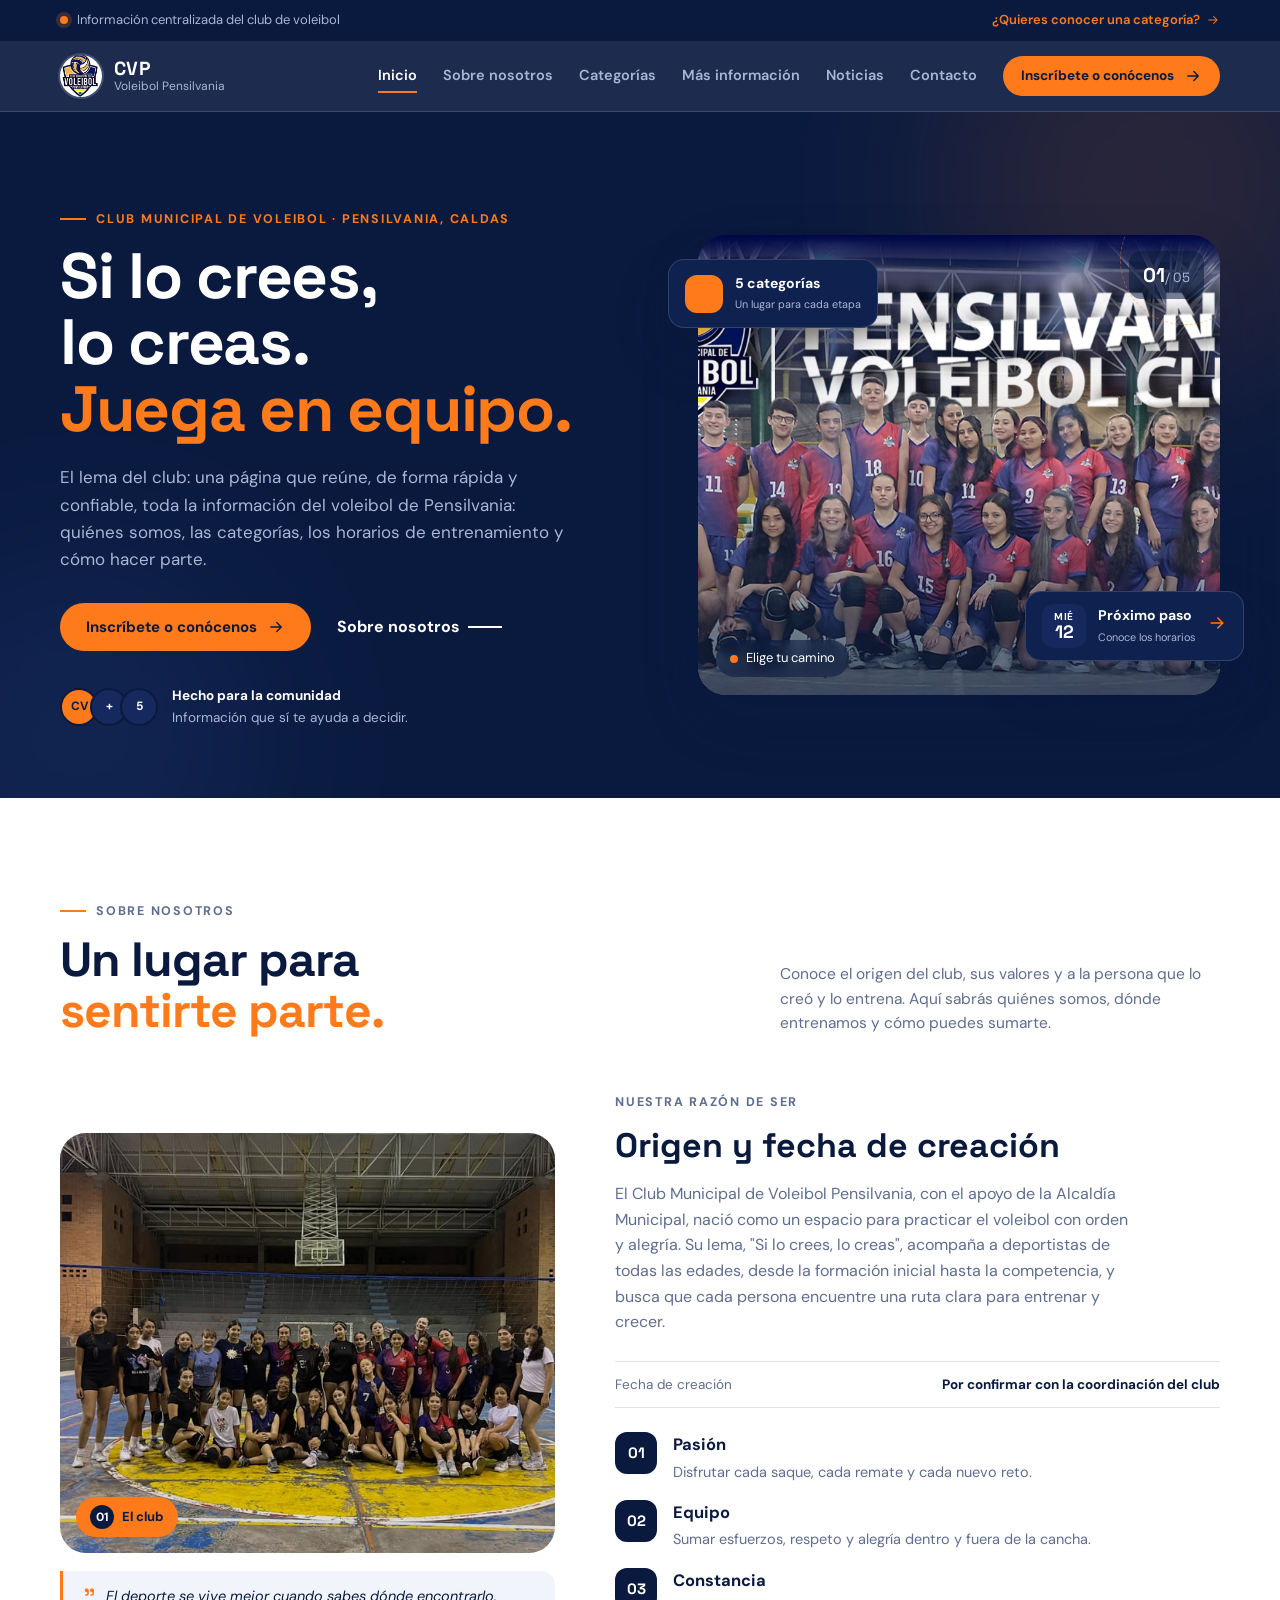
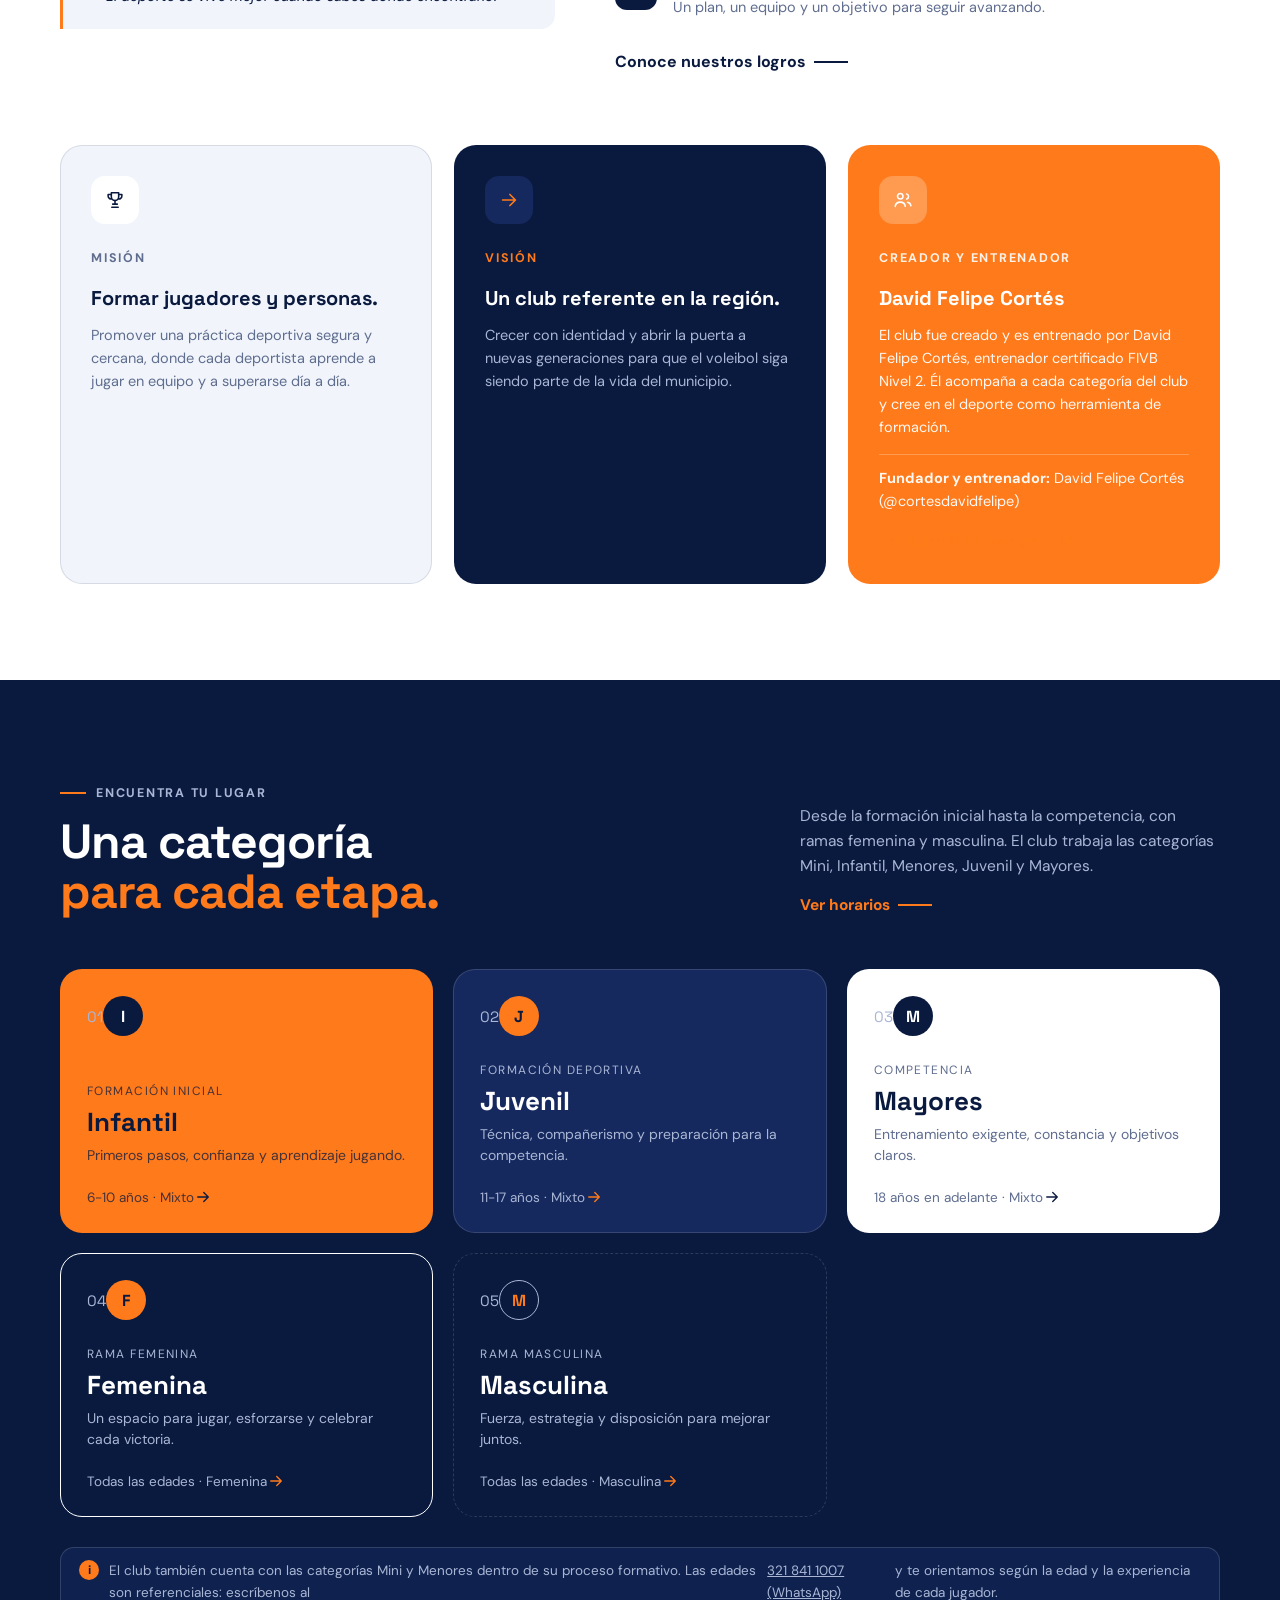
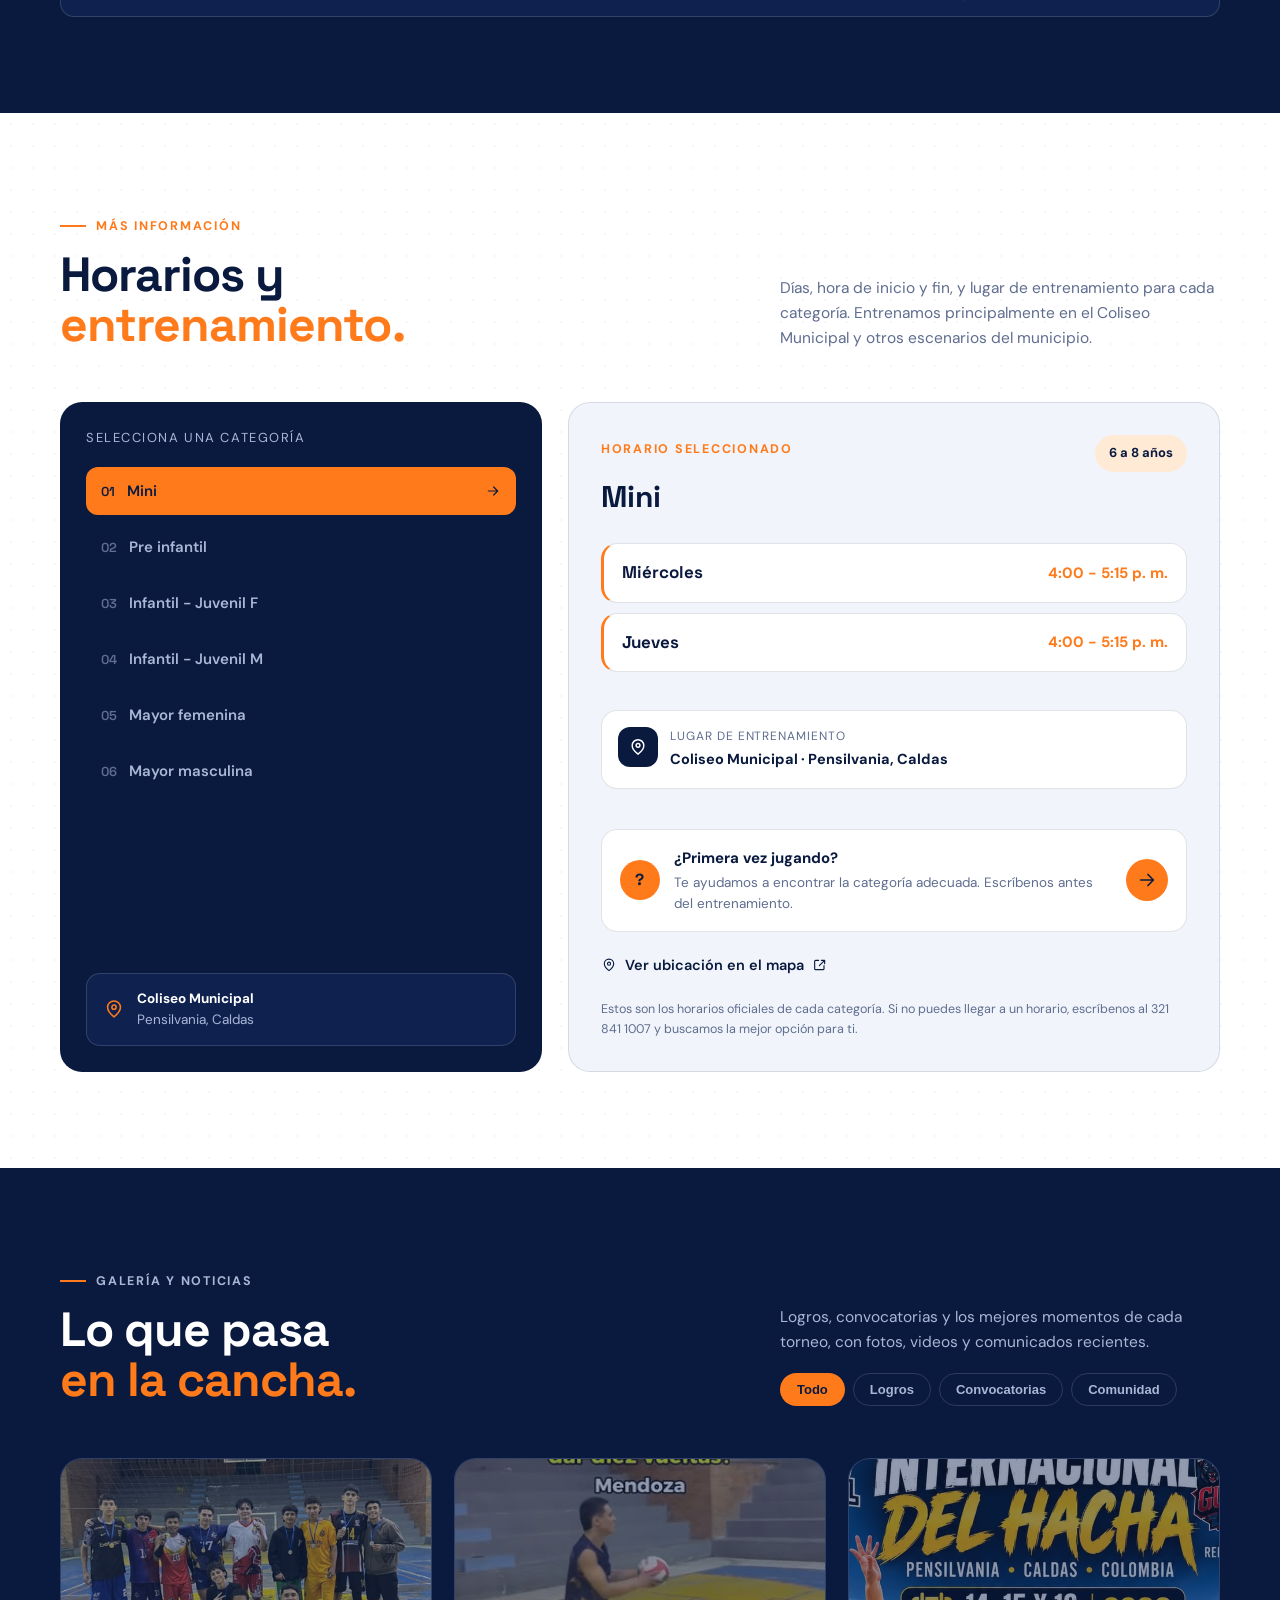
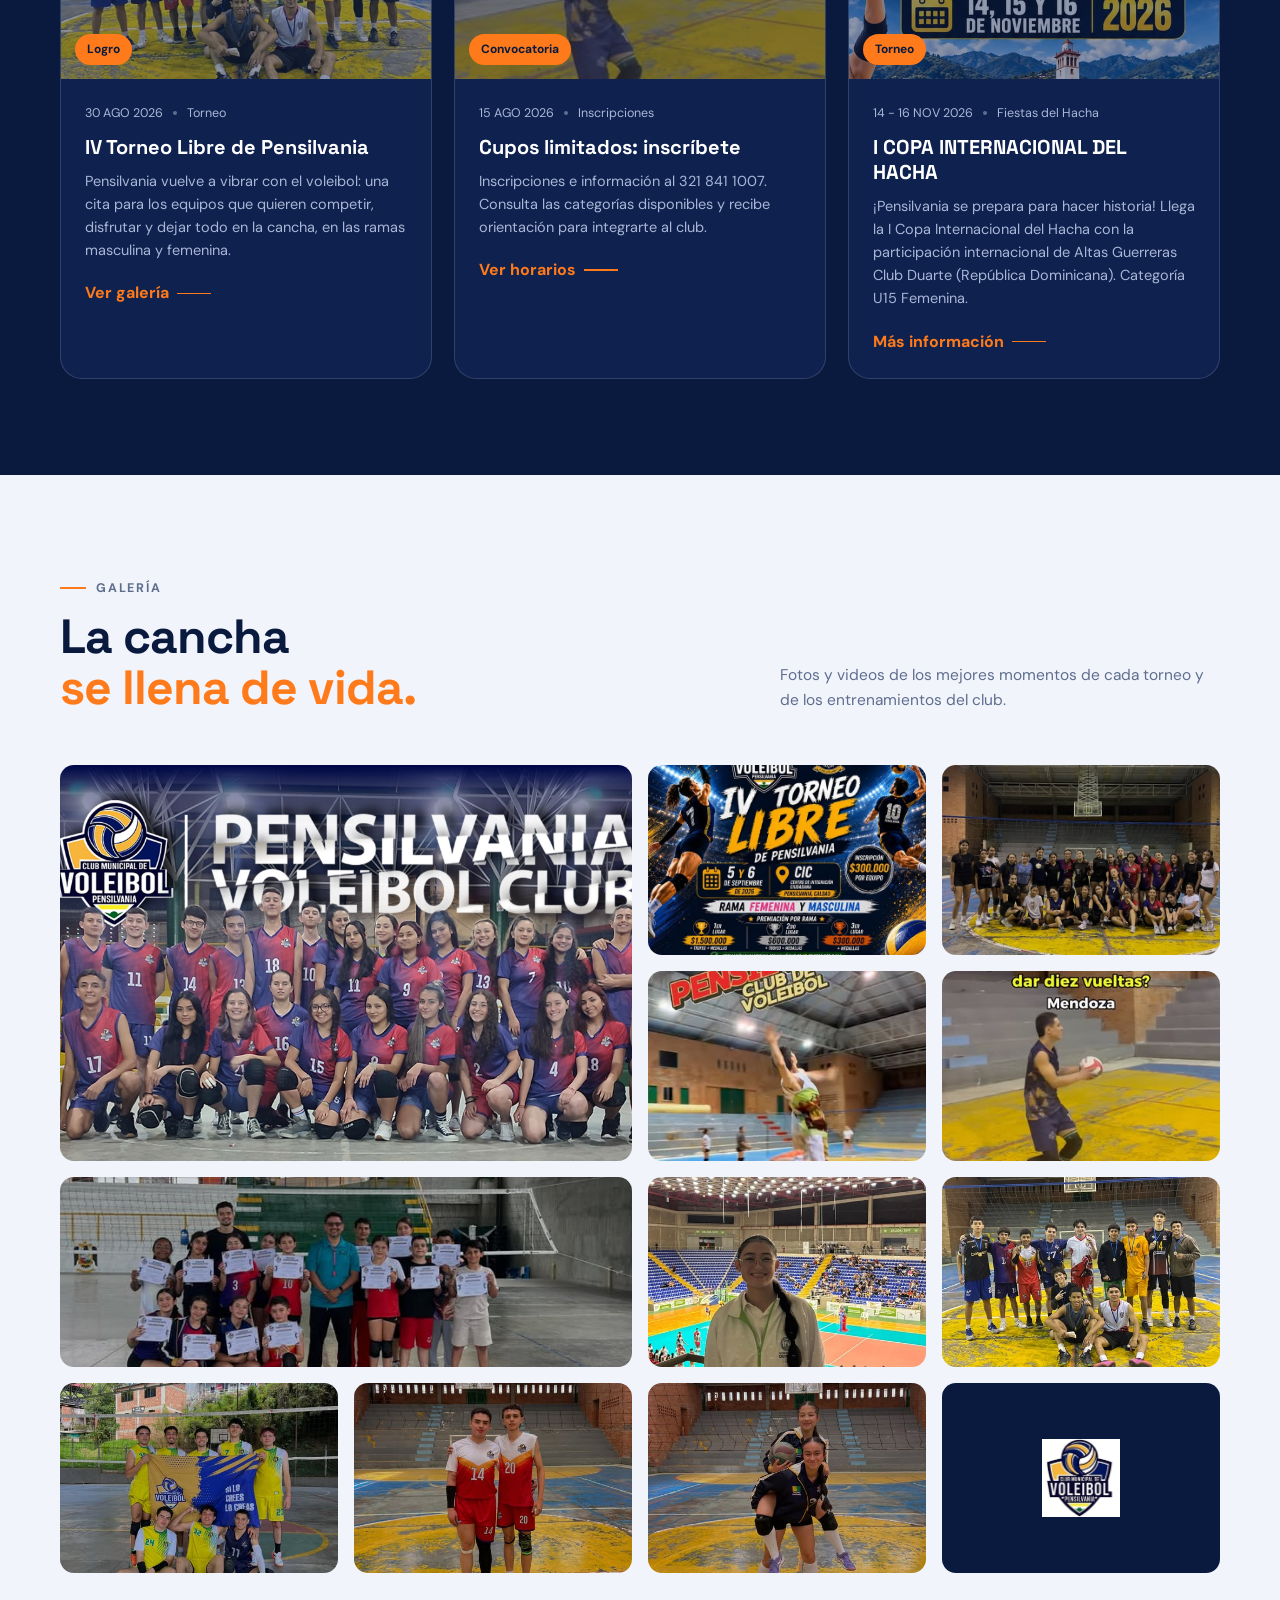
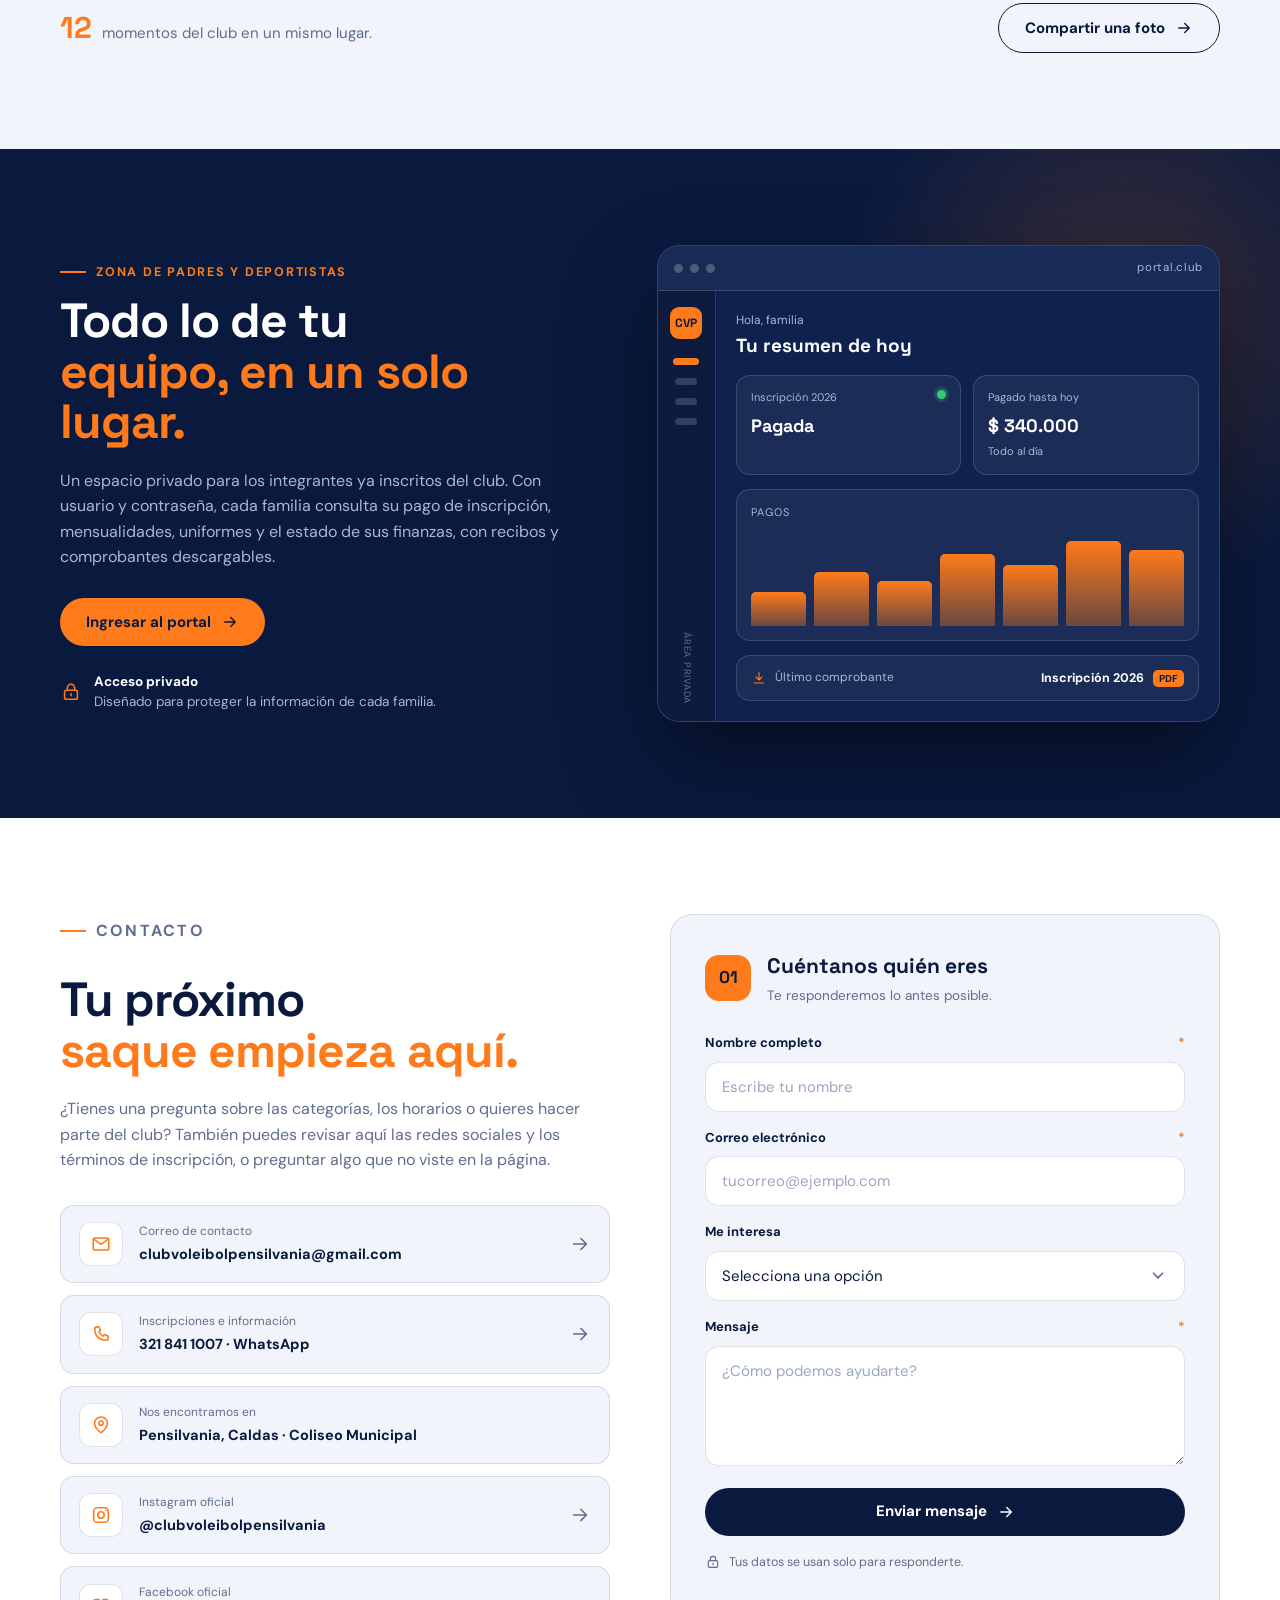
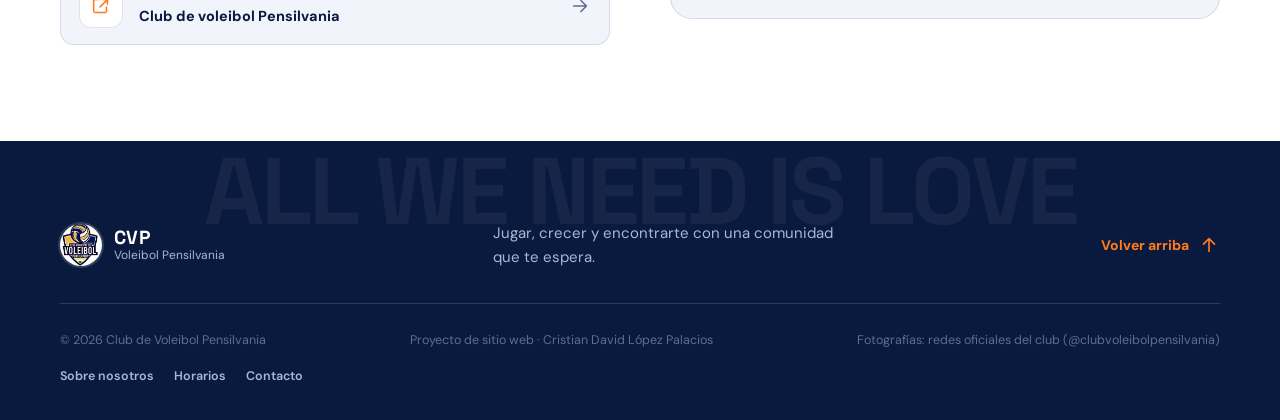
==== index.html @ 01431231 "Agregar respaldo de cuentas para la coordinacion Botones para descargar y restaurar un archivo con t" ====
<!doctype html>
<html lang="es">
<head>
  <meta charset="utf-8">
  <meta name="viewport" content="width=device-width, initial-scale=1">
  <meta name="theme-color" content="#0a1a3f">
  <meta name="description" content="Club de Voleibol Pensilvania. Información centralizada: sobre nosotros, categorías, horarios de entrenamiento, noticias y zona de padres y deportistas.">
  <title>Club de Voleibol Pensilvania | Inscríbete o conócenos</title>
  <link rel="preconnect" href="https://fonts.googleapis.com">
  <link rel="preconnect" href="https://fonts.gstatic.com" crossorigin>
  <link href="https://fonts.googleapis.com/css2?family=DM+Sans:wght@400;500;600;700&family=Space+Grotesk:wght@500;600;700&display=swap" rel="stylesheet">
  <link rel="stylesheet" href="styles.css">
</head>
<body>
  <a class="skip-link" href="#inicio">Saltar al contenido</a>

  <!-- Iconos SVG (no son emojis, son dibujos vectoriales) -->
  <svg class="svg-sprite" aria-hidden="true" focusable="false">
    <symbol id="i-arrow" viewBox="0 0 24 24"><path d="M5 12h13M13 6l6 6-6 6" fill="none" stroke="currentColor" stroke-width="1.8" stroke-linecap="round" stroke-linejoin="round"/></symbol>
    <symbol id="i-arrow-up" viewBox="0 0 24 24"><path d="M12 19V5M6 11l6-6 6 6" fill="none" stroke="currentColor" stroke-width="1.8" stroke-linecap="round" stroke-linejoin="round"/></symbol>
    <symbol id="i-check" viewBox="0 0 24 24"><path d="m5 12 4.2 4.2L19 6.5" fill="none" stroke="currentColor" stroke-width="2" stroke-linecap="round" stroke-linejoin="round"/></symbol>
    <symbol id="i-calendar" viewBox="0 0 24 24"><rect x="3.5" y="5" width="17" height="15.5" rx="2.5" fill="none" stroke="currentColor" stroke-width="1.7"/><path d="M7.5 3.5v3M16.5 3.5v3M3.5 9.5h17" fill="none" stroke="currentColor" stroke-width="1.7" stroke-linecap="round"/></symbol>
    <symbol id="i-clock" viewBox="0 0 24 24"><circle cx="12" cy="12" r="8.5" fill="none" stroke="currentColor" stroke-width="1.7"/><path d="M12 7v5l3.5 2" fill="none" stroke="currentColor" stroke-width="1.7" stroke-linecap="round" stroke-linejoin="round"/></symbol>
    <symbol id="i-pin" viewBox="0 0 24 24"><path d="M19 10.2c0 5.1-7 10.3-7 10.3S5 15.3 5 10.2a7 7 0 1 1 14 0Z" fill="none" stroke="currentColor" stroke-width="1.7"/><circle cx="12" cy="10" r="2.3" fill="none" stroke="currentColor" stroke-width="1.7"/></symbol>
    <symbol id="i-users" viewBox="0 0 24 24"><circle cx="9" cy="8" r="3" fill="none" stroke="currentColor" stroke-width="1.7"/><path d="M3.5 19c.4-3 2.1-4.7 5.5-4.7s5.1 1.7 5.5 4.7M16 5.5a2.8 2.8 0 0 1 0 5.4M17 14.5c2.1.4 3.3 1.8 3.6 3.8" fill="none" stroke="currentColor" stroke-width="1.7" stroke-linecap="round"/></symbol>
    <symbol id="i-trophy" viewBox="0 0 24 24"><path d="M8 4h8v4.5a4 4 0 0 1-8 0V4Z" fill="none" stroke="currentColor" stroke-width="1.7" stroke-linejoin="round"/><path d="M8 6H4.5v1.5A3.5 3.5 0 0 0 8 11M16 6h3.5v1.5A3.5 3.5 0 0 1 16 11M12 12.5v4M8.5 20h7M9.5 16.5h5" fill="none" stroke="currentColor" stroke-width="1.7" stroke-linecap="round" stroke-linejoin="round"/></symbol>
    <symbol id="i-play" viewBox="0 0 24 24"><path d="m9 6 9 6-9 6V6Z" fill="currentColor"/></symbol>
    <symbol id="i-lock" viewBox="0 0 24 24"><rect x="5" y="10" width="14" height="10" rx="2" fill="none" stroke="currentColor" stroke-width="1.7"/><path d="M8 10V7.5a4 4 0 0 1 8 0V10M12 14v2" fill="none" stroke="currentColor" stroke-width="1.7" stroke-linecap="round"/></symbol>
    <symbol id="i-mail" viewBox="0 0 24 24"><rect x="3.5" y="5.5" width="17" height="13" rx="2" fill="none" stroke="currentColor" stroke-width="1.7"/><path d="m4.5 7 7.5 5.5L19.5 7" fill="none" stroke="currentColor" stroke-width="1.7" stroke-linecap="round" stroke-linejoin="round"/></symbol>
    <symbol id="i-phone" viewBox="0 0 24 24"><path d="M7.3 4.2 9.5 4l2 4-1.8 1.7a14 14 0 0 0 4.6 4.6l1.7-1.8 4 2-.2 2.2c-.1 1.2-1.1 2.1-2.3 2.1C10 18.8 5.2 14 5.2 6.5c0-1.2.9-2.2 2.1-2.3Z" fill="none" stroke="currentColor" stroke-width="1.7" stroke-linecap="round" stroke-linejoin="round"/></symbol>
    <symbol id="i-instagram" viewBox="0 0 24 24"><rect x="4" y="4" width="16" height="16" rx="4" fill="none" stroke="currentColor" stroke-width="1.7"/><circle cx="12" cy="12" r="3.5" fill="none" stroke="currentColor" stroke-width="1.7"/><circle cx="17.3" cy="6.8" r=".9" fill="currentColor"/></symbol>
    <symbol id="i-menu" viewBox="0 0 24 24"><path d="M4 7h16M4 12h16M4 17h16" fill="none" stroke="currentColor" stroke-width="1.8" stroke-linecap="round"/></symbol>
    <symbol id="i-close" viewBox="0 0 24 24"><path d="m6 6 12 12M18 6 6 18" fill="none" stroke="currentColor" stroke-width="1.8" stroke-linecap="round"/></symbol>
    <symbol id="i-download" viewBox="0 0 24 24"><path d="M12 4v11M7.5 10.5 12 15l4.5-4.5M5 19.5h14" fill="none" stroke="currentColor" stroke-width="1.7" stroke-linecap="round" stroke-linejoin="round"/></symbol>
    <symbol id="i-chevron" viewBox="0 0 24 24"><path d="m7 9 5 5 5-5" fill="none" stroke="currentColor" stroke-width="1.8" stroke-linecap="round" stroke-linejoin="round"/></symbol>
    <symbol id="i-external" viewBox="0 0 24 24"><path d="M14 5h5v5M19 5l-8 8" fill="none" stroke="currentColor" stroke-width="1.7" stroke-linecap="round" stroke-linejoin="round"/><path d="M18 13v4.5a1.5 1.5 0 0 1-1.5 1.5h-11A1.5 1.5 0 0 1 4 17.5v-11A1.5 1.5 0 0 1 5.5 5H10" fill="none" stroke="currentColor" stroke-width="1.7" stroke-linecap="round"/></symbol>
  </svg>

  <!-- Barra superior -->
  <div class="topbar">
    <div class="container topbar-inner">
      <span><span class="status-dot"></span> Información centralizada del club de voleibol</span>
      <a href="#contacto">¿Quieres conocer una categoría? <svg class="icon icon--tiny"><use href="#i-arrow"></use></svg></a>
    </div>
  </div>

  <!-- Encabezado y menú de navegación -->
  <header class="site-header" id="site-header">
    <div class="container nav-wrap">
      <a class="brand" href="#inicio" aria-label="Club de Voleibol Pensilvania, inicio">
        <span class="brand-mark" aria-hidden="true"><img src="assets/escudo.jpg" alt=""></span>
        <span class="brand-copy"><strong>CVP</strong><small>Voleibol Pensilvania</small></span>
      </a>
      <button class="menu-toggle" type="button" aria-expanded="false" aria-controls="main-nav" aria-label="Abrir menú">
        <svg class="icon"><use href="#i-menu"></use></svg>
      </button>
      <nav class="main-nav" id="main-nav" aria-label="Navegación principal">
        <a class="nav-link is-active" href="#inicio">Inicio</a>
        <a class="nav-link" href="#club">Sobre nosotros</a>
        <a class="nav-link" href="#categorias">Categorías</a>
        <a class="nav-link" href="#entrenamientos">Más información</a>
        <a class="nav-link" href="#noticias">Noticias</a>
        <a class="nav-link" href="#contacto">Contacto</a>
        <a class="button button--small button--lime nav-cta" href="#contacto">Inscríbete o conócenos <svg class="icon icon--tiny"><use href="#i-arrow"></use></svg></a>
      </nav>
    </div>
  </header>

  <main id="contenido">
    <!-- Sección principal -->
    <section class="hero" id="inicio">
      <div class="hero-glow hero-glow--one" aria-hidden="true"></div>
      <div class="hero-glow hero-glow--two" aria-hidden="true"></div>
      <div class="container hero-grid">
        <div class="hero-copy">
          <p class="eyebrow eyebrow--lime"><span class="eyebrow-line"></span> Club Municipal de Voleibol · Pensilvania, Caldas</p>
          <h1>Si lo crees,<br>lo creas.<br><em>Juega en equipo.</em></h1>
          <p class="hero-lead">El lema del club: una página que reúne, de forma rápida y confiable, toda la información del voleibol de Pensilvania: quiénes somos, las categorías, los horarios de entrenamiento y cómo hacer parte.</p>
          <div class="hero-actions">
            <a class="button button--lime" href="#contacto">Inscríbete o conócenos <svg class="icon"><use href="#i-arrow"></use></svg></a>
            <a class="text-link text-link--light" href="#club">Sobre nosotros <span class="link-line"></span></a>
          </div>
          <div class="hero-proof">
            <div class="avatar-stack" aria-hidden="true"><span>CV</span><span>+</span><span>5</span></div>
            <p><strong>Hecho para la comunidad</strong><br><span>Información que sí te ayuda a decidir.</span></p>
          </div>
        </div>
        <div class="hero-visual">
          <div class="hero-photo-wrap">
            <div class="hero-orbit hero-orbit--one" aria-hidden="true"></div>
            <div class="hero-orbit hero-orbit--two" aria-hidden="true"></div>
            <img class="hero-photo" src="assets/cover.jpg" alt="Imagen oficial del Club de Voleibol Pensilvania">
            <div class="photo-shade" aria-hidden="true"></div>
            <div class="photo-label"><span class="photo-label-dot"></span> Elige tu camino</div>
            <div class="photo-score"><span>01</span><small>/ 05</small></div>
          </div>
          <div class="floating-card floating-card--top">
            <span class="floating-icon floating-icon--lime"><svg class="icon"><use href="#i-users"></use></svg></span>
            <span><strong>5 categorías</strong><small>Un lugar para cada etapa</small></span>
          </div>
          <div class="floating-card floating-card--bottom">
            <span class="mini-calendar"><strong>MIÉ</strong><b>12</b></span>
            <span><strong>Próximo paso</strong><small>Conoce los horarios</small></span>
            <a href="#entrenamientos" aria-label="Ver horarios"><svg class="icon"><use href="#i-arrow"></use></svg></a>
          </div>
        </div>
      </div>
    </section>

    <!-- Sobre nosotros -->
    <section class="section about-section" id="club">
      <div class="container">
        <div class="section-heading about-heading">
          <div>
            <p class="eyebrow"><span class="eyebrow-line"></span> Sobre nosotros</p>
            <h2>Un lugar para<br><span>sentirte parte.</span></h2>
          </div>
          <p class="section-intro">Conoce el origen del club, sus valores y a la persona que lo creó y lo entrena. Aquí sabrás quiénes somos, dónde entrenamos y cómo puedes sumarte.</p>
        </div>
        <div class="about-grid">
          <div class="about-story">
            <div class="story-image">
              <img src="assets/post-07.jpg" alt="El Club de Voleibol Pensilvania reunido" loading="lazy">
              <div class="story-image-tag"><span>01</span> El club</div>
            </div>
            <div class="story-caption"><span class="caption-mark">"</span><p>El deporte se vive mejor cuando sabes dónde encontrarlo.</p></div>
          </div>
          <div class="about-copy">
            <p class="eyebrow">Nuestra razón de ser</p>
            <h3>Origen y fecha de creación</h3>
            <p>El Club Municipal de Voleibol Pensilvania, con el apoyo de la Alcaldía Municipal, nació como un espacio para practicar el voleibol con orden y alegría. Su lema, "Si lo crees, lo creas", acompaña a deportistas de todas las edades, desde la formación inicial hasta la competencia, y busca que cada persona encuentre una ruta clara para entrenar y crecer.</p>
            <div class="about-fact"><span>Fecha de creación</span><strong>Por confirmar con la coordinación del club</strong></div>
            <div class="values-list">
              <div class="value-item"><span class="value-number">01</span><div><strong>Pasión</strong><p>Disfrutar cada saque, cada remate y cada nuevo reto.</p></div></div>
              <div class="value-item"><span class="value-number">02</span><div><strong>Equipo</strong><p>Sumar esfuerzos, respeto y alegría dentro y fuera de la cancha.</p></div></div>
              <div class="value-item"><span class="value-number">03</span><div><strong>Constancia</strong><p>Un plan, un equipo y un objetivo para seguir avanzando.</p></div></div>
            </div>
            <a class="text-link" href="#noticias">Conoce nuestros logros <span class="link-line"></span></a>
          </div>
        </div>
        <div class="beliefs-grid">
          <article class="belief-card">
            <span class="belief-icon"><svg class="icon"><use href="#i-trophy"></use></svg></span>
            <p class="eyebrow">Misión</p>
            <h3>Formar jugadores y personas.</h3>
            <p>Promover una práctica deportiva segura y cercana, donde cada deportista aprende a jugar en equipo y a superarse día a día.</p>
          </article>
          <article class="belief-card belief-card--dark">
            <span class="belief-icon"><svg class="icon"><use href="#i-arrow"></use></svg></span>
            <p class="eyebrow">Visión</p>
            <h3>Un club referente en la región.</h3>
            <p>Crecer con identidad y abrir la puerta a nuevas generaciones para que el voleibol siga siendo parte de la vida del municipio.</p>
          </article>
          <article class="belief-card belief-card--coral">
            <span class="belief-icon"><svg class="icon"><use href="#i-users"></use></svg></span>
            <p class="eyebrow">Creador y entrenador</p>
            <h3>David Felipe Cortés</h3>
            <p>El club fue creado y es entrenado por David Felipe Cortés, entrenador certificado FIVB Nivel 2. Él acompaña a cada categoría del club y cree en el deporte como herramienta de formación.</p>
            <p class="belief-meta"><strong>Fundador y entrenador:</strong> David Felipe Cortés (@cortesdavidfelipe)</p>
            <a class="text-link belief-link" href="https://www.instagram.com/cortesdavidfelipe" target="_blank" rel="noreferrer">Ver su perfil en Instagram <svg class="icon icon--tiny"><use href="#i-external"></use></svg></a>
          </article>
        </div>
      </div>
    </section>

    <!-- Categorías -->
    <section class="section categories-section" id="categorias">
      <div class="container">
        <div class="section-heading categories-heading">
          <div>
            <p class="eyebrow"><span class="eyebrow-line"></span> Encuentra tu lugar</p>
            <h2>Una categoría<br><span>para cada etapa.</span></h2>
          </div>
          <div class="heading-side"><p>Desde la formación inicial hasta la competencia, con ramas femenina y masculina. El club trabaja las categorías Mini, Infantil, Menores, Juvenil y Mayores.</p><a class="text-link" href="#entrenamientos">Ver horarios <span class="link-line"></span></a></div>
        </div>
        <div class="category-grid">
          <button class="category-card category-card--lime" type="button" data-category="infantil" aria-pressed="true">
            <span class="category-top"><span class="category-index">01</span><span class="category-icon">I</span></span>
            <span class="category-content"><span class="category-kicker">Formación inicial</span><strong>Infantil</strong><span class="category-description">Primeros pasos, confianza y aprendizaje jugando.</span></span>
            <span class="category-bottom"><span>6-10 años · Mixto</span><svg class="icon"><use href="#i-arrow"></use></svg></span>
          </button>
          <button class="category-card category-card--navy" type="button" data-category="juvenil" aria-pressed="false">
            <span class="category-top"><span class="category-index">02</span><span class="category-icon">J</span></span>
            <span class="category-content"><span class="category-kicker">Formación deportiva</span><strong>Juvenil</strong><span class="category-description">Técnica, compañerismo y preparación para la competencia.</span></span>
            <span class="category-bottom"><span>11-17 años · Mixto</span><svg class="icon"><use href="#i-arrow"></use></svg></span>
          </button>
          <button class="category-card category-card--cream" type="button" data-category="mayores" aria-pressed="false">
            <span class="category-top"><span class="category-index">03</span><span class="category-icon">M</span></span>
            <span class="category-content"><span class="category-kicker">Competencia</span><strong>Mayores</strong><span class="category-description">Entrenamiento exigente, constancia y objetivos claros.</span></span>
            <span class="category-bottom"><span>18 años en adelante · Mixto</span><svg class="icon"><use href="#i-arrow"></use></svg></span>
          </button>
          <button class="category-card category-card--coral" type="button" data-category="femenina" aria-pressed="false">
            <span class="category-top"><span class="category-index">04</span><span class="category-icon">F</span></span>
            <span class="category-content"><span class="category-kicker">Rama femenina</span><strong>Femenina</strong><span class="category-description">Un espacio para jugar, esforzarse y celebrar cada victoria.</span></span>
            <span class="category-bottom"><span>Todas las edades · Femenina</span><svg class="icon"><use href="#i-arrow"></use></svg></span>
          </button>
          <button class="category-card category-card--outline" type="button" data-category="masculina" aria-pressed="false">
            <span class="category-top"><span class="category-index">05</span><span class="category-icon">M</span></span>
            <span class="category-content"><span class="category-kicker">Rama masculina</span><strong>Masculina</strong><span class="category-description">Fuerza, estrategia y disposición para mejorar juntos.</span></span>
            <span class="category-bottom"><span>Todas las edades · Masculina</span><svg class="icon"><use href="#i-arrow"></use></svg></span>
          </button>
        </div>
        <p class="category-note"><span class="note-mark">i</span> El club también cuenta con las categorías Mini y Menores dentro de su proceso formativo. Las edades son referenciales: escríbenos al <a href="https://wa.me/573218411007" target="_blank" rel="noreferrer">321 841 1007 (WhatsApp)</a> y te orientamos según la edad y la experiencia de cada jugador.</p>
      </div>
    </section>

    <!-- Horarios y entrenamiento -->
    <section class="section schedule-section" id="entrenamientos">
      <div class="schedule-pattern" aria-hidden="true"></div>
      <div class="container schedule-wrap">
        <div class="section-heading schedule-heading">
          <div>
            <p class="eyebrow eyebrow--lime"><span class="eyebrow-line"></span> Más información</p>
            <h2>Horarios y<br><span>entrenamiento.</span></h2>
          </div>
          <p class="section-intro">Días, hora de inicio y fin, y lugar de entrenamiento para cada categoría. Entrenamos principalmente en el Coliseo Municipal y otros escenarios del municipio.</p>
        </div>
        <div class="schedule-layout">
          <div class="schedule-selector" role="tablist" aria-label="Categorías y horarios">
            <p class="selector-label">Selecciona una categoría</p>
            <button class="schedule-tab is-active" type="button" role="tab" aria-selected="true" data-schedule-category="mini"><span>01</span> Mini <svg class="icon"><use href="#i-arrow"></use></svg></button>
            <button class="schedule-tab" type="button" role="tab" aria-selected="false" data-schedule-category="preinfantil"><span>02</span> Pre infantil <svg class="icon"><use href="#i-arrow"></use></svg></button>
            <button class="schedule-tab" type="button" role="tab" aria-selected="false" data-schedule-category="infjuvenilF"><span>03</span> Infantil - Juvenil F <svg class="icon"><use href="#i-arrow"></use></svg></button>
            <button class="schedule-tab" type="button" role="tab" aria-selected="false" data-schedule-category="infjuvenilM"><span>04</span> Infantil - Juvenil M <svg class="icon"><use href="#i-arrow"></use></svg></button>
            <button class="schedule-tab" type="button" role="tab" aria-selected="false" data-schedule-category="mayorF"><span>05</span> Mayor femenina <svg class="icon"><use href="#i-arrow"></use></svg></button>
            <button class="schedule-tab" type="button" role="tab" aria-selected="false" data-schedule-category="mayorM"><span>06</span> Mayor masculina <svg class="icon"><use href="#i-arrow"></use></svg></button>
            <div class="selector-note"><svg class="icon"><use href="#i-pin"></use></svg><span><strong>Coliseo Municipal</strong><br>Pensilvania, Caldas</span></div>
          </div>
          <div class="schedule-detail" role="tabpanel" aria-live="polite">
            <div class="schedule-detail-head"><div><span class="eyebrow eyebrow--lime">Horario seleccionado</span><h3 id="schedule-title">Mini</h3></div><span class="schedule-badge" id="schedule-badge">6 a 8 años</span></div>
            <div class="schedule-sessions" id="schedule-sessions"></div>
            <div class="schedule-detail-item schedule-place"><span class="detail-icon"><svg class="icon"><use href="#i-pin"></use></svg></span><span><small>Lugar de entrenamiento</small><strong>Coliseo Municipal · Pensilvania, Caldas</strong></span></div>
            <div class="schedule-callout"><div class="callout-orb" aria-hidden="true">?</div><div><strong>¿Primera vez jugando?</strong><p>Te ayudamos a encontrar la categoría adecuada. Escríbenos antes del entrenamiento.</p></div><a class="icon-button icon-button--lime" href="#contacto" aria-label="Consultar por tu categoría"><svg class="icon"><use href="#i-arrow"></use></svg></a></div>
            <a class="map-link" href="https://www.google.com/maps/search/?api=1&amp;query=Coliseo+Municipal+Pensilvania+Caldas" target="_blank" rel="noreferrer"><span><svg class="icon"><use href="#i-pin"></use></svg> Ver ubicación en el mapa</span><svg class="icon"><use href="#i-external"></use></svg></a>
            <p class="data-note">Estos son los horarios oficiales de cada categoría. Si no puedes llegar a un horario, escríbenos al 321 841 1007 y buscamos la mejor opción para ti.</p>
          </div>
        </div>
      </div>
    </section>

    <!-- Noticias y galería -->
    <section class="section news-section" id="noticias">
      <div class="container">
        <div class="section-heading news-heading">
          <div><p class="eyebrow"><span class="eyebrow-line"></span> Galería y noticias</p><h2>Lo que pasa<br><span>en la cancha.</span></h2></div>
          <div class="news-intro-wrap"><p>Logros, convocatorias y los mejores momentos de cada torneo, con fotos, videos y comunicados recientes.</p><div class="filter-pills" role="group" aria-label="Filtrar noticias"><button class="filter-pill is-active" type="button" data-news-filter="all">Todo</button><button class="filter-pill" type="button" data-news-filter="logros">Logros</button><button class="filter-pill" type="button" data-news-filter="convocatorias">Convocatorias</button><button class="filter-pill" type="button" data-news-filter="comunidad">Comunidad</button></div></div>
        </div>
        <div class="news-grid">
          <article class="news-card news-card--feature" data-news-category="logros">
            <div class="news-image news-image--photo"><img src="assets/post-05.jpg" alt="Torneo del Club de Voleibol Pensilvania" loading="lazy"><span class="news-image-label">Logro</span></div>
            <div class="news-body"><p class="news-meta"><span>30 AGO 2026</span><i></i><span>Torneo</span></p><h3>IV Torneo Libre de Pensilvania</h3><p>Pensilvania vuelve a vibrar con el voleibol: una cita para los equipos que quieren competir, disfrutar y dejar todo en la cancha, en las ramas masculina y femenina.</p><a class="text-link" href="#galeria">Ver galería <span class="link-line"></span></a></div>
          </article>
          <article class="news-card" data-news-category="convocatorias">
            <div class="news-image news-image--photo"><img src="assets/post-02.jpg" alt="Convocatoria del club de voleibol" loading="lazy"><span class="news-image-label">Convocatoria</span></div>
            <div class="news-body"><p class="news-meta"><span>15 AGO 2026</span><i></i><span>Inscripciones</span></p><h3>Cupos limitados: inscríbete</h3><p>Inscripciones e información al 321 841 1007. Consulta las categorías disponibles y recibe orientación para integrarte al club.</p><a class="text-link" href="#entrenamientos">Ver horarios <span class="link-line"></span></a></div>
          </article>
          <article class="news-card" data-news-category="logros">
            <div class="news-image news-image--photo"><img src="assets/copa-hacha.jpg" alt="I Copa Internacional del Hacha - Voleibol Pensilvania" loading="lazy"><span class="news-image-label">Torneo</span></div>
            <div class="news-body"><p class="news-meta"><span>14 - 16 NOV 2026</span><i></i><span>Fiestas del Hacha</span></p><h3>I COPA INTERNACIONAL DEL HACHA</h3><p>¡Pensilvania se prepara para hacer historia! Llega la I Copa Internacional del Hacha con la participación internacional de Altas Guerreras Club Duarte (República Dominicana). Categoría U15 Femenina.</p><a class="text-link" href="https://www.instagram.com/p/Ddzt2g1JGYG/" target="_blank" rel="noreferrer">Más información <span class="link-line"></span></a></div>
          </article>
        </div>
      </div>
    </section>



    <!-- Galería -->
    <section class="section gallery-section" id="galeria">
      <div class="container">
        <div class="section-heading gallery-heading">
          <div><p class="eyebrow"><span class="eyebrow-line"></span> Galería</p><h2>La cancha<br><span>se llena de vida.</span></h2></div>
          <p class="section-intro">Fotos y videos de los mejores momentos de cada torneo y de los entrenamientos del club.</p>
        </div>
        <div class="gallery-grid">
          <button class="gallery-tile gallery-tile--large" type="button" data-full-image="assets/cover.jpg" data-caption="El club · Portada oficial">
            <img src="assets/cover.jpg" alt="Portada oficial del Club de Voleibol Pensilvania" loading="lazy"><span class="gallery-overlay"><span>01 · El club</span><strong>Una familia en cada partido</strong><i><svg class="icon"><use href="#i-arrow"></use></svg></i></span>
          </button>
          <button class="gallery-tile" type="button" data-full-image="assets/post-06.jpg" data-caption="Entrenamientos · El club">
            <img src="assets/post-06.jpg" alt="Entrenamiento del club de voleibol" loading="lazy"><span class="gallery-overlay"><span>02 · Entrenamientos</span><strong>Cada saque cuenta</strong><i><svg class="icon"><use href="#i-arrow"></use></svg></i></span>
          </button>
          <button class="gallery-tile" type="button" data-full-image="assets/post-07.jpg" data-caption="Comunidad · El equipo">
            <img src="assets/post-07.jpg" alt="Equipo del club reunido" loading="lazy"><span class="gallery-overlay"><span>03 · Comunidad</span><strong>Jugamos juntos</strong><i><svg class="icon"><use href="#i-arrow"></use></svg></i></span>
          </button>
          <button class="gallery-tile" type="button" data-full-image="assets/post-01.jpg" data-caption="Torneos · Momentos del club">
            <img src="assets/post-01.jpg" alt="Momento de un partido del club" loading="lazy"><span class="gallery-overlay"><span>04 · Torneos</span><strong>La energía del equipo</strong><i><svg class="icon"><use href="#i-arrow"></use></svg></i></span>
          </button>
          <button class="gallery-tile" type="button" data-full-image="assets/post-02.jpg" data-caption="Torneos · Acciones de juego">
            <img src="assets/post-02.jpg" alt="Acción de juego en un torneo" loading="lazy"><span class="gallery-overlay"><span>05 · Torneos</span><strong>Competencia y alegría</strong><i><svg class="icon"><use href="#i-arrow"></use></svg></i></span>
          </button>
          <button class="gallery-tile gallery-tile--wide" type="button" data-full-image="assets/post-03.jpg" data-caption="Entrenamientos · Trabajo constante">
            <img src="assets/post-03.jpg" alt="Trabajo en cancha del club" loading="lazy"><span class="gallery-overlay"><span>06 · Entrenamientos</span><strong>Trabajo constante</strong><i><svg class="icon"><use href="#i-arrow"></use></svg></i></span>
          </button>
          <button class="gallery-tile" type="button" data-full-image="assets/post-04.jpg" data-caption="Comunidad · El equipo primero">
            <img src="assets/post-04.jpg" alt="Equipo del club en comunidad" loading="lazy"><span class="gallery-overlay"><span>07 · Comunidad</span><strong>El equipo primero</strong><i><svg class="icon"><use href="#i-arrow"></use></svg></i></span>
          </button>
          <button class="gallery-tile" type="button" data-full-image="assets/post-05.jpg" data-caption="Torneos · Momentos para recordar">
            <img src="assets/post-05.jpg" alt="Momento de torneo del club" loading="lazy"><span class="gallery-overlay"><span>08 · Torneos</span><strong>Momentos para recordar</strong><i><svg class="icon"><use href="#i-arrow"></use></svg></i></span>
          </button>
          <button class="gallery-tile" type="button" data-full-image="assets/post-08.jpg" data-caption="Entrenamientos · Paso a paso">
            <img src="assets/post-08.jpg" alt="Entrenamiento constante del club" loading="lazy"><span class="gallery-overlay"><span>09 · Entrenamientos</span><strong>Paso a paso</strong><i><svg class="icon"><use href="#i-arrow"></use></svg></i></span>
          </button>
          <button class="gallery-tile" type="button" data-full-image="assets/post-09.jpg" data-caption="Comunidad · Crecemos juntos">
            <img src="assets/post-09.jpg" alt="Comunidad del club de voleibol" loading="lazy"><span class="gallery-overlay"><span>10 · Comunidad</span><strong>Crecemos juntos</strong><i><svg class="icon"><use href="#i-arrow"></use></svg></i></span>
          </button>
          <button class="gallery-tile" type="button" data-full-image="assets/post-10.jpg" data-caption="Torneos · Voleibol en Pensilvania">
            <img src="assets/post-10.jpg" alt="Voleibol en Pensilvania" loading="lazy"><span class="gallery-overlay"><span>11 · Torneos</span><strong>Voleibol en Pensilvania</strong><i><svg class="icon"><use href="#i-arrow"></use></svg></i></span>
          </button>
          <button class="gallery-tile gallery-tile--escudo" type="button" data-full-image="assets/escudo.jpg" data-caption="El escudo · Nuestra identidad">
            <img src="assets/escudo.jpg" alt="Escudo del Club de Voleibol Pensilvania" loading="lazy"><span class="gallery-overlay"><span>12 · El escudo</span><strong>Nuestra identidad</strong><i><svg class="icon"><use href="#i-arrow"></use></svg></i></span>
          </button>
        </div>
        <div class="gallery-footer"><p><span class="gallery-count">12</span> momentos del club en un mismo lugar.</p><a class="button button--outline" href="#contacto">Compartir una foto <svg class="icon"><use href="#i-arrow"></use></svg></a></div>
      </div>
    </section>

    <!-- Zona de padres y deportistas -->
    <section class="section portal-section" id="portal">
      <div class="portal-glow" aria-hidden="true"></div>
      <div class="container portal-grid">
        <div class="portal-copy">
          <p class="eyebrow eyebrow--lime"><span class="eyebrow-line"></span> Zona de padres y deportistas</p>
          <h2>Todo lo de tu<br><span>equipo, en un solo lugar.</span></h2>
          <p>Un espacio privado para los integrantes ya inscritos del club. Con usuario y contraseña, cada familia consulta su pago de inscripción, mensualidades, uniformes y el estado de sus finanzas, con recibos y comprobantes descargables.</p>
          <button class="button button--lime" type="button" data-open-portal>Ingresar al portal <svg class="icon"><use href="#i-arrow"></use></svg></button>
          <div class="portal-trust"><svg class="icon"><use href="#i-lock"></use></svg><span><strong>Acceso privado</strong><br>Diseñado para proteger la información de cada familia.</span></div>
        </div>
        <div class="portal-preview">
          <div class="preview-window-bar"><span></span><span></span><span></span><small>portal.club</small></div>
          <div class="preview-window-body">
            <div class="preview-side"><div class="preview-mini-logo">CVP</div><span class="preview-side-line is-active"></span><span class="preview-side-line"></span><span class="preview-side-line"></span><span class="preview-side-line"></span><small>Área privada</small></div>
            <div class="preview-content"><div class="preview-welcome"><span>Hola, familia</span><strong>Tu resumen de hoy</strong></div><div class="preview-stats"><div><small>Inscripción 2026</small><strong>Pagada</strong><i class="ok-dot"></i></div><div><small>Pagado hasta hoy</small><strong>$ 340.000</strong><span>Todo al día</span></div></div><div class="preview-chart"><span class="chart-label">Pagos</span><div class="chart-bars"><i style="height:36%"></i><i style="height:58%"></i><i style="height:48%"></i><i style="height:78%"></i><i style="height:66%"></i><i style="height:92%"></i><i style="height:82%"></i></div></div><div class="preview-receipt"><span><svg class="icon"><use href="#i-download"></use></svg> Último comprobante</span><b>Inscripción 2026 <em>PDF</em></b></div></div>
          </div>
        </div>
      </div>
    </section>

    <!-- Contacto -->
    <section class="section contact-section" id="contacto">
      <div class="container contact-grid">
        <div class="contact-copy">
          <p class="eyebrow"><span class="eyebrow-line"></span> Contacto</p>
          <h2>Tu próximo<br><span>saque empieza aquí.</span></h2>
          <p>¿Tienes una pregunta sobre las categorías, los horarios o quieres hacer parte del club? También puedes revisar aquí las redes sociales y los términos de inscripción, o preguntar algo que no viste en la página.</p>
          <div class="contact-list">
            <a class="contact-item" href="mailto:clubvoleibolpensilvania@gmail.com"><span class="contact-icon"><svg class="icon"><use href="#i-mail"></use></svg></span><span><small>Correo de contacto</small><strong>clubvoleibolpensilvania@gmail.com</strong></span><svg class="icon contact-arrow"><use href="#i-arrow"></use></svg></a>
            <a class="contact-item" href="tel:+573218411007"><span class="contact-icon"><svg class="icon"><use href="#i-phone"></use></svg></span><span><small>Inscripciones e información</small><strong>321 841 1007 · WhatsApp</strong></span><svg class="icon contact-arrow"><use href="#i-arrow"></use></svg></a>
            <div class="contact-item"><span class="contact-icon"><svg class="icon"><use href="#i-pin"></use></svg></span><span><small>Nos encontramos en</small><strong>Pensilvania, Caldas · Coliseo Municipal</strong></span></div>
            <a class="contact-item" href="https://www.instagram.com/clubvoleibolpensilvania/" target="_blank" rel="noreferrer"><span class="contact-icon"><svg class="icon"><use href="#i-instagram"></use></svg></span><span><small>Instagram oficial</small><strong>@clubvoleibolpensilvania</strong></span><svg class="icon contact-arrow"><use href="#i-arrow"></use></svg></a>
            <a class="contact-item" href="https://www.facebook.com/Clubvoleibolpensilvania" target="_blank" rel="noreferrer"><span class="contact-icon"><svg class="icon"><use href="#i-external"></use></svg></span><span><small>Facebook oficial</small><strong>Club de voleibol Pensilvania</strong></span><svg class="icon contact-arrow"><use href="#i-arrow"></use></svg></a>
          </div>
        </div>
        <div class="contact-form-wrap">
          <div class="form-heading"><span class="form-step">01</span><div><h3>Cuéntanos quién eres</h3><p>Te responderemos lo antes posible.</p></div></div>
          <form id="contact-form" novalidate>
            <div class="form-row"><label for="contact-name">Nombre completo <span>*</span></label><input id="contact-name" name="name" type="text" placeholder="Escribe tu nombre" required></div>
            <div class="form-row"><label for="contact-email">Correo electrónico <span>*</span></label><input id="contact-email" name="email" type="email" placeholder="tucorreo@ejemplo.com" required></div>
            <div class="form-row"><label for="contact-category">Me interesa</label><div class="select-wrap"><select id="contact-category" name="category"><option value="">Selecciona una opción</option><option>Categoría infantil</option><option>Categoría juvenil</option><option>Categoría mayores</option><option>Rama femenina</option><option>Rama masculina</option><option>Inscripción (términos y requisitos)</option><option>Información general</option></select><svg class="icon"><use href="#i-chevron"></use></svg></div></div>
            <div class="form-row"><label for="contact-message">Mensaje <span>*</span></label><textarea id="contact-message" name="message" rows="4" placeholder="¿Cómo podemos ayudarte?" required></textarea></div>
            <button class="button button--dark form-submit" type="submit">Enviar mensaje <svg class="icon"><use href="#i-arrow"></use></svg></button>
            <p class="form-note"><svg class="icon"><use href="#i-lock"></use></svg> Tus datos se usan solo para responderte.</p>
            <p class="form-status" id="contact-status" role="status" aria-live="polite"></p>
          </form>
        </div>
      </div>
    </section>
  </main>

  <!-- Pie de página -->
  <footer class="site-footer">
    <p class="site-quote-bg" aria-hidden="true">ALL WE NEED IS LOVE</p>
    <div class="container footer-top">
      <a class="brand brand--footer" href="#inicio" aria-label="Volver al inicio"><span class="brand-mark" aria-hidden="true"><img src="assets/escudo.jpg" alt=""></span><span class="brand-copy"><strong>CVP</strong><small>Voleibol Pensilvania</small></span></a>
      <p>Jugar, crecer y encontrarte con una comunidad que te espera.</p>
      <a class="back-top" href="#inicio">Volver arriba <svg class="icon"><use href="#i-arrow"></use></svg></a>
    </div>
    <div class="container footer-bottom">
      <span>© <span id="current-year">2026</span> Club de Voleibol Pensilvania</span>
      <span>Proyecto de sitio web · Cristian David López Palacios</span>
      <span>Fotografías: redes oficiales del club (@clubvoleibolpensilvania)</span>
      <div class="footer-links"><a href="#club">Sobre nosotros</a><a href="#entrenamientos">Horarios</a><a href="#contacto">Contacto</a></div>
    </div>
  </footer>

  <script async src="https://www.tiktok.com/embed.js"></script>

  <!-- Ventana del portal (zona de padres y deportistas) -->
  <div class="modal" id="portal-modal" aria-hidden="true" role="dialog" aria-modal="true" aria-labelledby="portal-modal-title">
    <div class="modal-backdrop" data-close-modal></div>
    <div class="modal-dialog" role="document">
      <button class="modal-close" type="button" data-close-modal aria-label="Cerrar ventana"><svg class="icon"><use href="#i-close"></use></svg></button>
      <div class="modal-login" id="modal-login-view">
        <div class="modal-icon"><svg class="icon"><use href="#i-lock"></use></svg></div>
        <p class="eyebrow eyebrow--lime">Área privada</p>
        <h2 id="portal-modal-title">Bienvenido al portal</h2>
        <p>Este espacio es exclusivo para los integrantes inscritos del club. Ingresa con el usuario y la contraseña que entregamos a tu familia para consultar tu pago de inscripción y el estado de tus finanzas.</p>
        <form id="portal-login-form" class="portal-form">
          <div class="form-row"><label for="portal-user">Usuario o correo</label><input id="portal-user" name="user" type="text" placeholder="Ej. familia@correo.com" required></div>
          <div class="form-row"><label for="portal-password">Contraseña <button class="password-toggle" type="button" id="password-toggle">Mostrar</button></label><input id="portal-password" name="password" type="password" placeholder="Tu contraseña" required></div>
          <button class="button button--lime" type="submit">Entrar <svg class="icon"><use href="#i-arrow"></use></svg></button>
          <p class="demo-note">Las cuentas se guardan únicamente en este navegador. Es una demostración educativa: no se envían datos por internet.</p>
          <p class="form-status" id="portal-status" role="status" aria-live="polite"></p>
        </form>
        <p class="auth-switch">¿Aún no tienes cuenta? <button type="button" data-auth-view="register">Crear una</button></p>

        <div class="coord-access">
          <button class="coord-toggle" type="button" id="coord-toggle" aria-expanded="false">
            <svg class="icon"><use href="#i-users"></use></svg>
            <span>¿Eres de la coordinación del club?</span>
            <svg class="icon coord-chevron"><use href="#i-chevron"></use></svg>
          </button>
          <div class="coord-box" id="coord-box" hidden>
            <p>Entra con esta cuenta para ver <strong>todas las familias, sus pagos y el total del club</strong>, y para crear más accesos de coordinación o restablecer contraseñas.</p>
            <div class="coord-creds">
              <div><small>Correo</small><strong>coordinacion@clubvoleibol.com</strong></div>
              <div><small>Contraseña</small><strong>cvp2026</strong></div>
            </div>
            <button class="button button--dark" type="button" id="coord-fill">Usar estos datos</button>
            <p class="coord-note">Cuenta de demostración: queda visible porque el sitio es público. En un portal real estos datos se entregan solo a la coordinación.</p>
          </div>
        </div>
      </div>
      <div class="modal-login" id="modal-register-view" hidden>
        <div class="modal-icon"><svg class="icon"><use href="#i-users"></use></svg></div>
        <p class="eyebrow eyebrow--lime">Área privada</p>
        <h2 id="portal-modal-title-r">Crear una cuenta</h2>
        <p>Regístrate con el correo de tu familia para consultar el pago de inscripción y las finanzas de tu jugador o jugadora en el club.</p>
        <form id="portal-register-form" class="portal-form">
          <div class="form-row"><label for="register-name">Nombre de la familia</label><input id="register-name" name="name" type="text" placeholder="Ej. Familia López" required autocomplete="name"></div>
          <div class="form-row"><label for="register-email">Correo electrónico</label><input id="register-email" name="email" type="email" placeholder="Ej. familia@correo.com" required autocomplete="email"></div>
          <div class="form-row"><label for="register-password">Contraseña <button class="password-toggle" type="button" data-password-toggle="register-password">Mostrar</button></label><input id="register-password" name="password" type="password" placeholder="Mínimo 6 caracteres" required minlength="6" autocomplete="new-password"></div>
          <div class="form-row"><label for="register-confirm">Confirmar contraseña <button class="password-toggle" type="button" data-password-toggle="register-confirm">Mostrar</button></label><input id="register-confirm" name="confirm" type="password" placeholder="Repite la contraseña" required minlength="6" autocomplete="new-password"></div>
          <button class="button button--lime" type="submit">Crear cuenta <svg class="icon"><use href="#i-arrow"></use></svg></button>
          <p class="demo-note">Al crear la cuenta aceptas el uso educativo de esta demostración. No compartimos tus datos.</p>
          <p class="form-status" id="register-status" role="status" aria-live="polite"></p>
        </form>
        <p class="auth-switch">¿Ya tienes cuenta? <button type="button" data-auth-view="login">Iniciar sesión</button></p>
      </div>
      <div class="modal-dashboard" id="modal-dashboard-view" hidden>
        <div class="dashboard-head"><div><p class="eyebrow eyebrow--lime">Vista de demostración</p><h2 id="dashboard-user-name">Hola, familia</h2><p class="dashboard-user" id="dashboard-user-email"></p></div><span class="dashboard-avatar">CVP</span></div>
        <div class="dashboard-inscription">
          <span class="inscription-mark"><svg class="icon"><use href="#i-check"></use></svg></span>
          <span><small>Pago de inscripción 2026</small><strong>Pagada y aprobada</strong><span>Número de inscrito: CV-2026-0142</span></span>
          <span class="inscription-price">$ 50.000</span>
        </div>
        <div class="dashboard-summary">
          <div><small>Estado de cuenta</small><strong>Al día</strong><span class="dashboard-status">Sin pendientes</span></div>
          <div><small>Pagado en 2026</small><strong>$ 340.000</strong><span>Inscripción, mensualidades y uniforme</span></div>
          <div><small>Próximo pago</small><strong>30 SEP</strong><span>Mensualidad · $ 85.000</span></div>
        </div>
        <div class="dashboard-card">
          <div class="dashboard-panel-head"><h3>Movimientos de dinero</h3><span>Con comprobante descargable</span></div>
          <div class="payment-row"><span><b>Inscripción 2026</b><small>15 ENE 2026 · aprobado</small></span><strong>$ 50.000</strong><button type="button" class="download-button" data-receipt="Comprobante | Inscripción 2026 | Inscripción | COP 50.000 | Estado: pagada" aria-label="Descargar comprobante de inscripción"><svg class="icon"><use href="#i-download"></use></svg></button></div>
          <div class="payment-row"><span><b>Agosto 2026</b><small>Mensualidad · aprobado</small></span><strong>$ 85.000</strong><button type="button" class="download-button" data-receipt="Comprobante | Agosto 2026 | Mensualidad | COP 85.000 | Estado: al día" aria-label="Descargar comprobante de agosto"><svg class="icon"><use href="#i-download"></use></svg></button></div>
          <div class="payment-row"><span><b>Julio 2026</b><small>Mensualidad · aprobado</small></span><strong>$ 85.000</strong><button type="button" class="download-button" data-receipt="Comprobante | Julio 2026 | Mensualidad | COP 85.000 | Estado: al día" aria-label="Descargar comprobante de julio"><svg class="icon"><use href="#i-download"></use></svg></button></div>
          <div class="payment-row"><span><b>Uniforme 2026</b><small>Materiales · aprobado</small></span><strong>$ 120.000</strong><button type="button" class="download-button" data-receipt="Comprobante | Uniforme 2026 | Materiales | COP 120.000 | Estado: al día" aria-label="Descargar comprobante del uniforme"><svg class="icon"><use href="#i-download"></use></svg></button></div>
          <p class="cost-note">Total pagado en 2026: $ 340.000. Consulta el detalle desde tu estado de cuenta personalizado.</p>
        </div>
        <button class="text-link dashboard-back" type="button" data-logout>Cerrar sesión <span class="link-line"></span></button>
      </div>

      <!-- Panel de la coordinacion: todas las cuentas y todos los pagos -->
      <div class="modal-dashboard" id="modal-admin-view" hidden>
        <div class="dashboard-head">
          <div>
            <p class="eyebrow eyebrow--lime">Panel de la coordinación</p>
            <h2>Todas las cuentas</h2>
            <p class="dashboard-user">Registro de familias y pagos del club</p>
          </div>
          <span class="dashboard-avatar">CVP</span>
        </div>
        <div class="admin-stats" id="admin-stats"></div>

        <div class="dashboard-card admin-backup">
          <div class="dashboard-panel-head">
            <h3>Respaldo de las cuentas</h3>
            <span id="admin-backup-date">Nunca has descargado un respaldo</span>
          </div>
          <p class="admin-backup-note">Los datos viven solo en este navegador. Si cambias de equipo o borras el historial, se pierden. Descarga el respaldo de vez en cuando.</p>
          <div class="admin-backup-actions">
            <button class="button button--dark" type="button" id="backup-download">Descargar respaldo</button>
            <button class="button button--outline-dark" type="button" id="backup-restore">Restaurar respaldo</button>
            <input type="file" id="backup-file" accept="application/json,.json" hidden>
          </div>
          <p class="form-status" id="backup-status" role="status" aria-live="polite"></p>
        </div>

        <div class="dashboard-card">
          <div class="dashboard-panel-head">
            <h3>Cuentas registradas</h3>
            <span>Haz clic en una familia para ver sus pagos</span>
          </div>
          <div class="admin-list" id="admin-list"></div>
        </div>

        <div class="dashboard-card admin-new">
          <div class="dashboard-panel-head">
            <h3>Nueva cuenta de coordinación</h3>
            <span>Crea accesos para otra persona del club</span>
          </div>
          <form id="admin-register-form" class="admin-form">
            <div class="admin-form-row">
              <label for="admin-new-name">Nombre <span>*</span></label>
              <input id="admin-new-name" name="name" type="text" placeholder="Ej. David Felipe Cortés" required>
            </div>
            <div class="admin-form-row">
              <label for="admin-new-email">Correo <span>*</span></label>
              <input id="admin-new-email" name="email" type="email" placeholder="nombre@correo.com" required>
            </div>
            <div class="admin-form-row">
              <label for="admin-new-pass">Contraseña <span>*</span></label>
              <input id="admin-new-pass" name="password" type="password" placeholder="Mínimo 6 caracteres" required minlength="6">
            </div>
            <button class="button button--dark" type="submit">Crear acceso <svg class="icon"><use href="#i-arrow"></use></svg></button>
            <p class="form-status" id="admin-register-status" role="status" aria-live="polite"></p>
          </form>
          <div class="admin-team" id="admin-team"></div>
        </div>

        <button class="text-link dashboard-back" type="button" data-logout>Cerrar sesión <span class="link-line"></span></button>
      </div>
    </div>
  </div>

  <!-- Visor de imágenes de la galería -->
  <div class="lightbox" id="lightbox" aria-hidden="true" role="dialog" aria-modal="true" aria-label="Vista ampliada de la galería">
    <button class="lightbox-close" type="button" data-close-lightbox aria-label="Cerrar imagen"><svg class="icon"><use href="#i-close"></use></svg></button>
    <div class="lightbox-content"><img id="lightbox-image" src="" alt=""><p id="lightbox-caption"></p></div>
  </div>

  <!-- Aviso -->
  <div class="toast" id="toast" role="status" aria-live="polite"><span class="toast-icon"><svg class="icon"><use href="#i-check"></use></svg></span><span id="toast-message">Listo</span></div>

  <script src="script.js" defer></script>
</body>
</html>
---- styles.css ----
/* ==========================================================================
   Club de Voleibol Pensilvania - Estilos
   Paleta: naranja, azul y blanco
   ========================================================================== */

:root {
  --blue-900: #0a1a3f;
  --blue-800: #0f224f;
  --blue-700: #16295e;
  --ink: #0a1a3f;
  --orange: #ff7a1a;
  --orange-deep: #f2680a;
  --orange-soft: #ffead6;
  --white: #ffffff;
  --light-soft: #f1f5fb;
  --blue-dark-line: rgba(255, 255, 255, 0.14);
  --light-line: rgba(10, 26, 63, 0.12);
  --muted: #5f6d8f;
  --muted-light: #a9b6d5;
  --radius: 22px;
  --radius-sm: 14px;
  --shadow: 0 24px 60px rgba(10, 26, 63, 0.16);
  --font-body: "DM Sans", system-ui, -apple-system, sans-serif;
  --font-head: "Space Grotesk", "DM Sans", system-ui, sans-serif;
}

* { box-sizing: border-box; }

/* Si algo se sale de ancho, la pagina se desplaza en vez de cortarse */
html, body { max-width: 100%; overflow-x: hidden; }

/* Los textos largos deben poder partirse, nunca empujar la pagina */
p, h1, h2, h3, h4, li, span, small, strong, a, label {
  overflow-wrap: break-word;
  word-break: break-word;
}
img, svg, video { max-width: 100%; }

html { scroll-behavior: smooth; scroll-padding-top: 92px; }

body {
  margin: 0;
  font-family: var(--font-body);
  font-size: 16px;
  line-height: 1.6;
  color: var(--ink);
  background: var(--white);
  -webkit-font-smoothing: antialiased;
}

img { max-width: 100%; display: block; }
a { color: inherit; }

.container {
  width: min(1160px, 92%);
  margin-inline: auto;
}

.skip-link {
  position: absolute;
  left: -9999px;
  top: 0;
  background: var(--orange);
  color: var(--blue-900);
  padding: 10px 16px;
  z-index: 200;
  border-radius: 0 0 10px 0;
  text-decoration: none;
  font-weight: 700;
}
.skip-link:focus { left: 0; }

.svg-sprite { display: none; }

.icon { width: 22px; height: 22px; flex: none; }
.icon--tiny { width: 14px; height: 14px; }

/* ============ Botones y enlaces ============ */
.button {
  display: inline-flex;
  align-items: center;
  gap: 10px;
  border: 0;
  border-radius: 999px;
  padding: 15px 26px;
  font-family: var(--font-body);
  font-size: 15px;
  font-weight: 700;
  line-height: 1;
  cursor: pointer;
  text-decoration: none;
  transition: transform 0.2s ease, background 0.2s ease, color 0.2s ease, box-shadow 0.2s ease;
}
.button:hover { transform: translateY(-2px); }
.button .icon { width: 18px; height: 18px; }

.button--lime { background: var(--orange); color: var(--blue-900); }
.button--lime:hover { background: var(--orange-deep); box-shadow: 0 14px 30px rgba(255, 122, 26, 0.35); }

.button--dark { background: var(--blue-900); color: var(--white); }
.button--dark:hover { box-shadow: var(--shadow); }

.button--outline { background: transparent; color: var(--blue-900); border: 1.5px solid var(--blue-900); }
.button--outline:hover { background: var(--blue-900); color: var(--white); }

.button--small { padding: 11px 18px; font-size: 13.5px; }

.text-link {
  display: inline-flex;
  align-items: center;
  gap: 8px;
  font-weight: 700;
  text-decoration: none;
  color: inherit;
  position: relative;
}
.text-link .link-line {
  width: 34px;
  height: 1.5px;
  background: currentColor;
  display: inline-block;
  transition: width 0.25s ease;
}
.text-link:hover .link-line { width: 52px; }
.text-link--light { color: var(--white); }

.eyebrow {
  display: inline-flex;
  align-items: center;
  gap: 10px;
  text-transform: uppercase;
  letter-spacing: 0.14em;
  font-size: 12.5px;
  font-weight: 700;
  color: var(--muted);
  margin: 0 0 14px;
}
.eyebrow-line { width: 26px; height: 2px; background: var(--orange); display: inline-block; }
.eyebrow--lime { color: var(--orange); }
.eyebrow--lime .eyebrow-line { background: var(--orange); }

/* ============ Barra superior ============ */
.topbar {
  background: var(--blue-900);
  color: var(--muted-light);
  font-size: 13px;
}
.topbar-inner {
  display: flex;
  justify-content: space-between;
  align-items: center;
  gap: 16px;
  padding: 10px 0;
  flex-wrap: wrap;
}
.topbar a {
  color: var(--orange);
  text-decoration: none;
  display: inline-flex;
  align-items: center;
  gap: 6px;
  font-weight: 600;
}
.status-dot {
  width: 8px;
  height: 8px;
  border-radius: 50%;
  background: var(--orange);
  display: inline-block;
  margin-right: 6px;
  box-shadow: 0 0 0 4px rgba(255, 122, 26, 0.2);
}

/* ============ Encabezado ============ */
.site-header {
  position: sticky;
  top: 0;
  z-index: 90;
  background: rgba(10, 26, 63, 0.92);
  backdrop-filter: blur(12px);
  border-bottom: 1px solid var(--blue-dark-line);
  transition: box-shadow 0.25s ease;
}
.site-header.is-scrolled { box-shadow: 0 12px 30px rgba(0, 0, 0, 0.35); }

.nav-wrap {
  display: flex;
  align-items: center;
  justify-content: space-between;
  gap: 20px;
  padding: 14px 0;
}
.brand {
  display: inline-flex;
  align-items: center;
  gap: 12px;
  text-decoration: none;
  color: var(--white);
}
.brand-mark svg { width: 42px; height: 42px; }
.brand-mark img { width: 42px; height: 42px; border-radius: 50%; object-fit: cover; display: block; box-shadow: 0 0 0 2px rgba(255,255,255,0.16); }
.brand-copy { display: flex; flex-direction: column; line-height: 1.15; }
.brand-copy strong { font-family: var(--font-head); font-size: 19px; letter-spacing: 0.02em; }
.brand-copy small { color: var(--muted-light); font-size: 12px; }

.main-nav {
  display: flex;
  align-items: center;
  gap: 26px;
}
.nav-link {
  color: var(--muted-light);
  text-decoration: none;
  font-size: 14.5px;
  font-weight: 600;
  position: relative;
  white-space: nowrap;
}
.nav-link::after {
  content: "";
  position: absolute;
  left: 0;
  bottom: -6px;
  width: 0;
  height: 2px;
  background: var(--orange);
  transition: width 0.25s ease;
}
.nav-link:hover, .nav-link.is-active { color: var(--white); }
.nav-link:hover::after, .nav-link.is-active::after { width: 100%; }

.menu-toggle {
  display: none;
  background: none;
  border: 1px solid var(--blue-dark-line);
  color: var(--white);
  border-radius: 10px;
  padding: 8px;
  cursor: pointer;
}

/* ============ Hero ============ */
.hero {
  position: relative;
  background: var(--blue-900);
  color: var(--white);
  overflow: hidden;
  padding: 90px 0 70px;
}
.hero-glow {
  position: absolute;
  border-radius: 50%;
  filter: blur(90px);
  opacity: 0.5;
  pointer-events: none;
}
.hero-glow--one { width: 420px; height: 420px; background: rgba(255, 122, 26, 0.25); top: -140px; right: -80px; }
.hero-glow--two { width: 360px; height: 360px; background: rgba(90, 140, 255, 0.2); bottom: -120px; left: -100px; }

.hero-grid {
  position: relative;
  display: grid;
  grid-template-columns: 1.05fr 0.95fr;
  gap: 60px;
  align-items: center;
}
/* Sin esto, un hijo ancho estira la columna y la pagina se desborda */
.hero-grid > * { min-width: 0; }
.hero h1 {
  font-family: var(--font-head);
  font-size: clamp(38px, 5.2vw, 64px);
  line-height: 1.04;
  letter-spacing: -0.02em;
  margin: 0 0 22px;
}
.hero h1 em { font-style: normal; color: var(--orange); }
.hero-lead { color: var(--muted-light); font-size: 17px; max-width: 520px; margin: 0 0 30px; }

.hero-actions { display: flex; align-items: center; gap: 26px; flex-wrap: wrap; margin-bottom: 34px; }

.hero-proof { display: flex; align-items: center; gap: 14px; }
.avatar-stack { display: flex; }
.avatar-stack span {
  width: 38px;
  height: 38px;
  border-radius: 50%;
  background: var(--blue-700);
  border: 2px solid var(--blue-900);
  color: var(--white);
  display: flex;
  align-items: center;
  justify-content: center;
  font-size: 12px;
  font-weight: 700;
  margin-left: -8px;
}
.avatar-stack span:first-child { margin-left: 0; background: var(--orange); color: var(--blue-900); }
.hero-proof p { margin: 0; font-size: 13.5px; color: var(--muted-light); }
.hero-proof strong { color: var(--white); }

.hero-visual { position: relative; }
.hero-photo-wrap { position: relative; border-radius: 28px; overflow: hidden; box-shadow: var(--shadow); }
.hero-photo { width: 100%; height: 460px; object-fit: cover; }
.photo-shade { position: absolute; inset: 0; background: linear-gradient(180deg, rgba(10,26,63,0) 55%, rgba(10,26,63,0.65) 100%); }
.photo-label {
  position: absolute;
  left: 18px;
  bottom: 18px;
  color: var(--white);
  background: rgba(10, 26, 63, 0.55);
  backdrop-filter: blur(6px);
  padding: 8px 14px;
  border-radius: 999px;
  font-size: 13px;
  display: flex;
  align-items: center;
  gap: 8px;
}
.photo-label-dot { width: 8px; height: 8px; border-radius: 50%; background: var(--orange); }
.photo-score {
  position: absolute;
  top: 16px;
  right: 16px;
  color: var(--white);
  background: rgba(10, 26, 63, 0.55);
  padding: 8px 14px;
  border-radius: 12px;
  font-family: var(--font-head);
}
.photo-score span { font-size: 20px; font-weight: 700; }
.photo-score small { color: var(--muted-light); }

.hero-orbit {
  position: absolute;
  border: 1px dashed rgba(255, 122, 26, 0.45);
  border-radius: 50%;
  pointer-events: none;
}
.hero-orbit--one { width: 130px; height: 130px; top: -40px; right: -30px; }
.hero-orbit--two { width: 90px; height: 90px; bottom: -26px; left: -26px; }

.floating-card {
  position: absolute;
  background: var(--blue-800);
  border: 1px solid var(--blue-dark-line);
  color: var(--white);
  padding: 12px 16px;
  border-radius: 16px;
  display: flex;
  align-items: center;
  gap: 12px;
  box-shadow: var(--shadow);
  font-size: 13px;
}
.floating-card strong { display: block; font-size: 14px; }
.floating-card small { color: var(--muted-light); }
.floating-card--top { top: 24px; left: -30px; }
.floating-card--bottom { bottom: 34px; right: -24px; }
.floating-card a, .floating-card svg { color: var(--orange); }
.floating-card .icon { width: 20px; height: 20px; }
.floating-icon {
  width: 38px;
  height: 38px;
  border-radius: 12px;
  display: flex;
  align-items: center;
  justify-content: center;
}
.floating-icon--lime { background: var(--orange); color: var(--blue-900); }
.mini-calendar {
  background: var(--blue-700);
  color: var(--white);
  border-radius: 12px;
  width: 44px;
  height: 44px;
  display: flex;
  flex-direction: column;
  align-items: center;
  justify-content: center;
  line-height: 1.1;
}
.mini-calendar strong { font-size: 10px; letter-spacing: 0.06em; }
.mini-calendar b { font-size: 18px; font-family: var(--font-head); }

/* ============ Secciones generales ============ */
.section { padding: 96px 0; }

/* Regla general: en cualquier rejilla, los hijos pueden encogerse.
   Sin esto, un elemento ancho estira la columna y desborda la pantalla. */
.hero-grid > *,
.about-grid > *,
.beliefs-grid > *,
.category-grid > *,
.schedule-layout > *,
.schedule-selector > *,
.schedule-detail > *,
.news-grid > *,
.news-card > *,
.gallery-grid > *,
.gallery-tile > *,
.contact-grid > *,
.contact-list > *,
.contact-form-wrap > *,
.portal-grid > *,
.portal-copy > *,
.preview-window-body > *,
.preview-content > *,
.preview-stats > *,
.dashboard-summary > *,
.admin-stats > *,
.admin-item > * { min-width: 0; }

.section-heading { display: flex; justify-content: space-between; align-items: flex-end; gap: 40px; margin-bottom: 52px; }
.section-heading h2 {
  font-family: var(--font-head);
  font-size: clamp(30px, 4vw, 48px);
  line-height: 1.05;
  letter-spacing: -0.02em;
  margin: 0;
}
.section-heading h2 span { color: var(--orange); }
.section-intro { max-width: 440px; color: var(--muted); font-size: 15.5px; margin: 0; }

/* ============ Sobre nosotros ============ */
.about-section {
  background: var(--white);
  color: var(--ink);
}
.about-heading h2 span { color: var(--orange); }

.about-grid {
  display: grid;
  grid-template-columns: 0.9fr 1.1fr;
  gap: 60px;
  align-items: center;
  margin-bottom: 70px;
}
.story-image { position: relative; border-radius: 26px; overflow: hidden; }
.story-image img { width: 100%; height: 420px; object-fit: cover; }
.story-image-tag {
  position: absolute;
  bottom: 16px;
  left: 16px;
  background: var(--orange);
  color: var(--blue-900);
  padding: 8px 14px;
  border-radius: 999px;
  font-size: 13px;
  font-weight: 700;
  display: flex;
  align-items: center;
  gap: 8px;
}
.story-image-tag span {
  width: 24px;
  height: 24px;
  border-radius: 50%;
  background: var(--blue-900);
  color: var(--white);
  display: flex;
  align-items: center;
  justify-content: center;
  font-size: 12px;
}
.story-caption {
  margin-top: 18px;
  background: var(--light-soft);
  border-left: 3px solid var(--orange);
  padding: 14px 20px;
  border-radius: 0 14px 14px 0;
  display: flex;
  gap: 10px;
}
.caption-mark { color: var(--orange); font-size: 30px; line-height: 1; font-family: var(--font-head); }
.story-caption p { margin: 0; font-size: 14.5px; font-style: italic; }

.about-copy h3 { font-family: var(--font-head); font-size: clamp(24px, 3vw, 34px); margin: 0 0 16px; line-height: 1.15; }
.about-copy > p:not(.eyebrow) { color: var(--muted); font-size: 16px; margin: 0 0 26px; max-width: 520px; }
.about-fact {
  display: flex;
  align-items: center;
  justify-content: space-between;
  gap: 16px;
  padding: 12px 0;
  margin: 0 0 24px;
  border-top: 1px solid var(--light-line);
  border-bottom: 1px solid var(--light-line);
  font-size: 13.5px;
}
.about-fact span { color: var(--muted); }
.about-fact strong { color: var(--blue-900); text-align: right; }

.values-list { display: grid; gap: 16px; margin: 0 0 30px; }
.value-item { display: flex; gap: 16px; align-items: flex-start; }
.value-number {
  width: 42px;
  height: 42px;
  flex: none;
  border-radius: 12px;
  background: var(--blue-900);
  color: var(--white);
  font-family: var(--font-head);
  font-size: 15px;
  font-weight: 700;
  display: flex;
  align-items: center;
  justify-content: center;
}
.value-item strong { display: block; font-size: 16.5px; }
.value-item p { margin: 2px 0 0; color: var(--muted); font-size: 14.5px; }

.beliefs-grid { display: grid; grid-template-columns: repeat(3, 1fr); gap: 22px; }
.belief-card {
  background: var(--light-soft);
  border: 1px solid var(--light-line);
  border-radius: var(--radius);
  padding: 30px;
  transition: transform 0.25s ease, box-shadow 0.25s ease;
}
.belief-card:hover { transform: translateY(-6px); box-shadow: var(--shadow); }
.belief-icon {
  width: 48px;
  height: 48px;
  border-radius: 14px;
  background: var(--white);
  color: var(--blue-900);
  display: flex;
  align-items: center;
  justify-content: center;
  margin-bottom: 20px;
}
.belief-card h3 { font-family: var(--font-head); font-size: 20px; margin: 0 0 10px; }
.belief-card > p:not(.eyebrow) { color: var(--muted); font-size: 14.5px; margin: 0; }
.belief-card .belief-meta { margin-top: 14px !important; padding-top: 12px; border-top: 1px solid var(--light-line); }
.belief-card--dark .belief-meta, .belief-card--coral .belief-meta { border-color: rgba(255, 255, 255, 0.24); }
.belief-link { margin-top: 16px; font-size: 14px; color: var(--orange); }

.belief-card--dark { background: var(--blue-900); color: var(--white); border-color: transparent; }
.belief-card--dark .eyebrow { color: var(--orange); }
.belief-card--dark .belief-icon { background: var(--blue-700); color: var(--orange); }
.belief-card--dark > p:not(.eyebrow) { color: var(--muted-light); }

.belief-card--coral { background: var(--orange); color: var(--white); border-color: transparent; }
.belief-card--coral .eyebrow { color: rgba(255, 255, 255, 0.9); }
.belief-card--coral .belief-icon { background: rgba(255, 255, 255, 0.24); color: var(--white); }
.belief-card--coral > p:not(.eyebrow) { color: rgba(255, 255, 255, 0.95); }

/* ============ Categorías ============ */
.categories-section { background: var(--blue-900); color: var(--white); }
.categories-heading h2 span { color: var(--orange); }
.categories-heading .eyebrow { color: var(--muted-light); }
.heading-side { max-width: 420px; color: var(--muted-light); font-size: 15.5px; }
.heading-side p { margin: 0 0 14px; }
.heading-side .text-link { color: var(--orange); }

.category-grid { display: grid; grid-template-columns: repeat(3, 1fr); gap: 20px; margin-bottom: 30px; }
.category-card {
  position: relative;
  text-align: left;
  background: var(--blue-800);
  border: 1px solid var(--blue-dark-line);
  border-radius: var(--radius);
  padding: 26px;
  color: var(--white);
  cursor: pointer;
  font-family: var(--font-body);
  transition: transform 0.25s ease, border-color 0.25s ease, background 0.25s ease;
  min-height: 240px;
  display: flex;
  flex-direction: column;
}
.category-card:hover { transform: translateY(-6px); border-color: rgba(255, 122, 26, 0.6); }
.category-card.is-selected { border-color: var(--orange); }

.category-top { display: flex; justify-content: space-between; align-items: center; margin-bottom: 26px; }
.category-index { font-family: var(--font-head); font-size: 15px; color: var(--muted-light); }
.category-icon {
  width: 40px;
  height: 40px;
  border-radius: 50%;
  display: flex;
  align-items: center;
  justify-content: center;
  font-family: var(--font-head);
  font-weight: 700;
  font-size: 16px;
}
.category-content { display: flex; flex-direction: column; gap: 6px; margin-top: auto; }
.category-kicker { font-size: 12px; text-transform: uppercase; letter-spacing: 0.12em; color: var(--muted-light); }
.category-content strong { font-family: var(--font-head); font-size: 26px; }
.category-description { color: var(--muted-light); font-size: 14px; line-height: 1.5; }
.category-bottom { display: flex; justify-content: space-between; align-items: center; margin-top: 22px; font-size: 13.5px; color: var(--muted-light); }
.category-bottom .icon { width: 18px; height: 18px; color: var(--orange); }

.category-card--lime { background: var(--orange); color: var(--blue-900); border-color: transparent; }
.category-card--lime .category-icon { background: var(--blue-900); color: var(--white); }
.category-card--lime .category-kicker, .category-card--lime .category-description, .category-card--lime .category-bottom { color: rgba(10, 26, 63, 0.75); }
.category-card--lime .category-bottom .icon { color: var(--blue-900); }
.category-card--lime:hover { border-color: transparent; }

.category-card--navy { background: var(--blue-700); }
.category-card--navy .category-icon { background: var(--orange); color: var(--blue-900); }

.category-card--cream { background: var(--white); color: var(--blue-900); border-color: transparent; }
.category-card--cream .category-icon { background: var(--blue-900); color: var(--white); }
.category-card--cream .category-kicker, .category-card--cream .category-description, .category-card--cream .category-bottom { color: var(--muted); }
.category-card--cream .category-bottom .icon { color: var(--blue-900); }

.category-card--coral { background: var(--blue-900); color: var(--white); border-color: 1.5px solid var(--blue-dark-line); }
.category-card--coral .category-icon { background: var(--orange); color: var(--blue-900); }
.category-card--coral .category-kicker, .category-card--coral .category-description, .category-card--coral .category-bottom { color: var(--muted-light); }

.category-card--outline { background: transparent; border-style: dashed; }
.category-card--outline .category-icon { border: 1.5px solid var(--muted-light); color: var(--orange); }

.category-note {
  display: inline-flex;
  align-items: flex-start;
  gap: 10px;
  color: var(--muted-light);
  font-size: 13.5px;
  background: var(--blue-800);
  border: 1px solid var(--blue-dark-line);
  border-radius: 14px;
  padding: 12px 18px;
  margin: 0;
}
.note-mark {
  width: 20px;
  height: 20px;
  flex: none;
  border-radius: 50%;
  background: var(--orange);
  color: var(--blue-900);
  font-weight: 700;
  font-size: 12px;
  display: flex;
  align-items: center;
  justify-content: center;
}

/* ============ Horarios ============ */
.schedule-section { background: var(--white); color: var(--ink); position: relative; overflow: hidden; }
.schedule-pattern {
  position: absolute;
  inset: 0;
  opacity: 0.5;
  background-image: radial-gradient(rgba(10, 26, 63, 0.08) 1.2px, transparent 1.2px);
  background-size: 22px 22px;
  pointer-events: none;
}
.schedule-wrap { position: relative; }
.schedule-heading h2 span { color: var(--orange); }
.section-intro { color: var(--muted); }

.schedule-layout {
  display: grid;
  grid-template-columns: 0.85fr 1.15fr;
  gap: 26px;
  align-items: stretch;
}
.schedule-selector {
  background: var(--blue-900);
  color: var(--white);
  border-radius: var(--radius);
  padding: 26px;
  display: flex;
  flex-direction: column;
  gap: 8px;
}
.selector-label { color: var(--muted-light); font-size: 13px; text-transform: uppercase; letter-spacing: 0.12em; margin: 0 0 10px; }
.schedule-tab {
  display: flex;
  align-items: center;
  gap: 12px;
  background: transparent;
  border: 1px solid transparent;
  color: var(--muted-light);
  text-align: left;
  padding: 13px 14px;
  border-radius: 12px;
  font-family: var(--font-body);
  font-size: 15px;
  font-weight: 600;
  cursor: pointer;
  transition: background 0.2s ease, color 0.2s ease, border-color 0.2s ease;
}
.schedule-tab span { font-family: var(--font-head); color: var(--muted); font-size: 13px; }
.schedule-tab .icon { width: 16px; height: 16px; margin-left: auto; opacity: 0; transition: opacity 0.2s ease; }
.schedule-tab:hover { color: var(--white); background: var(--blue-800); }
.schedule-tab.is-active { background: var(--orange); color: var(--blue-900); border-color: transparent; }
.schedule-tab.is-active span { color: var(--blue-900); }
.schedule-tab.is-active .icon { opacity: 1; }
.selector-note {
  margin-top: auto;
  display: flex;
  gap: 12px;
  align-items: center;
  background: var(--blue-800);
  border: 1px solid var(--blue-dark-line);
  border-radius: 14px;
  padding: 14px 16px;
  color: var(--muted-light);
  font-size: 13.5px;
}
.selector-note .icon { color: var(--orange); }
.selector-note strong { color: var(--white); }

.schedule-detail {
  background: var(--light-soft);
  border: 1px solid var(--light-line);
  border-radius: var(--radius);
  padding: 32px;
  display: flex;
  flex-direction: column;
  gap: 22px;
}
.schedule-detail-head { display: flex; justify-content: space-between; align-items: flex-start; gap: 16px; }
.schedule-detail-head h3 { font-family: var(--font-head); font-size: 30px; margin: 0; }
.schedule-badge {
  background: var(--orange-soft);
  color: var(--blue-900);
  border-radius: 999px;
  padding: 8px 14px;
  font-size: 13px;
  font-weight: 700;
  white-space: nowrap;
}
.schedule-details-grid { display: grid; grid-template-columns: repeat(3, 1fr); gap: 14px; }

/* Lista de dias con su hora correspondiente */
.schedule-sessions {
  display: flex;
  flex-direction: column;
  gap: 10px;
  margin-bottom: 16px;
}
.schedule-session {
  display: flex;
  align-items: center;
  justify-content: space-between;
  gap: 16px;
  flex-wrap: wrap;
  padding: 15px 18px;
  background: var(--white);
  border: 1px solid var(--light-line);
  border-left: 3px solid var(--orange);
  border-radius: 16px;
  transition: transform 0.2s ease, box-shadow 0.2s ease;
}
.schedule-session:hover {
  transform: translateX(4px);
  box-shadow: 0 10px 24px rgba(10, 26, 63, 0.1);
}
.schedule-session-day {
  font-family: var(--font-head);
  font-size: 17px;
  font-weight: 700;
  color: var(--ink);
}
.schedule-session-hour {
  font-size: 15px;
  font-weight: 700;
  color: var(--orange);
  white-space: nowrap;
}
.schedule-place { margin-bottom: 18px; }
.schedule-detail-item {
  background: var(--white);
  border: 1px solid var(--light-line);
  border-radius: 16px;
  padding: 16px;
  display: flex;
  gap: 12px;
  align-items: flex-start;
}
.detail-icon {
  width: 40px;
  height: 40px;
  flex: none;
  border-radius: 12px;
  background: var(--blue-900);
  color: var(--white);
  display: flex;
  align-items: center;
  justify-content: center;
}
.detail-icon .icon { width: 20px; height: 20px; }
.schedule-detail-item small { display: block; color: var(--muted); font-size: 12px; text-transform: uppercase; letter-spacing: 0.08em; }
.schedule-detail-item strong { font-size: 14.5px; }

.schedule-callout {
  display: flex;
  align-items: center;
  gap: 14px;
  background: var(--white);
  border: 1px solid var(--light-line);
  border-radius: 16px;
  padding: 16px 18px;
}
.callout-orb {
  width: 40px;
  height: 40px;
  flex: none;
  border-radius: 50%;
  background: var(--orange);
  color: var(--blue-900);
  font-weight: 700;
  font-family: var(--font-head);
  display: flex;
  align-items: center;
  justify-content: center;
}
.schedule-callout strong { display: block; font-size: 15px; }
.schedule-callout p { margin: 2px 0 0; font-size: 13.5px; color: var(--muted); }
.icon-button {
  width: 42px;
  height: 42px;
  flex: none;
  border-radius: 50%;
  margin-left: auto;
  border: 0;
  display: flex;
  align-items: center;
  justify-content: center;
  cursor: pointer;
}
.icon-button--lime { background: var(--orange); color: var(--blue-900); }

.map-link, .map-link span {
  display: inline-flex;
  align-items: center;
  gap: 8px;
  text-decoration: none;
  font-weight: 600;
  font-size: 14.5px;
}
.map-link .icon { width: 16px; height: 16px; }
.data-note { color: var(--muted); font-size: 12.5px; margin: 0; }

/* ============ Noticias ============ */
.news-section { background: var(--blue-900); color: var(--white); }
.news-heading h2 span { color: var(--orange); }
.news-heading .eyebrow { color: var(--muted-light); }
.news-intro-wrap { max-width: 440px; }
.news-intro-wrap > p { color: var(--muted-light); font-size: 15.5px; margin: 0 0 18px; }

.filter-pills { display: flex; gap: 8px; flex-wrap: wrap; }
.filter-pill {
  background: transparent;
  border: 1px solid var(--blue-dark-line);
  color: var(--muted-light);
  border-radius: 999px;
  padding: 8px 16px;
  font-size: 13px;
  font-weight: 600;
  cursor: pointer;
  transition: background 0.2s ease, color 0.2s ease;
}
.filter-pill:hover { color: var(--white); }
.filter-pill.is-active { background: var(--orange); color: var(--blue-900); border-color: transparent; }

.news-grid { display: grid; grid-template-columns: repeat(3, 1fr); gap: 22px; }
.news-card {
  background: var(--blue-800);
  border: 1px solid var(--blue-dark-line);
  border-radius: var(--radius);
  overflow: hidden;
  transition: transform 0.25s ease, border-color 0.25s ease;
}
.news-card:hover { transform: translateY(-6px); border-color: rgba(255, 122, 26, 0.5); }
.news-card.is-hidden { display: none; }
.news-card--feature { grid-column: span 1; }
.news-image { position: relative; height: 220px; overflow: hidden; }
.news-image img { width: 100%; height: 100%; object-fit: cover; }
.news-image--one { background: linear-gradient(135deg, #1b2f66, #0a1a3f); }
.news-image--two { background: linear-gradient(135deg, #ffffff, #ffd9b3); display: flex; align-items: center; justify-content: center; }
.news-image--three { background: linear-gradient(135deg, #ff7a1a, #d95700); display: flex; align-items: center; justify-content: center; }
.news-image--photo img { position: absolute; inset: 0; width: 100%; height: 100%; object-fit: cover; opacity: 0.55; }
.news-image--one img { position: absolute; inset: 0; opacity: 0.55; }
.news-image-label {
  position: absolute;
  left: 14px;
  bottom: 14px;
  background: var(--orange);
  color: var(--blue-900);
  border-radius: 999px;
  padding: 6px 12px;
  font-size: 12px;
  font-weight: 700;
}
.news-body { padding: 24px; }
.news-meta { display: flex; align-items: center; gap: 10px; color: var(--muted-light); font-size: 12.5px; margin: 0 0 12px; }
.news-meta i { width: 4px; height: 4px; border-radius: 50%; background: var(--muted); }
.news-body h3 { font-family: var(--font-head); font-size: 20px; line-height: 1.25; margin: 0 0 10px; }
.news-body > p:not(.news-meta) { color: var(--muted-light); font-size: 14.5px; margin: 0 0 18px; }
.news-body .text-link { color: var(--orange); }


/* ============ Galería ============ */
.gallery-section { background: var(--light-soft); }
.gallery-heading h2 span { color: var(--orange); }

.gallery-grid {
  display: grid;
  grid-template-columns: repeat(4, 1fr);
  grid-auto-rows: 190px;
  gap: 16px;
}
.gallery-tile {
  position: relative;
  padding: 0;
  border: 0;
  border-radius: var(--radius-sm);
  overflow: hidden;
  cursor: pointer;
  background: var(--blue-800);
  transition: transform 0.25s ease, box-shadow 0.25s ease;
}
.gallery-tile:hover { transform: translateY(-4px); box-shadow: 0 20px 40px rgba(10, 26, 63, 0.18); }
.gallery-tile--large { grid-column: span 2; grid-row: span 2; }
.gallery-tile--wide { grid-column: span 2; }
.gallery-tile img { width: 100%; height: 100%; object-fit: cover; transition: transform 0.5s ease; }
.gallery-tile:hover img { transform: scale(1.06); }
.gallery-overlay {
  position: absolute;
  inset: 0;
  display: flex;
  flex-direction: column;
  justify-content: flex-end;
  gap: 6px;
  padding: 20px;
  text-align: left;
  color: var(--white);
  background: linear-gradient(180deg, rgba(10, 26, 63, 0) 32%, rgba(10, 26, 63, 0.88) 100%);
  opacity: 0;
  transition: opacity 0.3s ease;
}
.gallery-tile:hover .gallery-overlay,
.gallery-tile:focus-visible .gallery-overlay { opacity: 1; }
.gallery-overlay > span {
  font-size: 11.5px;
  font-weight: 700;
  letter-spacing: 0.12em;
  text-transform: uppercase;
  color: var(--orange);
}
.gallery-overlay strong { font-family: var(--font-head); font-size: 17px; line-height: 1.25; }
.gallery-overlay i {
  display: inline-flex;
  align-items: center;
  justify-content: center;
  width: 30px;
  height: 30px;
  margin-top: 4px;
  border-radius: 50%;
  background: var(--orange);
  color: var(--blue-900);
  font-style: normal;
}
.gallery-overlay .icon { width: 15px; height: 15px; }
.gallery-tile--escudo { background: var(--blue-900); }
.gallery-tile--escudo img { object-fit: contain; padding: 20%; }

.gallery-footer {
  display: flex;
  align-items: center;
  justify-content: space-between;
  gap: 20px;
  flex-wrap: wrap;
  margin-top: 30px;
}
.gallery-footer p { color: var(--muted); font-size: 15px; margin: 0; }
.gallery-count { font-family: var(--font-head); font-size: 30px; font-weight: 700; color: var(--orange); margin-right: 6px; }

/* ============ Portal de padres y deportistas ============ */
.portal-section { position: relative; overflow: hidden; background: var(--blue-900); color: var(--white); }
.portal-glow {
  position: absolute;
  top: -22%;
  right: -12%;
  width: 620px;
  height: 620px;
  border-radius: 50%;
  background: radial-gradient(circle, rgba(255, 122, 26, 0.20), transparent 65%);
  pointer-events: none;
}
.portal-grid {
  position: relative;
  display: grid;
  grid-template-columns: 1fr 1.05fr;
  gap: 60px;
  align-items: center;
}
.portal-copy h2 {
  font-family: var(--font-head);
  font-size: clamp(30px, 4vw, 48px);
  line-height: 1.05;
  letter-spacing: -0.02em;
  margin: 0 0 20px;
}
.portal-copy h2 span { color: var(--orange); }
.portal-copy > p:not(.eyebrow) { color: var(--muted-light); font-size: 16px; margin: 0 0 28px; }
.portal-trust {
  display: flex;
  align-items: center;
  gap: 12px;
  margin-top: 26px;
  color: var(--muted-light);
  font-size: 13.5px;
  line-height: 1.45;
}
.portal-trust .icon { color: var(--orange); }
.portal-trust strong { color: var(--white); }

.portal-preview {
  background: var(--blue-800);
  border: 1px solid var(--blue-dark-line);
  border-radius: var(--radius);
  overflow: hidden;
  box-shadow: 0 40px 90px rgba(0, 0, 0, 0.45);
}
.preview-window-bar {
  display: flex;
  align-items: center;
  gap: 7px;
  padding: 13px 16px;
  background: rgba(255, 255, 255, 0.04);
  border-bottom: 1px solid var(--blue-dark-line);
}
.preview-window-bar span { width: 9px; height: 9px; border-radius: 50%; background: rgba(255, 255, 255, 0.22); }
.preview-window-bar small {
  margin-left: auto;
  color: var(--muted-light);
  font-size: 11.5px;
  letter-spacing: 0.06em;
}
.preview-window-body { display: grid; grid-template-columns: 58px 1fr; min-height: 300px; }
.preview-side {
  display: flex;
  flex-direction: column;
  align-items: center;
  gap: 13px;
  padding: 16px 0;
  background: rgba(0, 0, 0, 0.22);
  border-right: 1px solid var(--blue-dark-line);
}
.preview-mini-logo {
  width: 32px;
  height: 32px;
  margin-bottom: 6px;
  border-radius: 9px;
  background: var(--orange);
  color: var(--blue-900);
  display: flex;
  align-items: center;
  justify-content: center;
  font-family: var(--font-head);
  font-weight: 700;
  font-size: 12px;
}
.preview-side-line { width: 22px; height: 7px; border-radius: 999px; background: rgba(255, 255, 255, 0.16); }
.preview-side-line.is-active { width: 26px; background: var(--orange); }
.preview-side small {
  margin-top: auto;
  color: var(--muted);
  font-size: 9.5px;
  letter-spacing: 0.08em;
  text-transform: uppercase;
  writing-mode: vertical-rl;
}
.preview-content { display: flex; flex-direction: column; gap: 14px; padding: 20px; }
.preview-welcome span { display: block; color: var(--muted-light); font-size: 12px; }
.preview-welcome strong { font-family: var(--font-head); font-size: 19px; }
.preview-stats { display: grid; grid-template-columns: 1fr 1fr; gap: 12px; }
.preview-stats > div {
  position: relative;
  padding: 13px 14px;
  background: rgba(255, 255, 255, 0.05);
  border: 1px solid var(--blue-dark-line);
  border-radius: var(--radius-sm);
}
.preview-stats small { display: block; margin-bottom: 5px; color: var(--muted-light); font-size: 11px; }
.preview-stats strong { font-family: var(--font-head); font-size: 18px; }
.preview-stats span { display: block; margin-top: 3px; color: var(--muted-light); font-size: 11px; }
.ok-dot {
  position: absolute;
  top: 14px;
  right: 14px;
  width: 9px;
  height: 9px;
  border-radius: 50%;
  background: #2ecc71;
  box-shadow: 0 0 0 3px rgba(46, 204, 113, 0.2);
}
.preview-chart {
  padding: 14px;
  background: rgba(255, 255, 255, 0.05);
  border: 1px solid var(--blue-dark-line);
  border-radius: var(--radius-sm);
}
.chart-label {
  display: block;
  margin-bottom: 12px;
  color: var(--muted-light);
  font-size: 11px;
  letter-spacing: 0.1em;
  text-transform: uppercase;
}
.chart-bars { display: flex; align-items: flex-end; gap: 8px; height: 92px; }
.chart-bars i {
  flex: 1;
  border-radius: 5px 5px 0 0;
  background: linear-gradient(180deg, var(--orange), rgba(255, 122, 26, 0.35));
}
.preview-receipt {
  display: flex;
  align-items: center;
  justify-content: space-between;
  gap: 12px;
  padding: 12px 14px;
  background: rgba(255, 255, 255, 0.05);
  border: 1px solid var(--blue-dark-line);
  border-radius: var(--radius-sm);
}
.preview-receipt span { display: flex; align-items: center; gap: 8px; color: var(--muted-light); font-size: 12px; }
.preview-receipt .icon { width: 16px; height: 16px; color: var(--orange); }
.preview-receipt b { font-size: 12.5px; }
.preview-receipt em {
  margin-left: 6px;
  padding: 2px 6px;
  border-radius: 5px;
  background: var(--orange);
  color: var(--blue-900);
  font-style: normal;
  font-size: 10px;
  font-weight: 700;
}

/* ============ Formularios ============ */
.form-row { display: flex; flex-direction: column; gap: 8px; margin-bottom: 16px; text-align: left; }
.form-row label {
  display: flex;
  align-items: center;
  justify-content: space-between;
  gap: 10px;
  font-size: 13px;
  font-weight: 700;
  color: var(--ink);
}
.form-row label span { color: var(--orange); }
.form-row input,
.form-row textarea,
.form-row select {
  width: 100%;
  padding: 14px 16px;
  font-family: var(--font-body);
  font-size: 15px;
  color: var(--ink);
  background: var(--white);
  border: 1.5px solid var(--light-line);
  border-radius: var(--radius-sm);
  transition: border-color 0.2s ease, box-shadow 0.2s ease;
}
.form-row textarea { resize: vertical; min-height: 120px; }
.form-row input:focus,
.form-row textarea:focus,
.form-row select:focus {
  outline: none;
  border-color: var(--orange);
  box-shadow: 0 0 0 4px rgba(255, 122, 26, 0.14);
}
.form-row input::placeholder,
.form-row textarea::placeholder { color: #9aa6c2; }
.select-wrap { position: relative; }
.select-wrap select { appearance: none; -webkit-appearance: none; cursor: pointer; padding-right: 44px; }
.select-wrap .icon {
  position: absolute;
  top: 50%;
  right: 16px;
  transform: translateY(-50%);
  color: var(--muted);
  pointer-events: none;
}
.password-toggle {
  padding: 0;
  border: 0;
  background: none;
  cursor: pointer;
  font-family: var(--font-body);
  font-size: 12px;
  font-weight: 700;
  color: var(--orange);
}
.form-status { margin: 12px 0 0; font-size: 13.5px; font-weight: 600; }
.form-status.is-error { color: #c0392b; }
.form-status.is-success { color: #1e8449; }
.demo-note { margin: 14px 0 0; color: var(--muted); font-size: 12.5px; line-height: 1.5; }

/* ============ Contacto ============ */
.contact-section { background: var(--white); }
.contact-grid { display: grid; grid-template-columns: 1fr 1fr; gap: 60px; align-items: start; }
.contact-copy h2 {
  font-family: var(--font-head);
  font-size: clamp(30px, 4vw, 48px);
  line-height: 1.05;
  letter-spacing: -0.02em;
  margin: 0 0 20px;
}
.contact-copy h2 span { color: var(--orange); }
.contact-copy > p { margin: 0 0 32px; color: var(--muted); font-size: 16px; }
.contact-list { display: flex; flex-direction: column; gap: 12px; }
.contact-item {
  display: flex;
  align-items: center;
  gap: 16px;
  padding: 16px 18px;
  color: inherit;
  text-decoration: none;
  background: var(--light-soft);
  border: 1px solid var(--light-line);
  border-radius: var(--radius-sm);
  transition: transform 0.2s ease, border-color 0.2s ease, box-shadow 0.2s ease;
}
a.contact-item:hover {
  transform: translateX(4px);
  border-color: var(--orange);
  box-shadow: 0 12px 26px rgba(10, 26, 63, 0.08);
}
.contact-icon {
  flex: none;
  display: flex;
  align-items: center;
  justify-content: center;
  width: 44px;
  height: 44px;
  border-radius: 12px;
  background: var(--white);
  border: 1px solid var(--light-line);
  color: var(--orange);
}
.contact-item > span:nth-child(2) { flex: 1; min-width: 0; }
.contact-item small { display: block; margin-bottom: 2px; color: var(--muted); font-size: 12px; }
.contact-item strong { display: block; font-size: 14.5px; word-break: break-word; }
.contact-arrow { color: var(--muted); transition: transform 0.2s ease, color 0.2s ease; }
a.contact-item:hover .contact-arrow { transform: translateX(4px); color: var(--orange); }

.contact-form-wrap {
  padding: 34px;
  background: var(--light-soft);
  border: 1px solid var(--light-line);
  border-radius: var(--radius);
}
.form-heading { display: flex; align-items: center; gap: 16px; margin-bottom: 26px; }
.form-step {
  flex: none;
  display: flex;
  align-items: center;
  justify-content: center;
  width: 46px;
  height: 46px;
  border-radius: 14px;
  background: var(--orange);
  color: var(--blue-900);
  font-family: var(--font-head);
  font-weight: 700;
  font-size: 17px;
}
.form-heading h3 { margin: 0 0 3px; font-family: var(--font-head); font-size: 21px; }
.form-heading p { margin: 0; color: var(--muted); font-size: 13.5px; }
.form-submit { width: 100%; justify-content: center; margin-top: 6px; }
.form-note { display: flex; align-items: center; gap: 8px; margin: 16px 0 0; color: var(--muted); font-size: 12.5px; }
.form-note .icon { width: 16px; height: 16px; }

/* ============ Ventana modal del portal ============ */
.modal {
  position: fixed;
  inset: 0;
  z-index: 190;
  display: flex;
  align-items: center;
  justify-content: center;
  padding: 24px;
  opacity: 0;
  visibility: hidden;
  transition: opacity 0.28s ease, visibility 0.28s ease;
}
.modal.is-open { opacity: 1; visibility: visible; }
.modal-backdrop { position: absolute; inset: 0; background: rgba(6, 13, 33, 0.72); backdrop-filter: blur(4px); }
.modal-dialog {
  position: relative;
  width: min(560px, 100%);
  max-height: 88vh;
  overflow-y: auto;
  padding: 38px 34px;
  background: var(--white);
  border-radius: var(--radius);
  box-shadow: 0 40px 100px rgba(0, 0, 0, 0.5);
  transform: translateY(18px) scale(0.97);
  transition: transform 0.28s ease;
}
.modal.is-open .modal-dialog { transform: translateY(0) scale(1); }
.modal-close {
  position: absolute;
  top: 16px;
  right: 16px;
  display: flex;
  align-items: center;
  justify-content: center;
  width: 38px;
  height: 38px;
  border: 0;
  border-radius: 50%;
  background: var(--light-soft);
  color: var(--ink);
  cursor: pointer;
  transition: background 0.2s ease, color 0.2s ease;
}
.modal-close:hover { background: var(--orange); color: var(--blue-900); }
.modal-icon {
  display: flex;
  align-items: center;
  justify-content: center;
  width: 54px;
  height: 54px;
  margin-bottom: 18px;
  border-radius: 16px;
  background: var(--orange-soft);
  color: var(--orange);
}
.modal-icon .icon { width: 26px; height: 26px; }
.modal-login h2,
.modal-dashboard h2 { margin: 0 0 12px; font-family: var(--font-head); font-size: 27px; }
.modal-login > p:not(.eyebrow):not(.demo-note):not(.auth-switch) { margin: 0 0 24px; color: var(--muted); font-size: 14.5px; }
.portal-form .button { width: 100%; justify-content: center; }
.auth-switch { margin: 20px 0 0; color: var(--muted); font-size: 13.5px; text-align: center; }
.auth-switch button {
  padding: 0;
  border: 0;
  background: none;
  cursor: pointer;
  font-family: var(--font-body);
  font-size: 13.5px;
  font-weight: 700;
  color: var(--orange);
}

/* Acceso de la coordinacion: entrada facil al panel completo */
.coord-access { margin-top: 20px; padding-top: 18px; border-top: 1px solid var(--light-line); }
.coord-toggle {
  display: flex;
  align-items: center;
  gap: 11px;
  width: 100%;
  padding: 12px 14px;
  background: var(--light-soft);
  border: 1px solid var(--light-line);
  border-radius: 14px;
  cursor: pointer;
  font-family: var(--font-body);
  font-size: 13.5px;
  font-weight: 700;
  color: var(--ink);
  transition: background 0.2s ease, border-color 0.2s ease;
}
.coord-toggle:hover { background: var(--orange-soft); border-color: var(--orange); }
.coord-toggle .icon { color: var(--orange); }
.coord-toggle span { flex: 1; text-align: left; }
.coord-chevron { transition: transform 0.25s ease; }
.coord-toggle[aria-expanded="true"] .coord-chevron { transform: rotate(180deg); }

.coord-box { margin-top: 14px; padding: 18px; background: #fff8ef; border: 1.5px solid var(--orange); border-radius: 16px; }
.coord-box > p { margin: 0 0 14px; font-size: 13.5px; line-height: 1.5; color: var(--ink); }
.coord-creds { display: grid; grid-template-columns: 1fr 1fr; gap: 10px; margin-bottom: 14px; }
.coord-creds > div { padding: 11px 13px; background: var(--white); border: 1px solid var(--light-line); border-radius: 12px; }
.coord-creds small { display: block; margin-bottom: 3px; color: var(--muted); font-size: 11px; }
.coord-creds strong { display: block; font-size: 13px; word-break: break-all; }
.coord-box .button { width: 100%; justify-content: center; }
.coord-note { margin: 12px 0 0 !important; font-size: 11.5px !important; color: var(--muted) !important; }

.dashboard-head { display: flex; align-items: center; justify-content: space-between; gap: 16px; margin-bottom: 24px; }
.dashboard-head h2 { margin: 0 0 4px; font-size: 25px; }
.dashboard-user { margin: 0; color: var(--muted); font-size: 13px; }
.dashboard-avatar {
  flex: none;
  display: flex;
  align-items: center;
  justify-content: center;
  width: 52px;
  height: 52px;
  border-radius: 50%;
  background: var(--orange);
  color: var(--blue-900);
  font-family: var(--font-head);
  font-weight: 700;
}
.dashboard-inscription {
  display: flex;
  align-items: center;
  gap: 15px;
  padding: 17px 19px;
  margin-bottom: 16px;
  background: var(--light-soft);
  border: 1px solid var(--light-line);
  border-radius: var(--radius-sm);
}
.inscription-mark {
  flex: none;
  display: flex;
  align-items: center;
  justify-content: center;
  width: 38px;
  height: 38px;
  border-radius: 50%;
  background: #2ecc71;
  color: var(--white);
}
.dashboard-inscription small { display: block; color: var(--muted); font-size: 11.5px; }
.dashboard-inscription strong { display: block; font-size: 15.5px; }
.inscription-price { margin-left: auto; font-family: var(--font-head); font-size: 19px; font-weight: 700; white-space: nowrap; }
.dashboard-summary { display: grid; grid-template-columns: repeat(3, 1fr); gap: 12px; margin-bottom: 16px; }
.dashboard-summary > div {
  padding: 15px 16px;
  background: var(--white);
  border: 1px solid var(--light-line);
  border-radius: var(--radius-sm);
}
.dashboard-summary small { display: block; margin-bottom: 5px; color: var(--muted); font-size: 11.5px; }
.dashboard-summary strong { display: block; font-family: var(--font-head); font-size: 18px; }
.dashboard-summary span { display: block; margin-top: 4px; color: var(--muted); font-size: 11.5px; line-height: 1.35; }
.dashboard-status { color: #1e8449 !important; font-weight: 700; }
.dashboard-card { padding: 20px; border: 1px solid var(--light-line); border-radius: var(--radius-sm); }
.dashboard-panel-head {
  display: flex;
  align-items: baseline;
  justify-content: space-between;
  gap: 12px;
  flex-wrap: wrap;
  margin-bottom: 14px;
}
.dashboard-panel-head h3 { margin: 0; font-family: var(--font-head); font-size: 17px; }
.dashboard-panel-head span { color: var(--muted); font-size: 12px; }
.payment-row {
  display: flex;
  align-items: center;
  gap: 14px;
  padding: 13px 0;
  border-top: 1px solid var(--light-line);
}
.payment-row > span { flex: 1; min-width: 0; }
.payment-row b { display: block; font-size: 14.5px; font-weight: 700; }
.payment-row small { display: block; margin-top: 2px; color: var(--muted); font-size: 12px; }
.payment-row strong { font-family: var(--font-head); font-size: 15.5px; white-space: nowrap; }
.download-button {
  flex: none;
  display: flex;
  align-items: center;
  justify-content: center;
  width: 38px;
  height: 38px;
  border: 1px solid var(--light-line);
  border-radius: 10px;
  background: var(--white);
  color: var(--orange);
  cursor: pointer;
  transition: background 0.2s ease, color 0.2s ease;
}
.download-button:hover { background: var(--orange); color: var(--white); }
.cost-note {
  margin: 14px 0 0;
  padding-top: 14px;
  border-top: 1px solid var(--light-line);
  color: var(--muted);
  font-size: 12.5px;
}
.dashboard-back { margin-top: 20px; color: var(--muted); }
.dashboard-back:hover { color: var(--orange); }

/* ============ Panel de la coordinacion ============ */
.admin-stats { display: grid; grid-template-columns: repeat(4, 1fr); gap: 12px; margin-bottom: 18px; }
.admin-stats > div {
  padding: 15px 16px;
  background: var(--light-soft);
  border: 1px solid var(--light-line);
  border-radius: var(--radius-sm);
}
.admin-stats small { display: block; margin-bottom: 5px; color: var(--muted); font-size: 11.5px; }
.admin-stats strong {
  display: block;
  font-family: var(--font-head);
  font-size: 19px;
  line-height: 1.1;
  white-space: nowrap;
  overflow-wrap: normal;
  word-break: normal;
}
/* Los montos largos necesitan mas espacio: se achican un poco */
.admin-stats > div { min-width: 0; }

.admin-list { display: flex; flex-direction: column; }
.admin-item { border-top: 1px solid var(--light-line); }
.admin-item:first-child { border-top: 0; }

.admin-item-head {
  width: 100%;
  display: flex;
  align-items: center;
  justify-content: space-between;
  gap: 16px;
  flex-wrap: wrap;
  padding: 15px 4px;
  border: 0;
  background: none;
  cursor: pointer;
  text-align: left;
  font-family: var(--font-body);
  transition: background 0.2s ease;
}
.admin-item-head:hover { background: var(--light-soft); }
.admin-item-info { flex: 1; min-width: 0; }
.admin-item-info b { display: block; font-size: 15px; color: var(--ink); }
.admin-item-info small { display: block; margin-top: 2px; color: var(--muted); font-size: 12.5px; }
.admin-item-numbers { display: flex; flex-direction: column; align-items: flex-end; gap: 2px; }
.admin-item-numbers em { font-style: normal; color: var(--muted); font-size: 11.5px; }
.admin-item-numbers strong { font-family: var(--font-head); font-size: 15.5px; color: var(--orange); white-space: nowrap; }

.admin-item-detail { padding: 4px 4px 18px; }
.admin-payment {
  display: flex;
  align-items: center;
  gap: 14px;
  flex-wrap: wrap;
  padding: 12px 14px;
  margin-bottom: 8px;
  background: var(--light-soft);
  border-radius: 12px;
}
.admin-payment > span:first-child { flex: 1; min-width: 160px; }
.admin-payment b { display: block; font-size: 14px; color: var(--ink); }
.admin-payment small { display: block; margin-top: 2px; color: var(--muted); font-size: 11.5px; }
.admin-payment strong { font-family: var(--font-head); font-size: 14.5px; white-space: nowrap; }
.admin-payment-state {
  padding: 5px 12px;
  border-radius: 999px;
  font-size: 11.5px;
  font-weight: 700;
  white-space: nowrap;
}
.admin-payment-state.is-paid { background: #e8f8ee; color: #1e8449; }
.admin-payment-state.is-pending { background: var(--orange-soft); color: #b35c00; }
.admin-item-total { margin: 10px 0 0; color: var(--muted); font-size: 12.5px; font-weight: 600; }
.admin-empty { margin: 8px 0 0; color: var(--muted); font-size: 13.5px; }

/* Respaldo de cuentas */
.admin-backup { background: var(--light-soft); border-color: var(--orange); }
.admin-backup-note { margin: 0 0 14px; color: var(--muted); font-size: 13px; line-height: 1.5; }
.admin-backup-actions { display: flex; flex-wrap: wrap; gap: 10px; }
.admin-backup-actions .button { flex: 1; min-width: 170px; justify-content: center; }
.button--outline-dark {
  background: transparent;
  color: var(--blue-900);
  border: 1.5px solid var(--blue-900);
}
.button--outline-dark:hover { background: var(--blue-900); color: var(--white); }

/* Crear accesos de coordinacion */
.admin-new { margin-top: 18px; background: var(--light-soft); border-color: var(--orange); }
.admin-form-row { margin-bottom: 14px; text-align: left; }
.admin-form-row label {
  display: flex;
  align-items: center;
  justify-content: space-between;
  gap: 10px;
  margin-bottom: 7px;
  font-size: 13px;
  font-weight: 700;
  color: var(--ink);
}
.admin-form-row label span { color: var(--orange); }
.admin-form-row input {
  width: 100%;
  padding: 13px 15px;
  font-family: var(--font-body);
  font-size: 14.5px;
  color: var(--ink);
  background: var(--white);
  border: 1.5px solid var(--light-line);
  border-radius: var(--radius-sm);
  transition: border-color 0.2s ease, box-shadow 0.2s ease;
}
.admin-form-row input:focus {
  outline: none;
  border-color: var(--orange);
  box-shadow: 0 0 0 4px rgba(255, 122, 26, 0.14);
}
.admin-form .button { width: 100%; justify-content: center; }

.admin-team { display: flex; flex-wrap: wrap; gap: 10px; margin-top: 18px; }
.admin-team-chip {
  display: flex;
  align-items: center;
  gap: 10px;
  padding: 10px 14px;
  background: var(--white);
  border: 1px solid var(--light-line);
  border-left: 3px solid var(--orange);
  border-radius: 12px;
}
.admin-team-chip b { display: block; font-size: 13.5px; color: var(--ink); }
.admin-team-chip small { display: block; margin-top: 1px; color: var(--muted); font-size: 11.5px; }

/* Restablecer clave de una familia */
.admin-reset { margin-top: 14px; padding-top: 14px; border-top: 1px solid var(--light-line); }
.admin-reset-button {
  padding: 10px 18px;
  font-family: var(--font-body);
  font-size: 13px;
  font-weight: 700;
  color: var(--ink);
  background: var(--white);
  border: 1.5px solid var(--light-line);
  border-radius: 999px;
  cursor: pointer;
  transition: background 0.2s ease, border-color 0.2s ease, color 0.2s ease;
}
.admin-reset-button:hover {
  background: var(--blue-900);
  border-color: var(--blue-900);
  color: var(--white);
}
.admin-reset-box {
  margin-top: 14px;
  padding: 16px 18px;
  background: #fff8ef;
  border: 1.5px solid var(--orange);
  border-radius: var(--radius-sm);
}
.admin-reset-note { margin: 0 0 8px; font-size: 13px; color: var(--muted); }
.admin-reset-clave {
  display: block;
  font-family: var(--font-head);
  font-size: 30px;
  font-weight: 700;
  letter-spacing: 0.12em;
  color: var(--blue-900);
  line-height: 1.1;
}
.admin-reset-aviso { display: block; margin-top: 10px; font-size: 12.5px; color: var(--muted); line-height: 1.45; }

/* ============ Visor de imagenes ============ */
.lightbox {
  position: fixed;
  inset: 0;
  z-index: 195;
  display: flex;
  align-items: center;
  justify-content: center;
  padding: 32px;
  background: rgba(6, 13, 33, 0.9);
  opacity: 0;
  visibility: hidden;
  transition: opacity 0.28s ease, visibility 0.28s ease;
}
.lightbox.is-open { opacity: 1; visibility: visible; }
.lightbox-close {
  position: absolute;
  top: 20px;
  right: 20px;
  display: flex;
  align-items: center;
  justify-content: center;
  width: 44px;
  height: 44px;
  border: 1px solid rgba(255, 255, 255, 0.25);
  border-radius: 50%;
  background: transparent;
  color: var(--white);
  cursor: pointer;
  transition: background 0.2s ease, color 0.2s ease;
}
.lightbox-close:hover { background: var(--orange); border-color: var(--orange); color: var(--blue-900); }
.lightbox-content { max-width: min(1000px, 100%); text-align: center; }
.lightbox-content img {
  width: auto;
  max-width: 100%;
  max-height: 78vh;
  border-radius: var(--radius-sm);
  box-shadow: 0 40px 90px rgba(0, 0, 0, 0.55);
}
.lightbox-content p { margin: 18px 0 0; color: var(--muted-light); font-size: 14px; }

/* ============ Pie de pagina ============ */
.site-footer {
  position: relative;
  overflow: hidden;
  padding: 80px 0 34px;
  background: var(--blue-900);
  color: var(--white);
}
.site-quote-bg {
  position: absolute;
  top: 4px;
  left: 0;
  right: 0;
  margin: 0;
  font-family: var(--font-head);
  font-size: clamp(24px, 7.4vw, 104px);
  font-weight: 700;
  line-height: 1;
  letter-spacing: -0.03em;
  color: rgba(255, 255, 255, 0.05);
  white-space: nowrap;
  pointer-events: none;
  user-select: none;
  text-align: center;
}
.footer-top {
  position: relative;
  display: flex;
  align-items: center;
  justify-content: space-between;
  gap: 28px;
  flex-wrap: wrap;
  padding-bottom: 34px;
  border-bottom: 1px solid var(--blue-dark-line);
}
.footer-top > p { max-width: 340px; margin: 0; color: var(--muted-light); font-size: 15px; }
.back-top { display: inline-flex; align-items: center; gap: 9px; color: var(--orange); font-size: 14px; font-weight: 700; text-decoration: none; }
.back-top .icon { transform: rotate(-90deg); transition: transform 0.2s ease; }
.back-top:hover .icon { transform: rotate(-90deg) translateX(4px); }
.footer-bottom {
  position: relative;
  display: flex;
  align-items: center;
  justify-content: space-between;
  gap: 16px 26px;
  flex-wrap: wrap;
  padding-top: 26px;
  color: var(--muted);
  font-size: 12.5px;
}
.footer-links { display: flex; gap: 20px; }
.footer-links a { color: var(--muted-light); font-weight: 600; text-decoration: none; }
.footer-links a:hover { color: var(--orange); }

/* ============ Aviso flotante ============ */
.toast {
  position: fixed;
  left: 50%;
  bottom: 28px;
  z-index: 210;
  display: flex;
  align-items: center;
  gap: 11px;
  padding: 13px 22px 13px 14px;
  background: var(--blue-900);
  color: var(--white);
  border: 1px solid var(--blue-dark-line);
  border-radius: 999px;
  font-size: 14px;
  font-weight: 600;
  box-shadow: 0 20px 50px rgba(10, 26, 63, 0.4);
  opacity: 0;
  transform: translate(-50%, 130%);
  transition: transform 0.32s ease, opacity 0.32s ease;
}
.toast.is-visible { opacity: 1; transform: translate(-50%, 0); }
.toast-icon {
  flex: none;
  display: flex;
  align-items: center;
  justify-content: center;
  width: 30px;
  height: 30px;
  border-radius: 50%;
  background: var(--orange);
  color: var(--blue-900);
}
.toast-icon .icon { width: 16px; height: 16px; }

/* ============ Adaptacion a pantallas ============ */
@media (max-width: 1024px) {
  .about-grid { grid-template-columns: 1fr; gap: 40px; }
  .news-grid { grid-template-columns: repeat(2, 1fr); }
  .portal-grid,
  .contact-grid { grid-template-columns: 1fr; gap: 44px; }
  .gallery-grid { grid-auto-rows: 170px; }
  .footer-bottom { justify-content: flex-start; }
}

@media (max-width: 900px) {
  .section { padding: 72px 0; }
  .section-heading { flex-direction: column; align-items: flex-start; gap: 18px; margin-bottom: 38px; }
  .section-intro,
  .news-intro-wrap { max-width: 100%; }
  .beliefs-grid { grid-template-columns: 1fr; }
  .schedule-layout { grid-template-columns: 1fr; }
  .dashboard-summary { grid-template-columns: 1fr; }
  .admin-stats { grid-template-columns: repeat(2, 1fr); }
  .admin-stats strong { font-size: 17px; }
  .category-grid { grid-template-columns: repeat(2, 1fr); }
  .admin-backup-actions .button { min-width: 0; width: 100%; }
}

@media (max-width: 860px) {
  .nav-wrap { position: relative; }
  .menu-toggle { display: flex; }
  .main-nav {
    position: absolute;
    top: 100%;
    left: 0;
    right: 0;
    display: none;
    flex-direction: column;
    align-items: stretch;
    gap: 0;
    padding: 8px 4.5% 20px;
    background: var(--blue-900);
    border-bottom: 1px solid var(--blue-dark-line);
    box-shadow: 0 24px 40px rgba(0, 0, 0, 0.35);
  }
  .main-nav.is-open { display: flex; }
  .main-nav .nav-link { padding: 13px 0; border-bottom: 1px solid var(--blue-dark-line); }
  .main-nav .nav-link::after { display: none; }
  .main-nav .nav-cta { margin-top: 16px; justify-content: center; }
  .hero-grid { grid-template-columns: 1fr; }
  .gallery-grid { grid-template-columns: repeat(2, 1fr); grid-auto-rows: 160px; }
  .gallery-tile--large { grid-column: span 2; grid-row: span 1; }
  .gallery-tile--wide { grid-column: span 2; }
  .contact-form-wrap { padding: 26px; }
  .modal-dialog { padding: 32px 24px; }
}

@media (max-width: 620px) {
  .section { padding: 60px 0; }
  .news-grid { grid-template-columns: 1fr; }
  .category-grid { grid-template-columns: 1fr; gap: 16px; }
  .category-card { min-height: 0; padding: 22px; }
  .gallery-grid { grid-template-columns: 1fr; grid-auto-rows: 200px; }
  .gallery-tile--large,
  .gallery-tile--wide { grid-column: span 1; }
  .gallery-footer { flex-direction: column; align-items: flex-start; }
  .preview-stats { grid-template-columns: 1fr; }
  .preview-window-body { grid-template-columns: 1fr; }
  .preview-side {
    flex-direction: row;
    justify-content: space-around;
    border-right: 0;
    border-bottom: 1px solid var(--blue-dark-line);
  }
  .preview-side small { margin-top: 0; writing-mode: horizontal-tb; }
  .footer-top { flex-direction: column; align-items: flex-start; }
  .lightbox { padding: 18px; }
  .lightbox-content img { max-height: 70vh; }

  /* Barra superior: en celular se apila */
  .topbar-inner { flex-direction: column; align-items: flex-start; gap: 4px; text-align: left; }

  /* Etiqueta del hero: se parte en varias lineas */
  .hero .eyebrow { white-space: normal; line-height: 1.5; }
  .hero-actions { gap: 14px; }
  .hero-actions .button { width: 100%; justify-content: center; }
  .hero-actions .text-link { width: 100%; justify-content: center; }

  /* Botones que no caben en una linea */
  .button { max-width: 100%; }
  .modal { padding: 14px; }
  .modal-dialog { padding: 28px 18px; }
  .contact-item strong { font-size: 13.5px; }
  .schedule-session-day { font-size: 15.5px; }
  .schedule-session-hour { font-size: 13.5px; white-space: normal; }
  .admin-stats { grid-template-columns: 1fr; }
  .admin-reset-clave { font-size: 24px; letter-spacing: 0.08em; }
}

@media (max-width: 420px) {
  .preview-window-bar small { display: none; }
  .contact-item { gap: 12px; padding: 14px; }
  .contact-icon { width: 40px; height: 40px; }
}

@media (prefers-reduced-motion: reduce) {
  html { scroll-behavior: auto; }
  *,
  *::before,
  *::after {
    animation-duration: 0.01ms !important;
    animation-iteration-count: 1 !important;
    transition-duration: 0.01ms !important;
  }
}
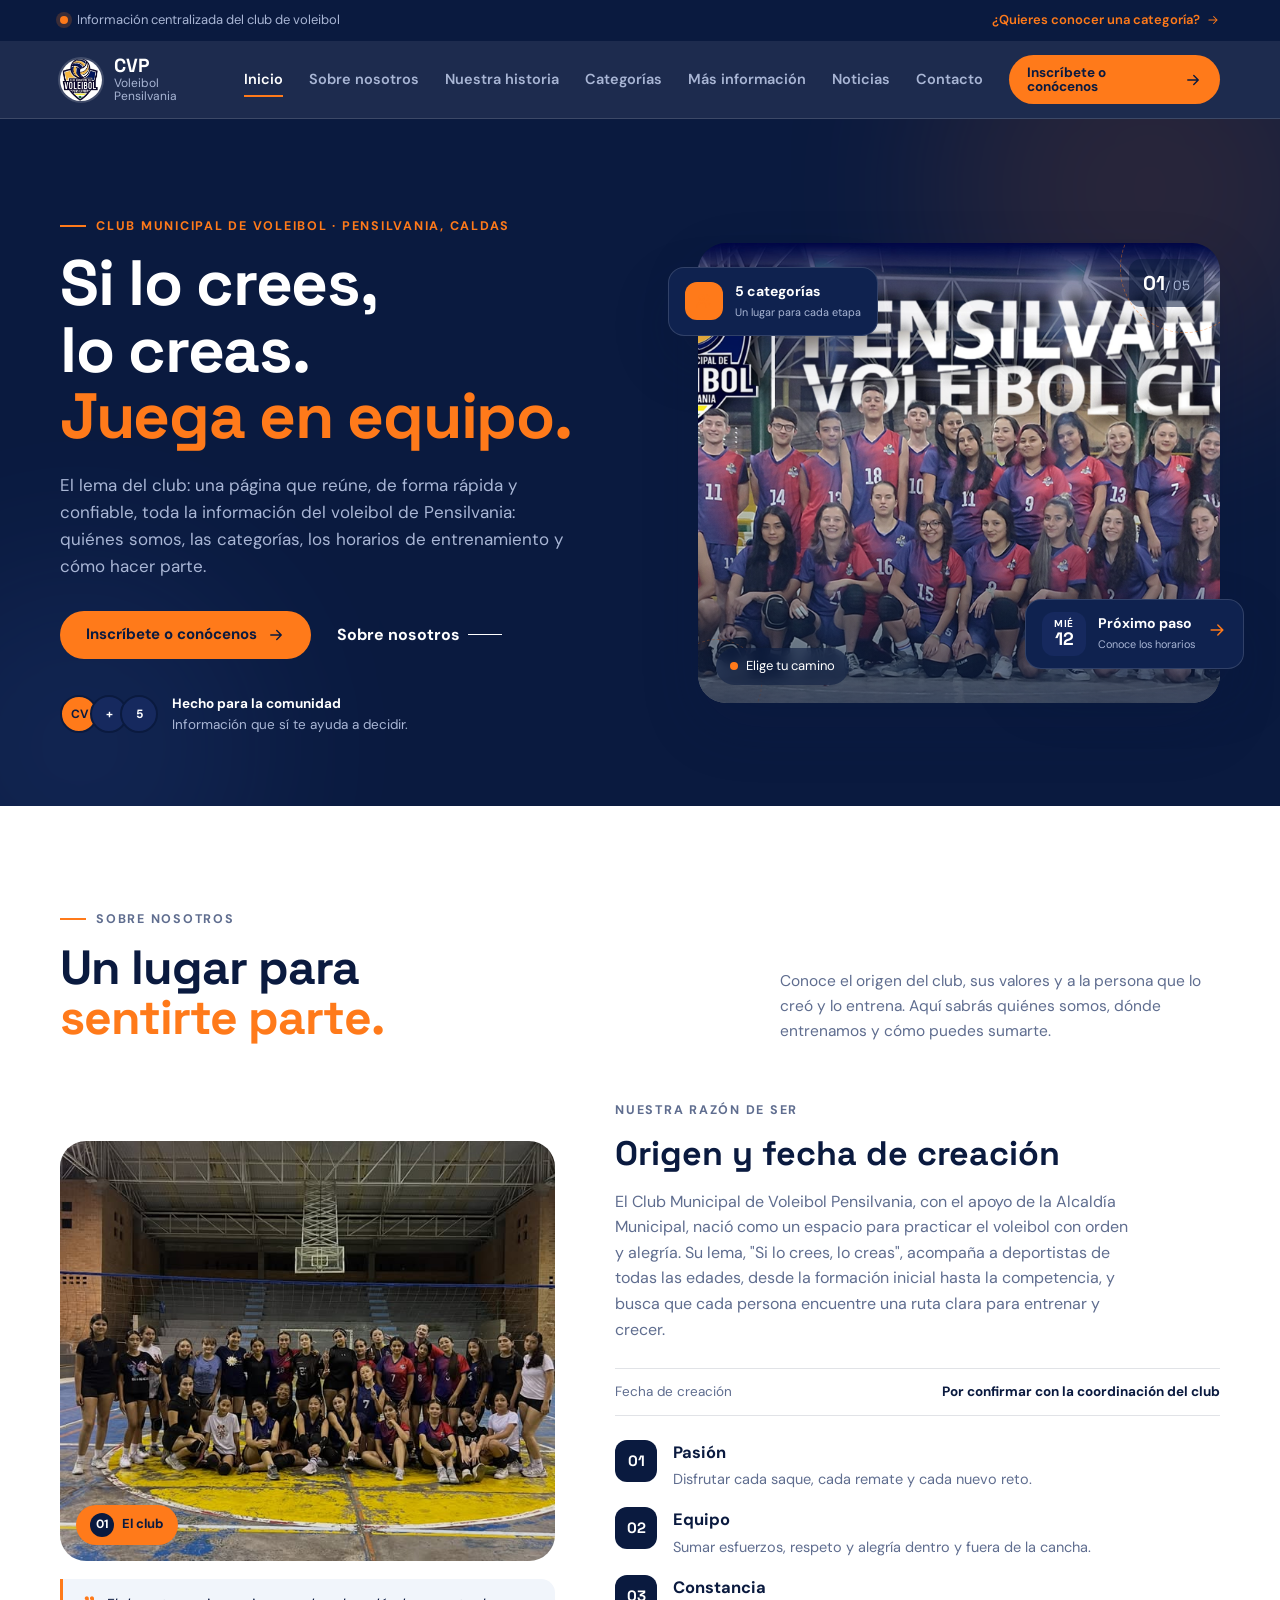
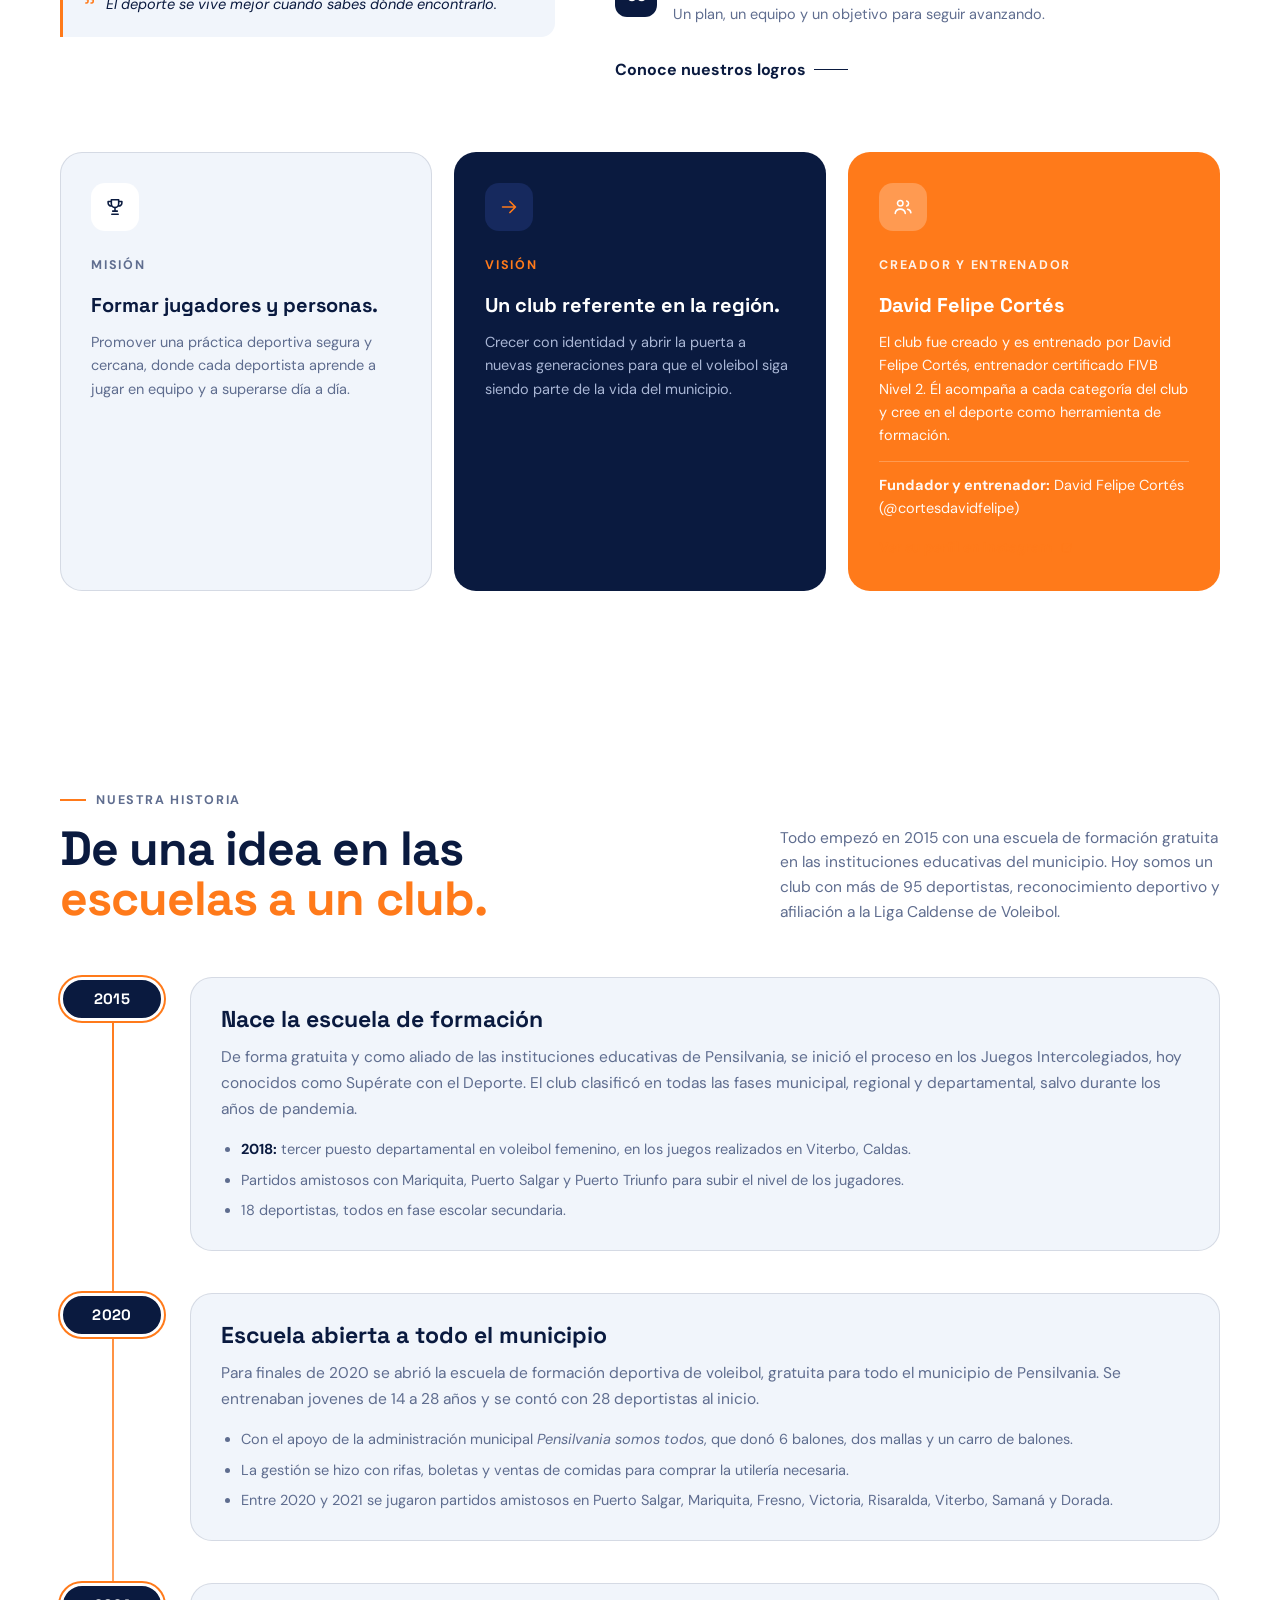
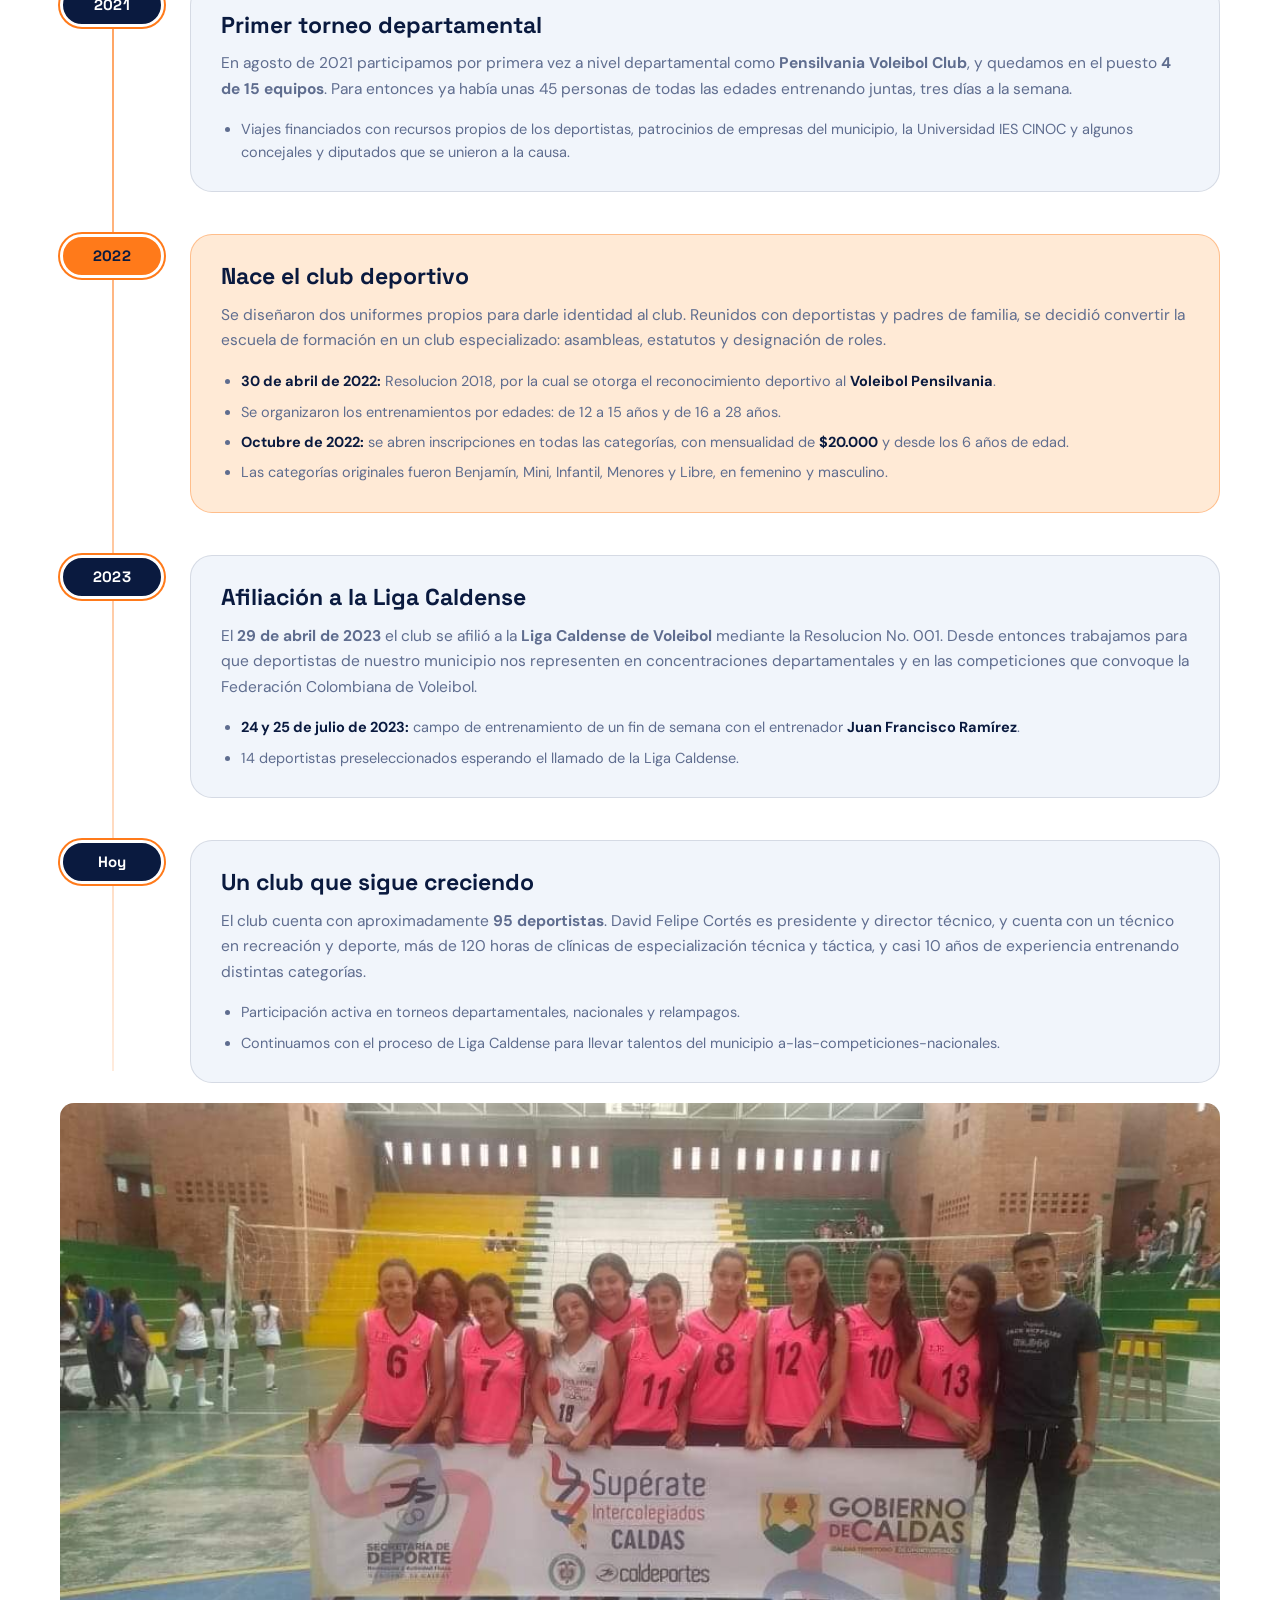
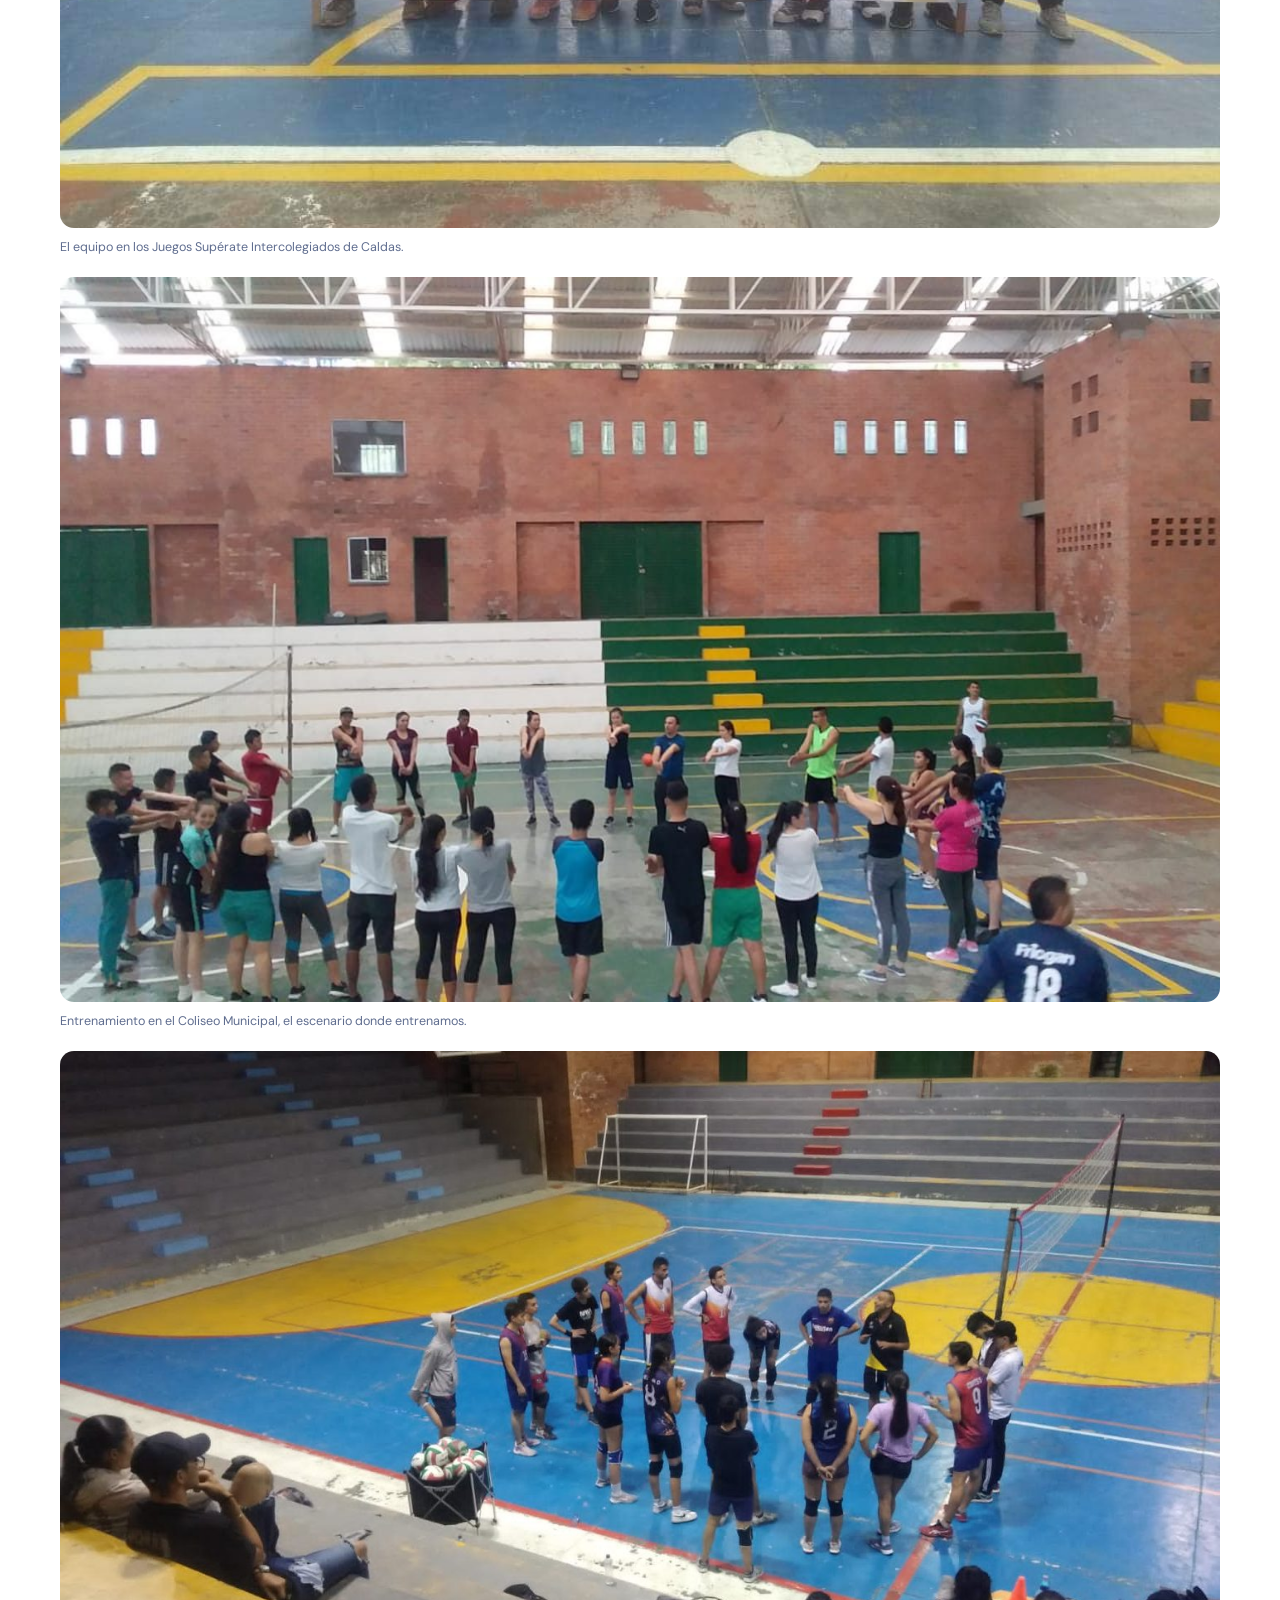
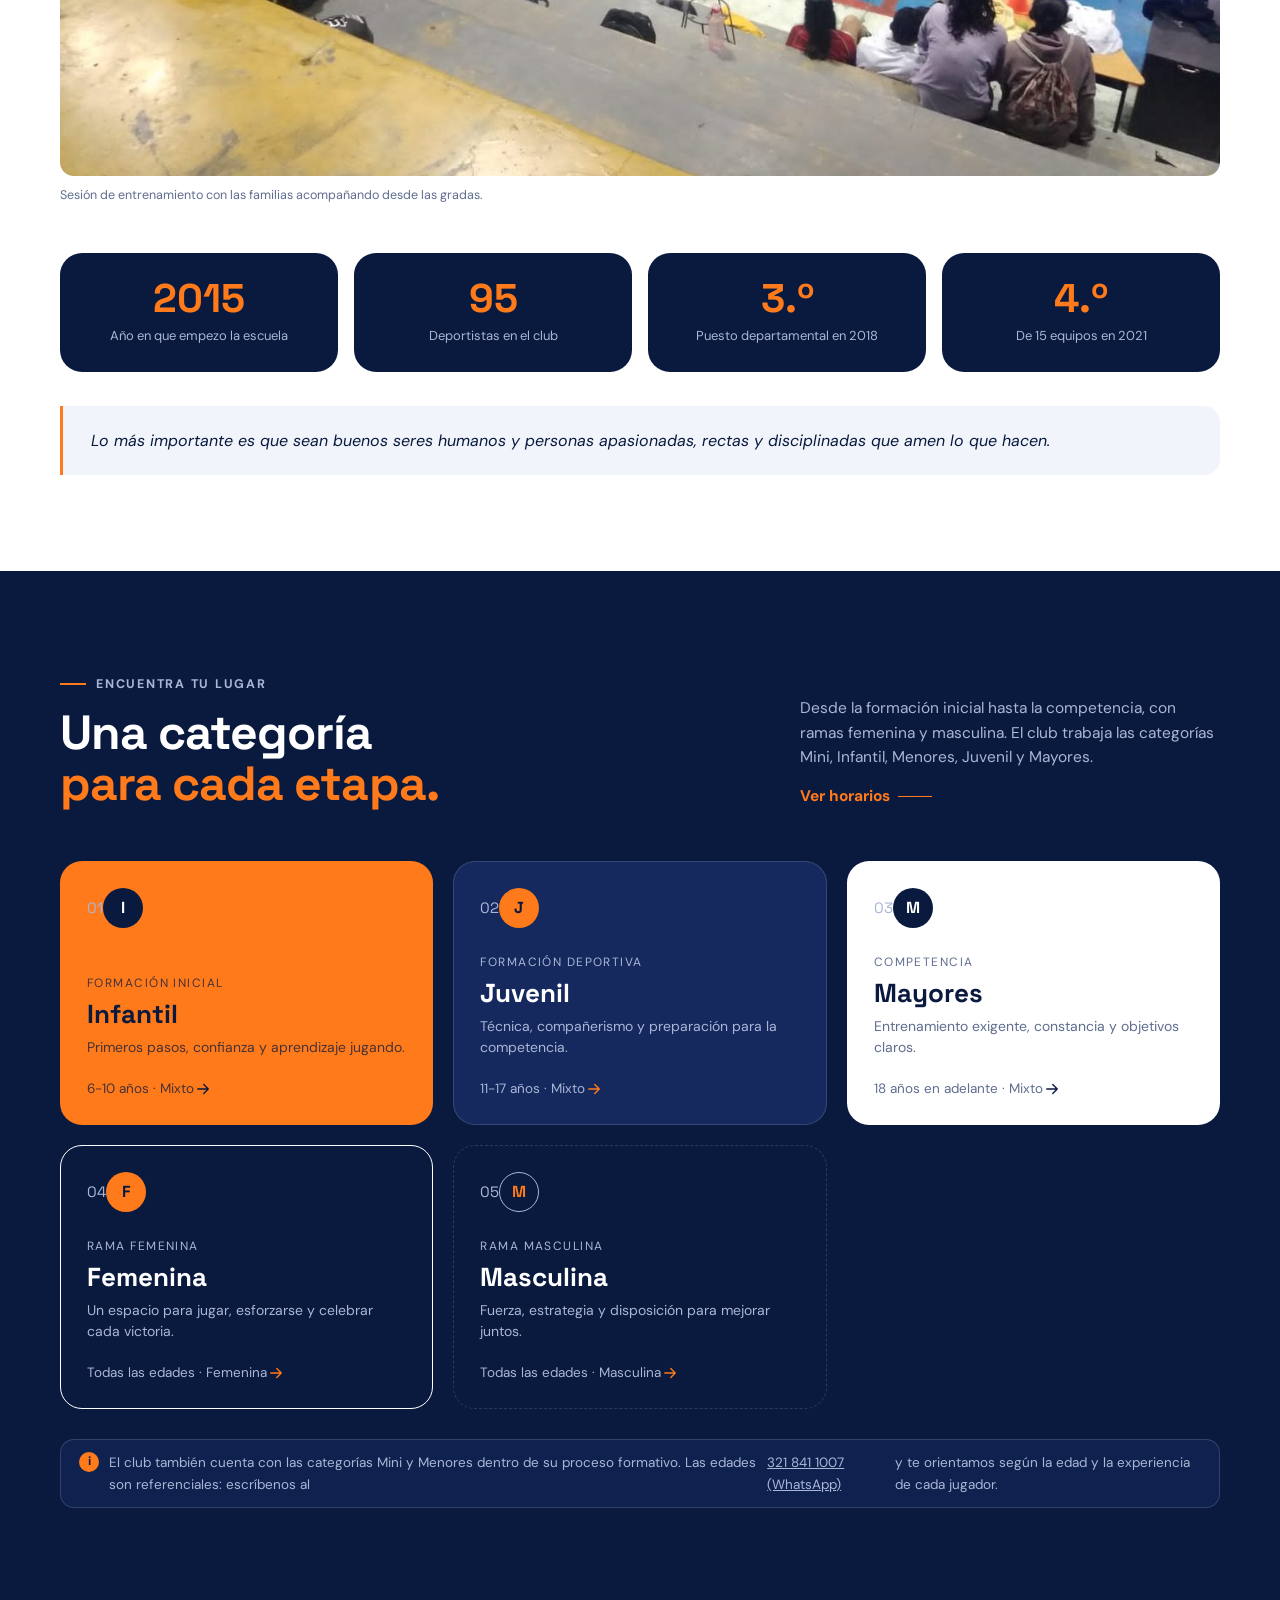
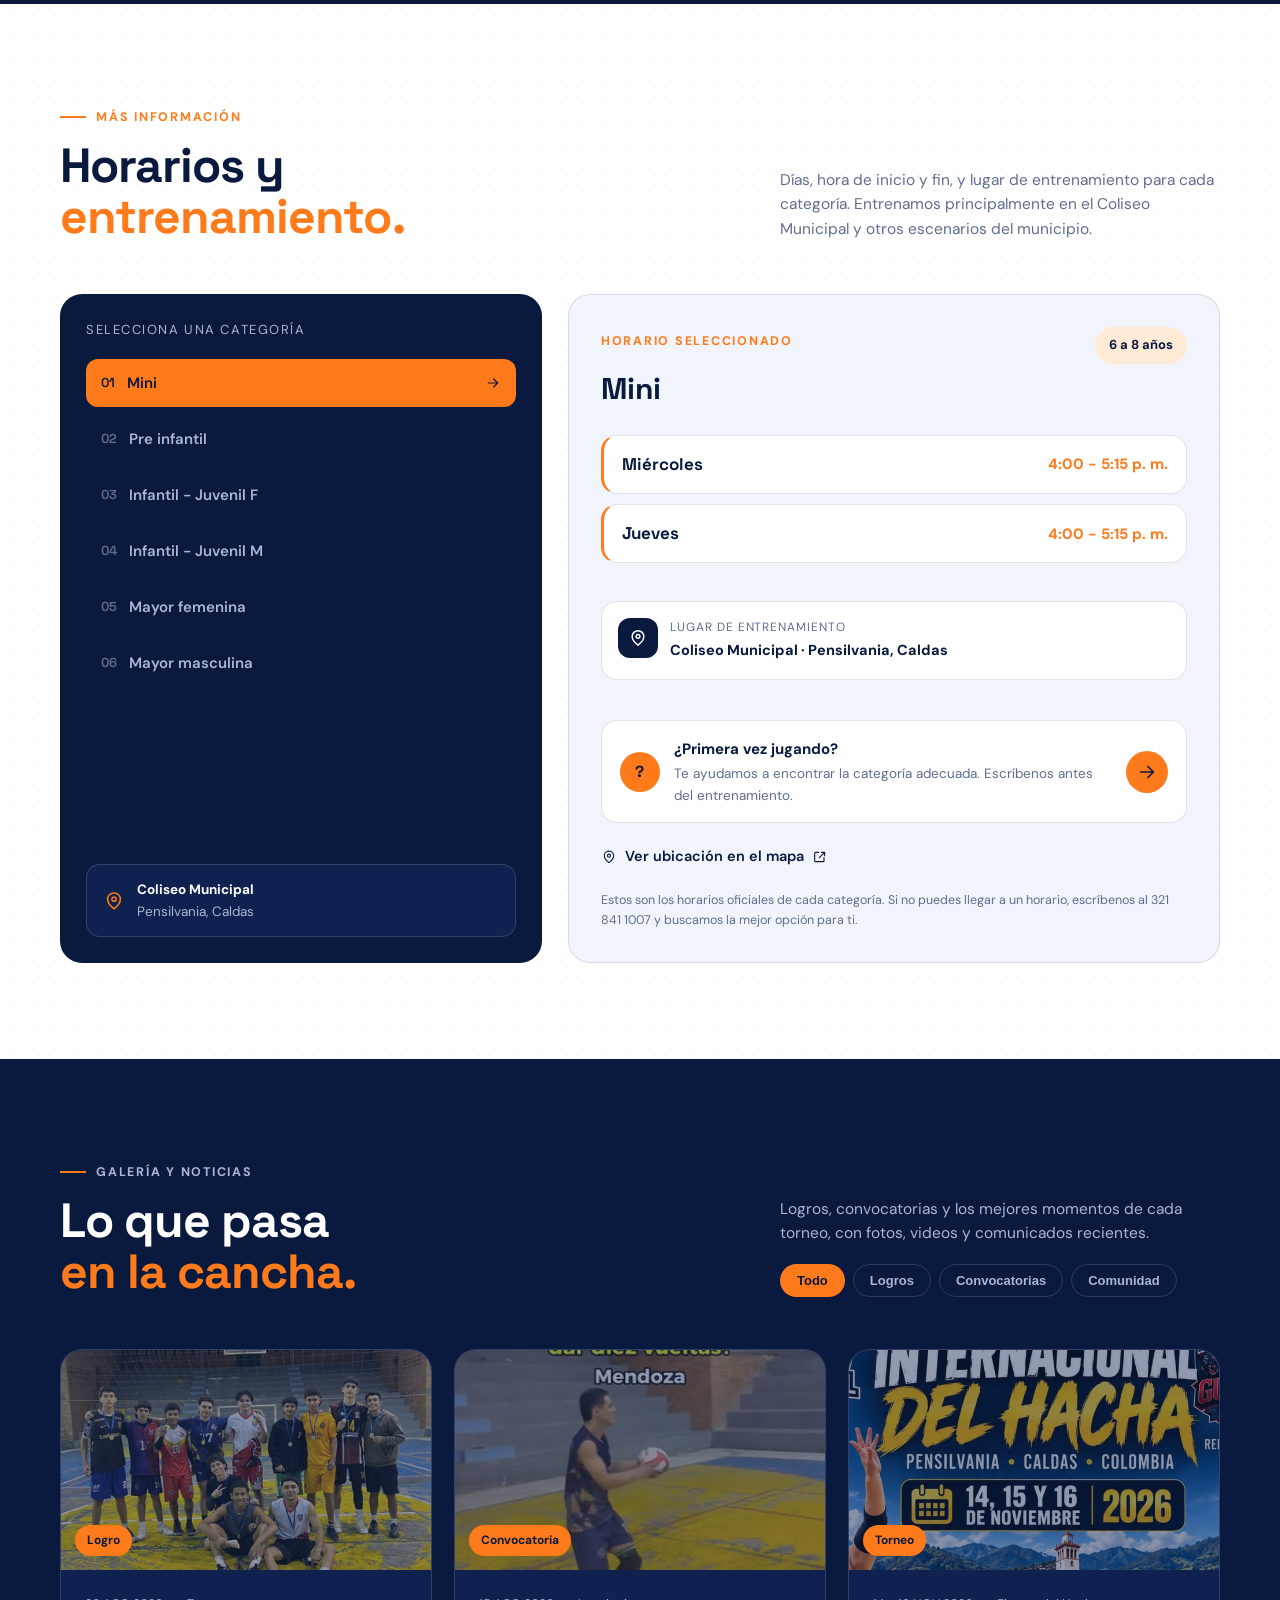
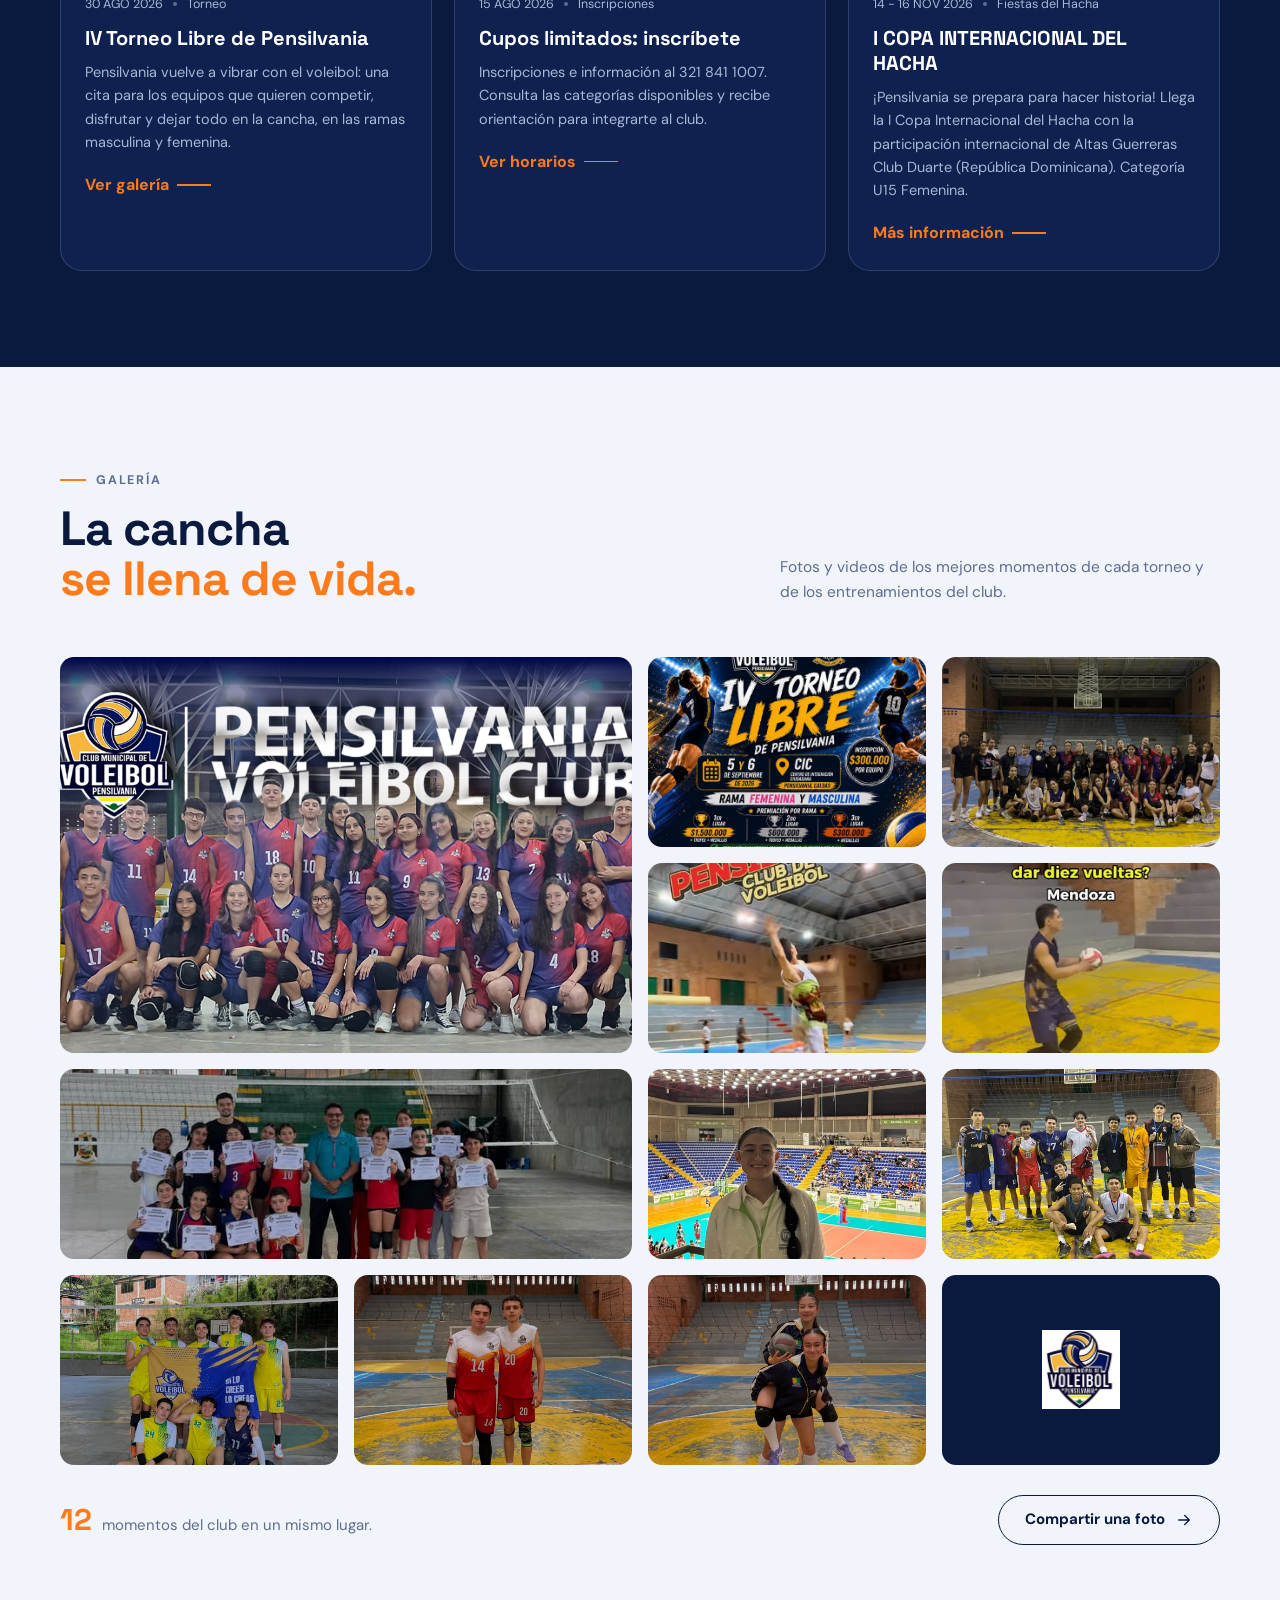
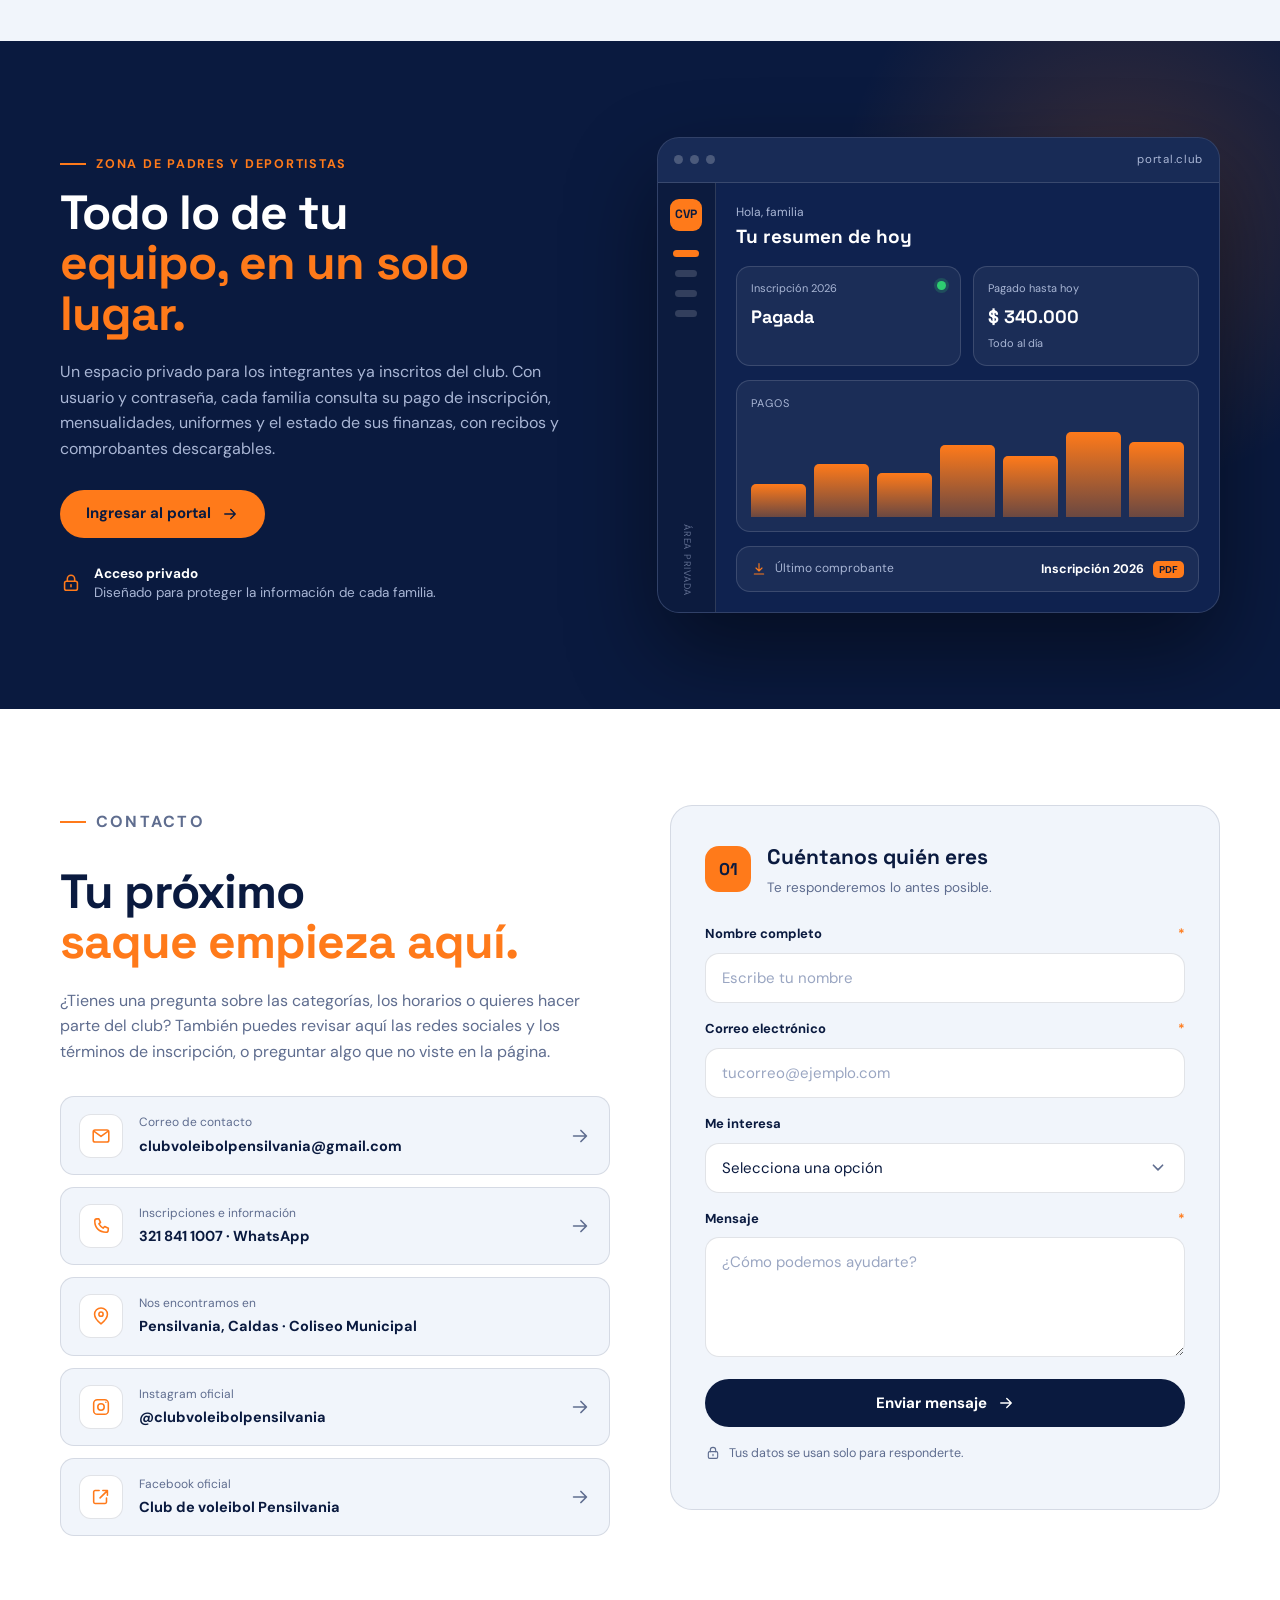
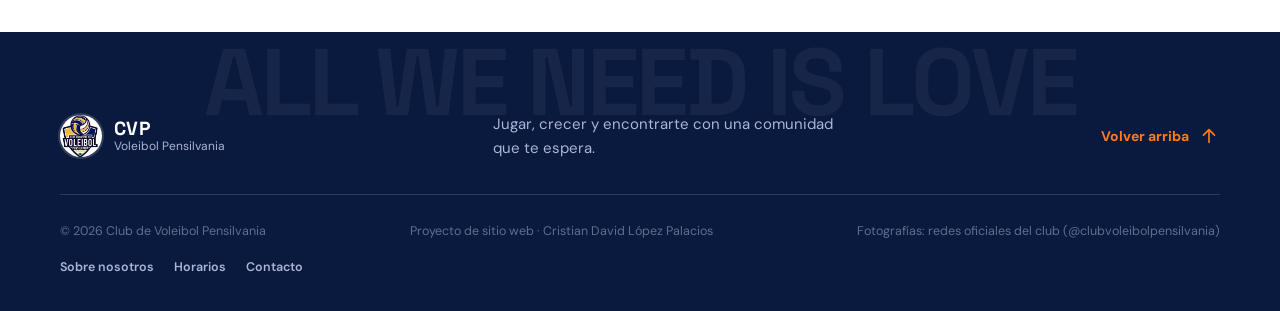
==== commit 4c10951e: "Agregar seccion 'Nuestra historia' con la cronologia del club Cronologia de 2015 a hoy extraida del " ====
--- a/index.html
+++ b/index.html
@@ -57,7 +57,8 @@
       <nav class="main-nav" id="main-nav" aria-label="Navegación principal">
         <a class="nav-link is-active" href="#inicio">Inicio</a>
         <a class="nav-link" href="#club">Sobre nosotros</a>
-        <a class="nav-link" href="#categorias">Categorías</a>
+        <a class="nav-link" href="#historia">Nuestra historia</a>
+        <a class="nav-link" href="#categorías">Categorías</a>
         <a class="nav-link" href="#entrenamientos">Más información</a>
         <a class="nav-link" href="#noticias">Noticias</a>
         <a class="nav-link" href="#contacto">Contacto</a>
@@ -163,8 +164,120 @@
       </div>
     </section>
 
+<!-- Nuestra historia -->
+<section class="section history-section" id="historia">
+  <div class="container">
+    <div class="section-heading history-heading">
+      <div>
+        <p class="eyebrow"><span class="eyebrow-line"></span> Nuestra historia</p>
+        <h2>De una idea en las<br><span>escuelas a un club.</span></h2>
+      </div>
+      <p class="section-intro">Todo empezó en 2015 con una escuela de formación gratuita en las instituciones educativas del municipio. Hoy somos un club con más de 95 deportistas, reconocimiento deportivo y afiliación a la Liga Caldense de Voleibol.</p>
+    </div>
+    <div class="timeline">
+      <article class="timeline-item">
+        <div class="timeline-marker"><span>2015</span></div>
+        <div class="timeline-body">
+          <h3>Nace la escuela de formación</h3>
+          <p>De forma gratuita y como aliado de las instituciones educativas de Pensilvania, se inició el proceso en los Juegos Intercolegiados, hoy conocidos como Supérate con el Deporte. El club clasificó en todas las fases municipal, regional y departamental, salvo durante los años de pandemia.</p>
+          <ul class="timeline-points">
+            <li><strong>2018:</strong> tercer puesto departamental en voleibol femenino, en los juegos realizados en Viterbo, Caldas.</li>
+            <li>Partidos amistosos con Mariquita, Puerto Salgar y Puerto Triunfo para subir el nivel de los jugadores.</li>
+            <li>18 deportistas, todos en fase escolar secundaria.</li>
+          </ul>
+        </div>
+      </article>
+
+      <article class="timeline-item">
+        <div class="timeline-marker"><span>2020</span></div>
+        <div class="timeline-body">
+          <h3>Escuela abierta a todo el municipio</h3>
+          <p>Para finales de 2020 se abrió la escuela de formación deportiva de voleibol, gratuita para todo el municipio de Pensilvania. Se entrenaban jovenes de 14 a 28 años y se contó con 28 deportistas al inicio.</p>
+          <ul class="timeline-points">
+            <li>Con el apoyo de la administración municipal <em>Pensilvania somos todos</em>, que donó 6 balones, dos mallas y un carro de balones.</li>
+            <li>La gestión se hizo con rifas, boletas y ventas de comidas para comprar la utilería necesaria.</li>
+            <li>Entre 2020 y 2021 se jugaron partidos amistosos en Puerto Salgar, Mariquita, Fresno, Victoria, Risaralda, Viterbo, Samaná y Dorada.</li>
+          </ul>
+        </div>
+      </article>
+
+      <article class="timeline-item">
+        <div class="timeline-marker"><span>2021</span></div>
+        <div class="timeline-body">
+          <h3>Primer torneo departamental</h3>
+          <p>En agosto de 2021 participamos por primera vez a nivel departamental como <strong>Pensilvania Voleibol Club</strong>, y quedamos en el puesto <strong>4 de 15 equipos</strong>. Para entonces ya había unas 45 personas de todas las edades entrenando juntas, tres días a la semana.</p>
+          <ul class="timeline-points">
+            <li>Viajes financiados con recursos propios de los deportistas, patrocinios de empresas del municipio, la Universidad IES CINOC y algunos concejales y diputados que se unieron a la causa.</li>
+          </ul>
+        </div>
+      </article>
+
+      <article class="timeline-item timeline-item--highlight">
+        <div class="timeline-marker"><span>2022</span></div>
+        <div class="timeline-body">
+          <h3>Nace el club deportivo</h3>
+          <p>Se diseñaron dos uniformes propios para darle identidad al club. Reunidos con deportistas y padres de familia, se decidió convertir la escuela de formación en un club especializado: asambleas, estatutos y designación de roles.</p>
+          <ul class="timeline-points">
+            <li><strong>30 de abril de 2022:</strong> Resolucion 2018, por la cual se otorga el reconocimiento deportivo al <strong>Voleibol Pensilvania</strong>.</li>
+            <li>Se organizaron los entrenamientos por edades: de 12 a 15 años y de 16 a 28 años.</li>
+            <li><strong>Octubre de 2022:</strong> se abren inscripciones en todas las categorías, con mensualidad de <strong>$20.000</strong> y desde los 6 años de edad.</li>
+            <li>Las categorías originales fueron Benjamín, Mini, Infantil, Menores y Libre, en femenino y masculino.</li>
+          </ul>
+        </div>
+      </article>
+
+      <article class="timeline-item">
+        <div class="timeline-marker"><span>2023</span></div>
+        <div class="timeline-body">
+          <h3>Afiliación a la Liga Caldense</h3>
+          <p>El <strong>29 de abril de 2023</strong> el club se afilió a la <strong>Liga Caldense de Voleibol</strong> mediante la Resolucion No. 001. Desde entonces trabajamos para que deportistas de nuestro municipio nos representen en concentraciones departamentales y en las competiciones que convoque la Federación Colombiana de Voleibol.</p>
+          <ul class="timeline-points">
+            <li><strong>24 y 25 de julio de 2023:</strong> campo de entrenamiento de un fin de semana con el entrenador <strong>Juan Francisco Ramírez</strong>.</li>
+            <li>14 deportistas preseleccionados esperando el llamado de la Liga Caldense.</li>
+          </ul>
+        </div>
+      </article>
+
+      <article class="timeline-item">
+        <div class="timeline-marker"><span>Hoy</span></div>
+        <div class="timeline-body">
+          <h3>Un club que sigue creciendo</h3>
+          <p>El club cuenta con aproximadamente <strong>95 deportistas</strong>. David Felipe Cortés es presidente y director técnico, y cuenta con un técnico en recreación y deporte, más de 120 horas de clínicas de especialización técnica y táctica, y casi 10 años de experiencia entrenando distintas categorías.</p>
+          <ul class="timeline-points">
+            <li>Participación activa en torneos departamentales, nacionales y relampagos.</li>
+            <li>Continuamos con el proceso de Liga Caldense para llevar talentos del municipio a-las-competiciones-nacionales.</li>
+          </ul>
+        </div>
+      </article>
+    </div>
+    <figure class="history-photo">
+        <img src="assets/historia-2015-superrate.jpg" alt="Equipo del club junto a la pancarta de la Gobernación de Caldas en los Juegos Supérate Intercolegiados" loading="lazy">
+        <figcaption>El equipo en los Juegos Supérate Intercolegiados de Caldas.</figcaption>
+      </figure>
+
+      <figure class="history-photo">
+        <img src="assets/historia-entrenamiento.jpg" alt="Entrenamiento del club en el Coliseo Municipal de Pensilvania" loading="lazy">
+        <figcaption>Entrenamiento en el Coliseo Municipal, el escenario donde entrenamos.</figcaption>
+      </figure>
+
+      <figure class="history-photo">
+        <img src="assets/historia-sesion-padres.jpg" alt="Sesión de entrenamiento del club con las familias mirando desde las gradas" loading="lazy">
+        <figcaption>Sesión de entrenamiento con las familias acompañando desde las gradas.</figcaption>
+      </figure>
+
+      <div class="history-numbers">
+        <div><strong>2015</strong><small>Año en que empezo la escuela</small></div>
+        <div><strong>95</strong><small>Deportistas en el club</small></div>
+        <div><strong>3.º</strong><small>Puesto departamental en 2018</small></div>
+        <div><strong>4.º</strong><small>De 15 equipos en 2021</small></div>
+      </div>
+
+      <p class="history-quote">Lo más importante es que sean buenos seres humanos y personas apasionadas, rectas y disciplinadas que amen lo que hacen.</p>
+  </div>
+</section>
+
     <!-- Categorías -->
-    <section class="section categories-section" id="categorias">
+    <section class="section categories-section" id="categorías">
       <div class="container">
         <div class="section-heading categories-heading">
           <div>
@@ -411,7 +524,7 @@
           <div class="coord-box" id="coord-box" hidden>
             <p>Entra con esta cuenta para ver <strong>todas las familias, sus pagos y el total del club</strong>, y para crear más accesos de coordinación o restablecer contraseñas.</p>
             <div class="coord-creds">
-              <div><small>Correo</small><strong>coordinacion@clubvoleibol.com</strong></div>
+              <div><small>Correo</small><strong>coordinación@clubvoleibol.com</strong></div>
               <div><small>Contraseña</small><strong>cvp2026</strong></div>
             </div>
             <button class="button button--dark" type="button" id="coord-fill">Usar estos datos</button>
@@ -458,7 +571,7 @@
         <button class="text-link dashboard-back" type="button" data-logout>Cerrar sesión <span class="link-line"></span></button>
       </div>
 
-      <!-- Panel de la coordinacion: todas las cuentas y todos los pagos -->
+      <!-- Panel de la coordinación: todas las cuentas y todos los pagos -->
       <div class="modal-dashboard" id="modal-admin-view" hidden>
         <div class="dashboard-head">
           <div>
@@ -530,6 +643,7 @@
   <!-- Aviso -->
   <div class="toast" id="toast" role="status" aria-live="polite"><span class="toast-icon"><svg class="icon"><use href="#i-check"></use></svg></span><span id="toast-message">Listo</span></div>
 
+  <script src="datos.js" defer></script>
   <script src="script.js" defer></script>
 </body>
 </html>
--- a/styles.css
+++ b/styles.css
@@ -544,6 +544,161 @@
 .belief-card--coral .eyebrow { color: rgba(255, 255, 255, 0.9); }
 .belief-card--coral .belief-icon { background: rgba(255, 255, 255, 0.24); color: var(--white); }
 .belief-card--coral > p:not(.eyebrow) { color: rgba(255, 255, 255, 0.95); }
+
+/* ============ Nuestra historia ============ */
+.history-section { background: var(--white); color: var(--ink); }
+.history-heading h2 span { color: var(--orange); }
+
+.timeline {
+  display: flex;
+  flex-direction: column;
+  gap: 8px;
+  position: relative;
+}
+
+/* Linea vertical que une los hitos */
+.timeline::before {
+  content: "";
+  position: absolute;
+  left: 52px;
+  top: 12px;
+  bottom: 12px;
+  width: 2px;
+  background: linear-gradient(180deg, var(--orange), rgba(255, 122, 26, 0.15));
+}
+
+.timeline-item {
+  display: grid;
+  grid-template-columns: 104px 1fr;
+  gap: 26px;
+  position: relative;
+  padding-bottom: 34px;
+}
+.timeline-item:last-child { padding-bottom: 0; }
+
+.timeline-marker { position: relative; z-index: 1; }
+.timeline-marker span {
+  display: flex;
+  align-items: center;
+  justify-content: center;
+  width: 104px;
+  height: 44px;
+  border-radius: 999px;
+  background: var(--blue-900);
+  color: var(--white);
+  font-family: var(--font-head);
+  font-weight: 700;
+  font-size: 15px;
+  letter-spacing: 0.02em;
+  border: 3px solid var(--white);
+  box-shadow: 0 0 0 2px var(--orange);
+}
+
+.timeline-body {
+  background: var(--light-soft);
+  border: 1px solid var(--light-line);
+  border-radius: var(--radius);
+  padding: 28px 30px;
+}
+.timeline-item--highlight .timeline-marker span {
+  background: var(--orange);
+  color: var(--blue-900);
+  box-shadow: 0 0 0 2px var(--orange);
+}
+.timeline-item--highlight .timeline-body {
+  background: var(--orange-soft);
+  border-color: rgba(255, 122, 26, 0.4);
+}
+
+.timeline-body h3 {
+  margin: 0 0 12px;
+  font-family: var(--font-head);
+  font-size: 23px;
+  line-height: 1.2;
+}
+.timeline-body > p {
+  margin: 0 0 16px;
+  color: var(--muted);
+  font-size: 15.5px;
+  line-height: 1.65;
+}
+
+.timeline-points { margin: 0; padding-left: 20px; display: grid; gap: 8px; }
+.timeline-points li { color: var(--muted); font-size: 14.5px; line-height: 1.55; }
+.timeline-points strong { color: var(--ink); }
+.timeline-points em { font-style: italic; }
+
+/* Fotos de la historia */
+.history-photo { margin: 20px 0 0; }
+.history-photo img {
+  width: 100%;
+  border-radius: 14px;
+  display: block;
+  aspect-ratio: 16 / 10;
+  object-fit: cover;
+}
+.history-photo figcaption {
+  margin-top: 9px;
+  color: var(--muted);
+  font-size: 12.5px;
+}
+
+/* Cifras destacadas */
+.history-numbers {
+  display: grid;
+  grid-template-columns: repeat(4, 1fr);
+  gap: 16px;
+  margin-top: 48px;
+}
+.history-numbers > div {
+  background: var(--blue-900);
+  border-radius: var(--radius);
+  padding: 26px 22px;
+  text-align: center;
+}
+.history-numbers strong {
+  display: block;
+  font-family: var(--font-head);
+  font-size: 40px;
+  line-height: 1;
+  color: var(--orange);
+  margin-bottom: 8px;
+}
+.history-numbers small {
+  display: block;
+  color: var(--muted-light);
+  font-size: 13px;
+  line-height: 1.4;
+}
+
+.history-quote {
+  margin: 34px 0 0;
+  padding: 22px 28px;
+  border-left: 3px solid var(--orange);
+  background: var(--light-soft);
+  border-radius: 0 16px 16px 0;
+  color: var(--ink);
+  font-size: 16px;
+  font-style: italic;
+  line-height: 1.6;
+}
+
+@media (max-width: 900px) {
+  .timeline::before { left: 34px; }
+  .timeline-item { grid-template-columns: 68px 1fr; gap: 16px; }
+  .timeline-marker span { width: 68px; height: 38px; font-size: 13.5px; }
+  .timeline-body { padding: 22px 20px; }
+  .timeline-body h3 { font-size: 20px; }
+  .history-numbers { grid-template-columns: repeat(2, 1fr); }
+  .history-numbers strong { font-size: 34px; }
+}
+
+@media (max-width: 620px) {
+  .history-numbers { grid-template-columns: 1fr; gap: 12px; }
+  .history-numbers > div { padding: 20px; }
+  .history-quote { padding: 18px 20px; font-size: 15px; }
+  .history-photo img { aspect-ratio: 4 / 3; }
+}
 
 /* ============ Categorías ============ */
 .categories-section { background: var(--blue-900); color: var(--white); }
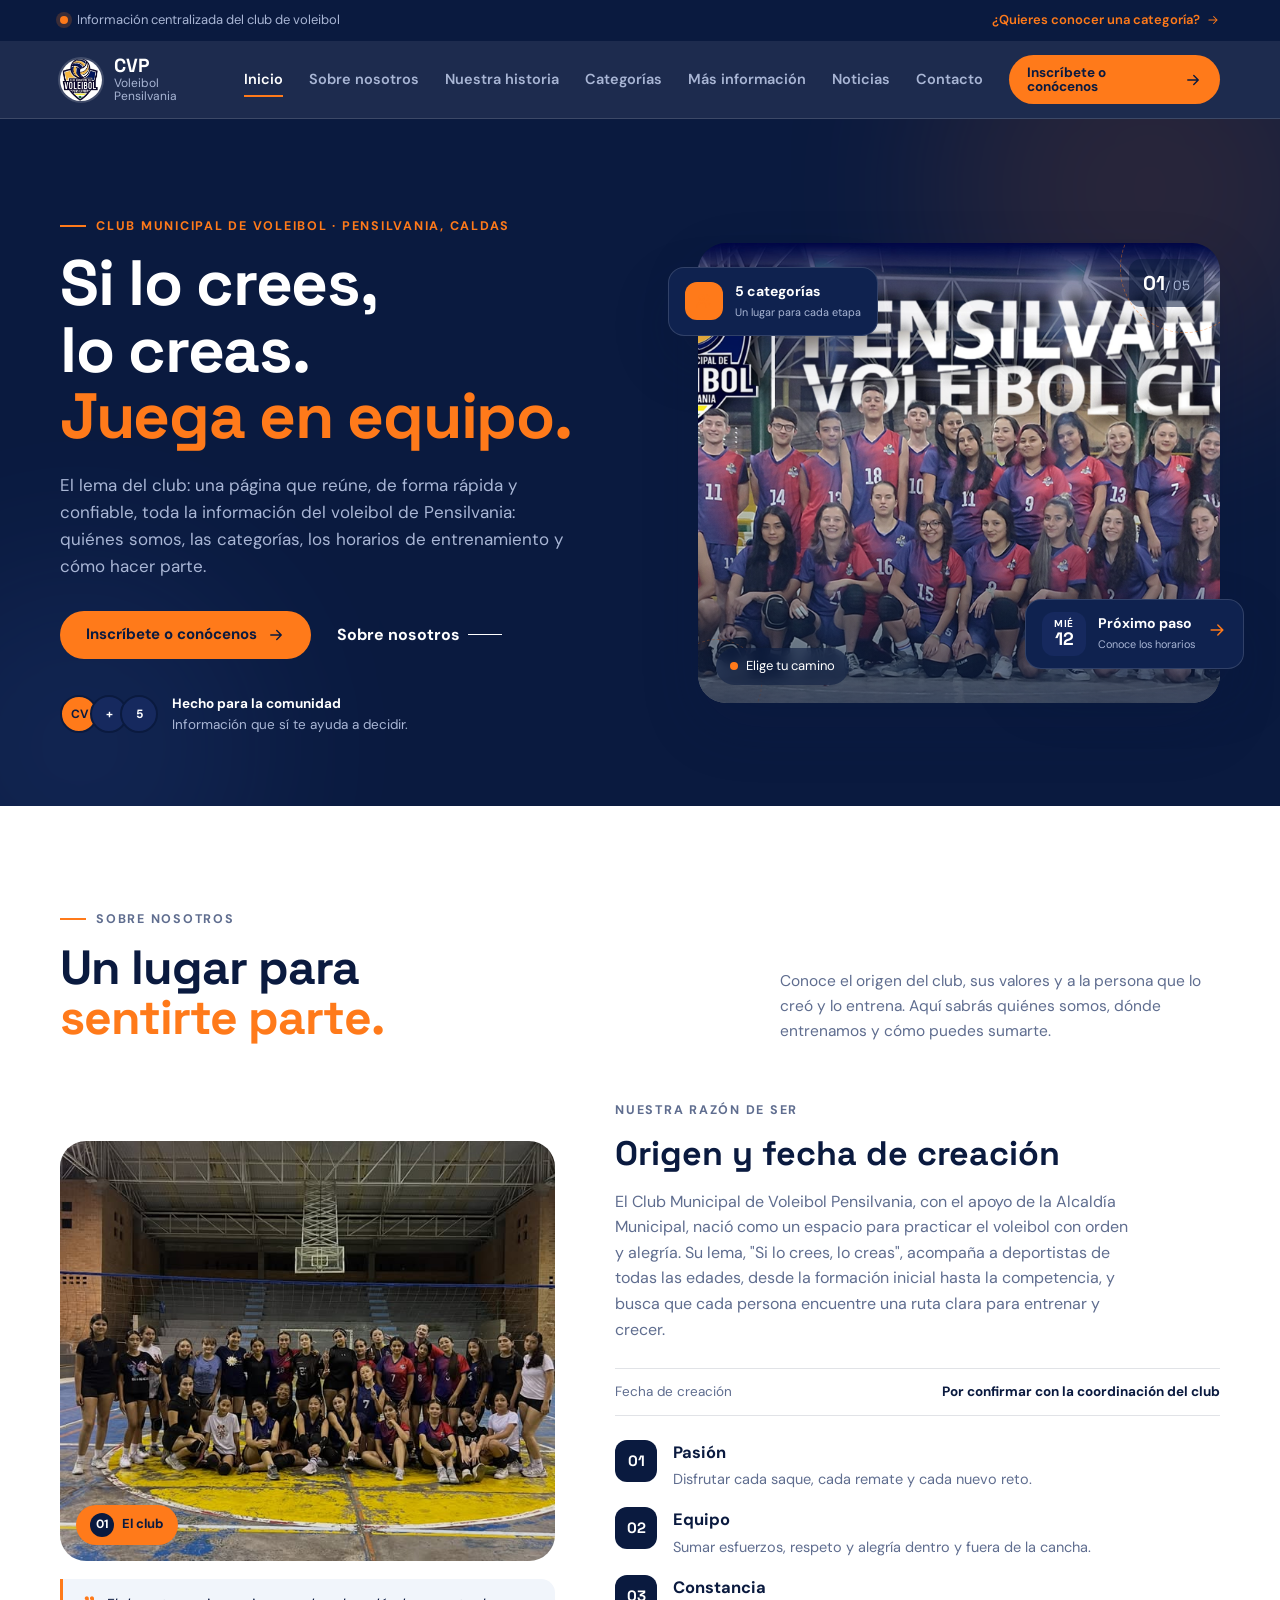
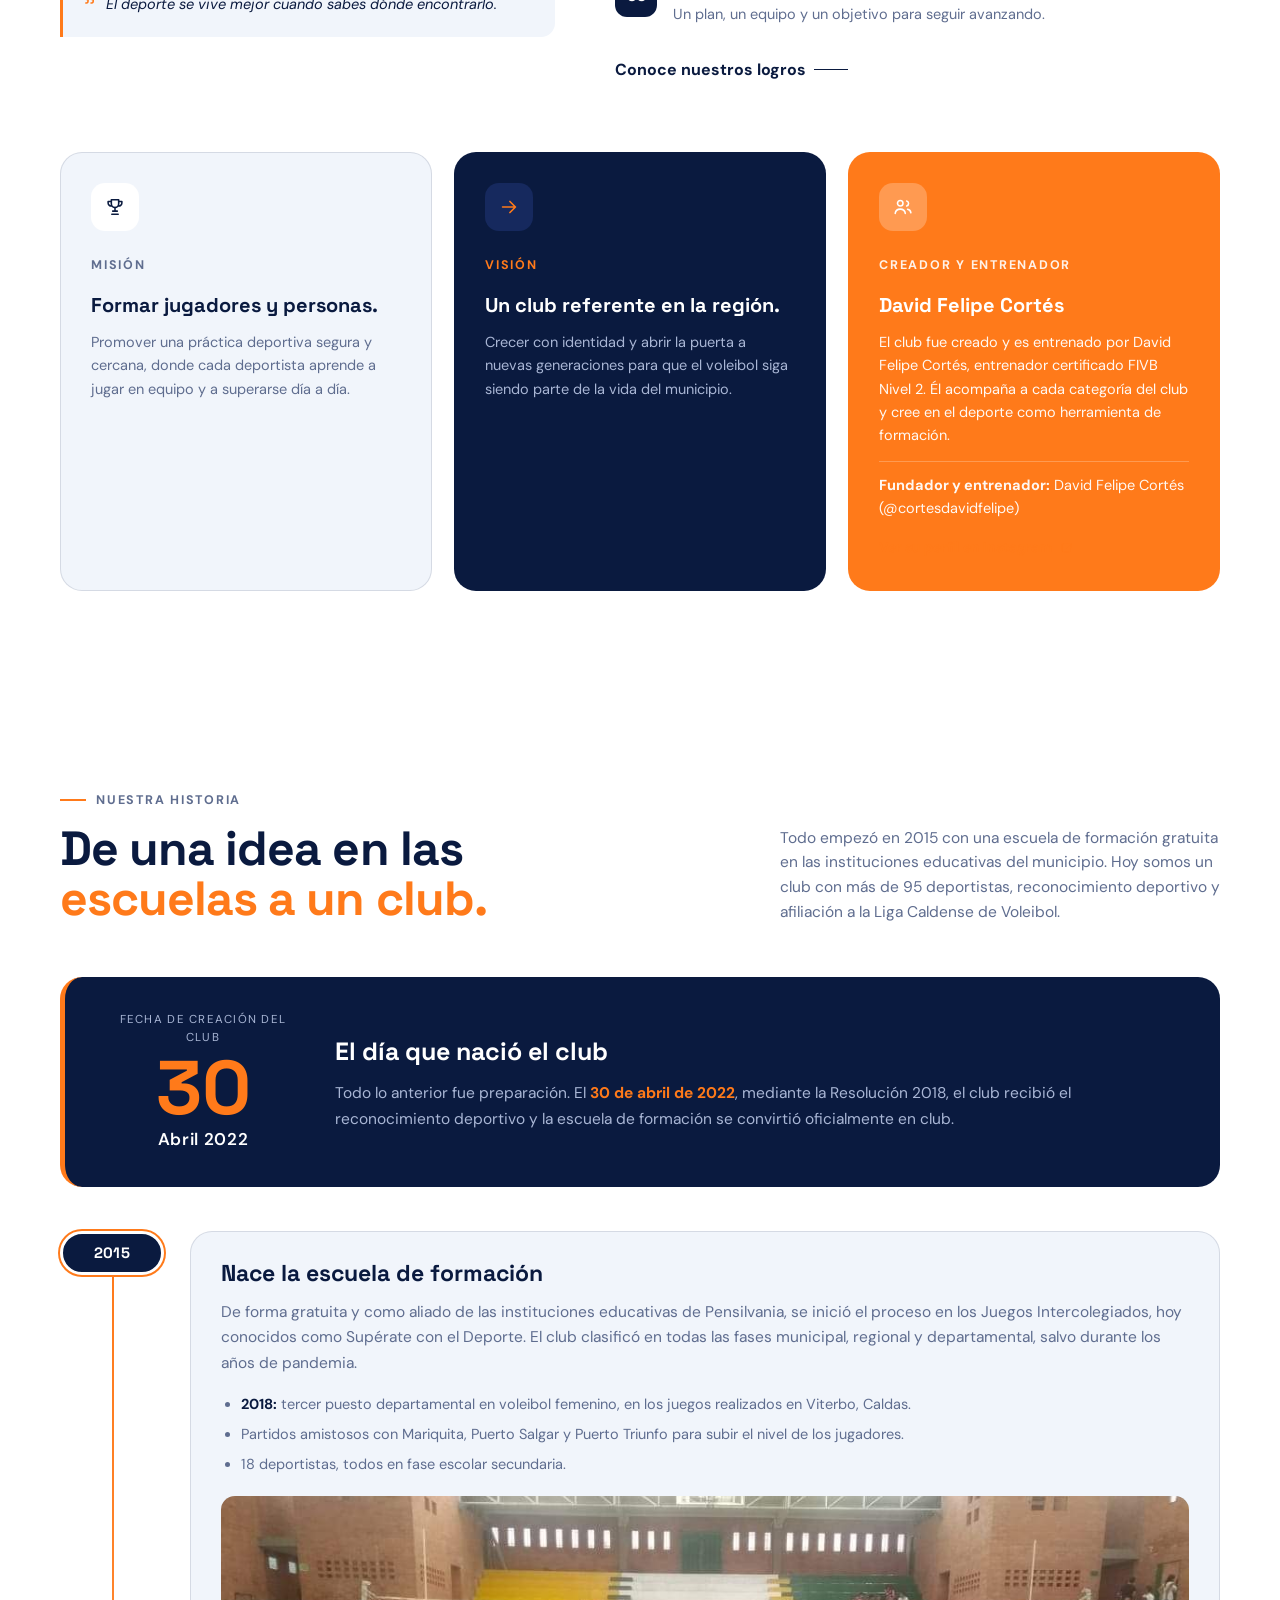
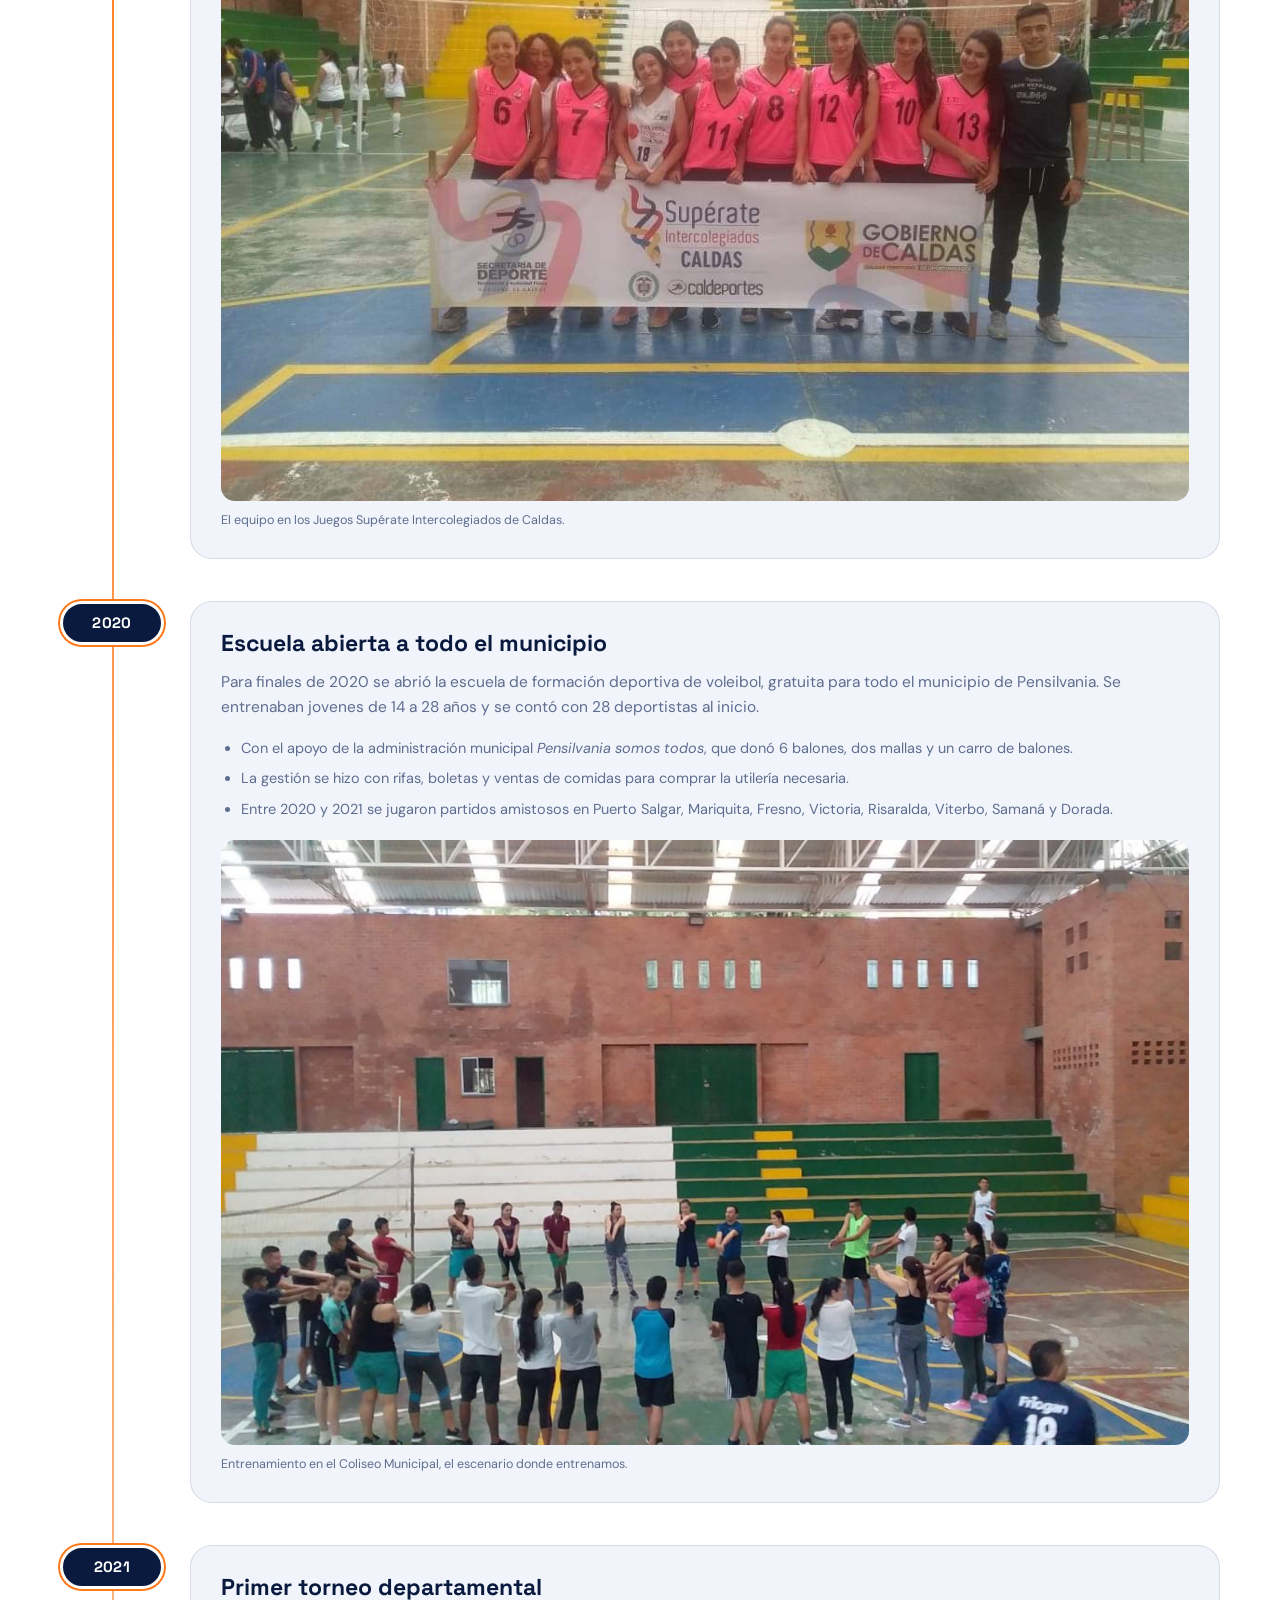
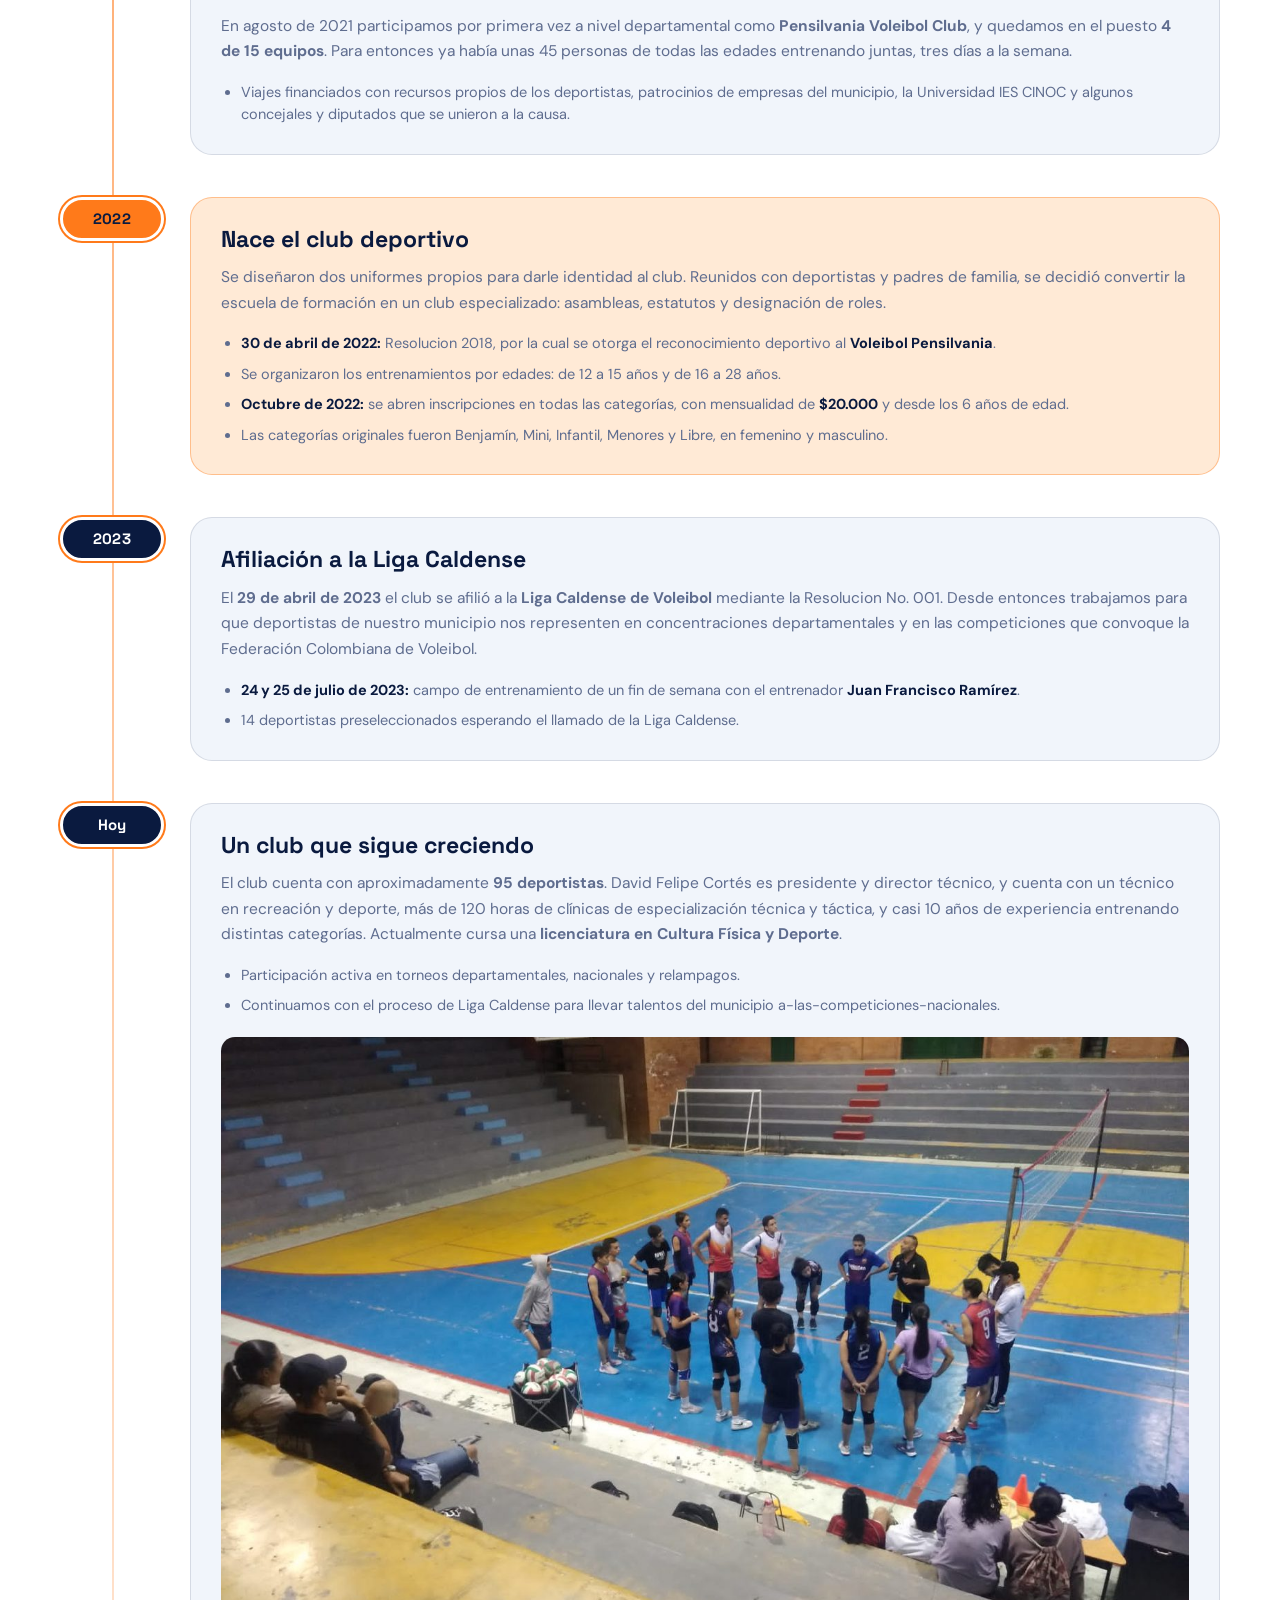
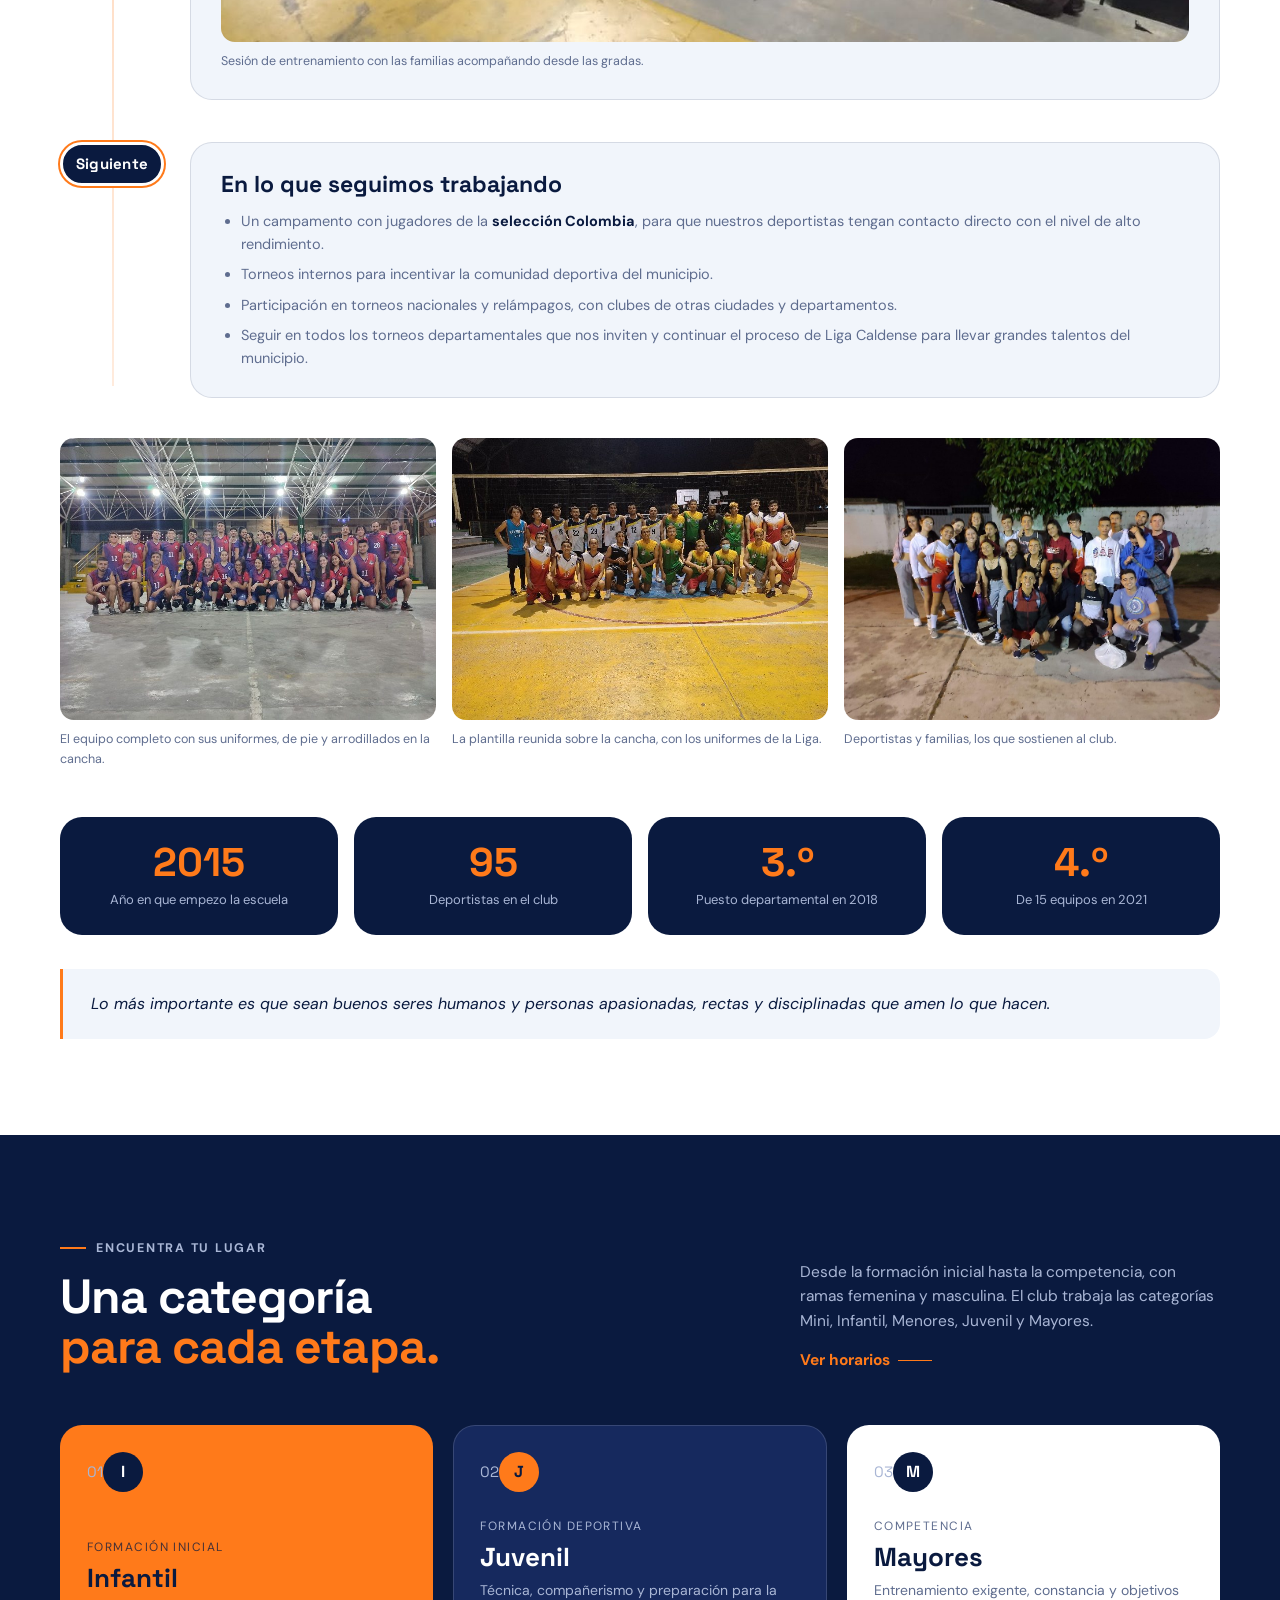
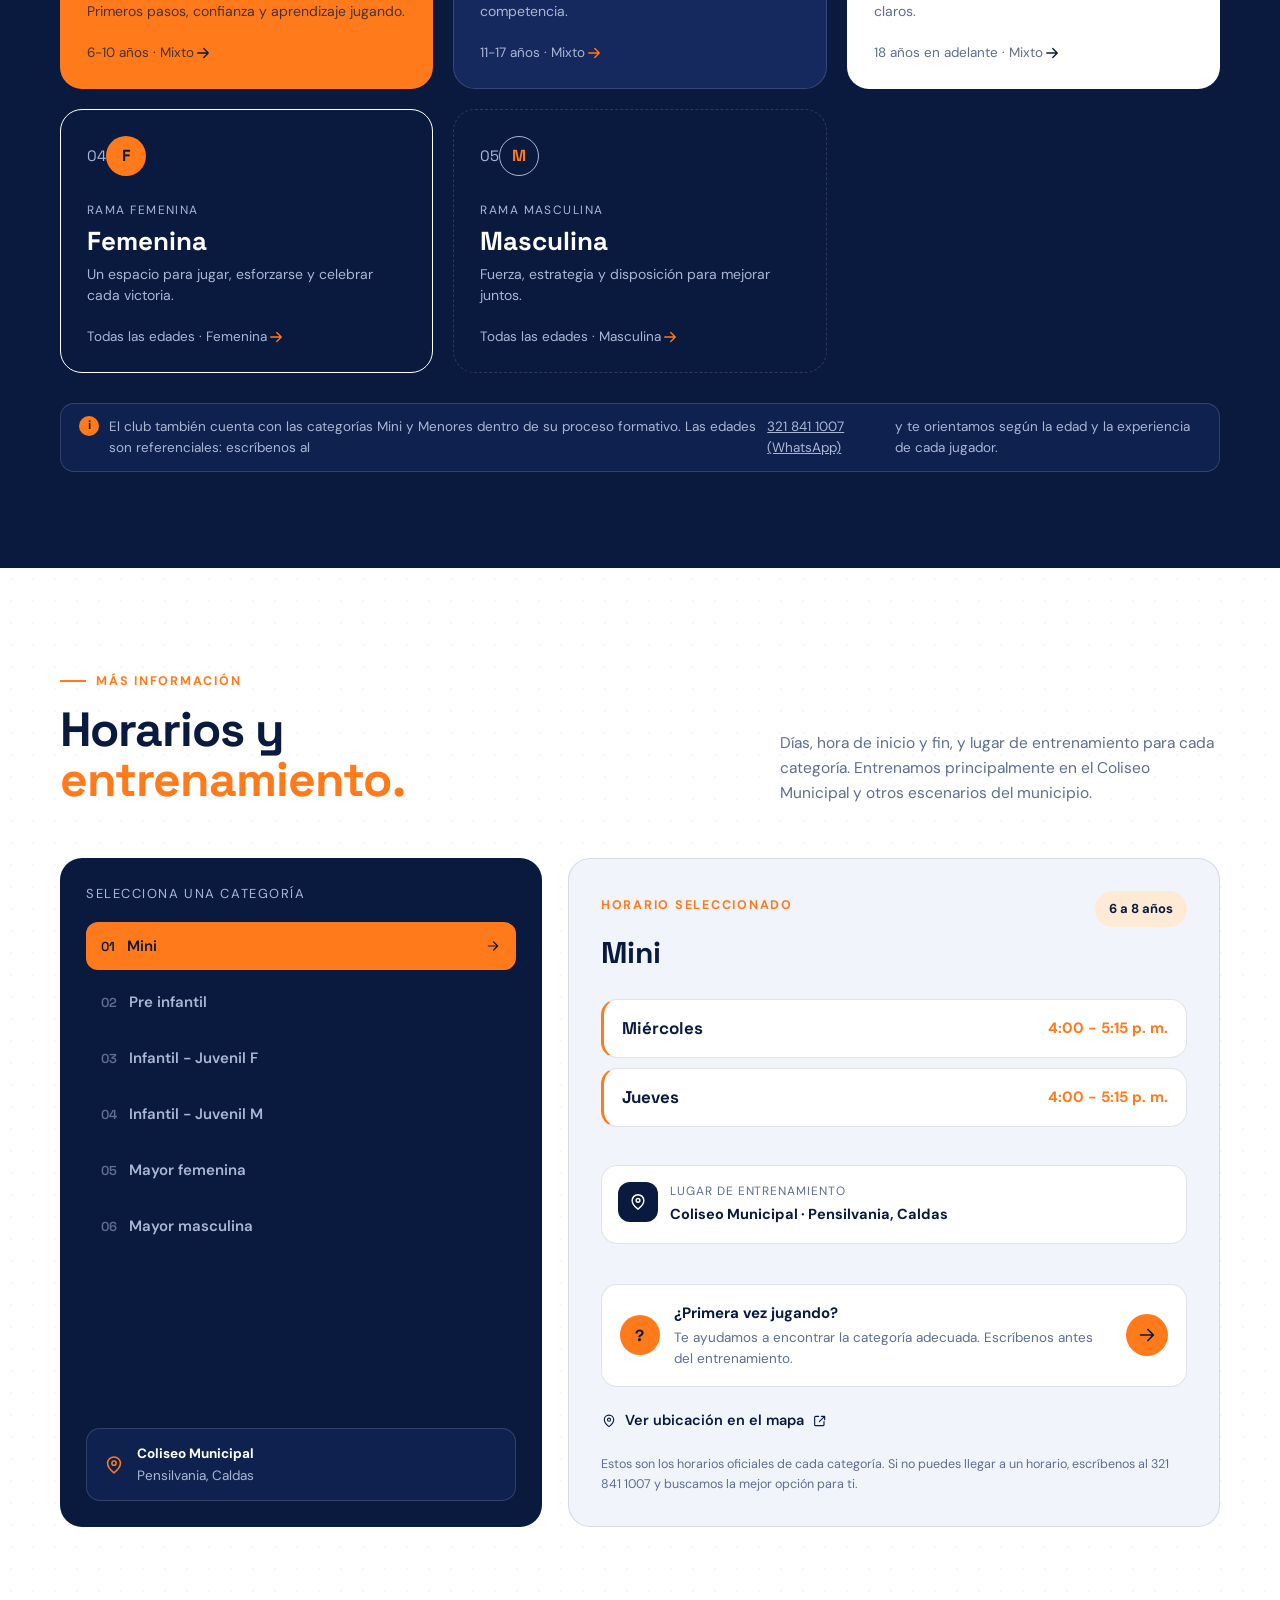
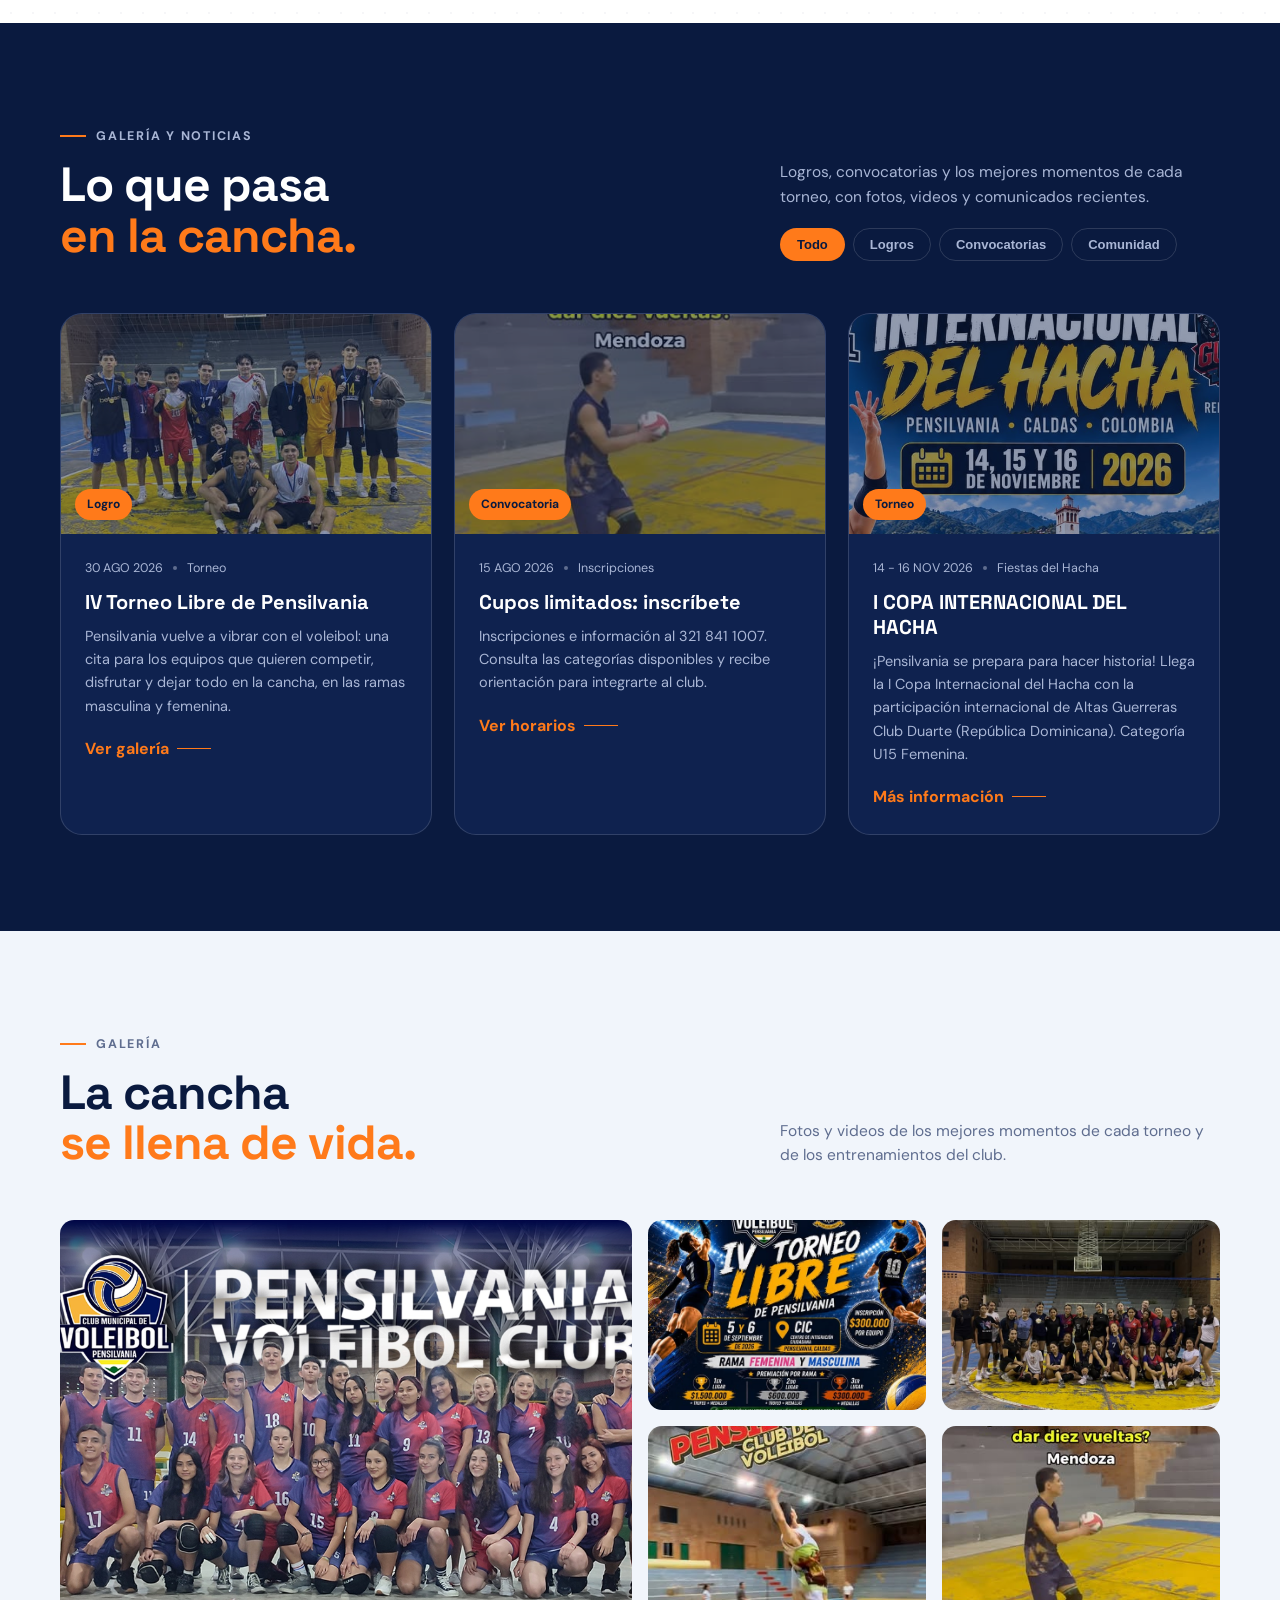
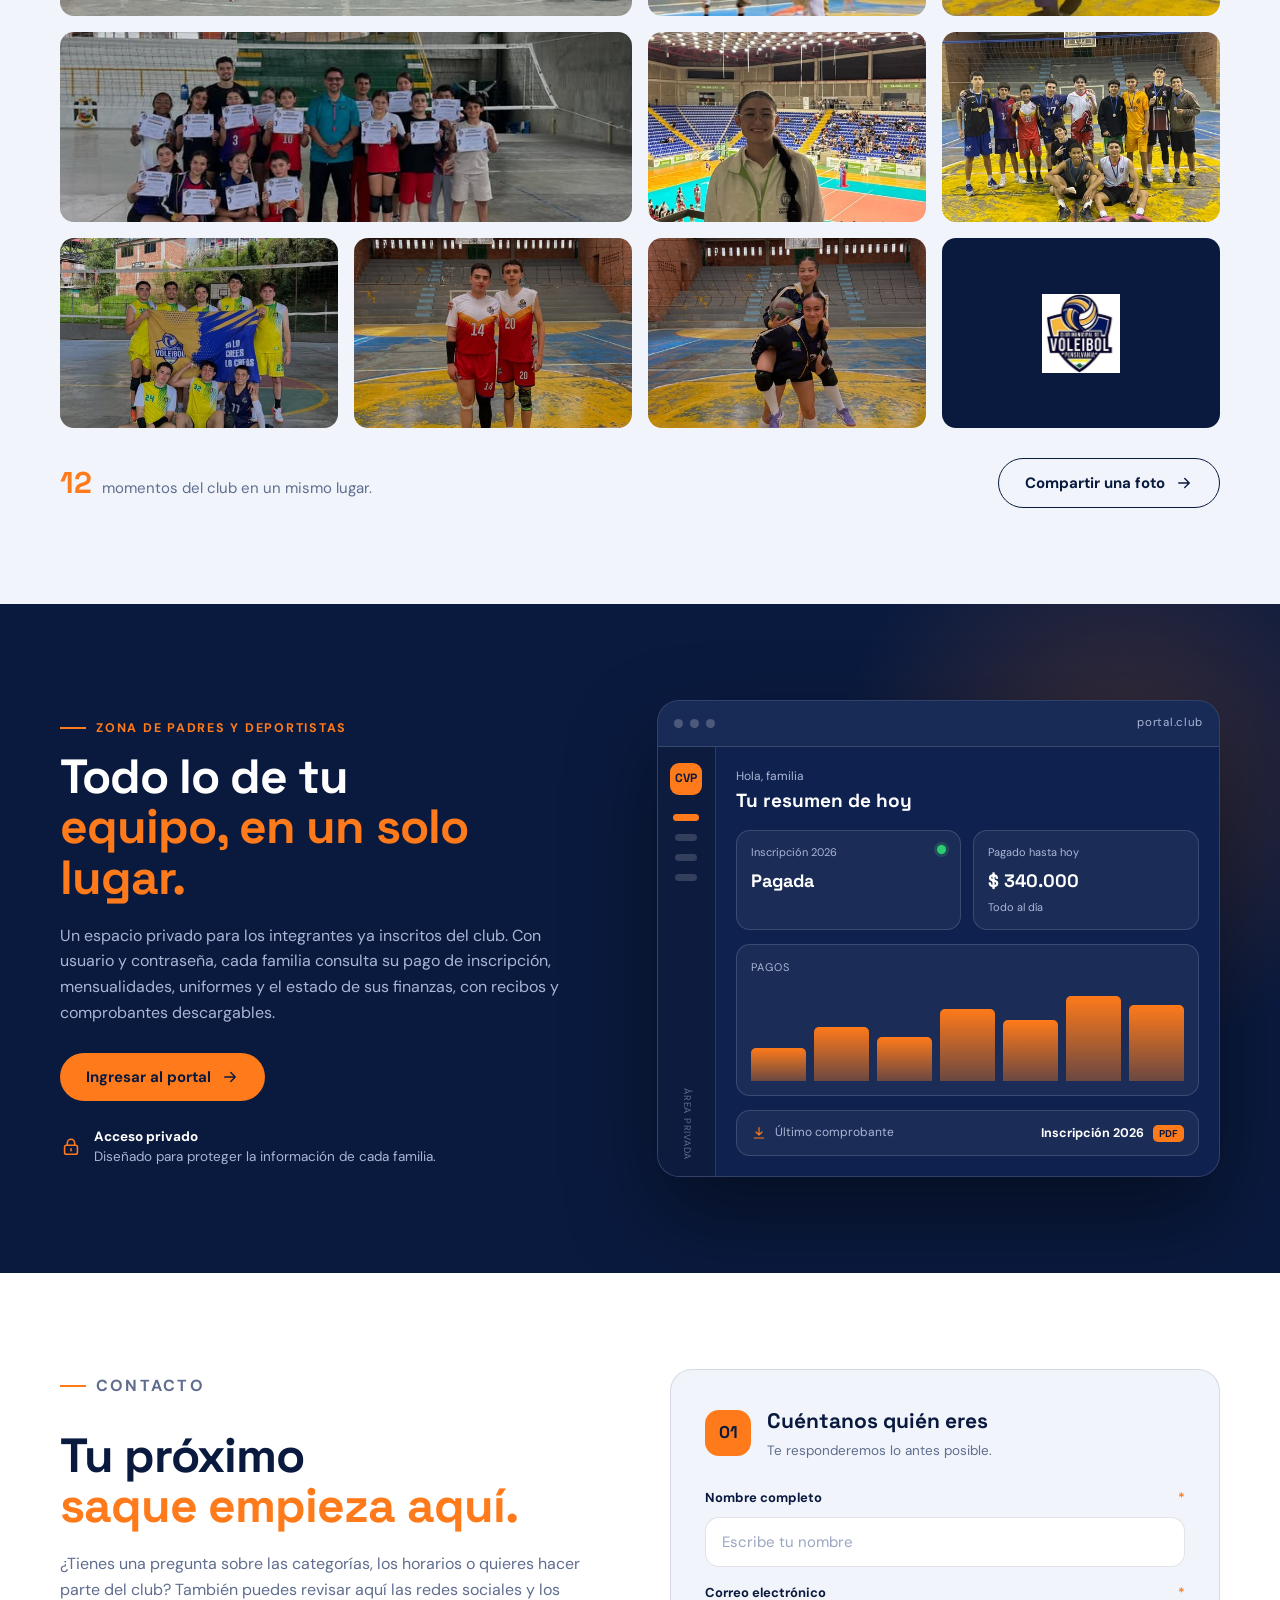
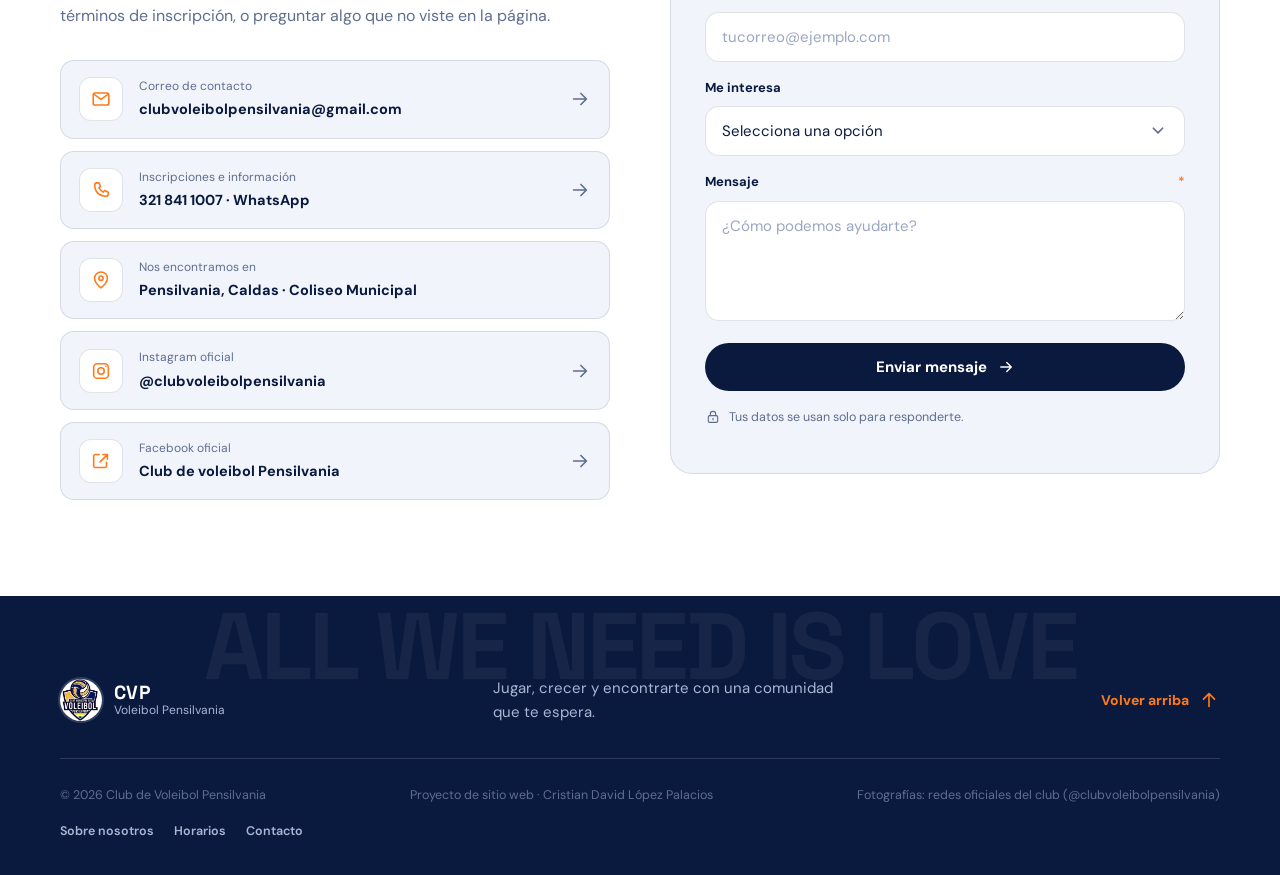
==== commit e8c22815: "Resaltar la fecha de creacion del club y completar la historia - Bloque destacado con la fecha de cr" ====
--- a/index.html
+++ b/index.html
@@ -174,6 +174,18 @@
       </div>
       <p class="section-intro">Todo empezó en 2015 con una escuela de formación gratuita en las instituciones educativas del municipio. Hoy somos un club con más de 95 deportistas, reconocimiento deportivo y afiliación a la Liga Caldense de Voleibol.</p>
     </div>
+<div class="history-birth">
+          <div class="history-birth-date">
+            <span class="history-birth-label">Fecha de creación del club</span>
+            <strong class="history-birth-day">30</strong>
+            <span class="history-birth-month">Abril 2022</span>
+          </div>
+          <div class="history-birth-body">
+            <h3>El día que nació el club</h3>
+            <p>Todo lo anterior fue preparación. El <strong>30 de abril de 2022</strong>, mediante la Resolución 2018, el club recibió el reconocimiento deportivo y la escuela de formación se convirtió oficialmente en club.</p>
+          </div>
+        </div>
+
     <div class="timeline">
       <article class="timeline-item">
         <div class="timeline-marker"><span>2015</span></div>
@@ -185,6 +197,10 @@
             <li>Partidos amistosos con Mariquita, Puerto Salgar y Puerto Triunfo para subir el nivel de los jugadores.</li>
             <li>18 deportistas, todos en fase escolar secundaria.</li>
           </ul>
+          <figure class="history-photo">
+            <img src="assets/historia-2015-superrate.jpg" alt="Equipo del club junto a la pancarta de la Gobernación de Caldas en los Juegos Supérate Intercolegiados" loading="lazy">
+            <figcaption>El equipo en los Juegos Supérate Intercolegiados de Caldas.</figcaption>
+          </figure>
         </div>
       </article>
 
@@ -198,6 +214,10 @@
             <li>La gestión se hizo con rifas, boletas y ventas de comidas para comprar la utilería necesaria.</li>
             <li>Entre 2020 y 2021 se jugaron partidos amistosos en Puerto Salgar, Mariquita, Fresno, Victoria, Risaralda, Viterbo, Samaná y Dorada.</li>
           </ul>
+          <figure class="history-photo">
+            <img src="assets/historia-entrenamiento.jpg" alt="Entrenamiento del club en el Coliseo Municipal de Pensilvania" loading="lazy">
+            <figcaption>Entrenamiento en el Coliseo Municipal, el escenario donde entrenamos.</figcaption>
+          </figure>
         </div>
       </article>
 
@@ -242,28 +262,48 @@
         <div class="timeline-marker"><span>Hoy</span></div>
         <div class="timeline-body">
           <h3>Un club que sigue creciendo</h3>
-          <p>El club cuenta con aproximadamente <strong>95 deportistas</strong>. David Felipe Cortés es presidente y director técnico, y cuenta con un técnico en recreación y deporte, más de 120 horas de clínicas de especialización técnica y táctica, y casi 10 años de experiencia entrenando distintas categorías.</p>
+          <p>El club cuenta con aproximadamente <strong>95 deportistas</strong>. David Felipe Cortés es presidente y director técnico, y cuenta con un técnico en recreación y deporte, más de 120 horas de clínicas de especialización técnica y táctica, y casi 10 años de experiencia entrenando distintas categorías. Actualmente cursa una <strong>licenciatura en Cultura Física y Deporte</strong>.</p>
           <ul class="timeline-points">
             <li>Participación activa en torneos departamentales, nacionales y relampagos.</li>
             <li>Continuamos con el proceso de Liga Caldense para llevar talentos del municipio a-las-competiciones-nacionales.</li>
           </ul>
+          <figure class="history-photo">
+            <img src="assets/historia-sesion-padres.jpg" alt="Sesión de entrenamiento del club con las familias mirando desde las gradas" loading="lazy">
+            <figcaption>Sesión de entrenamiento con las familias acompañando desde las gradas.</figcaption>
+          </figure>
+        </div>
+      </article>
+
+      <article class="timeline-item">
+        <div class="timeline-marker"><span>Siguiente</span></div>
+        <div class="timeline-body">
+          <h3>En lo que seguimos trabajando</h3>
+          <ul class="timeline-points">
+            <li>Un campamento con jugadores de la <strong>selección Colombia</strong>, para que nuestros deportistas tengan contacto directo con el nivel de alto rendimiento.</li>
+            <li>Torneos internos para incentivar la comunidad deportiva del municipio.</li>
+            <li>Participación en torneos nacionales y relámpagos, con clubes de otras ciudades y departamentos.</li>
+            <li>Seguir en todos los torneos departamentales que nos inviten y continuar el proceso de Liga Caldense para llevar grandes talentos del municipio.</li>
+          </ul>
         </div>
       </article>
     </div>
-    <figure class="history-photo">
-        <img src="assets/historia-2015-superrate.jpg" alt="Equipo del club junto a la pancarta de la Gobernación de Caldas en los Juegos Supérate Intercolegiados" loading="lazy">
-        <figcaption>El equipo en los Juegos Supérate Intercolegiados de Caldas.</figcaption>
-      </figure>
-
-      <figure class="history-photo">
-        <img src="assets/historia-entrenamiento.jpg" alt="Entrenamiento del club en el Coliseo Municipal de Pensilvania" loading="lazy">
-        <figcaption>Entrenamiento en el Coliseo Municipal, el escenario donde entrenamos.</figcaption>
-      </figure>
-
-      <figure class="history-photo">
-        <img src="assets/historia-sesion-padres.jpg" alt="Sesión de entrenamiento del club con las familias mirando desde las gradas" loading="lazy">
-        <figcaption>Sesión de entrenamiento con las familias acompañando desde las gradas.</figcaption>
-      </figure>
+
+      <div class="history-gallery">
+<figure class="history-photo">
+          <img src="assets/historia-equipo-completo.jpg" alt="Equipo del club con los uniformes oficiales en una cancha techada" loading="lazy">
+          <figcaption>El equipo completo con sus uniformes, de pie y arrodillados en la cancha.</figcaption>
+        </figure>
+
+<figure class="history-photo">
+          <img src="assets/historia-equipo-oficial.jpg" alt="Plantilla del club reunida sobre la cancha con los uniformes de la liga" loading="lazy">
+          <figcaption>La plantilla reunida sobre la cancha, con los uniformes de la Liga.</figcaption>
+        </figure>
+
+<figure class="history-photo">
+          <img src="assets/historia-grupo-familias.jpg" alt="Deportistas y familiares del club reunidos en una cancha al aire libre" loading="lazy">
+          <figcaption>Deportistas y familias, los que sostienen al club.</figcaption>
+        </figure>
+      </div>
 
       <div class="history-numbers">
         <div><strong>2015</strong><small>Año en que empezo la escuela</small></div>
--- a/styles.css
+++ b/styles.css
@@ -698,6 +698,84 @@
   .history-numbers > div { padding: 20px; }
   .history-quote { padding: 18px 20px; font-size: 15px; }
   .history-photo img { aspect-ratio: 4 / 3; }
+}
+
+/* ============ Bloque de fecha de creacion ============ */
+.history-birth {
+  display: grid;
+  grid-template-columns: 200px 1fr;
+  gap: 32px;
+  align-items: center;
+  background: var(--blue-900);
+  border-radius: var(--radius);
+  padding: 34px 38px;
+  margin-bottom: 44px;
+  border-left: 5px solid var(--orange);
+}
+
+.history-birth-date { text-align: center; }
+.history-birth-label {
+  display: block;
+  color: var(--muted-light);
+  font-size: 11.5px;
+  text-transform: uppercase;
+  letter-spacing: 0.11em;
+  margin-bottom: 6px;
+}
+.history-birth-day {
+  display: block;
+  font-family: var(--font-head);
+  font-size: 76px;
+  line-height: 0.9;
+  color: var(--orange);
+}
+.history-birth-month {
+  display: block;
+  color: var(--white);
+  font-size: 17px;
+  font-weight: 600;
+  letter-spacing: 0.04em;
+  margin-top: 4px;
+}
+
+.history-birth-body h3 {
+  margin: 0 0 10px;
+  font-family: var(--font-head);
+  font-size: 25px;
+  color: var(--white);
+}
+.history-birth-body p {
+  margin: 0;
+  color: var(--muted-light);
+  font-size: 15.5px;
+  line-height: 1.65;
+}
+.history-birth-body strong { color: var(--orange); }
+
+/* ============ Galeria de la historia ============ */
+.history-gallery {
+  display: grid;
+  grid-template-columns: repeat(3, 1fr);
+  gap: 16px;
+  margin-top: 40px;
+}
+.history-gallery .history-photo { margin: 0; }
+.history-gallery .history-photo img { aspect-ratio: 4 / 3; }
+
+@media (max-width: 900px) {
+  .history-birth {
+    grid-template-columns: 1fr;
+    gap: 22px;
+    text-align: center;
+    padding: 28px 24px;
+  }
+  .history-birth-day { font-size: 62px; }
+  .history-birth-body h3 { font-size: 21px; }
+  .history-gallery { grid-template-columns: repeat(2, 1fr); }
+}
+
+@media (max-width: 620px) {
+  .history-gallery { grid-template-columns: 1fr; gap: 14px; }
 }
 
 /* ============ Categorías ============ */
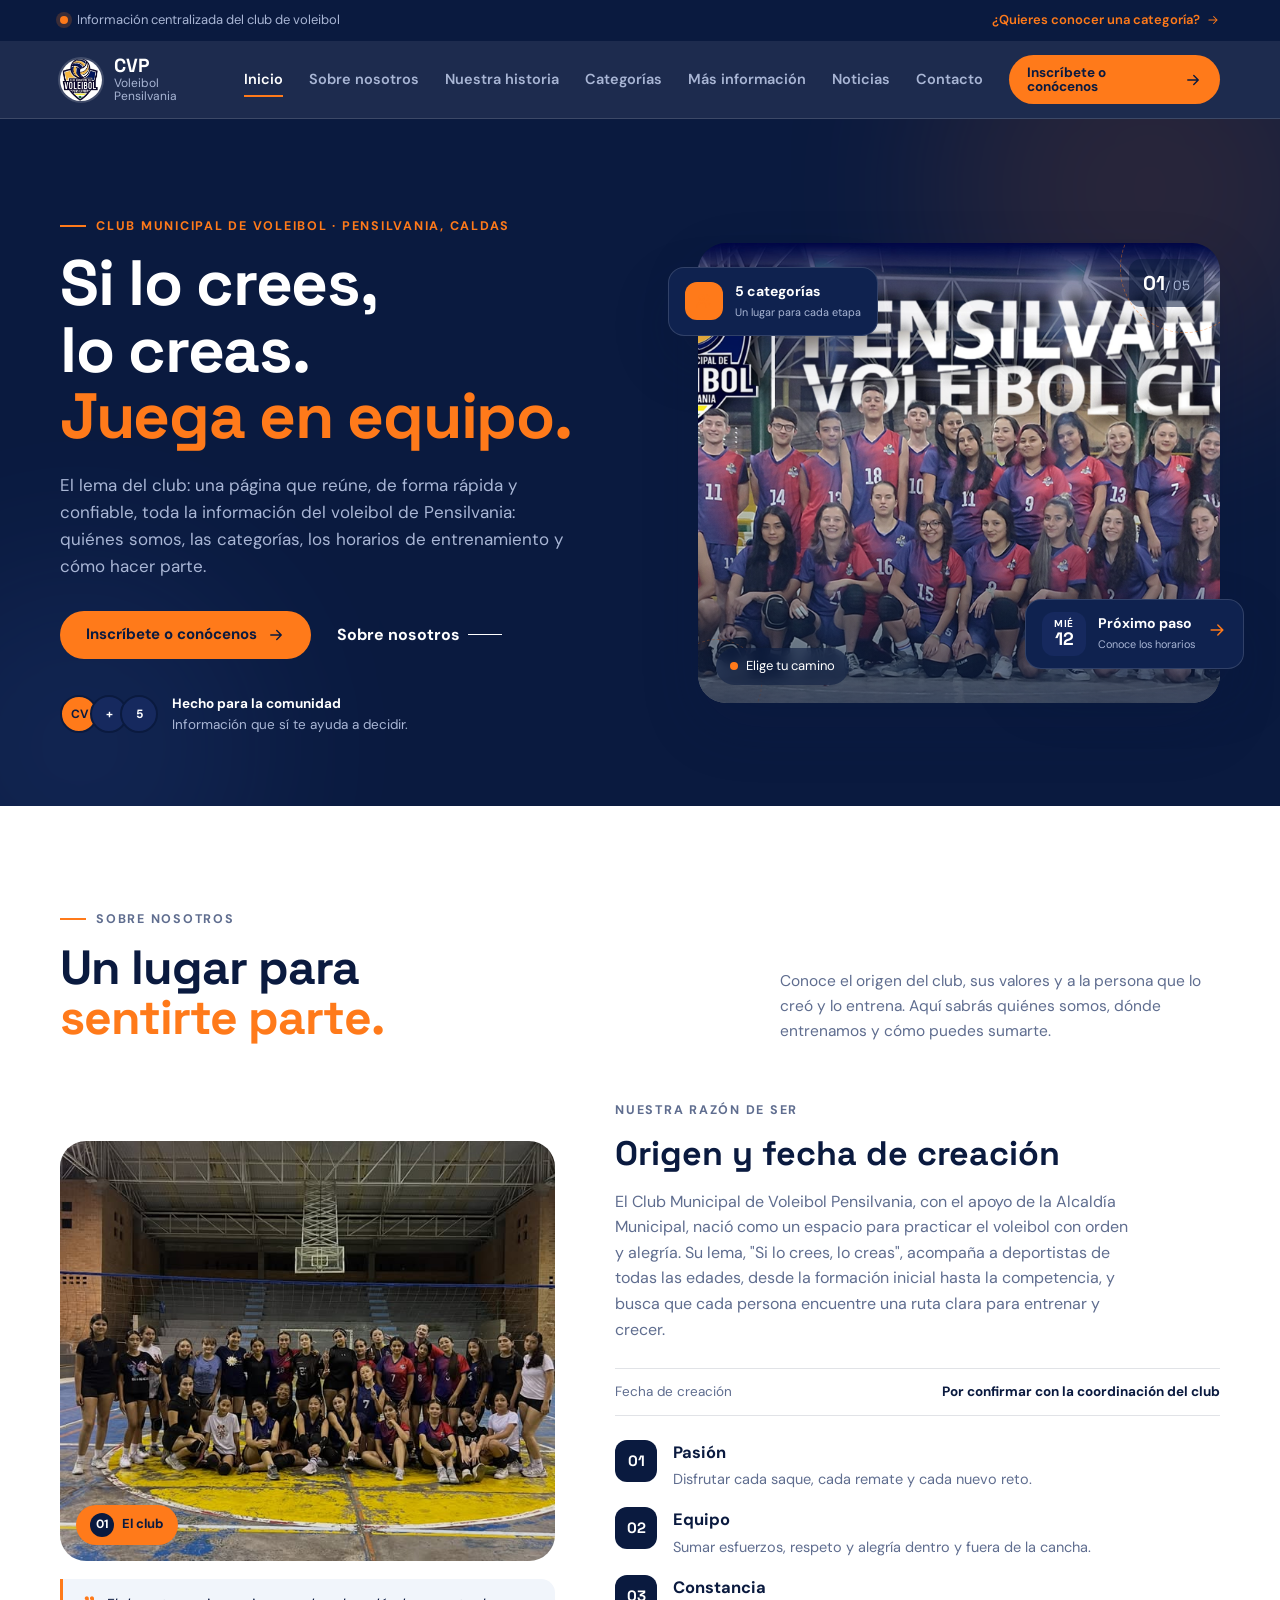
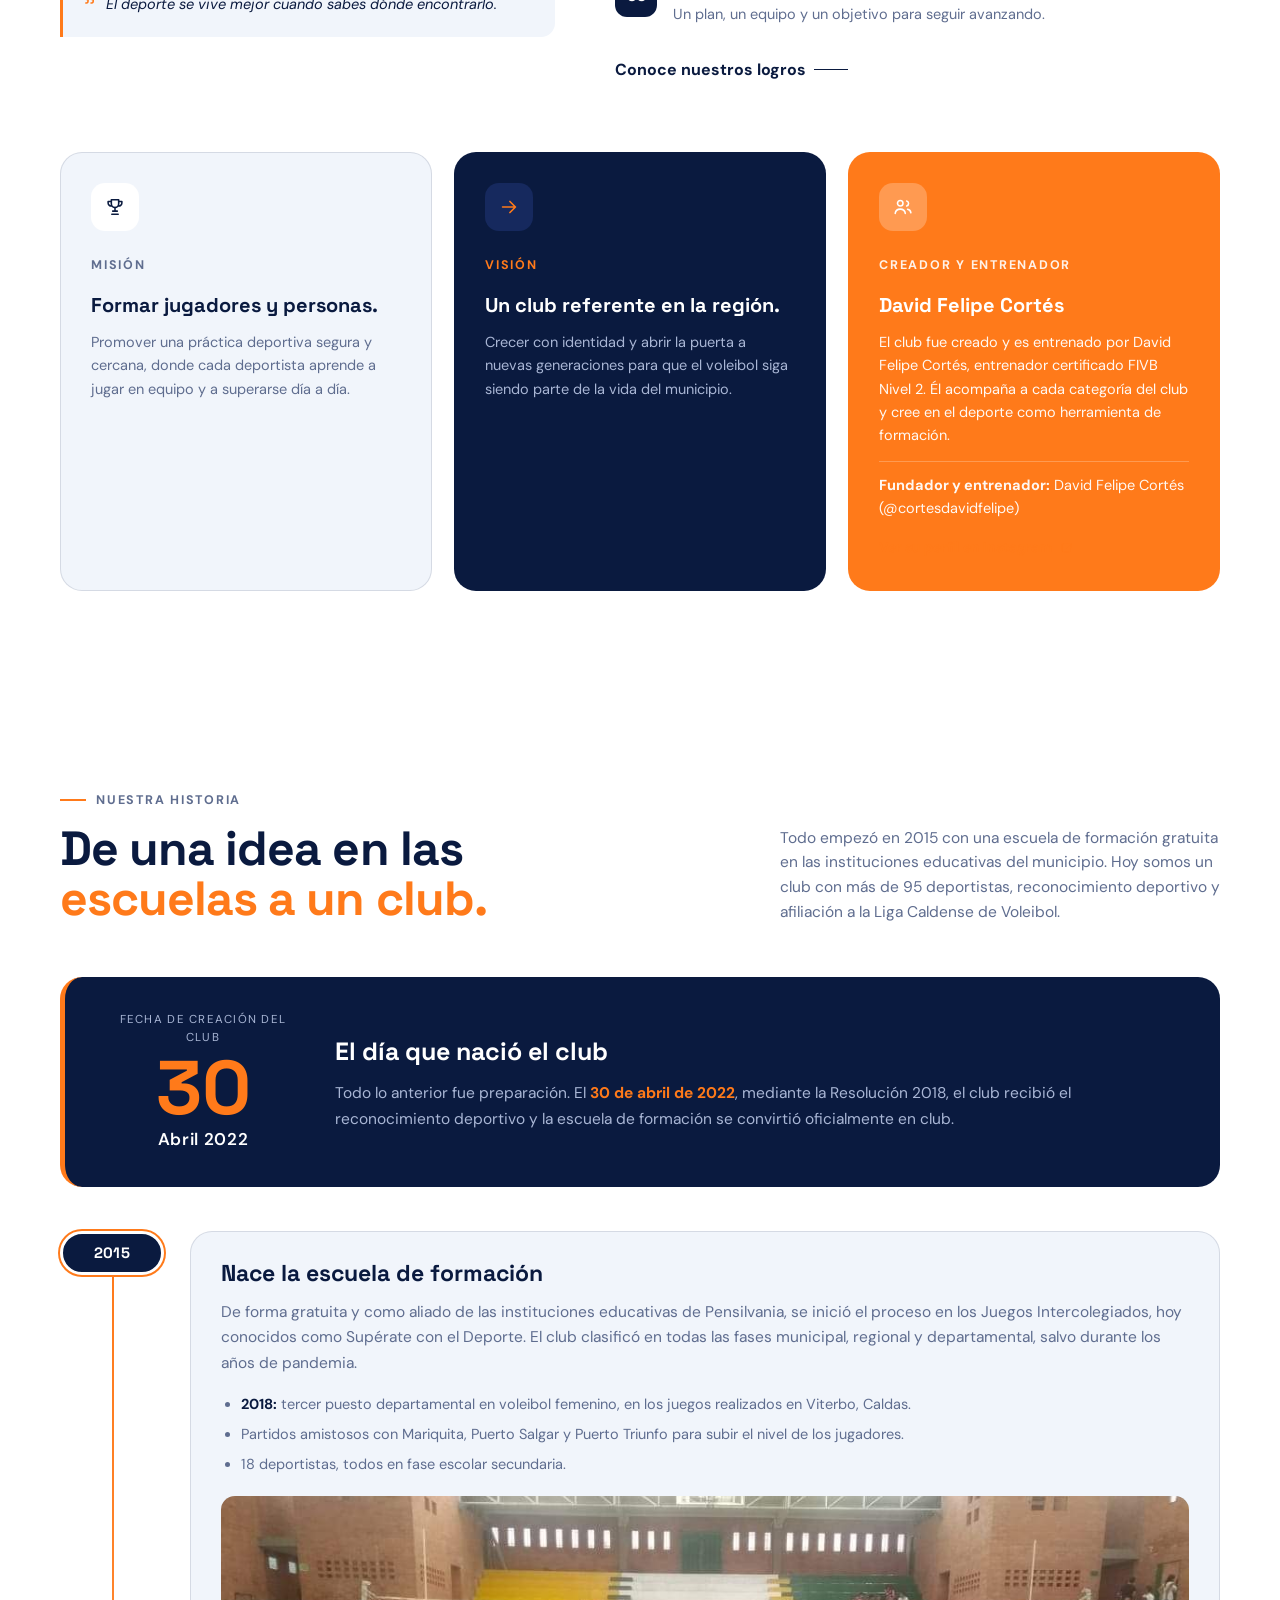
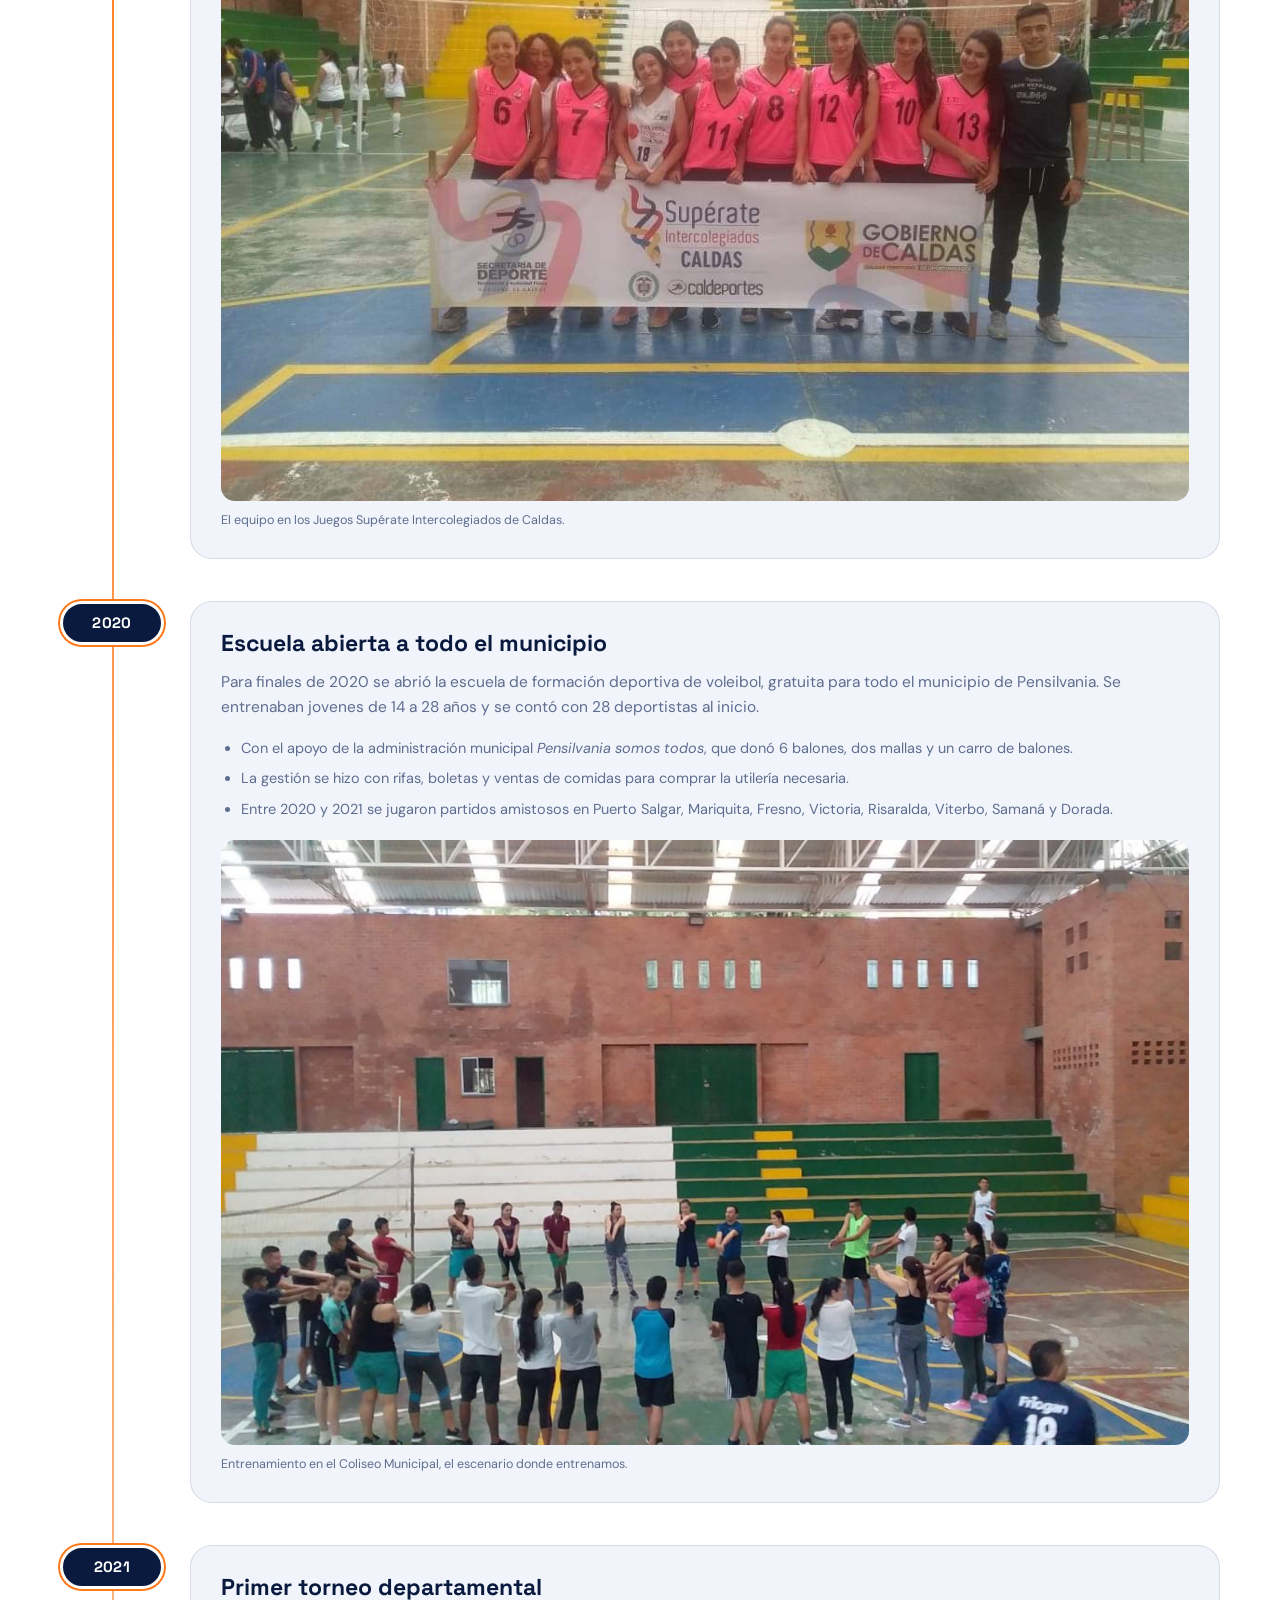
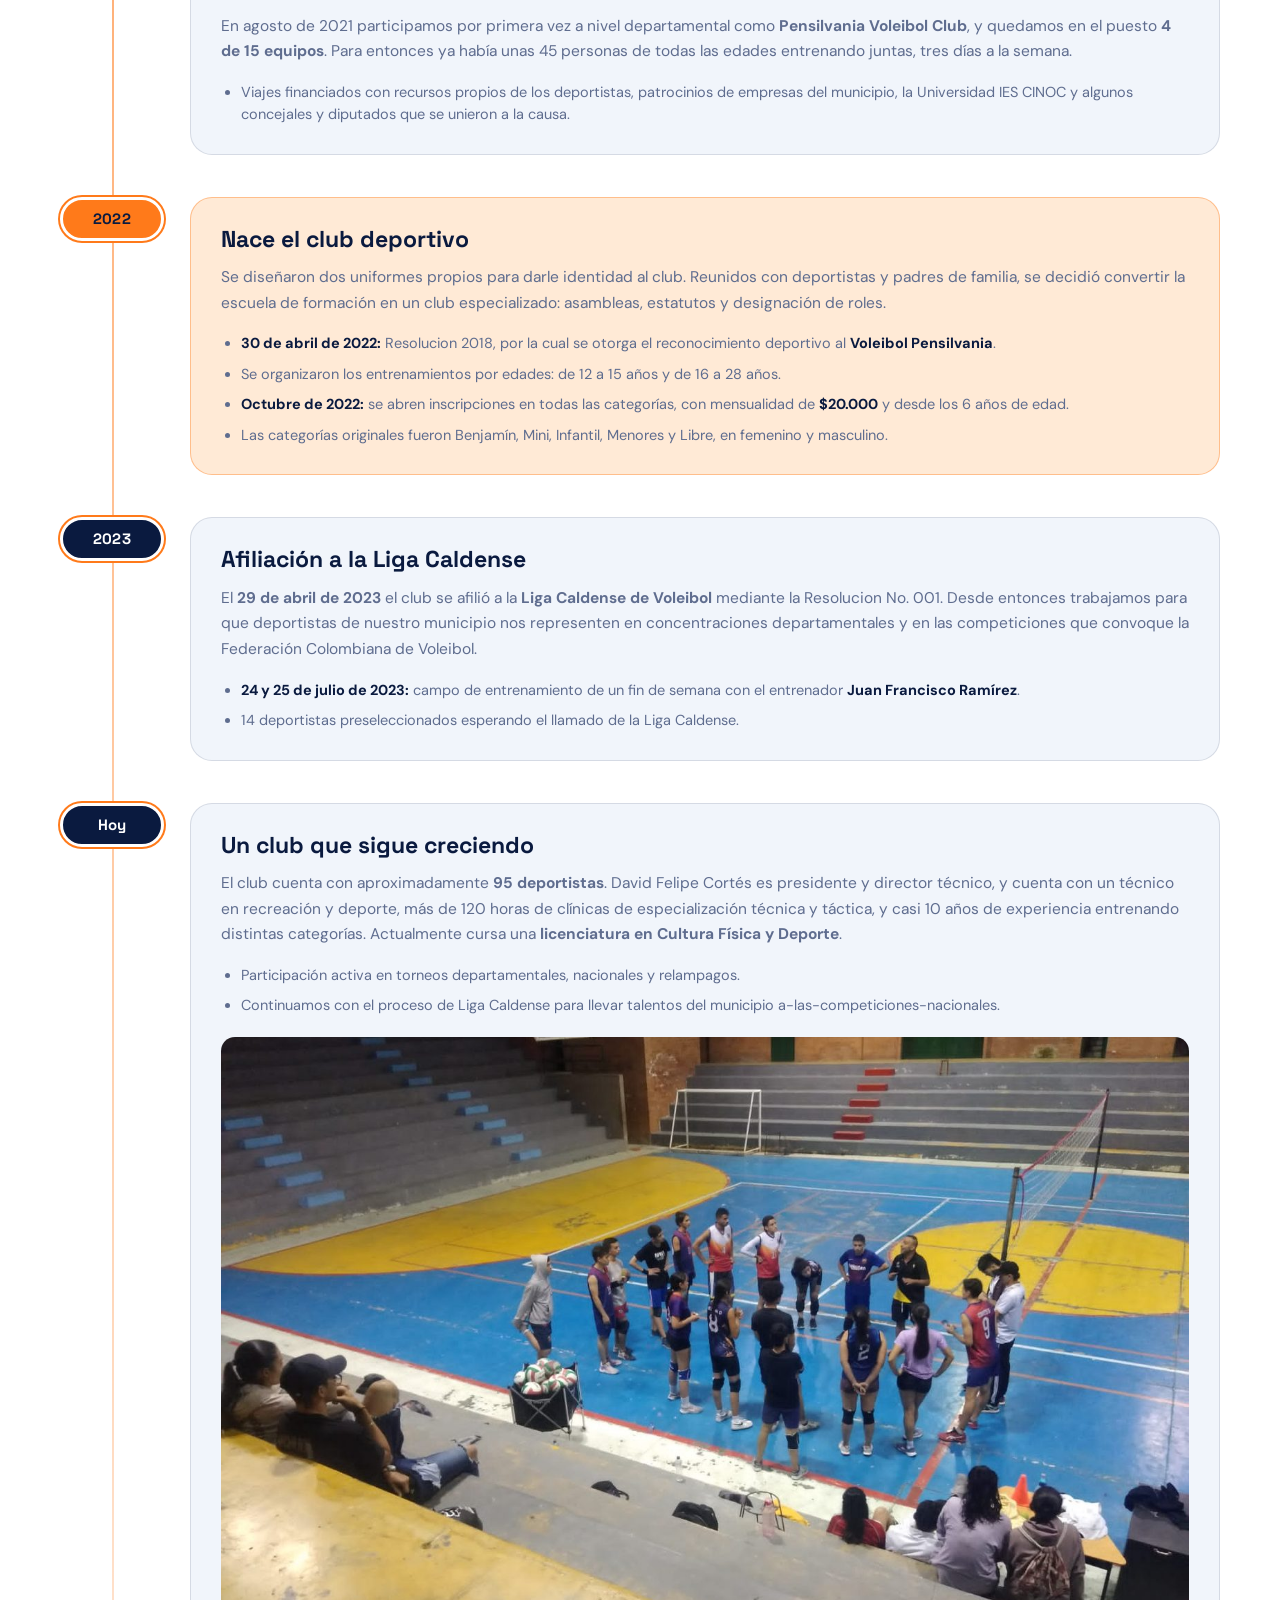
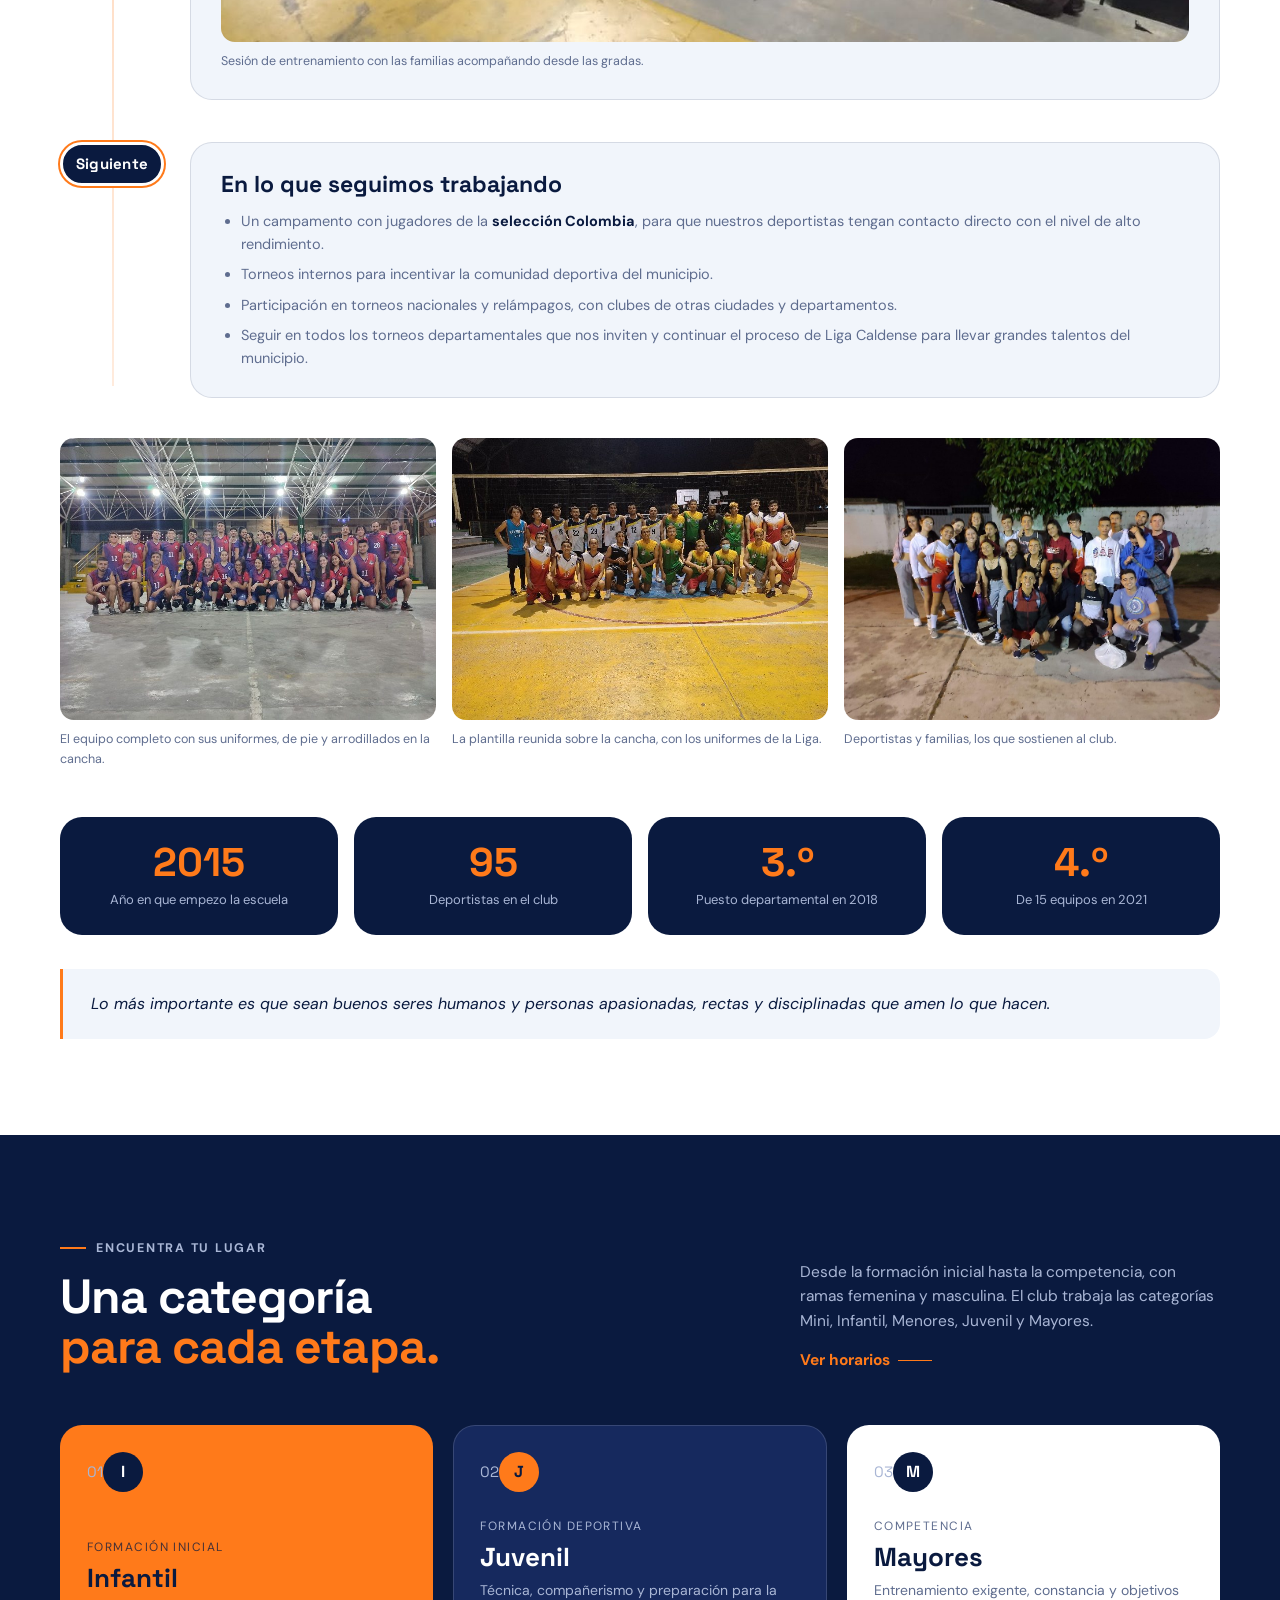
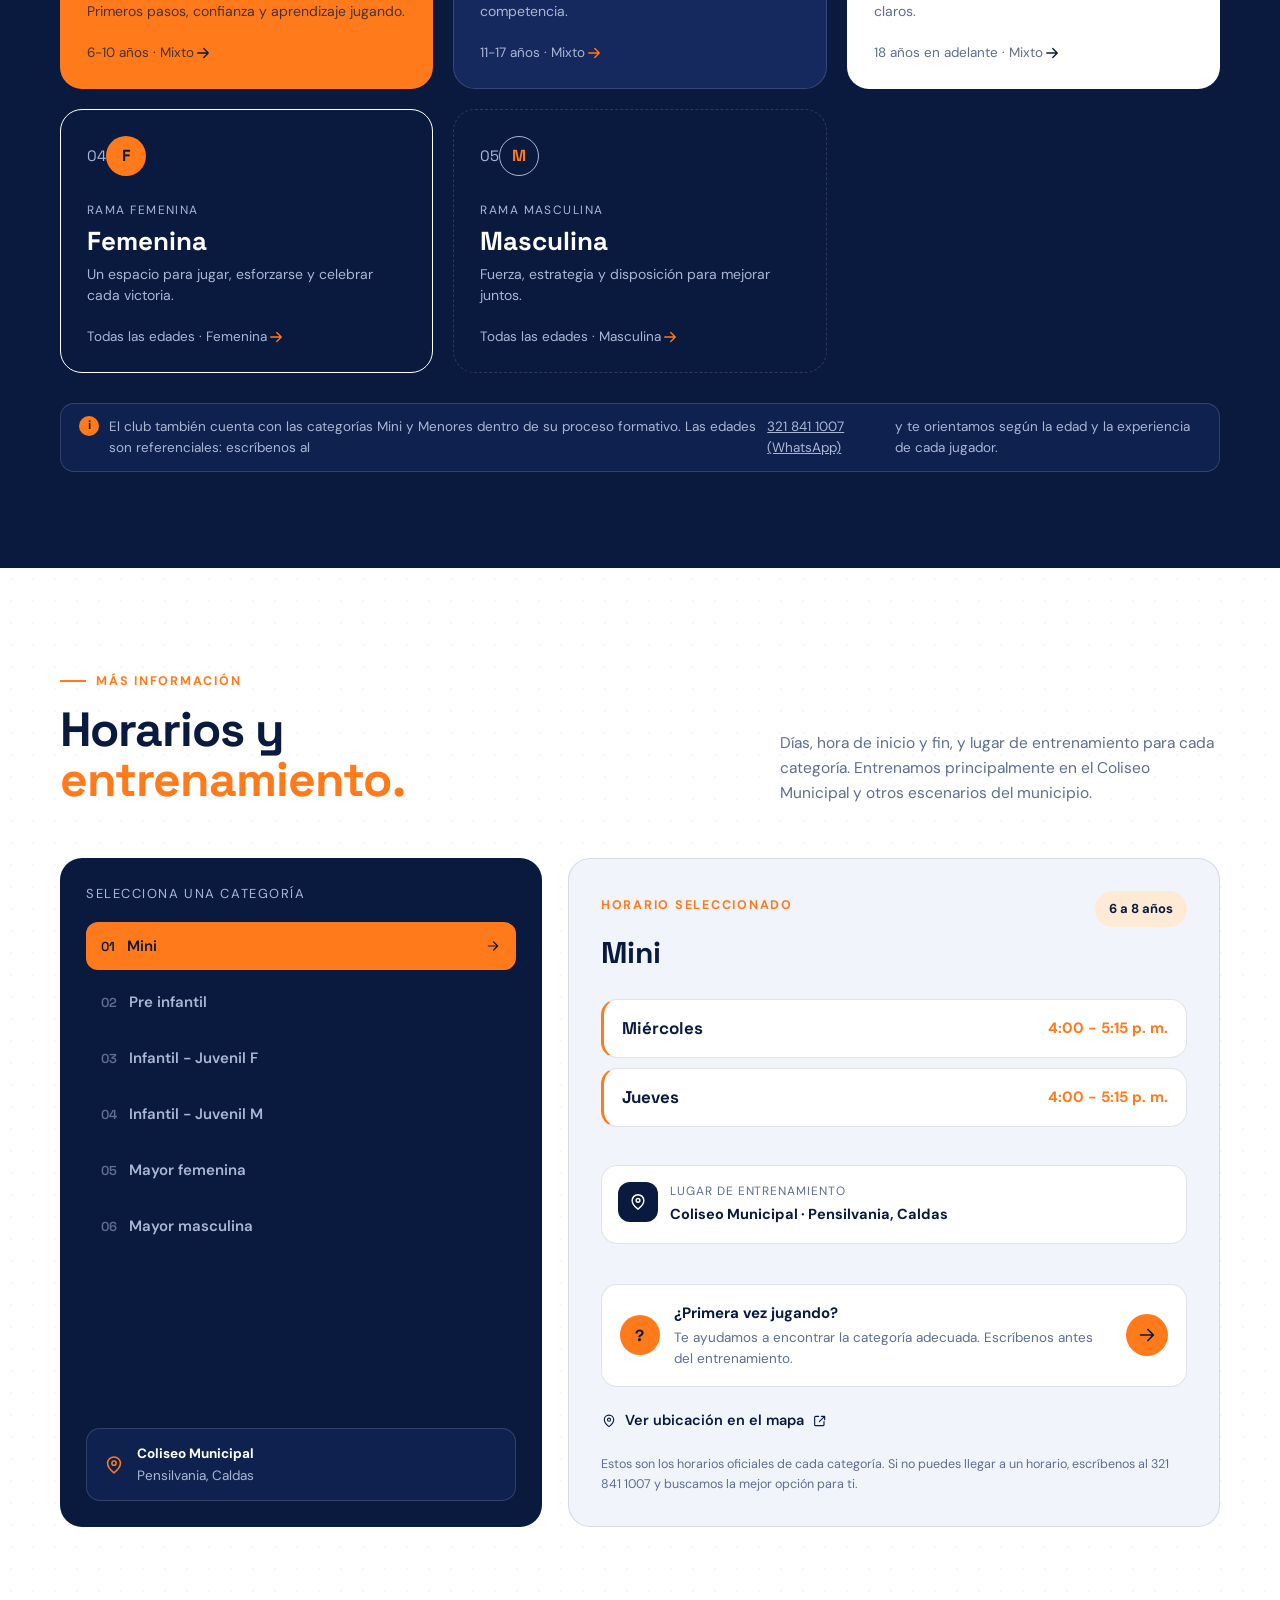
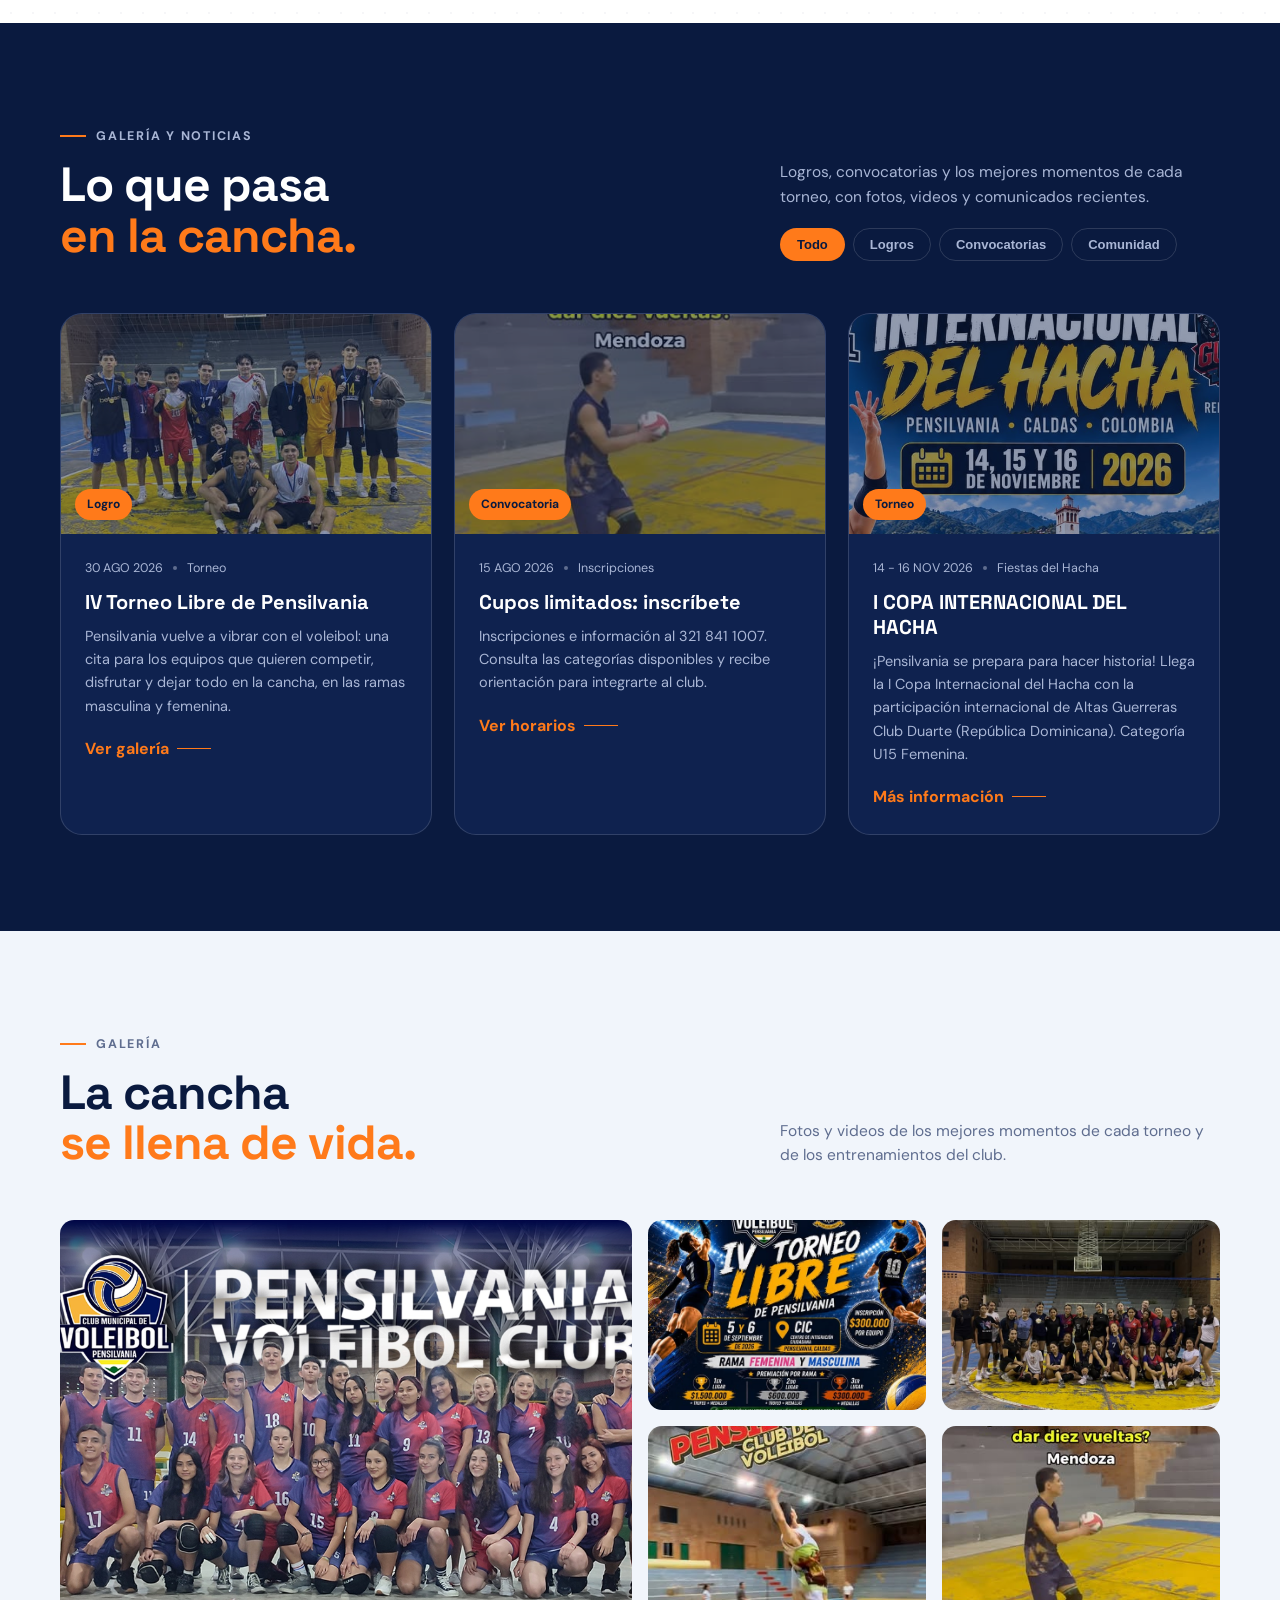
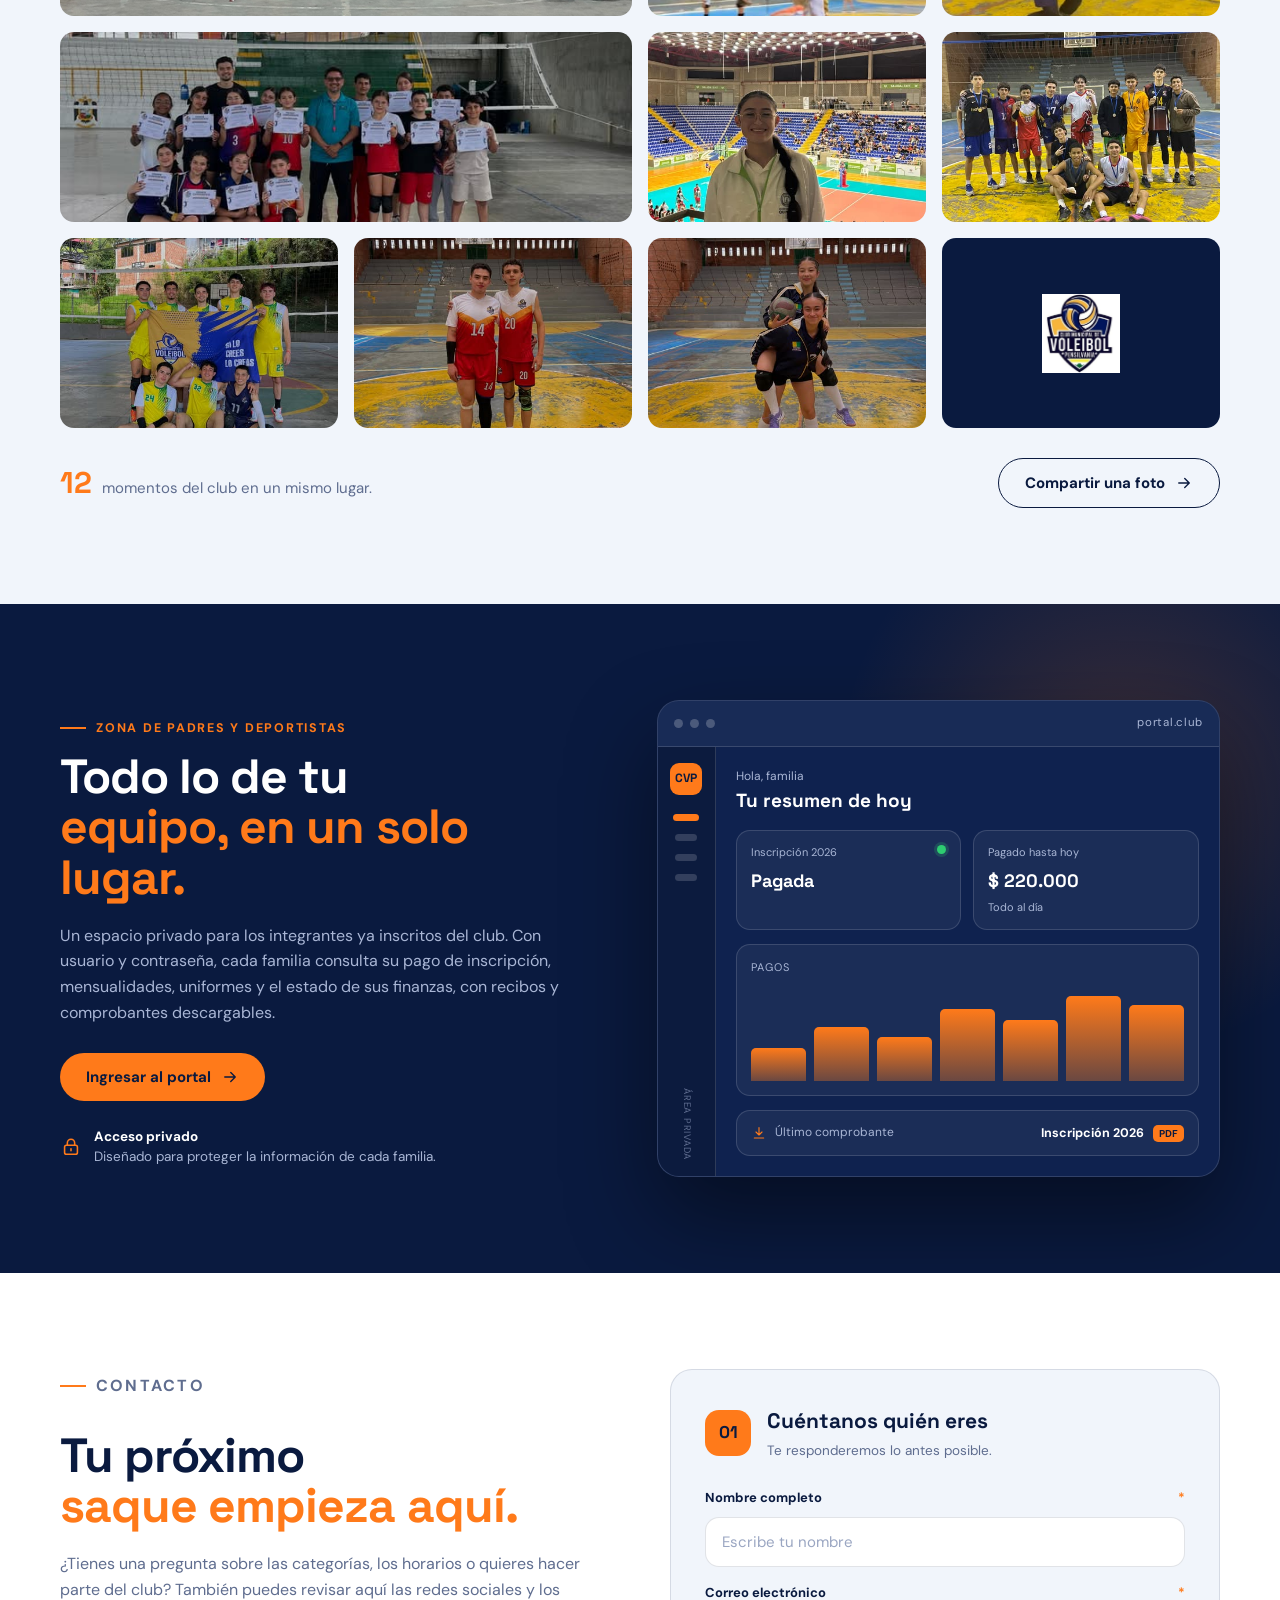
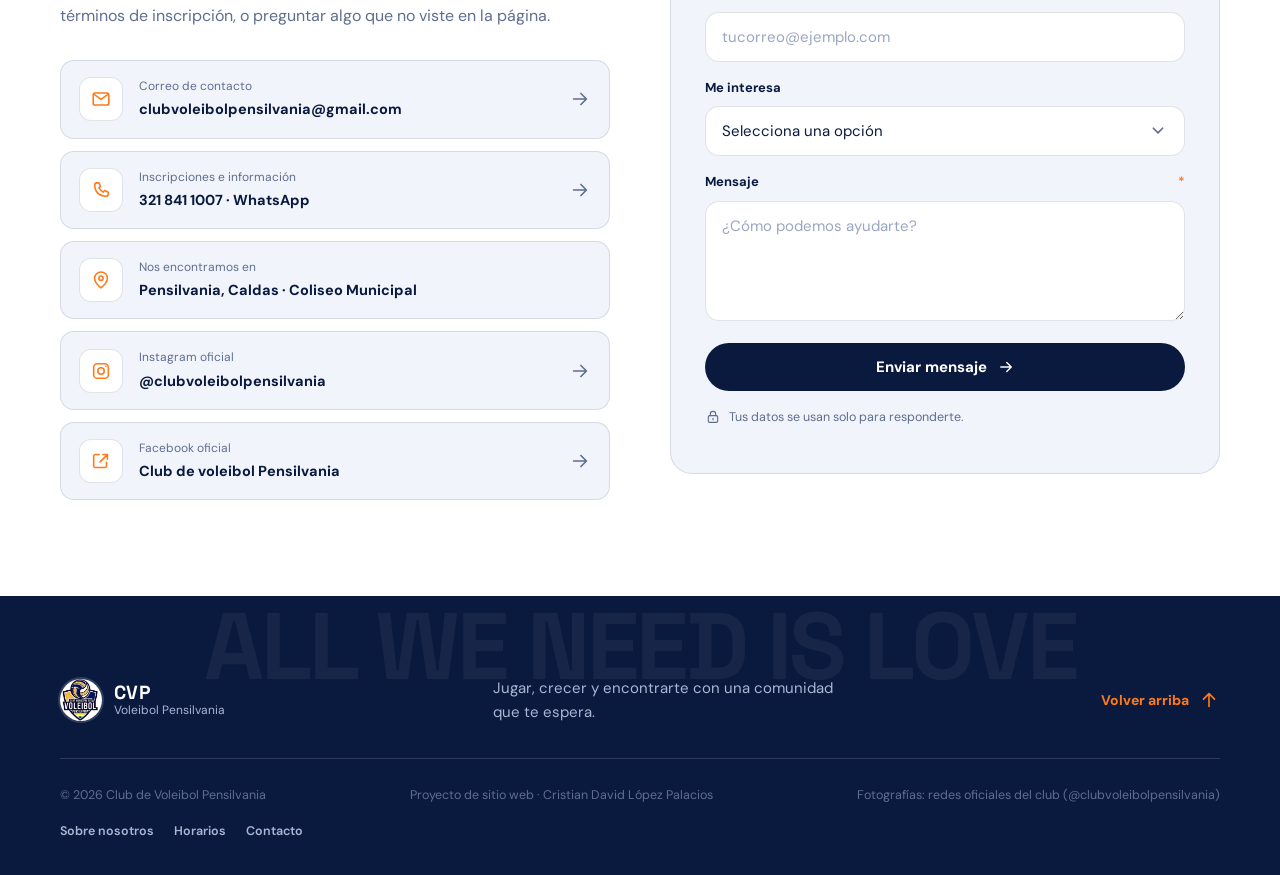
==== commit 9ada2faa: "Usar la mensualidad real de $25.000 en el portal de padres El valor de $85.000 era un dato inventado" ====
--- a/index.html
+++ b/index.html
@@ -481,7 +481,7 @@
           <div class="preview-window-bar"><span></span><span></span><span></span><small>portal.club</small></div>
           <div class="preview-window-body">
             <div class="preview-side"><div class="preview-mini-logo">CVP</div><span class="preview-side-line is-active"></span><span class="preview-side-line"></span><span class="preview-side-line"></span><span class="preview-side-line"></span><small>Área privada</small></div>
-            <div class="preview-content"><div class="preview-welcome"><span>Hola, familia</span><strong>Tu resumen de hoy</strong></div><div class="preview-stats"><div><small>Inscripción 2026</small><strong>Pagada</strong><i class="ok-dot"></i></div><div><small>Pagado hasta hoy</small><strong>$ 340.000</strong><span>Todo al día</span></div></div><div class="preview-chart"><span class="chart-label">Pagos</span><div class="chart-bars"><i style="height:36%"></i><i style="height:58%"></i><i style="height:48%"></i><i style="height:78%"></i><i style="height:66%"></i><i style="height:92%"></i><i style="height:82%"></i></div></div><div class="preview-receipt"><span><svg class="icon"><use href="#i-download"></use></svg> Último comprobante</span><b>Inscripción 2026 <em>PDF</em></b></div></div>
+            <div class="preview-content"><div class="preview-welcome"><span>Hola, familia</span><strong>Tu resumen de hoy</strong></div><div class="preview-stats"><div><small>Inscripción 2026</small><strong>Pagada</strong><i class="ok-dot"></i></div><div><small>Pagado hasta hoy</small><strong>$ 220.000</strong><span>Todo al día</span></div></div><div class="preview-chart"><span class="chart-label">Pagos</span><div class="chart-bars"><i style="height:36%"></i><i style="height:58%"></i><i style="height:48%"></i><i style="height:78%"></i><i style="height:66%"></i><i style="height:92%"></i><i style="height:82%"></i></div></div><div class="preview-receipt"><span><svg class="icon"><use href="#i-download"></use></svg> Último comprobante</span><b>Inscripción 2026 <em>PDF</em></b></div></div>
           </div>
         </div>
       </div>
@@ -597,16 +597,16 @@
         </div>
         <div class="dashboard-summary">
           <div><small>Estado de cuenta</small><strong>Al día</strong><span class="dashboard-status">Sin pendientes</span></div>
-          <div><small>Pagado en 2026</small><strong>$ 340.000</strong><span>Inscripción, mensualidades y uniforme</span></div>
-          <div><small>Próximo pago</small><strong>30 SEP</strong><span>Mensualidad · $ 85.000</span></div>
+          <div><small>Pagado en 2026</small><strong>$ 220.000</strong><span>Inscripción, mensualidades y uniforme</span></div>
+          <div><small>Próximo pago</small><strong>30 SEP</strong><span>Mensualidad · $ 25.000</span></div>
         </div>
         <div class="dashboard-card">
           <div class="dashboard-panel-head"><h3>Movimientos de dinero</h3><span>Con comprobante descargable</span></div>
           <div class="payment-row"><span><b>Inscripción 2026</b><small>15 ENE 2026 · aprobado</small></span><strong>$ 50.000</strong><button type="button" class="download-button" data-receipt="Comprobante | Inscripción 2026 | Inscripción | COP 50.000 | Estado: pagada" aria-label="Descargar comprobante de inscripción"><svg class="icon"><use href="#i-download"></use></svg></button></div>
-          <div class="payment-row"><span><b>Agosto 2026</b><small>Mensualidad · aprobado</small></span><strong>$ 85.000</strong><button type="button" class="download-button" data-receipt="Comprobante | Agosto 2026 | Mensualidad | COP 85.000 | Estado: al día" aria-label="Descargar comprobante de agosto"><svg class="icon"><use href="#i-download"></use></svg></button></div>
-          <div class="payment-row"><span><b>Julio 2026</b><small>Mensualidad · aprobado</small></span><strong>$ 85.000</strong><button type="button" class="download-button" data-receipt="Comprobante | Julio 2026 | Mensualidad | COP 85.000 | Estado: al día" aria-label="Descargar comprobante de julio"><svg class="icon"><use href="#i-download"></use></svg></button></div>
+          <div class="payment-row"><span><b>Agosto 2026</b><small>Mensualidad · aprobado</small></span><strong>$ 25.000</strong><button type="button" class="download-button" data-receipt="Comprobante | Agosto 2026 | Mensualidad | COP 25.000 | Estado: al día" aria-label="Descargar comprobante de agosto"><svg class="icon"><use href="#i-download"></use></svg></button></div>
+          <div class="payment-row"><span><b>Julio 2026</b><small>Mensualidad · aprobado</small></span><strong>$ 25.000</strong><button type="button" class="download-button" data-receipt="Comprobante | Julio 2026 | Mensualidad | COP 25.000 | Estado: al día" aria-label="Descargar comprobante de julio"><svg class="icon"><use href="#i-download"></use></svg></button></div>
           <div class="payment-row"><span><b>Uniforme 2026</b><small>Materiales · aprobado</small></span><strong>$ 120.000</strong><button type="button" class="download-button" data-receipt="Comprobante | Uniforme 2026 | Materiales | COP 120.000 | Estado: al día" aria-label="Descargar comprobante del uniforme"><svg class="icon"><use href="#i-download"></use></svg></button></div>
-          <p class="cost-note">Total pagado en 2026: $ 340.000. Consulta el detalle desde tu estado de cuenta personalizado.</p>
+          <p class="cost-note">Total pagado en 2026: $ 220.000. Consulta el detalle desde tu estado de cuenta personalizado.</p>
         </div>
         <button class="text-link dashboard-back" type="button" data-logout>Cerrar sesión <span class="link-line"></span></button>
       </div>
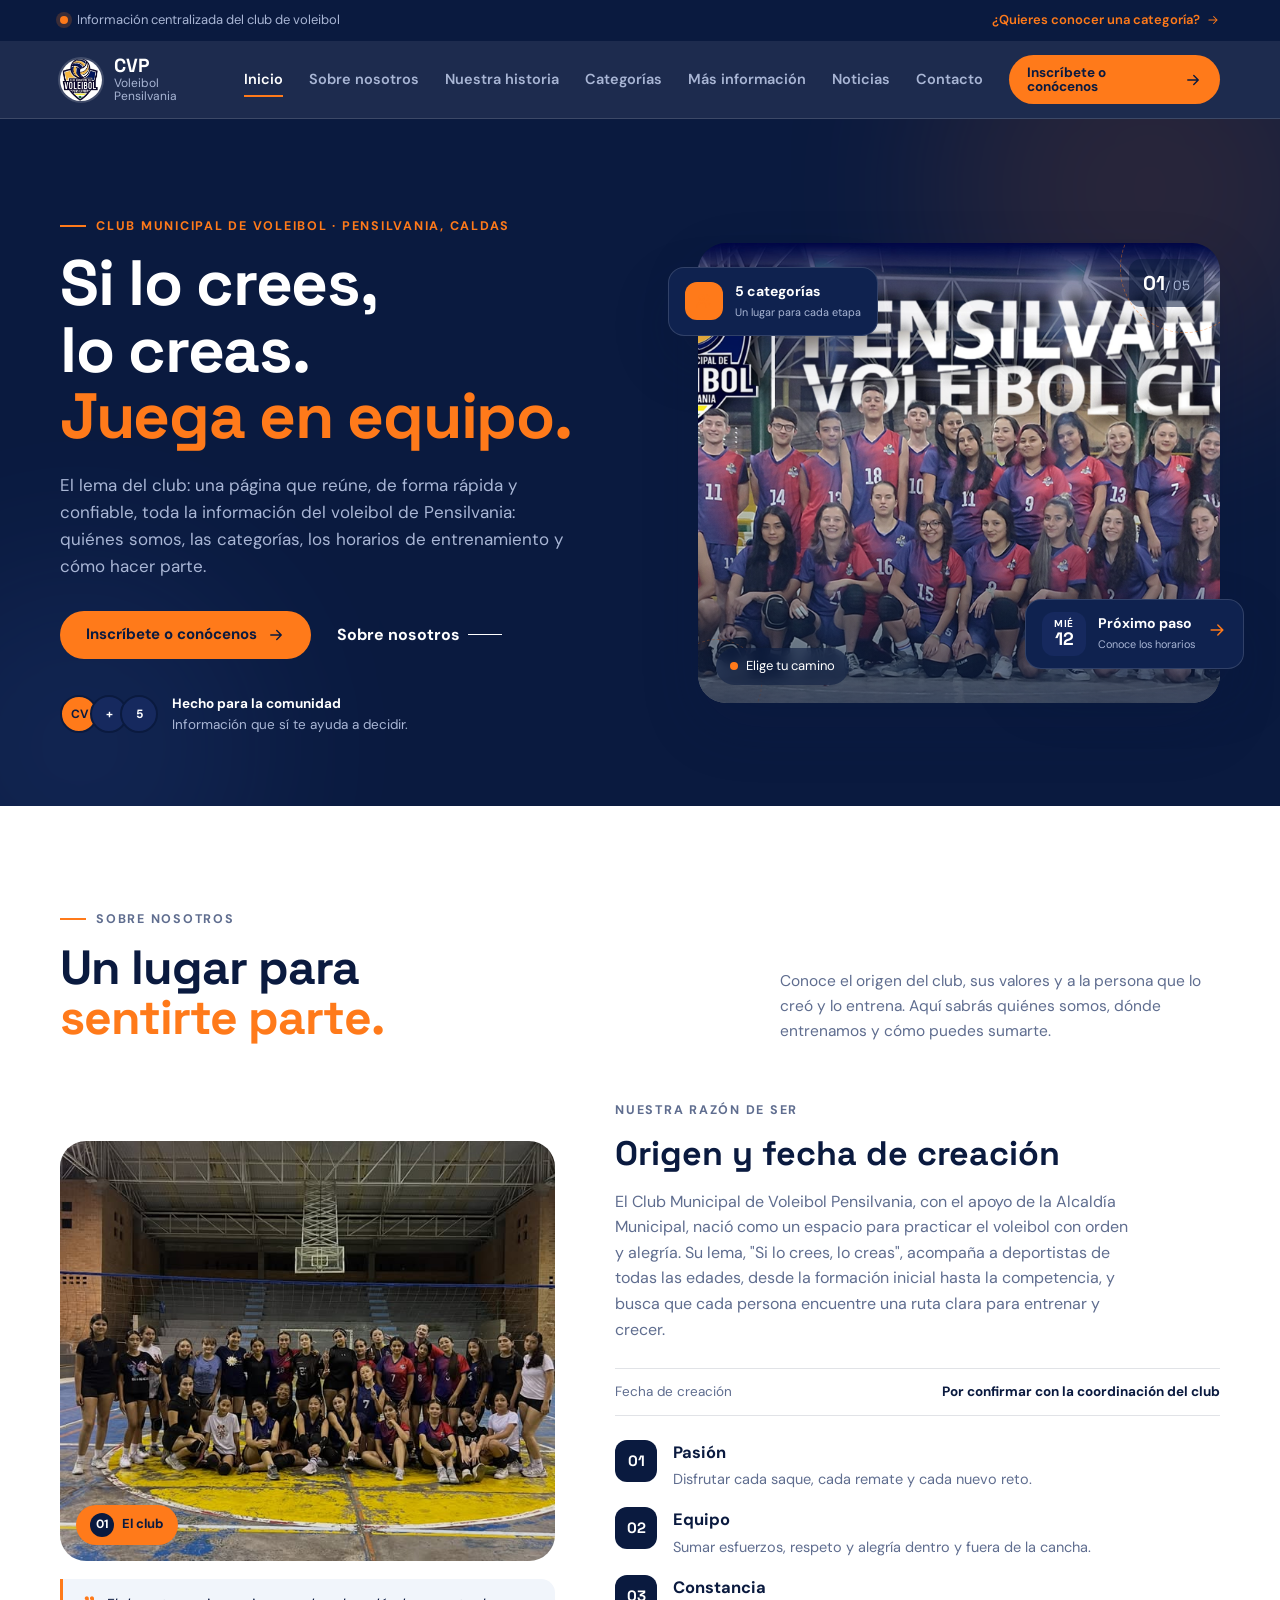
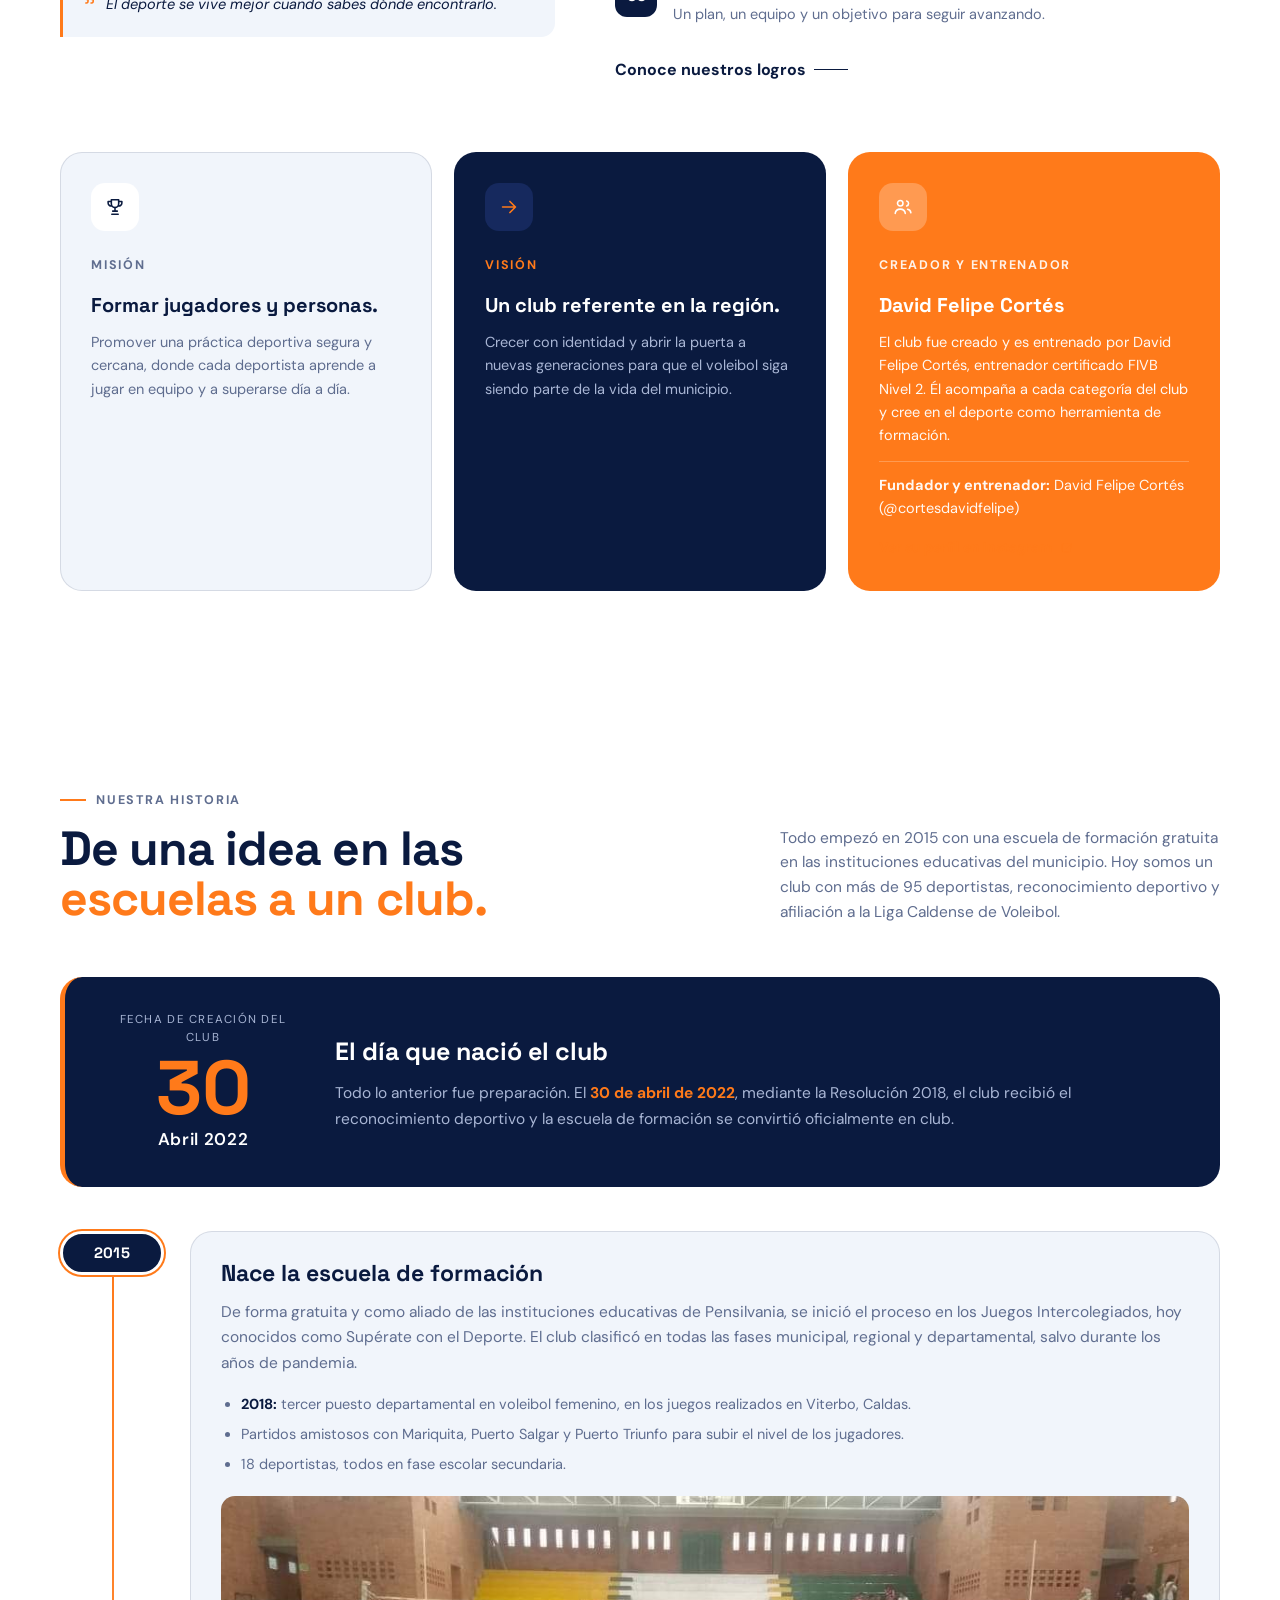
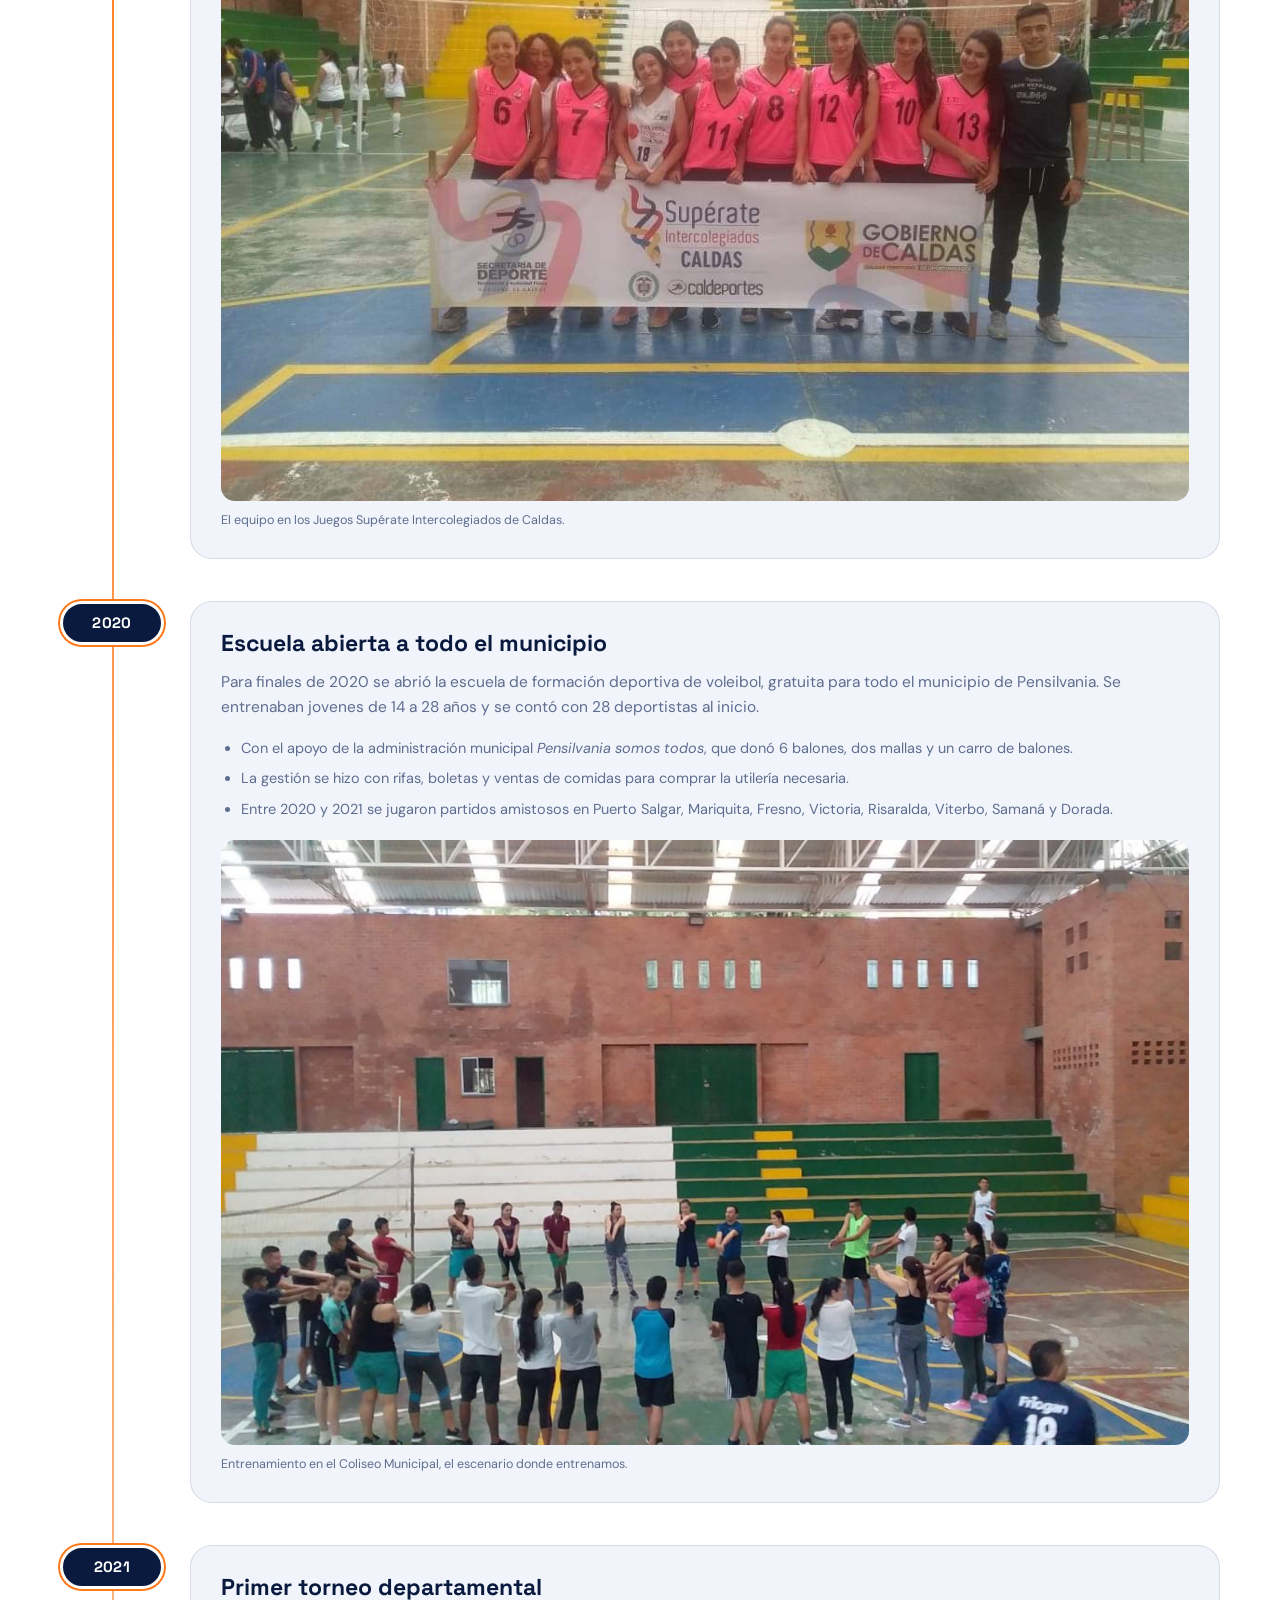
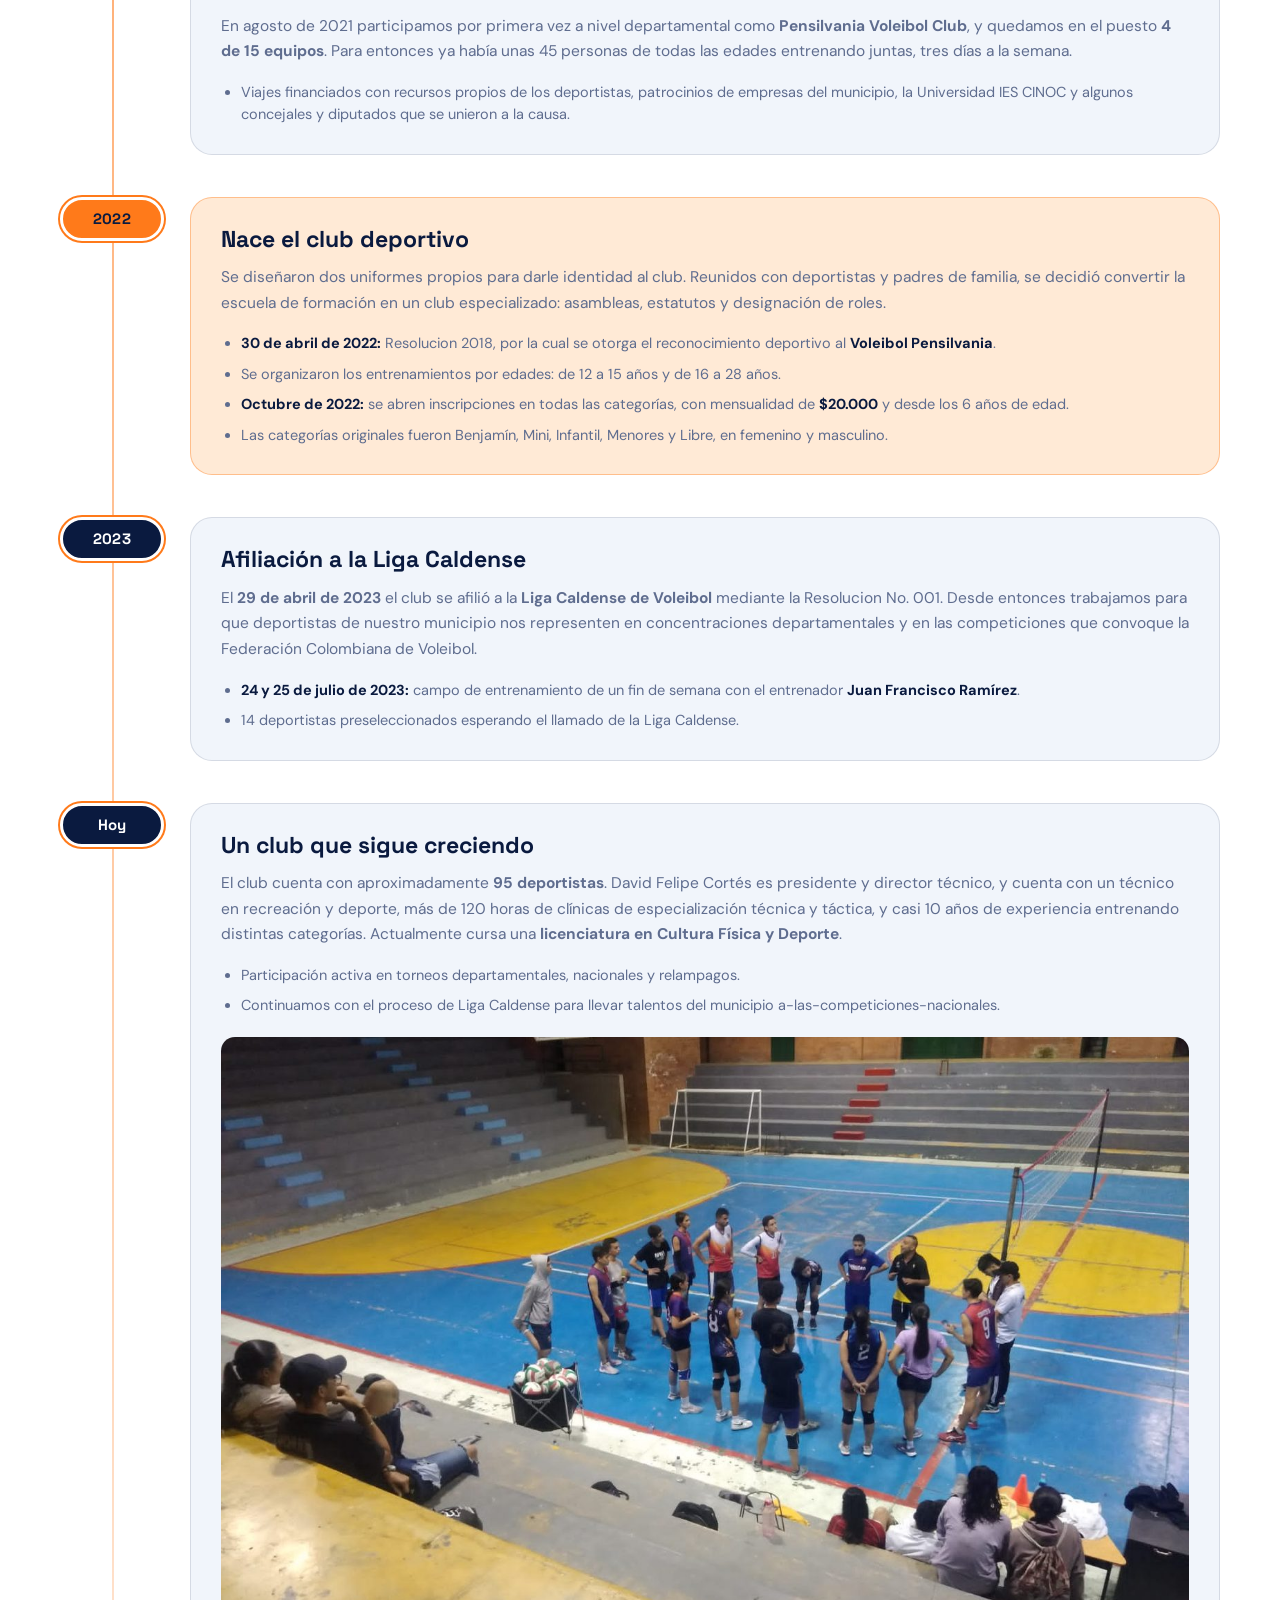
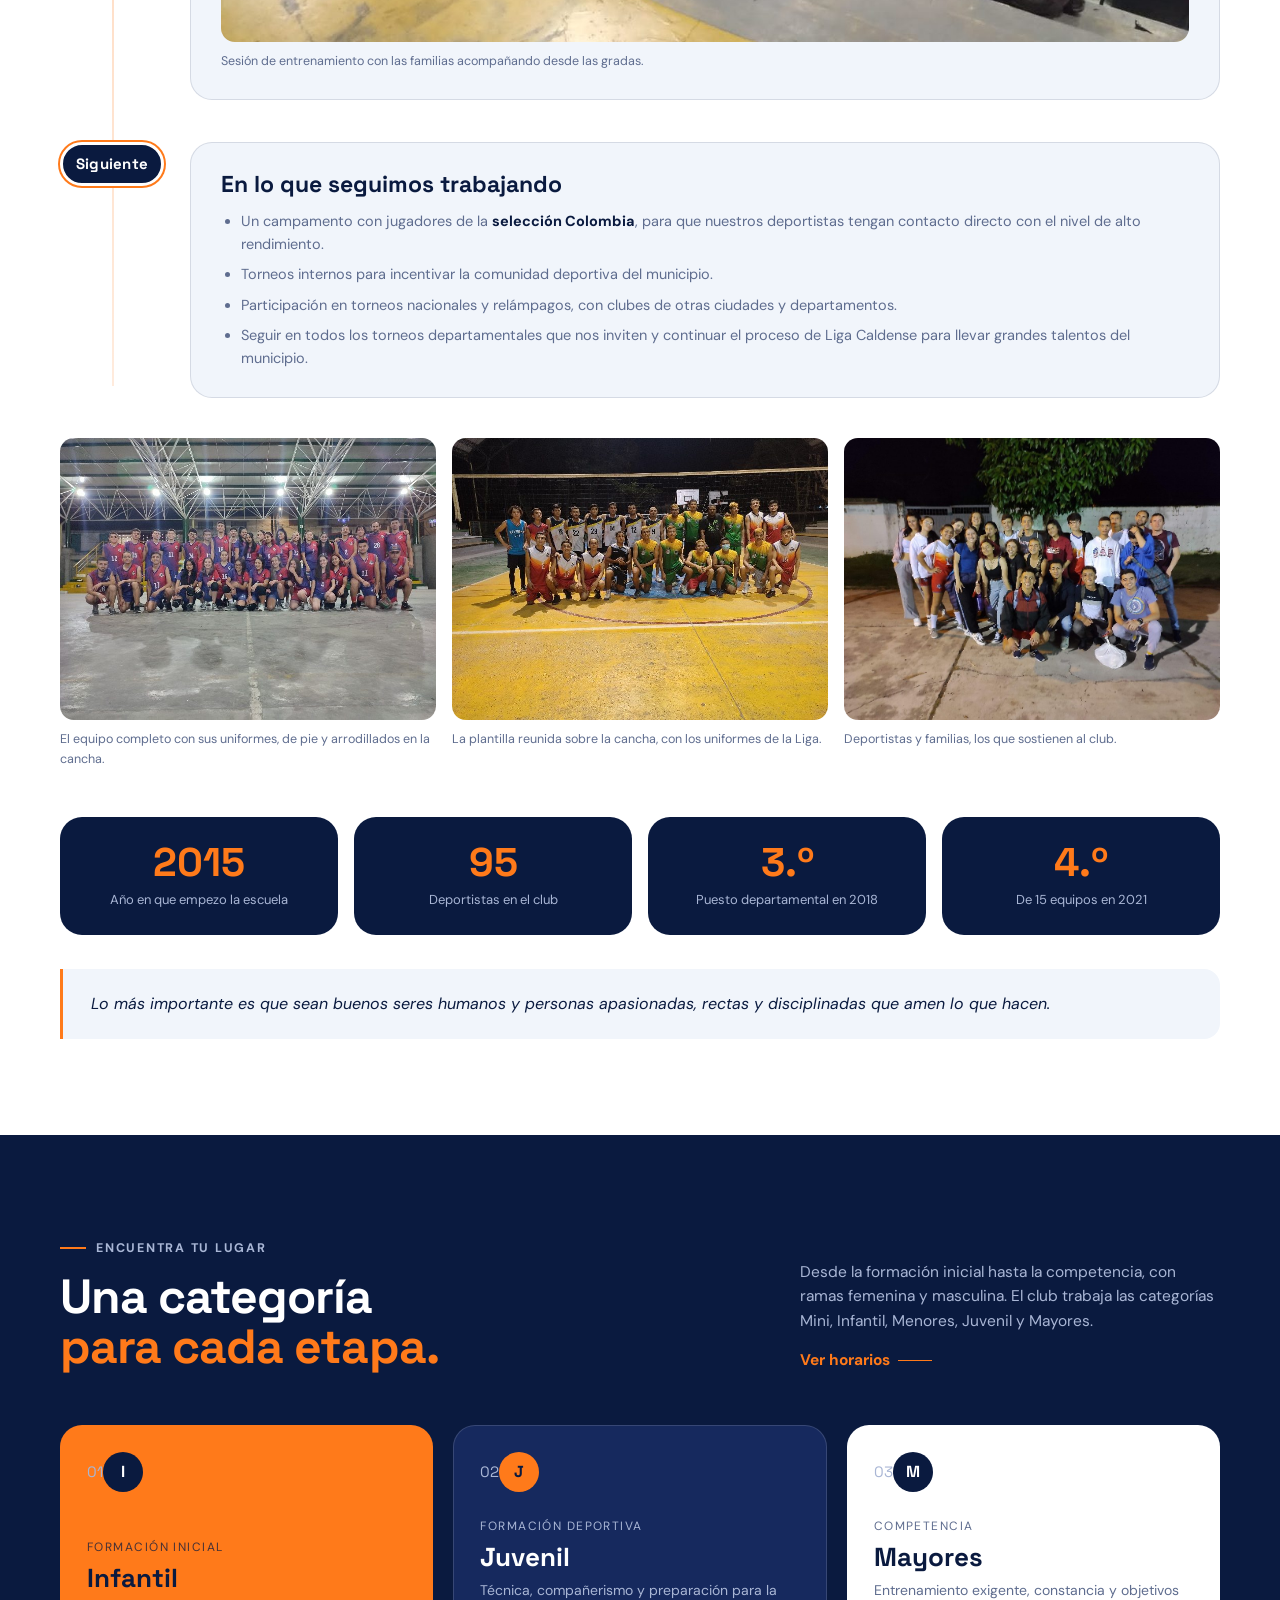
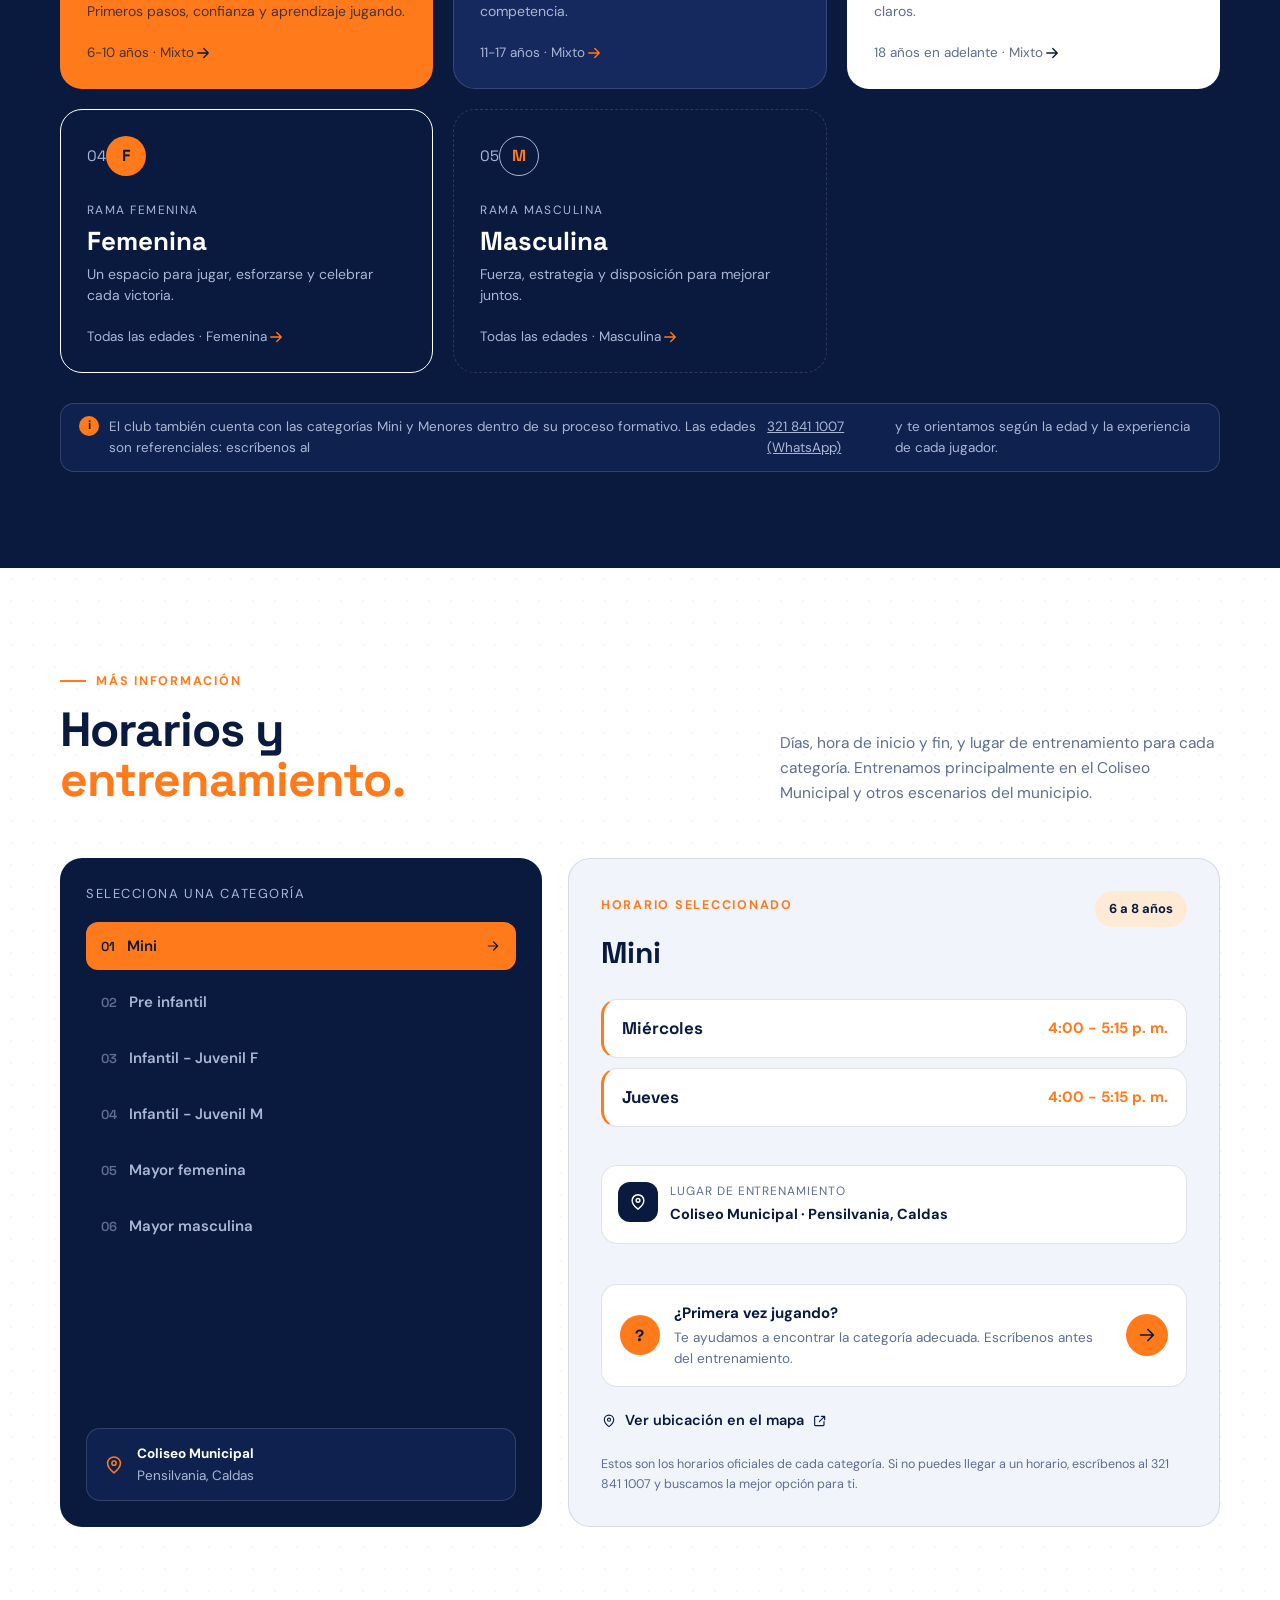
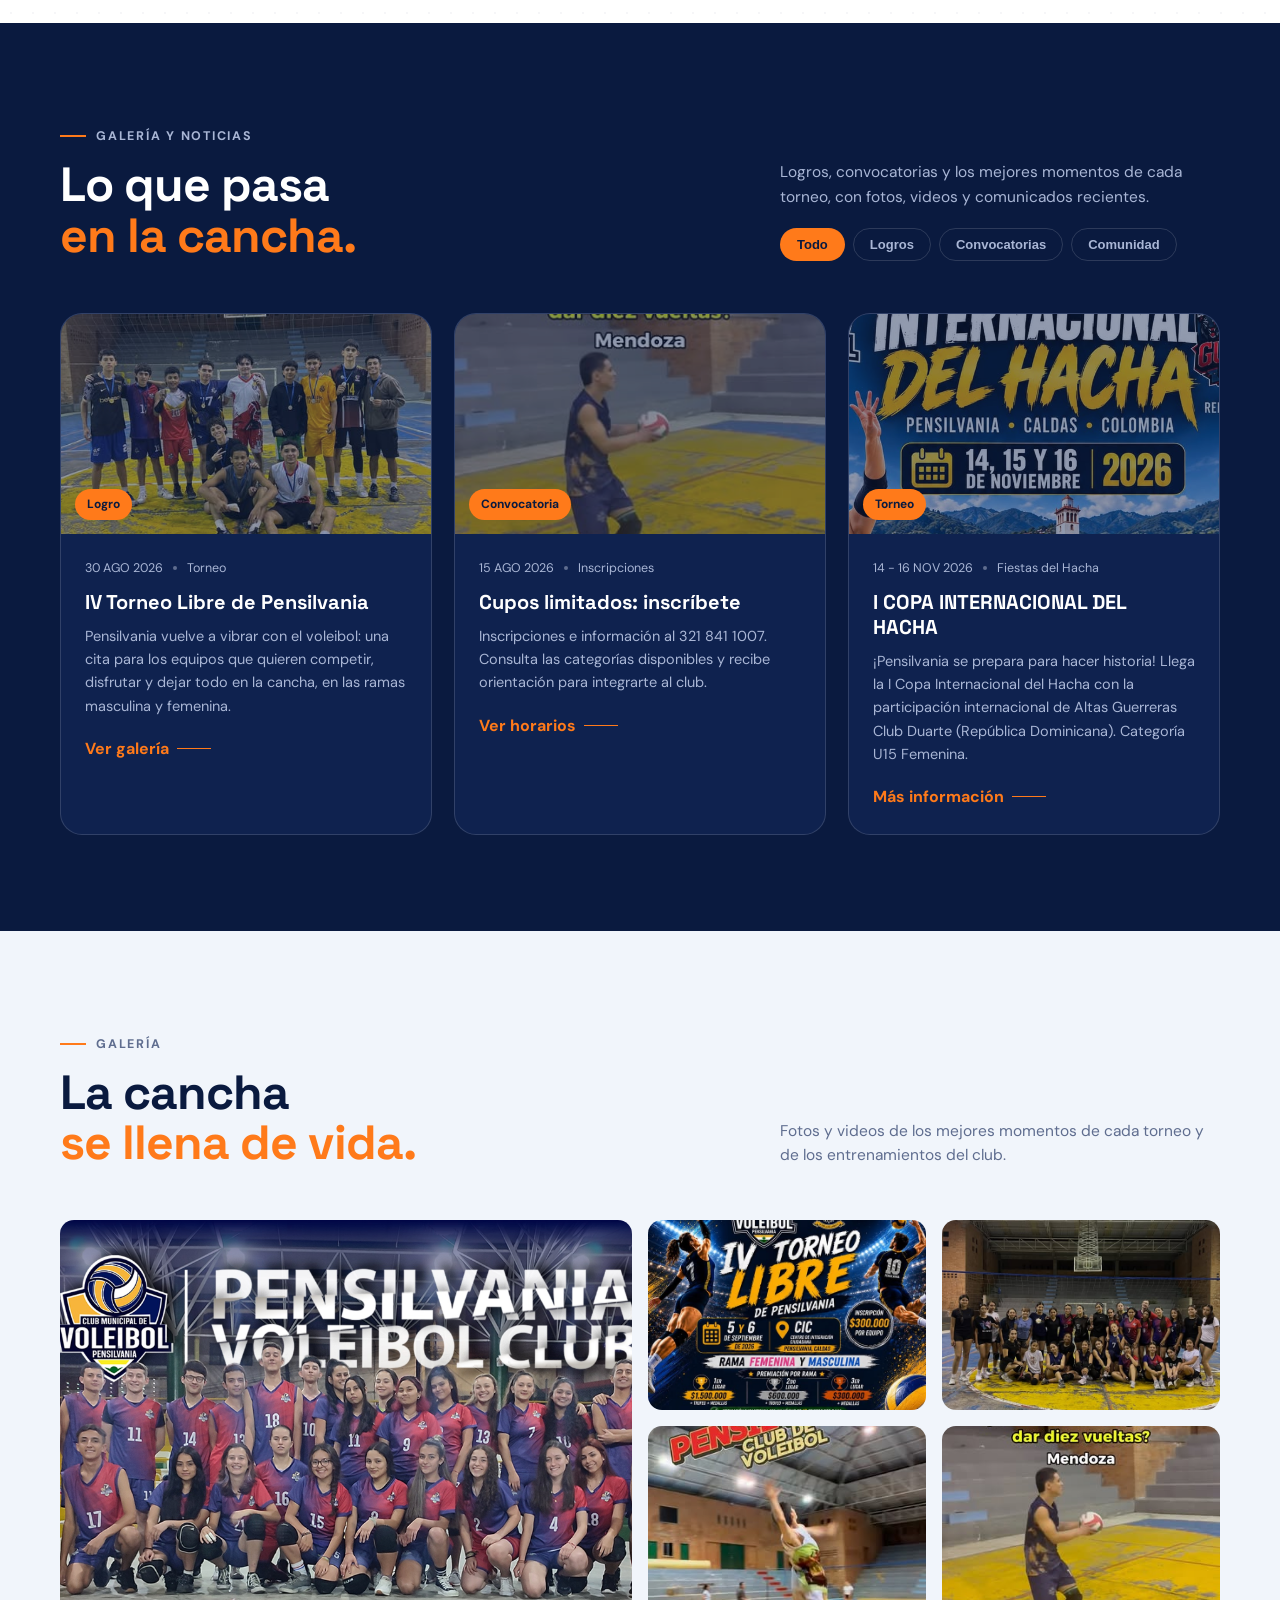
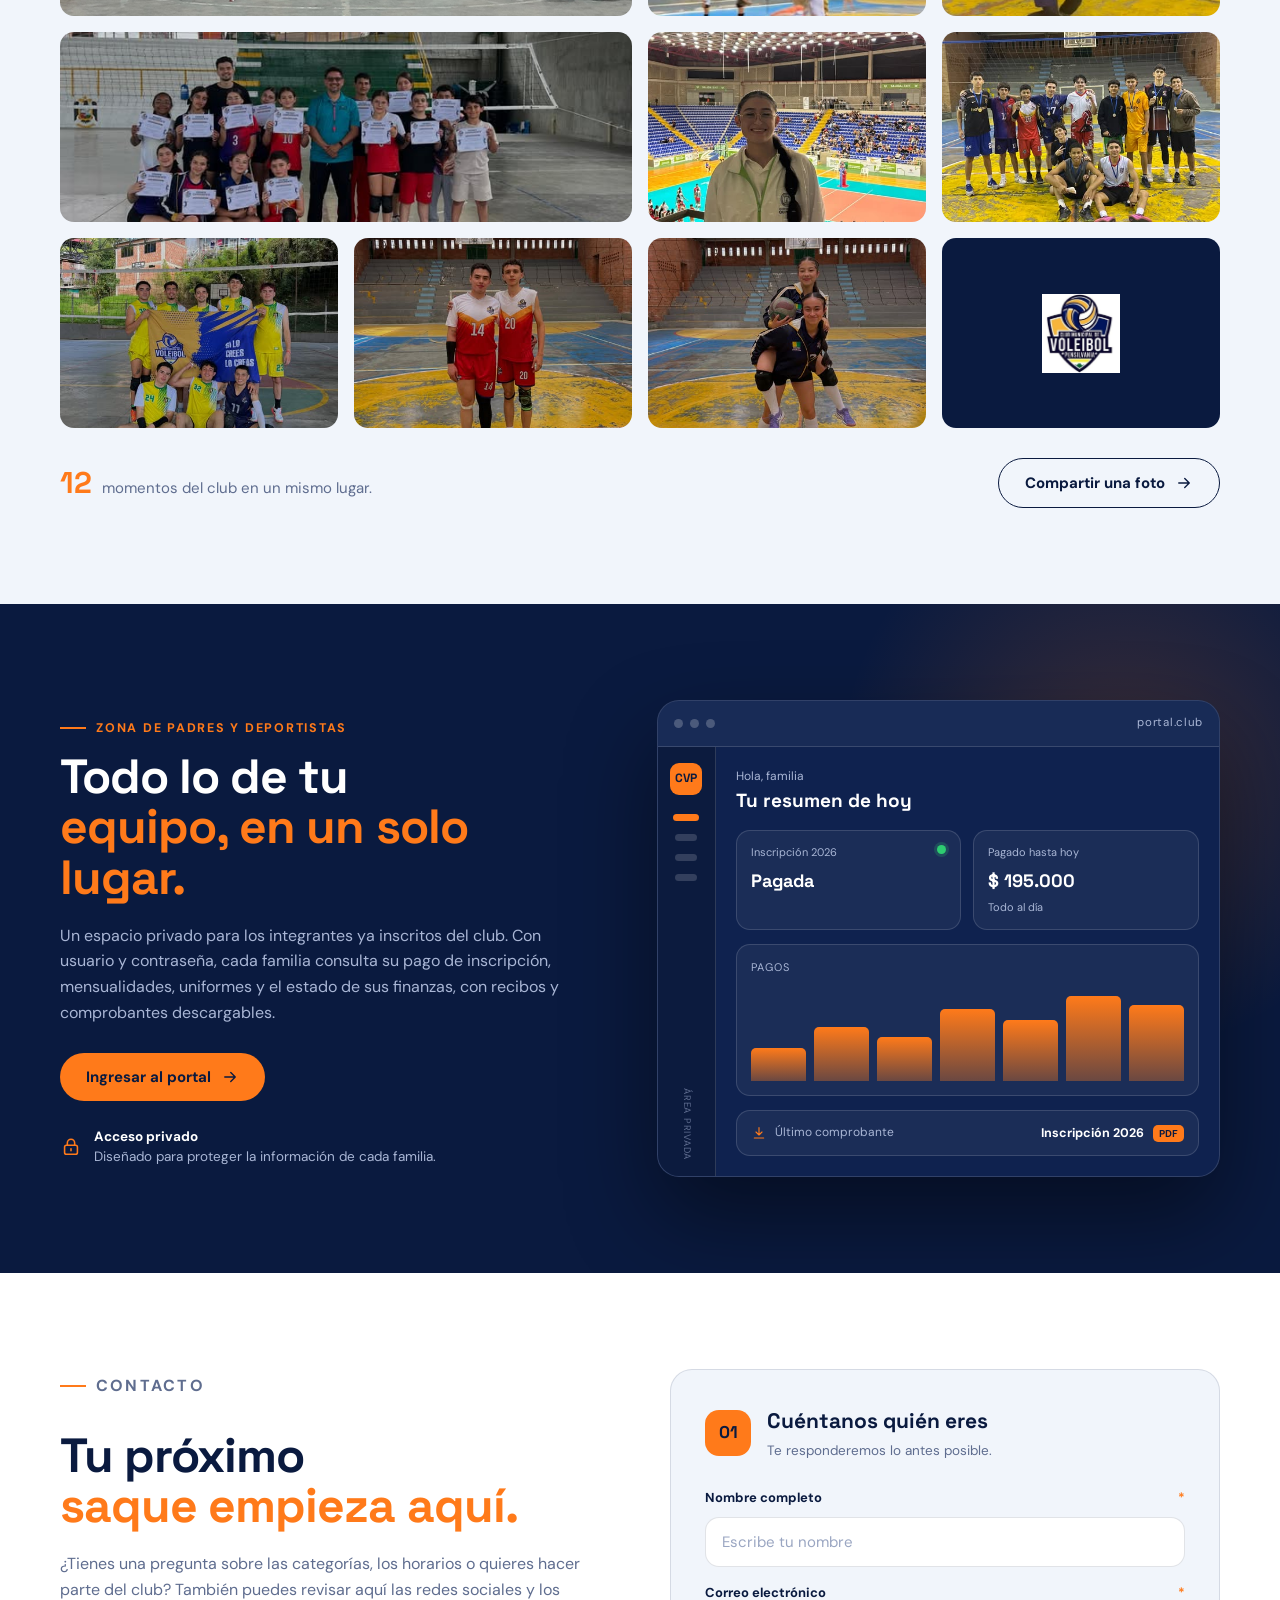
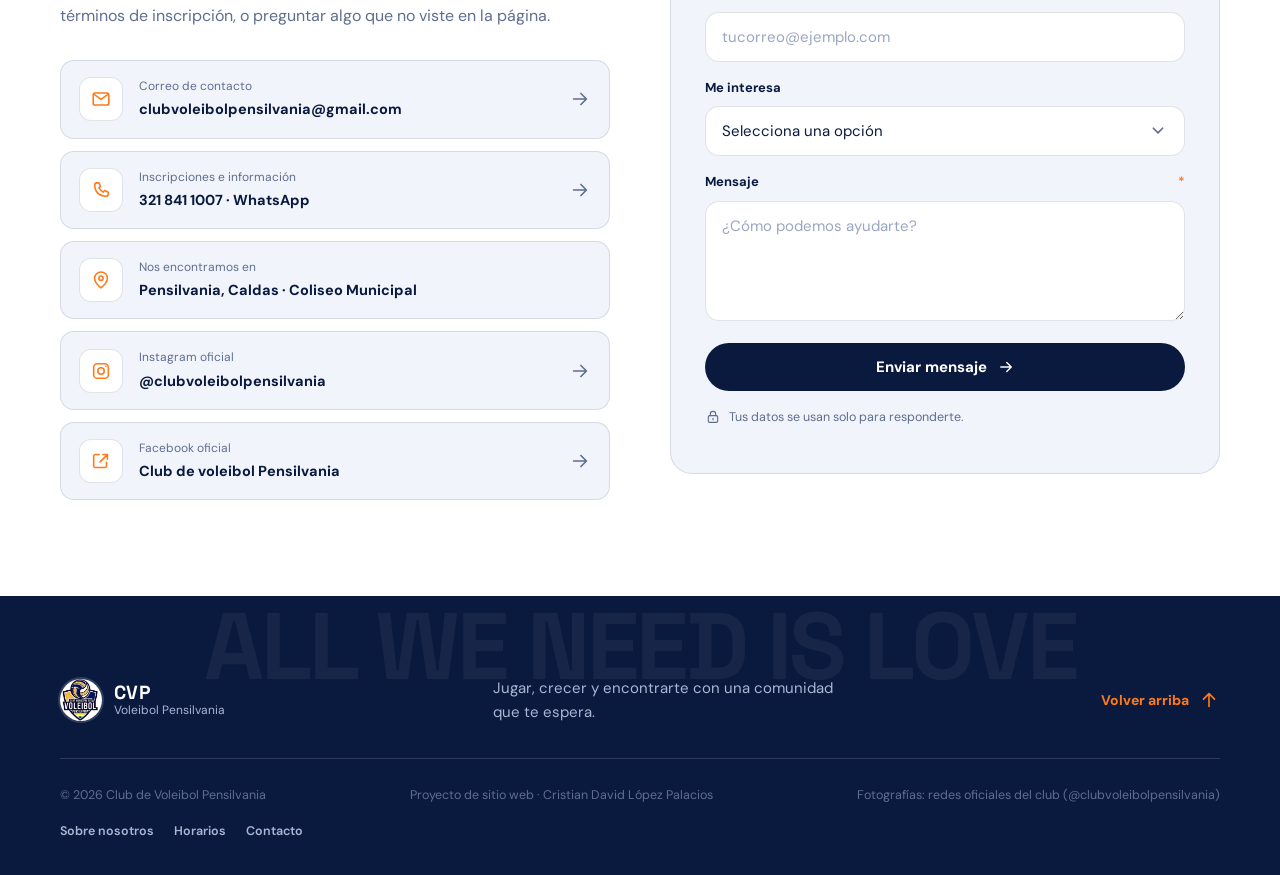
==== commit 7b4f0d44: "Confirmar la inscripcion en $25.000 y dejar el uniforme en $120.000 Con esto los tres valores del po" ====
--- a/index.html
+++ b/index.html
@@ -481,7 +481,7 @@
           <div class="preview-window-bar"><span></span><span></span><span></span><small>portal.club</small></div>
           <div class="preview-window-body">
             <div class="preview-side"><div class="preview-mini-logo">CVP</div><span class="preview-side-line is-active"></span><span class="preview-side-line"></span><span class="preview-side-line"></span><span class="preview-side-line"></span><small>Área privada</small></div>
-            <div class="preview-content"><div class="preview-welcome"><span>Hola, familia</span><strong>Tu resumen de hoy</strong></div><div class="preview-stats"><div><small>Inscripción 2026</small><strong>Pagada</strong><i class="ok-dot"></i></div><div><small>Pagado hasta hoy</small><strong>$ 220.000</strong><span>Todo al día</span></div></div><div class="preview-chart"><span class="chart-label">Pagos</span><div class="chart-bars"><i style="height:36%"></i><i style="height:58%"></i><i style="height:48%"></i><i style="height:78%"></i><i style="height:66%"></i><i style="height:92%"></i><i style="height:82%"></i></div></div><div class="preview-receipt"><span><svg class="icon"><use href="#i-download"></use></svg> Último comprobante</span><b>Inscripción 2026 <em>PDF</em></b></div></div>
+            <div class="preview-content"><div class="preview-welcome"><span>Hola, familia</span><strong>Tu resumen de hoy</strong></div><div class="preview-stats"><div><small>Inscripción 2026</small><strong>Pagada</strong><i class="ok-dot"></i></div><div><small>Pagado hasta hoy</small><strong>$ 195.000</strong><span>Todo al día</span></div></div><div class="preview-chart"><span class="chart-label">Pagos</span><div class="chart-bars"><i style="height:36%"></i><i style="height:58%"></i><i style="height:48%"></i><i style="height:78%"></i><i style="height:66%"></i><i style="height:92%"></i><i style="height:82%"></i></div></div><div class="preview-receipt"><span><svg class="icon"><use href="#i-download"></use></svg> Último comprobante</span><b>Inscripción 2026 <em>PDF</em></b></div></div>
           </div>
         </div>
       </div>
@@ -593,20 +593,20 @@
         <div class="dashboard-inscription">
           <span class="inscription-mark"><svg class="icon"><use href="#i-check"></use></svg></span>
           <span><small>Pago de inscripción 2026</small><strong>Pagada y aprobada</strong><span>Número de inscrito: CV-2026-0142</span></span>
-          <span class="inscription-price">$ 50.000</span>
+          <span class="inscription-price">$ 25.000</span>
         </div>
         <div class="dashboard-summary">
           <div><small>Estado de cuenta</small><strong>Al día</strong><span class="dashboard-status">Sin pendientes</span></div>
-          <div><small>Pagado en 2026</small><strong>$ 220.000</strong><span>Inscripción, mensualidades y uniforme</span></div>
+          <div><small>Pagado en 2026</small><strong>$ 195.000</strong><span>Inscripción, mensualidades y uniforme</span></div>
           <div><small>Próximo pago</small><strong>30 SEP</strong><span>Mensualidad · $ 25.000</span></div>
         </div>
         <div class="dashboard-card">
           <div class="dashboard-panel-head"><h3>Movimientos de dinero</h3><span>Con comprobante descargable</span></div>
-          <div class="payment-row"><span><b>Inscripción 2026</b><small>15 ENE 2026 · aprobado</small></span><strong>$ 50.000</strong><button type="button" class="download-button" data-receipt="Comprobante | Inscripción 2026 | Inscripción | COP 50.000 | Estado: pagada" aria-label="Descargar comprobante de inscripción"><svg class="icon"><use href="#i-download"></use></svg></button></div>
+          <div class="payment-row"><span><b>Inscripción 2026</b><small>15 ENE 2026 · aprobado</small></span><strong>$ 25.000</strong><button type="button" class="download-button" data-receipt="Comprobante | Inscripción 2026 | Inscripción | COP 25.000 | Estado: pagada" aria-label="Descargar comprobante de inscripción"><svg class="icon"><use href="#i-download"></use></svg></button></div>
           <div class="payment-row"><span><b>Agosto 2026</b><small>Mensualidad · aprobado</small></span><strong>$ 25.000</strong><button type="button" class="download-button" data-receipt="Comprobante | Agosto 2026 | Mensualidad | COP 25.000 | Estado: al día" aria-label="Descargar comprobante de agosto"><svg class="icon"><use href="#i-download"></use></svg></button></div>
           <div class="payment-row"><span><b>Julio 2026</b><small>Mensualidad · aprobado</small></span><strong>$ 25.000</strong><button type="button" class="download-button" data-receipt="Comprobante | Julio 2026 | Mensualidad | COP 25.000 | Estado: al día" aria-label="Descargar comprobante de julio"><svg class="icon"><use href="#i-download"></use></svg></button></div>
           <div class="payment-row"><span><b>Uniforme 2026</b><small>Materiales · aprobado</small></span><strong>$ 120.000</strong><button type="button" class="download-button" data-receipt="Comprobante | Uniforme 2026 | Materiales | COP 120.000 | Estado: al día" aria-label="Descargar comprobante del uniforme"><svg class="icon"><use href="#i-download"></use></svg></button></div>
-          <p class="cost-note">Total pagado en 2026: $ 220.000. Consulta el detalle desde tu estado de cuenta personalizado.</p>
+          <p class="cost-note">Total pagado en 2026: $ 195.000. Consulta el detalle desde tu estado de cuenta personalizado.</p>
         </div>
         <button class="text-link dashboard-back" type="button" data-logout>Cerrar sesión <span class="link-line"></span></button>
       </div>
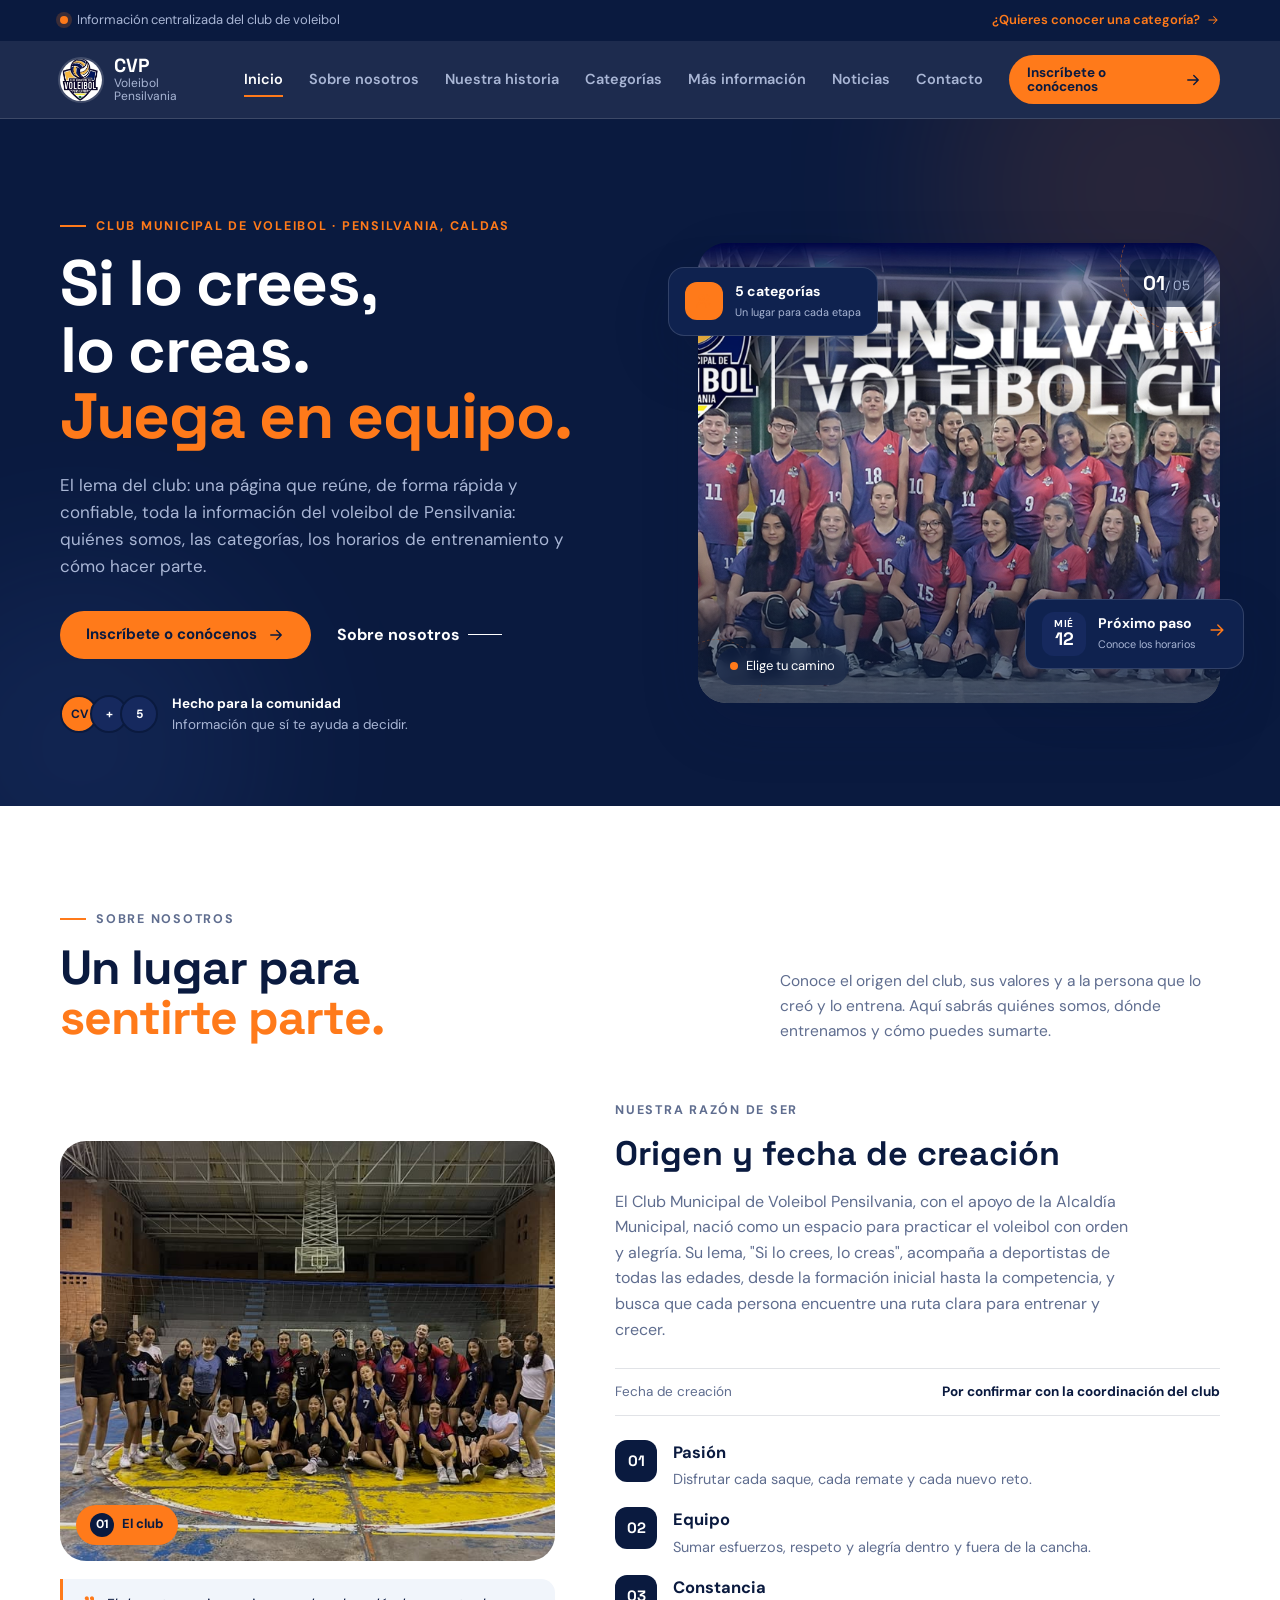
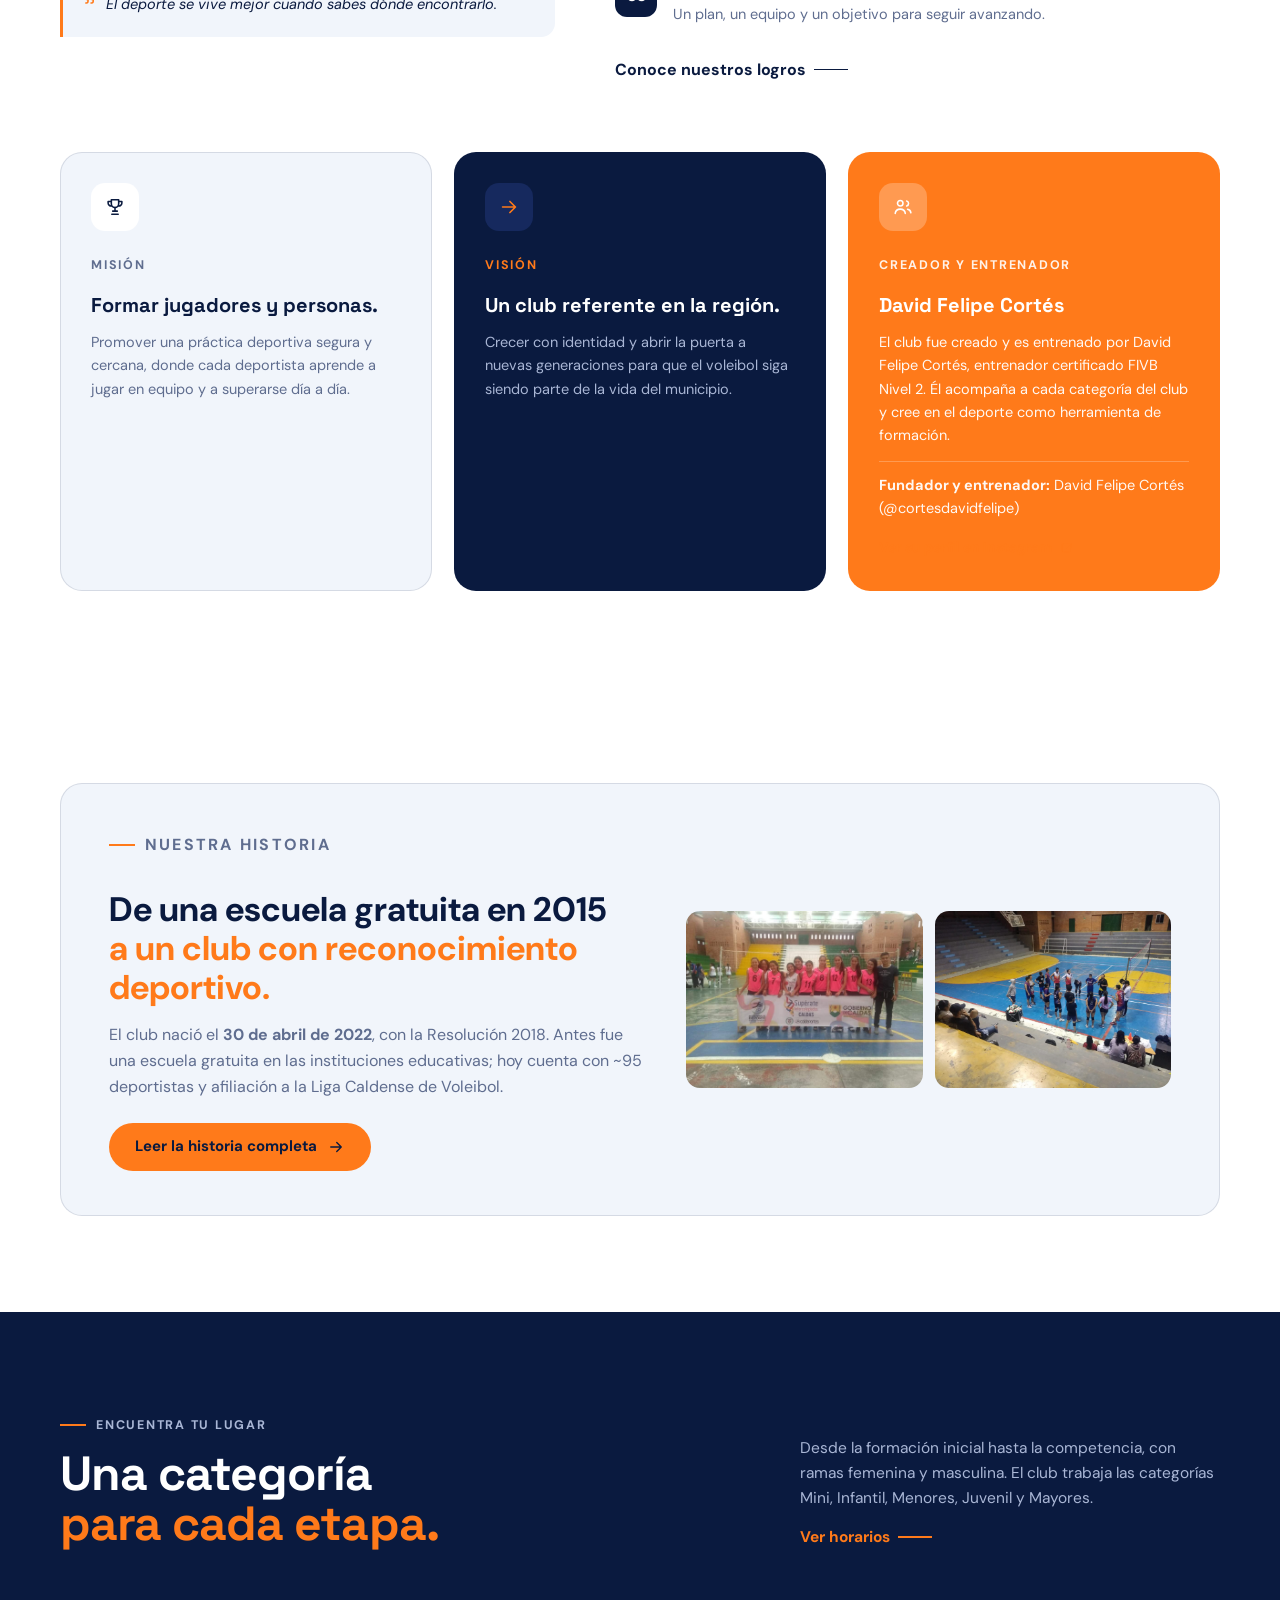
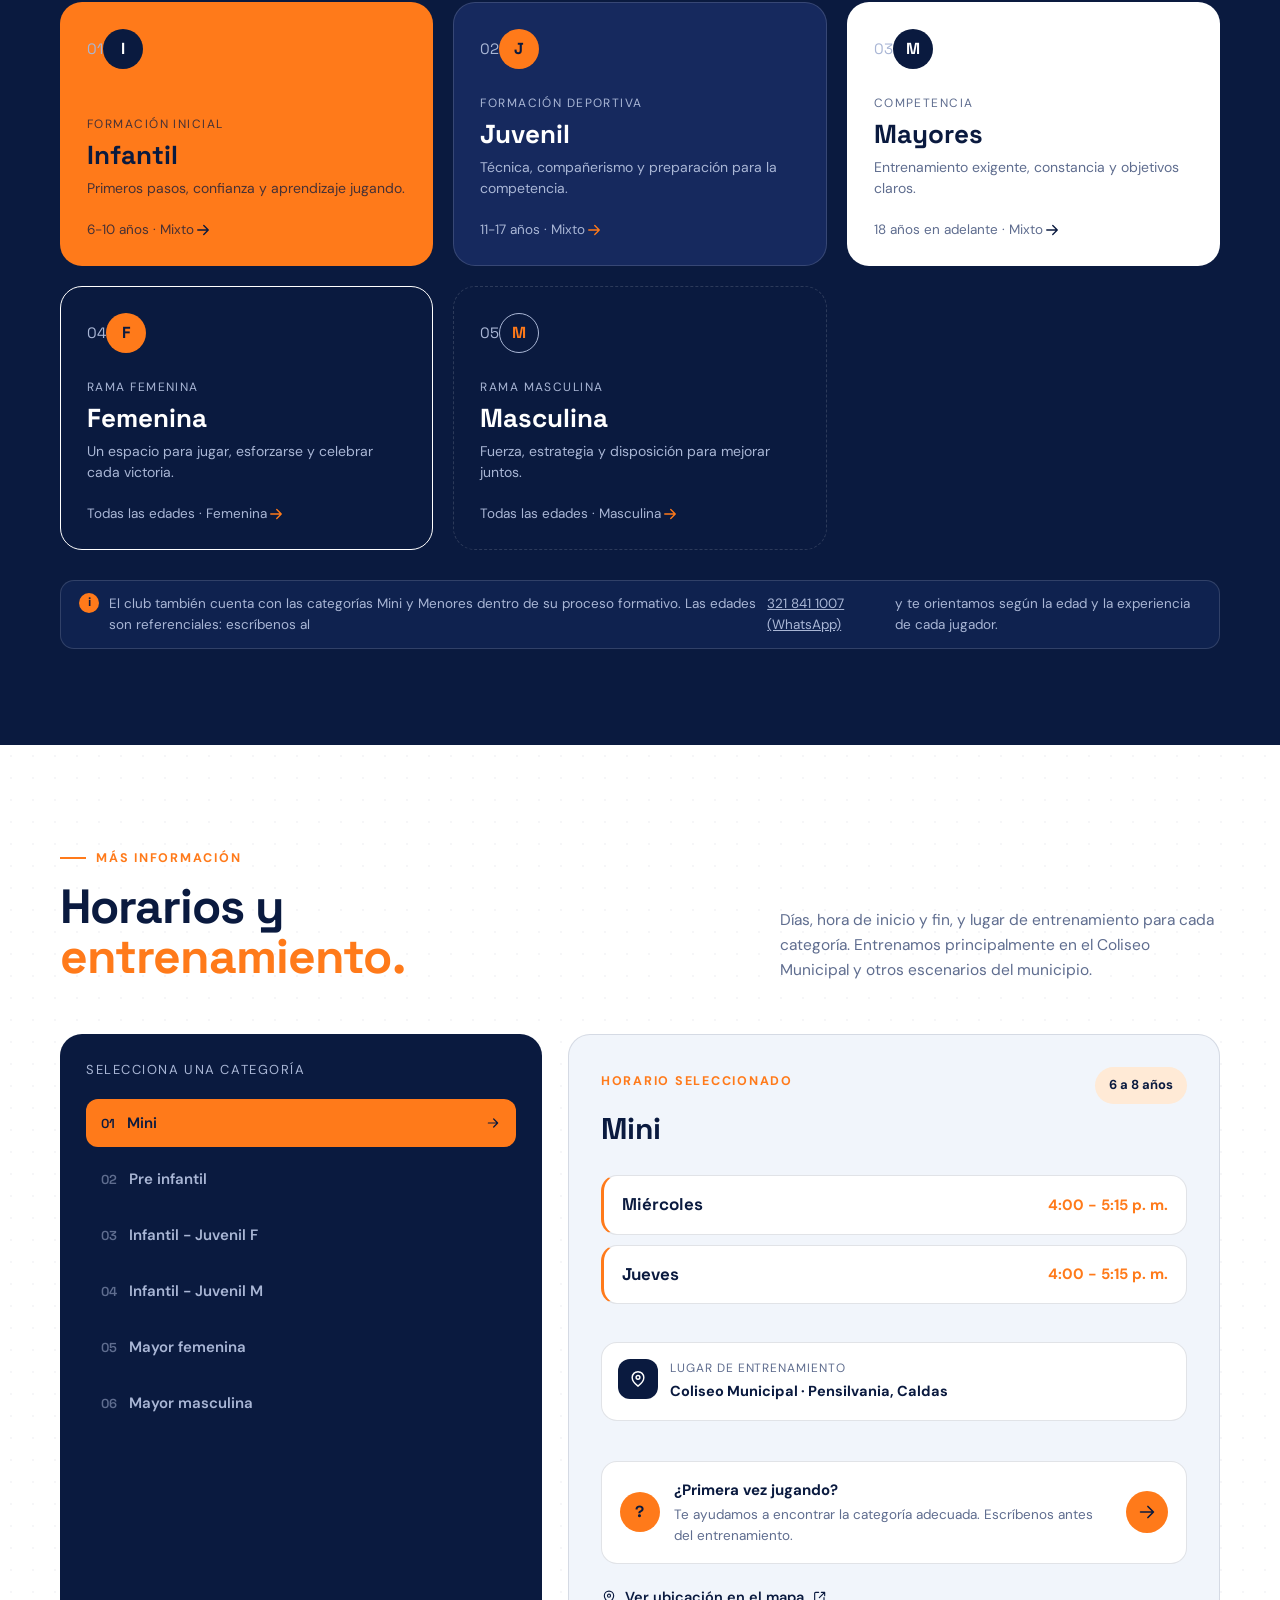
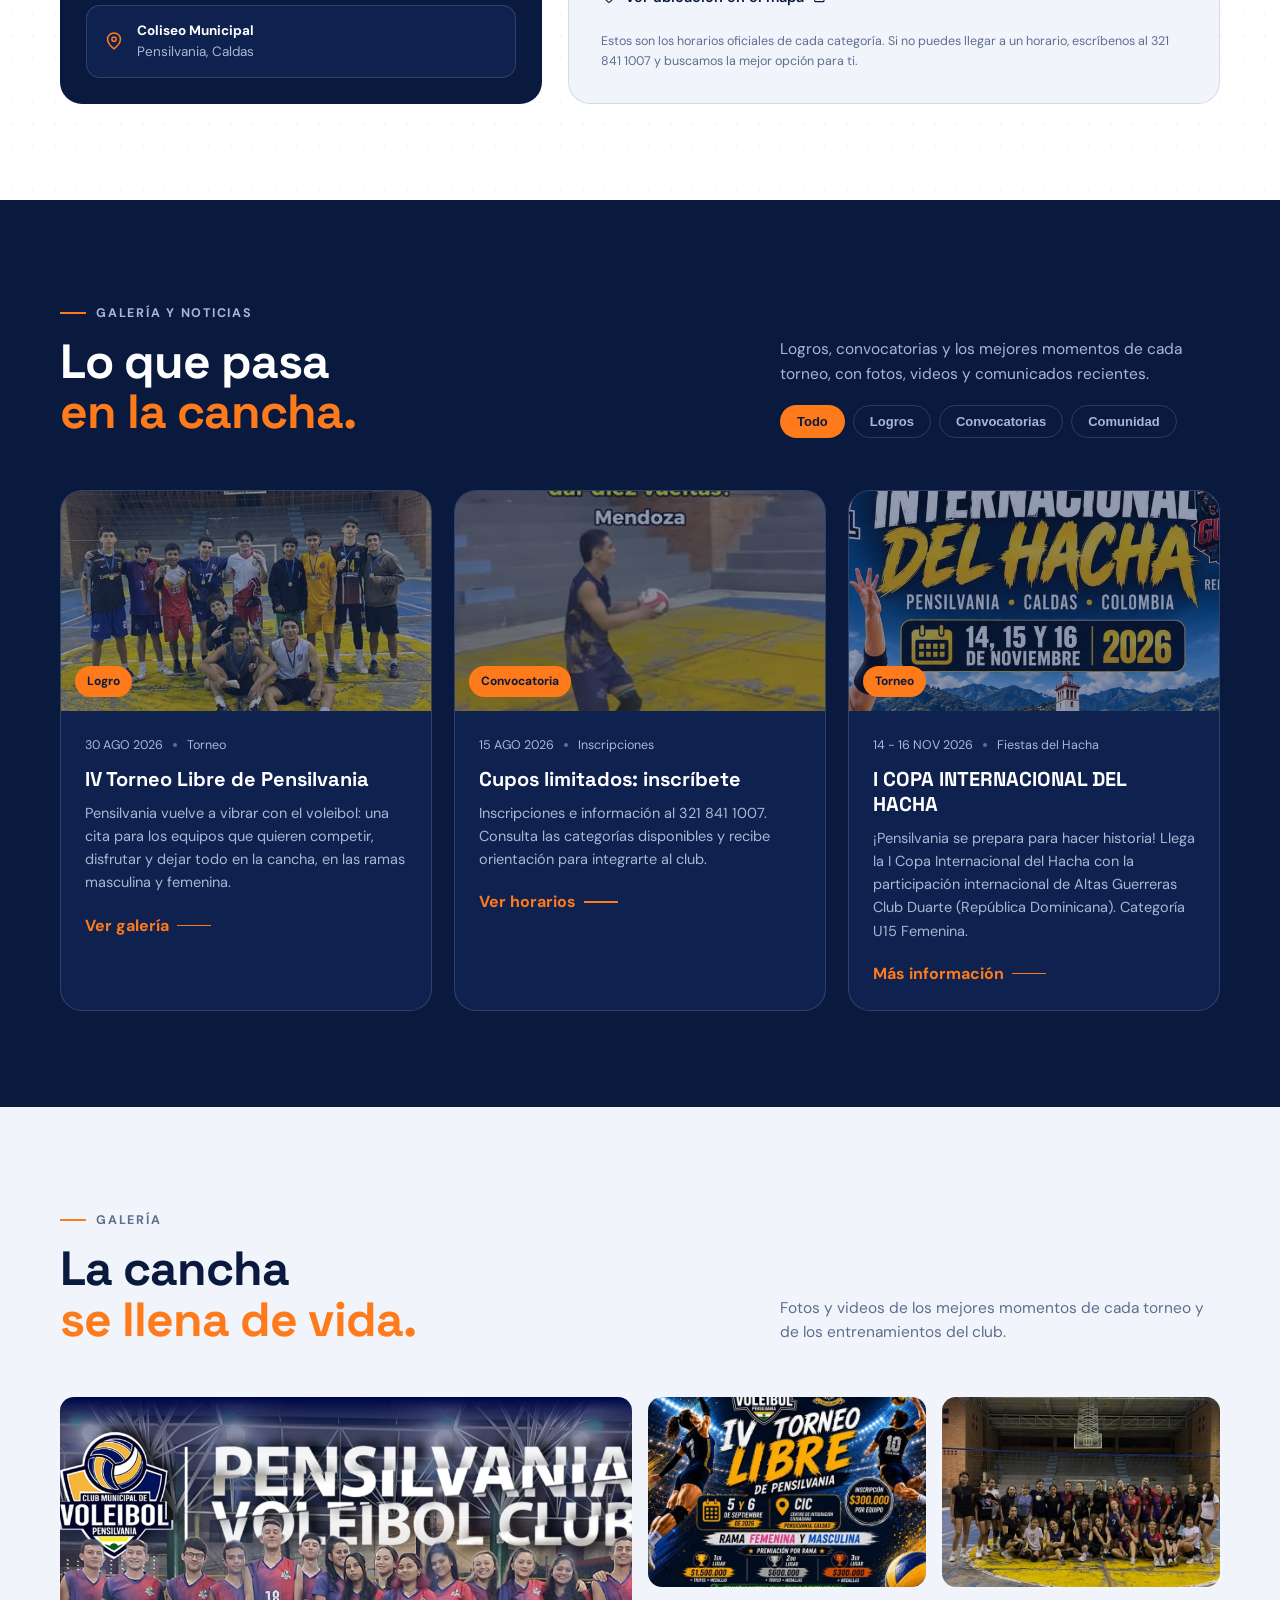
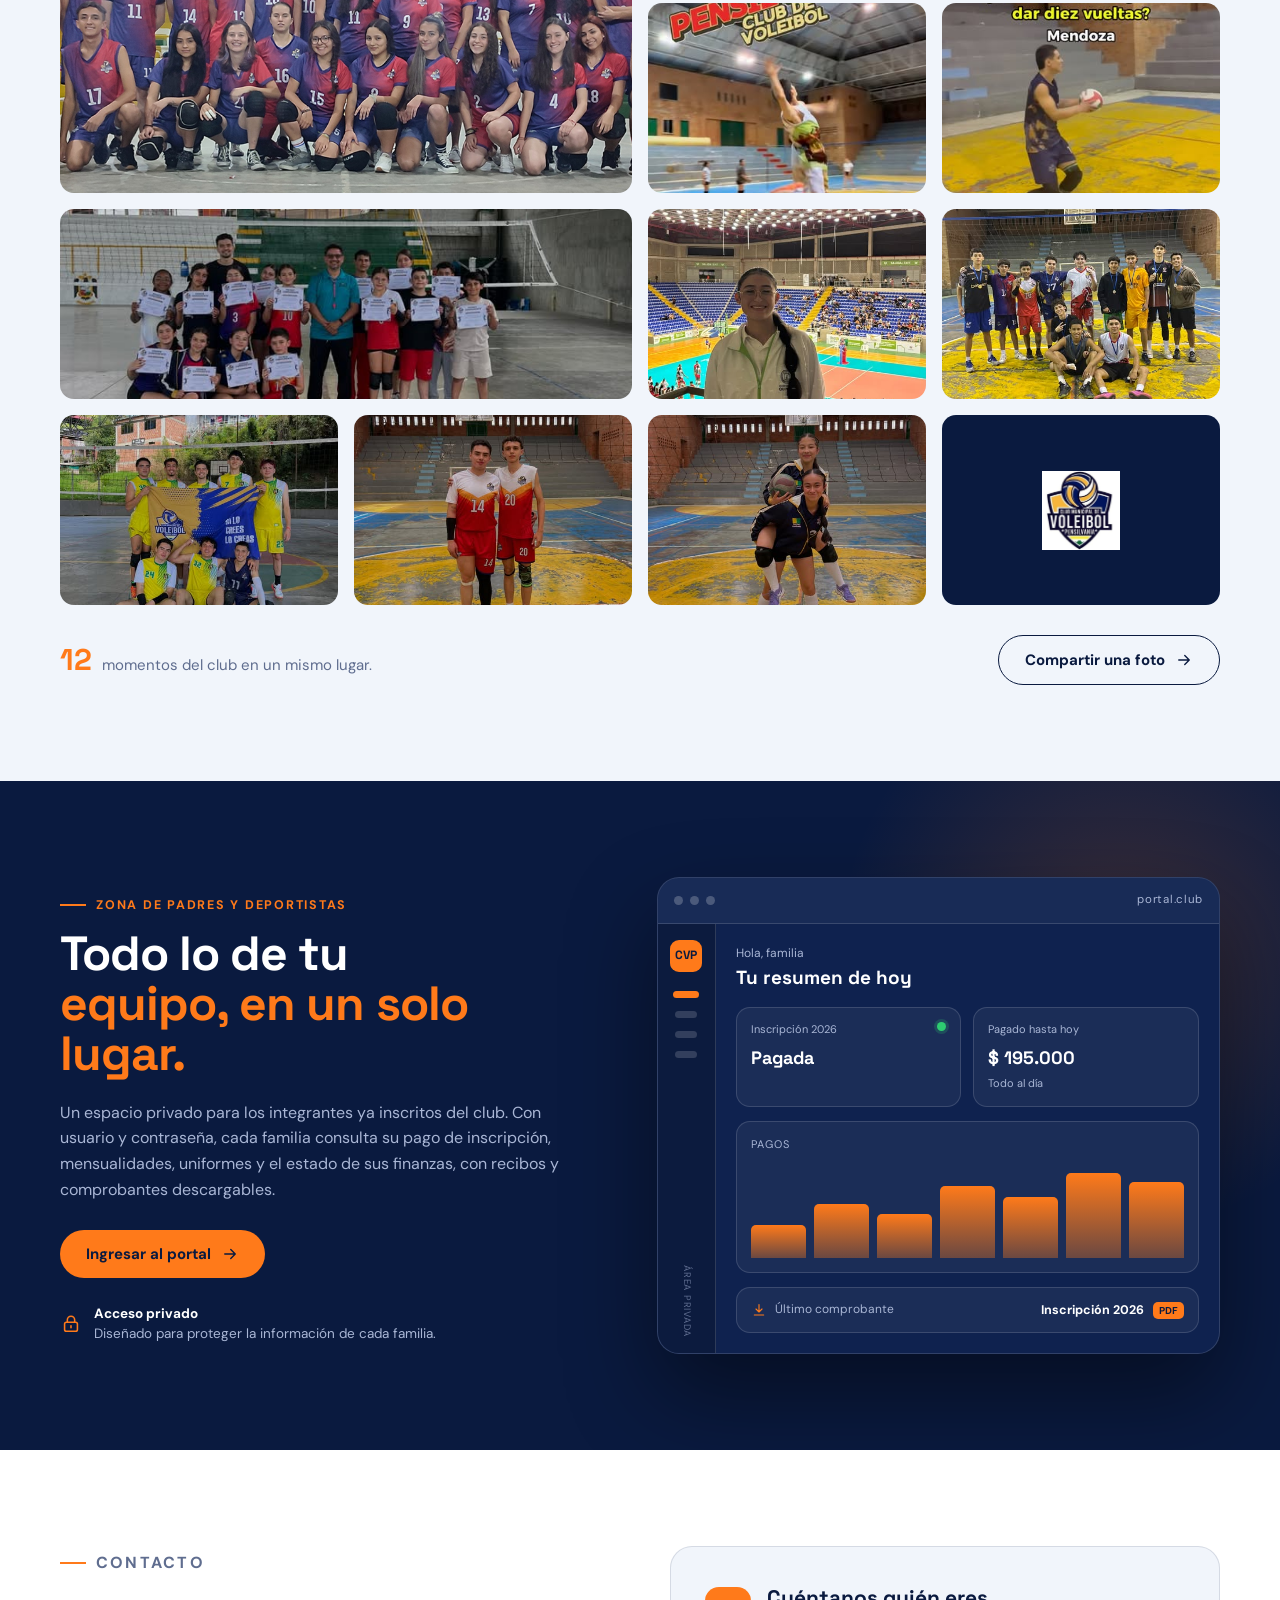
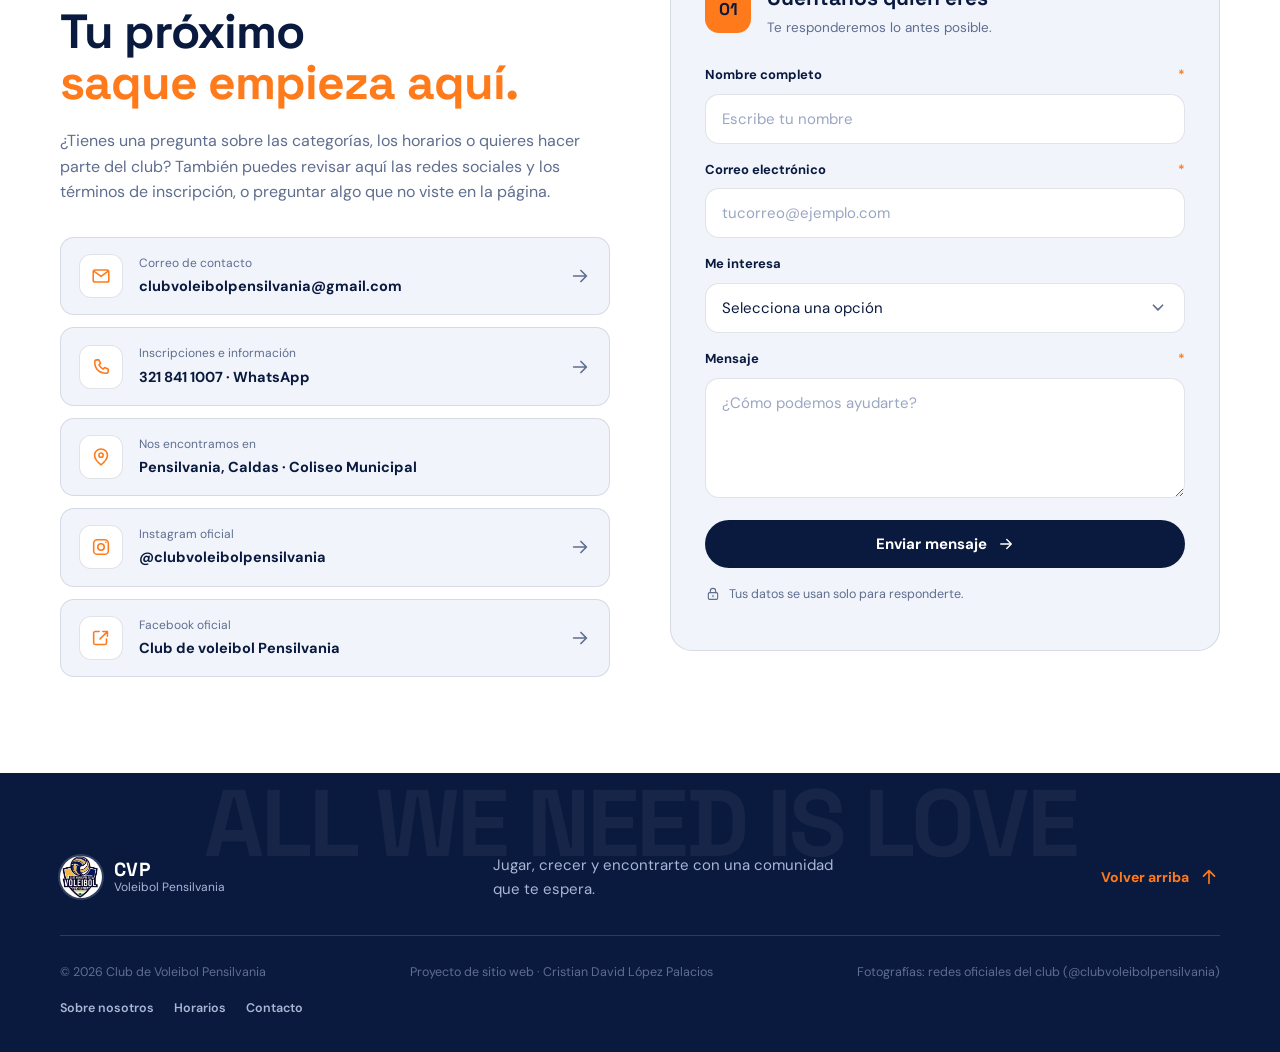
==== commit 569e9c39: "Mover la historia a una pagina dedicada (historia.html) - Se crea historia.html con la cronologia co" ====
--- a/index.html
+++ b/index.html
@@ -57,7 +57,7 @@
       <nav class="main-nav" id="main-nav" aria-label="Navegación principal">
         <a class="nav-link is-active" href="#inicio">Inicio</a>
         <a class="nav-link" href="#club">Sobre nosotros</a>
-        <a class="nav-link" href="#historia">Nuestra historia</a>
+        <a class="nav-link" href="historia.html">Nuestra historia</a>
         <a class="nav-link" href="#categorías">Categorías</a>
         <a class="nav-link" href="#entrenamientos">Más información</a>
         <a class="nav-link" href="#noticias">Noticias</a>
@@ -164,159 +164,25 @@
       </div>
     </section>
 
-<!-- Nuestra historia -->
-<section class="section history-section" id="historia">
-  <div class="container">
-    <div class="section-heading history-heading">
-      <div>
-        <p class="eyebrow"><span class="eyebrow-line"></span> Nuestra historia</p>
-        <h2>De una idea en las<br><span>escuelas a un club.</span></h2>
-      </div>
-      <p class="section-intro">Todo empezó en 2015 con una escuela de formación gratuita en las instituciones educativas del municipio. Hoy somos un club con más de 95 deportistas, reconocimiento deportivo y afiliación a la Liga Caldense de Voleibol.</p>
-    </div>
-<div class="history-birth">
-          <div class="history-birth-date">
-            <span class="history-birth-label">Fecha de creación del club</span>
-            <strong class="history-birth-day">30</strong>
-            <span class="history-birth-month">Abril 2022</span>
-          </div>
-          <div class="history-birth-body">
-            <h3>El día que nació el club</h3>
-            <p>Todo lo anterior fue preparación. El <strong>30 de abril de 2022</strong>, mediante la Resolución 2018, el club recibió el reconocimiento deportivo y la escuela de formación se convirtió oficialmente en club.</p>
-          </div>
-        </div>
-
-    <div class="timeline">
-      <article class="timeline-item">
-        <div class="timeline-marker"><span>2015</span></div>
-        <div class="timeline-body">
-          <h3>Nace la escuela de formación</h3>
-          <p>De forma gratuita y como aliado de las instituciones educativas de Pensilvania, se inició el proceso en los Juegos Intercolegiados, hoy conocidos como Supérate con el Deporte. El club clasificó en todas las fases municipal, regional y departamental, salvo durante los años de pandemia.</p>
-          <ul class="timeline-points">
-            <li><strong>2018:</strong> tercer puesto departamental en voleibol femenino, en los juegos realizados en Viterbo, Caldas.</li>
-            <li>Partidos amistosos con Mariquita, Puerto Salgar y Puerto Triunfo para subir el nivel de los jugadores.</li>
-            <li>18 deportistas, todos en fase escolar secundaria.</li>
-          </ul>
-          <figure class="history-photo">
-            <img src="assets/historia-2015-superrate.jpg" alt="Equipo del club junto a la pancarta de la Gobernación de Caldas en los Juegos Supérate Intercolegiados" loading="lazy">
-            <figcaption>El equipo en los Juegos Supérate Intercolegiados de Caldas.</figcaption>
-          </figure>
-        </div>
-      </article>
-
-      <article class="timeline-item">
-        <div class="timeline-marker"><span>2020</span></div>
-        <div class="timeline-body">
-          <h3>Escuela abierta a todo el municipio</h3>
-          <p>Para finales de 2020 se abrió la escuela de formación deportiva de voleibol, gratuita para todo el municipio de Pensilvania. Se entrenaban jovenes de 14 a 28 años y se contó con 28 deportistas al inicio.</p>
-          <ul class="timeline-points">
-            <li>Con el apoyo de la administración municipal <em>Pensilvania somos todos</em>, que donó 6 balones, dos mallas y un carro de balones.</li>
-            <li>La gestión se hizo con rifas, boletas y ventas de comidas para comprar la utilería necesaria.</li>
-            <li>Entre 2020 y 2021 se jugaron partidos amistosos en Puerto Salgar, Mariquita, Fresno, Victoria, Risaralda, Viterbo, Samaná y Dorada.</li>
-          </ul>
-          <figure class="history-photo">
-            <img src="assets/historia-entrenamiento.jpg" alt="Entrenamiento del club en el Coliseo Municipal de Pensilvania" loading="lazy">
-            <figcaption>Entrenamiento en el Coliseo Municipal, el escenario donde entrenamos.</figcaption>
-          </figure>
-        </div>
-      </article>
-
-      <article class="timeline-item">
-        <div class="timeline-marker"><span>2021</span></div>
-        <div class="timeline-body">
-          <h3>Primer torneo departamental</h3>
-          <p>En agosto de 2021 participamos por primera vez a nivel departamental como <strong>Pensilvania Voleibol Club</strong>, y quedamos en el puesto <strong>4 de 15 equipos</strong>. Para entonces ya había unas 45 personas de todas las edades entrenando juntas, tres días a la semana.</p>
-          <ul class="timeline-points">
-            <li>Viajes financiados con recursos propios de los deportistas, patrocinios de empresas del municipio, la Universidad IES CINOC y algunos concejales y diputados que se unieron a la causa.</li>
-          </ul>
-        </div>
-      </article>
-
-      <article class="timeline-item timeline-item--highlight">
-        <div class="timeline-marker"><span>2022</span></div>
-        <div class="timeline-body">
-          <h3>Nace el club deportivo</h3>
-          <p>Se diseñaron dos uniformes propios para darle identidad al club. Reunidos con deportistas y padres de familia, se decidió convertir la escuela de formación en un club especializado: asambleas, estatutos y designación de roles.</p>
-          <ul class="timeline-points">
-            <li><strong>30 de abril de 2022:</strong> Resolucion 2018, por la cual se otorga el reconocimiento deportivo al <strong>Voleibol Pensilvania</strong>.</li>
-            <li>Se organizaron los entrenamientos por edades: de 12 a 15 años y de 16 a 28 años.</li>
-            <li><strong>Octubre de 2022:</strong> se abren inscripciones en todas las categorías, con mensualidad de <strong>$20.000</strong> y desde los 6 años de edad.</li>
-            <li>Las categorías originales fueron Benjamín, Mini, Infantil, Menores y Libre, en femenino y masculino.</li>
-          </ul>
-        </div>
-      </article>
-
-      <article class="timeline-item">
-        <div class="timeline-marker"><span>2023</span></div>
-        <div class="timeline-body">
-          <h3>Afiliación a la Liga Caldense</h3>
-          <p>El <strong>29 de abril de 2023</strong> el club se afilió a la <strong>Liga Caldense de Voleibol</strong> mediante la Resolucion No. 001. Desde entonces trabajamos para que deportistas de nuestro municipio nos representen en concentraciones departamentales y en las competiciones que convoque la Federación Colombiana de Voleibol.</p>
-          <ul class="timeline-points">
-            <li><strong>24 y 25 de julio de 2023:</strong> campo de entrenamiento de un fin de semana con el entrenador <strong>Juan Francisco Ramírez</strong>.</li>
-            <li>14 deportistas preseleccionados esperando el llamado de la Liga Caldense.</li>
-          </ul>
-        </div>
-      </article>
-
-      <article class="timeline-item">
-        <div class="timeline-marker"><span>Hoy</span></div>
-        <div class="timeline-body">
-          <h3>Un club que sigue creciendo</h3>
-          <p>El club cuenta con aproximadamente <strong>95 deportistas</strong>. David Felipe Cortés es presidente y director técnico, y cuenta con un técnico en recreación y deporte, más de 120 horas de clínicas de especialización técnica y táctica, y casi 10 años de experiencia entrenando distintas categorías. Actualmente cursa una <strong>licenciatura en Cultura Física y Deporte</strong>.</p>
-          <ul class="timeline-points">
-            <li>Participación activa en torneos departamentales, nacionales y relampagos.</li>
-            <li>Continuamos con el proceso de Liga Caldense para llevar talentos del municipio a-las-competiciones-nacionales.</li>
-          </ul>
-          <figure class="history-photo">
-            <img src="assets/historia-sesion-padres.jpg" alt="Sesión de entrenamiento del club con las familias mirando desde las gradas" loading="lazy">
-            <figcaption>Sesión de entrenamiento con las familias acompañando desde las gradas.</figcaption>
-          </figure>
-        </div>
-      </article>
-
-      <article class="timeline-item">
-        <div class="timeline-marker"><span>Siguiente</span></div>
-        <div class="timeline-body">
-          <h3>En lo que seguimos trabajando</h3>
-          <ul class="timeline-points">
-            <li>Un campamento con jugadores de la <strong>selección Colombia</strong>, para que nuestros deportistas tengan contacto directo con el nivel de alto rendimiento.</li>
-            <li>Torneos internos para incentivar la comunidad deportiva del municipio.</li>
-            <li>Participación en torneos nacionales y relámpagos, con clubes de otras ciudades y departamentos.</li>
-            <li>Seguir en todos los torneos departamentales que nos inviten y continuar el proceso de Liga Caldense para llevar grandes talentos del municipio.</li>
-          </ul>
-        </div>
-      </article>
-    </div>
-
-      <div class="history-gallery">
-<figure class="history-photo">
-          <img src="assets/historia-equipo-completo.jpg" alt="Equipo del club con los uniformes oficiales en una cancha techada" loading="lazy">
-          <figcaption>El equipo completo con sus uniformes, de pie y arrodillados en la cancha.</figcaption>
-        </figure>
-
-<figure class="history-photo">
-          <img src="assets/historia-equipo-oficial.jpg" alt="Plantilla del club reunida sobre la cancha con los uniformes de la liga" loading="lazy">
-          <figcaption>La plantilla reunida sobre la cancha, con los uniformes de la Liga.</figcaption>
-        </figure>
-
-<figure class="history-photo">
-          <img src="assets/historia-grupo-familias.jpg" alt="Deportistas y familiares del club reunidos en una cancha al aire libre" loading="lazy">
-          <figcaption>Deportistas y familias, los que sostienen al club.</figcaption>
-        </figure>
-      </div>
-
-      <div class="history-numbers">
-        <div><strong>2015</strong><small>Año en que empezo la escuela</small></div>
-        <div><strong>95</strong><small>Deportistas en el club</small></div>
-        <div><strong>3.º</strong><small>Puesto departamental en 2018</small></div>
-        <div><strong>4.º</strong><small>De 15 equipos en 2021</small></div>
-      </div>
-
-      <p class="history-quote">Lo más importante es que sean buenos seres humanos y personas apasionadas, rectas y disciplinadas que amen lo que hacen.</p>
-  </div>
-</section>
-
-    <!-- Categorías -->
+<!-- Nuestra historia (resumen) -->
+    <section class="section history-teaser" id="historia">
+      <div class="container">
+        <div class="history-teaser-card">
+          <div class="history-teaser-text">
+            <p class="eyebrow"><span class="eyebrow-line"></span> Nuestra historia</p>
+            <h2>De una escuela gratuita en 2015<br><span>a un club con reconocimiento deportivo.</span></h2>
+            <p>El club nació el <strong>30 de abril de 2022</strong>, con la Resolución 2018. Antes fue una escuela gratuita en las instituciones educativas; hoy cuenta con ~95 deportistas y afiliación a la Liga Caldense de Voleibol.</p>
+            <a class="button button--lime" href="historia.html">Leer la historia completa <svg class="icon icon--tiny"><use href="#i-arrow"></use></svg></a>
+          </div>
+          <div class="history-teaser-figures">
+            <img src="assets/historia-2015-superrate.jpg" alt="Equipo del club en los Juegos Supérate Intercolegiados" loading="lazy">
+            <img src="assets/historia-sesion-padres.jpg" alt="Sesión de entrenamiento con las familias" loading="lazy">
+          </div>
+        </div>
+      </div>
+    </section>
+
+<!-- Categorías -->
     <section class="section categories-section" id="categorías">
       <div class="container">
         <div class="section-heading categories-heading">
@@ -571,6 +437,17 @@
             <p class="coord-note">Cuenta de demostración: queda visible porque el sitio es público. En un portal real estos datos se entregan solo a la coordinación.</p>
           </div>
         </div>
+
+        <div class="demo-family-access">
+          <p class="demo-family-note">
+            <svg class="icon"><use href="#i-users"></use></svg>
+            <span>¿Quieres ver cómo le queda el panel a una familia? Entra con la cuenta demo.</span>
+          </p>
+          <button class="button button--outline" type="button" id="family-demo-fill">
+            Ver demo de familia <svg class="icon"><use href="#i-arrow"></use></svg>
+          </button>
+          <p class="coord-note">Cuenta demo: familia@demo.com / demo2026. Se crea sola si no existe.</p>
+        </div>
       </div>
       <div class="modal-login" id="modal-register-view" hidden>
         <div class="modal-icon"><svg class="icon"><use href="#i-users"></use></svg></div>
--- a/styles.css
+++ b/styles.css
@@ -778,6 +778,39 @@
   .history-gallery { grid-template-columns: 1fr; gap: 14px; }
 }
 
+/* ============ Teaser de la historia en la pagina principal ============ */
+.history-teaser { background: var(--white); }
+.history-teaser-card {
+  display: grid;
+  grid-template-columns: 1.1fr 1fr;
+  gap: 44px;
+  align-items: center;
+  background: var(--light-soft);
+  border: 1px solid var(--light-line);
+  border-radius: var(--radius);
+  padding: 44px 48px;
+}
+.history-teaser-text h2 { margin: 10px 0 14px; font-size: 34px; line-height: 1.15; }
+.history-teaser-text h2 span { color: var(--orange); }
+.history-teaser-text p { margin: 0 0 22px; color: var(--muted); font-size: 16px; line-height: 1.65; }
+.history-teaser-figures { display: grid; grid-template-columns: 1fr 1fr; gap: 12px; }
+.history-teaser-figures img {
+  width: 100%;
+  aspect-ratio: 4 / 3;
+  object-fit: cover;
+  border-radius: 14px;
+  display: block;
+}
+@media (max-width: 900px) {
+  .history-teaser-card { grid-template-columns: 1fr; gap: 26px; padding: 30px 26px; }
+  .history-teaser-text h2 { font-size: 27px; }
+  .history-teaser-figures { grid-template-columns: 1fr 1fr; }
+}
+@media (max-width: 620px) {
+  .history-teaser-figures { grid-template-columns: 1fr; }
+  .history-teaser-text h2 { font-size: 24px; }
+}
+
 /* ============ Categorías ============ */
 .categories-section { background: var(--blue-900); color: var(--white); }
 .categories-heading h2 span { color: var(--orange); }
@@ -1610,6 +1643,26 @@
 .coord-creds strong { display: block; font-size: 13px; word-break: break-all; }
 .coord-box .button { width: 100%; justify-content: center; }
 .coord-note { margin: 12px 0 0 !important; font-size: 11.5px !important; color: var(--muted) !important; }
+
+.demo-family-access {
+  margin-top: 16px;
+  padding: 16px 18px;
+  background: var(--light-soft);
+  border: 1.5px dashed var(--light-line);
+  border-radius: 16px;
+  text-align: center;
+}
+.demo-family-note {
+  display: flex;
+  align-items: center;
+  justify-content: center;
+  gap: 8px;
+  margin: 0 0 12px;
+  font-size: 13px;
+  color: var(--muted);
+}
+.demo-family-note .icon { color: var(--orange); flex-shrink: 0; }
+.demo-family-access .button { width: 100%; justify-content: center; }
 
 .dashboard-head { display: flex; align-items: center; justify-content: space-between; gap: 16px; margin-bottom: 24px; }
 .dashboard-head h2 { margin: 0 0 4px; font-size: 25px; }
